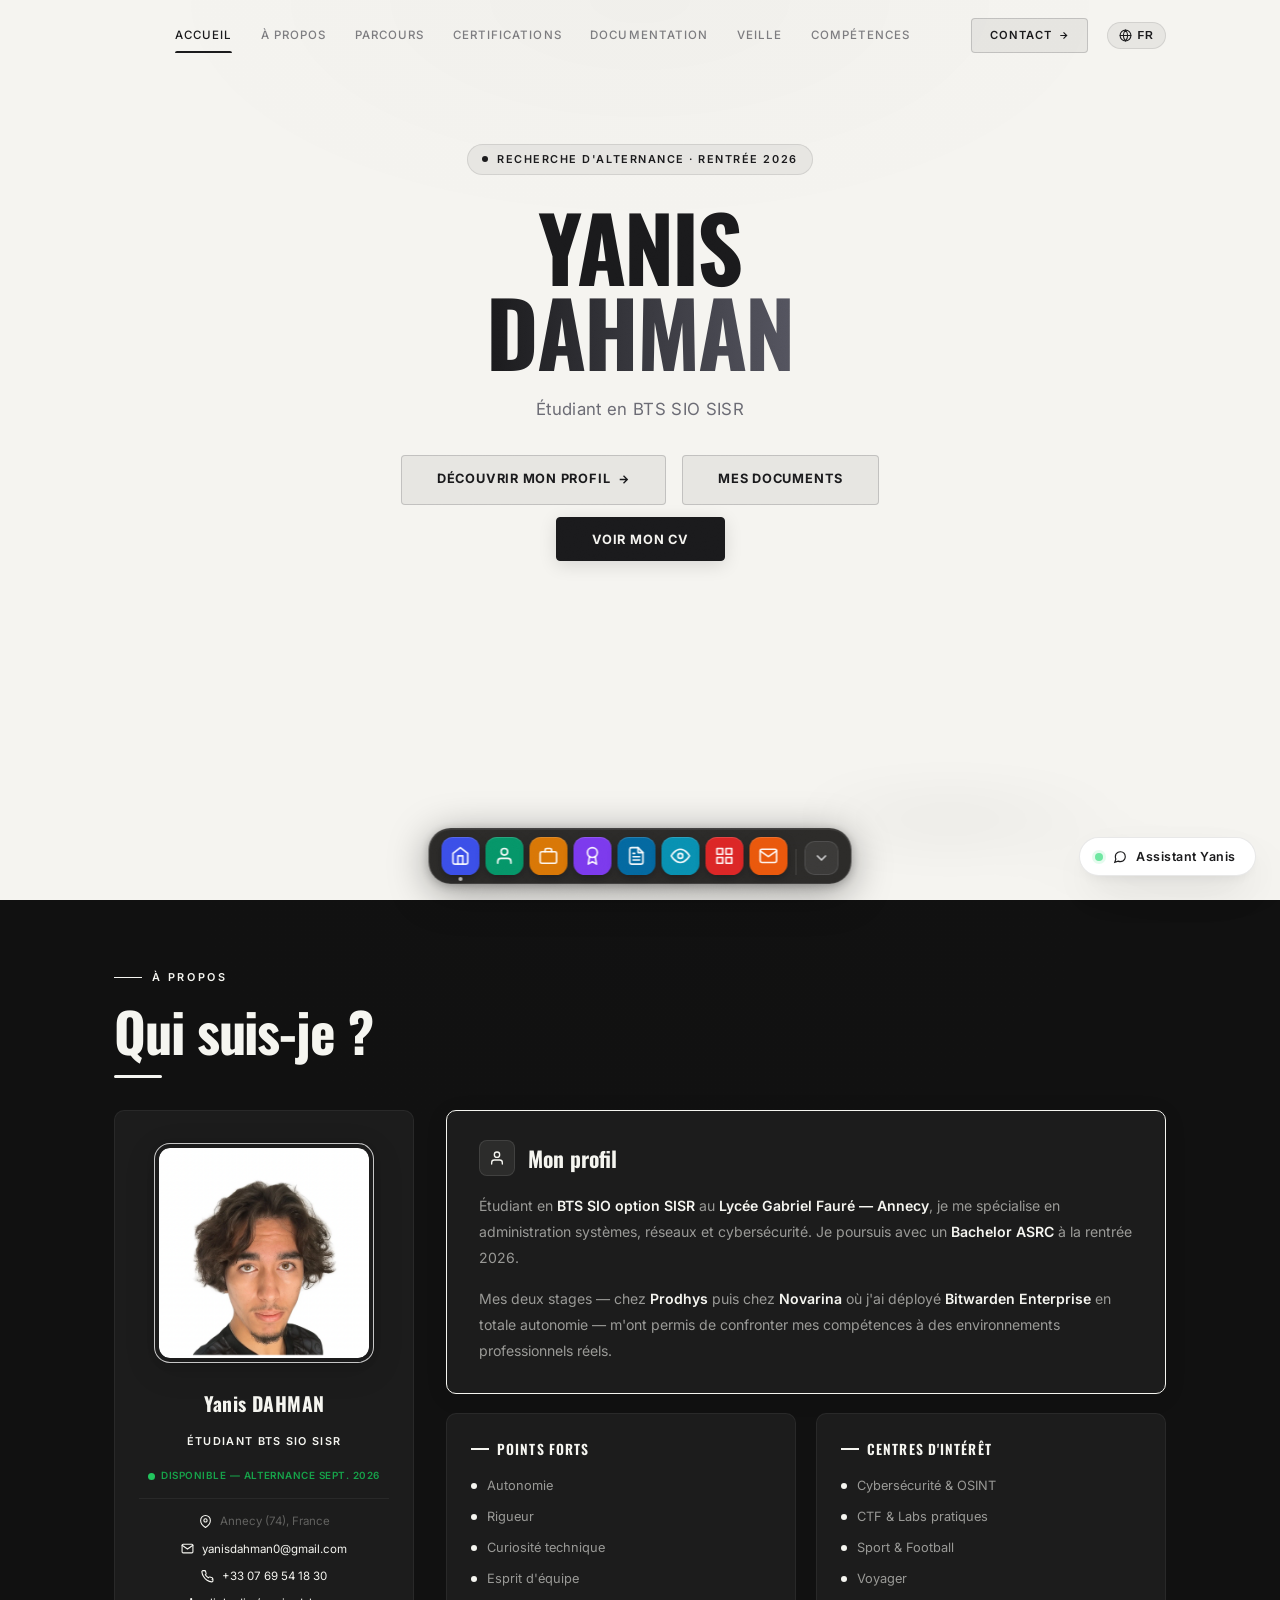
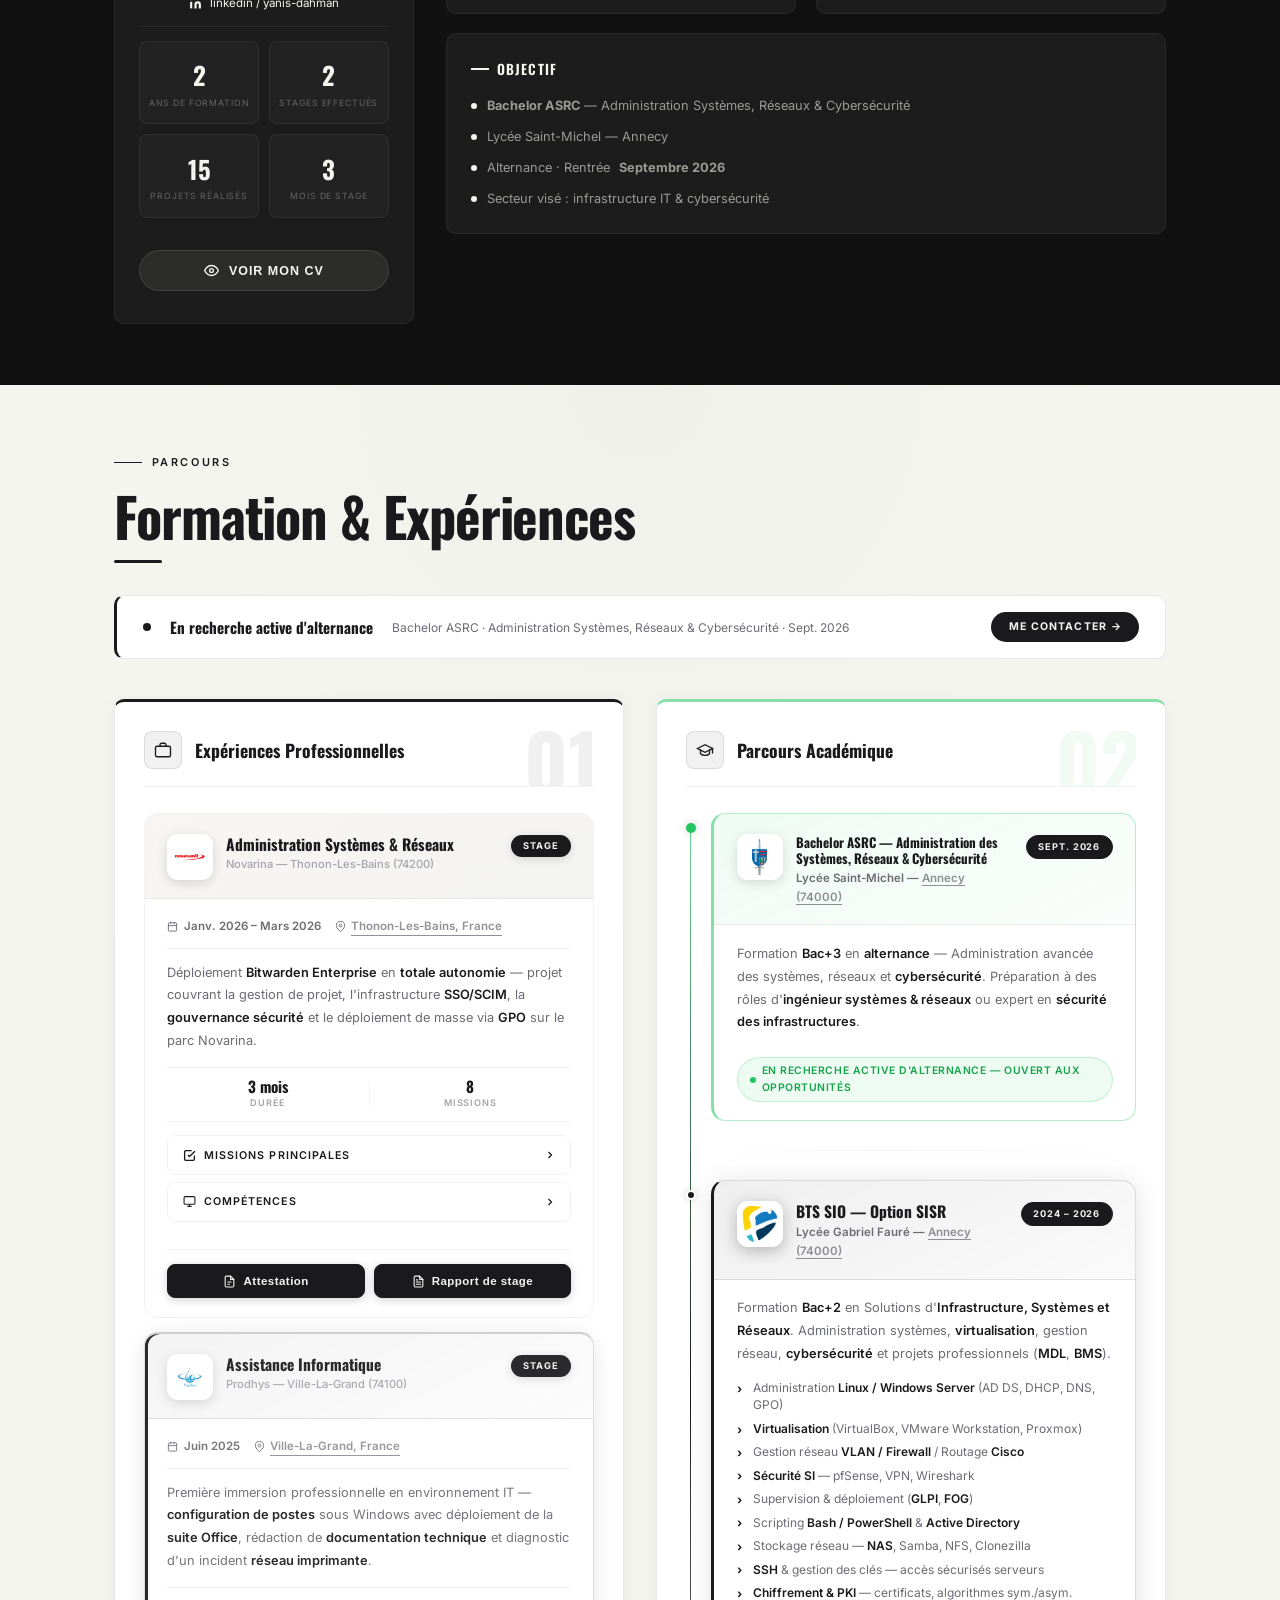
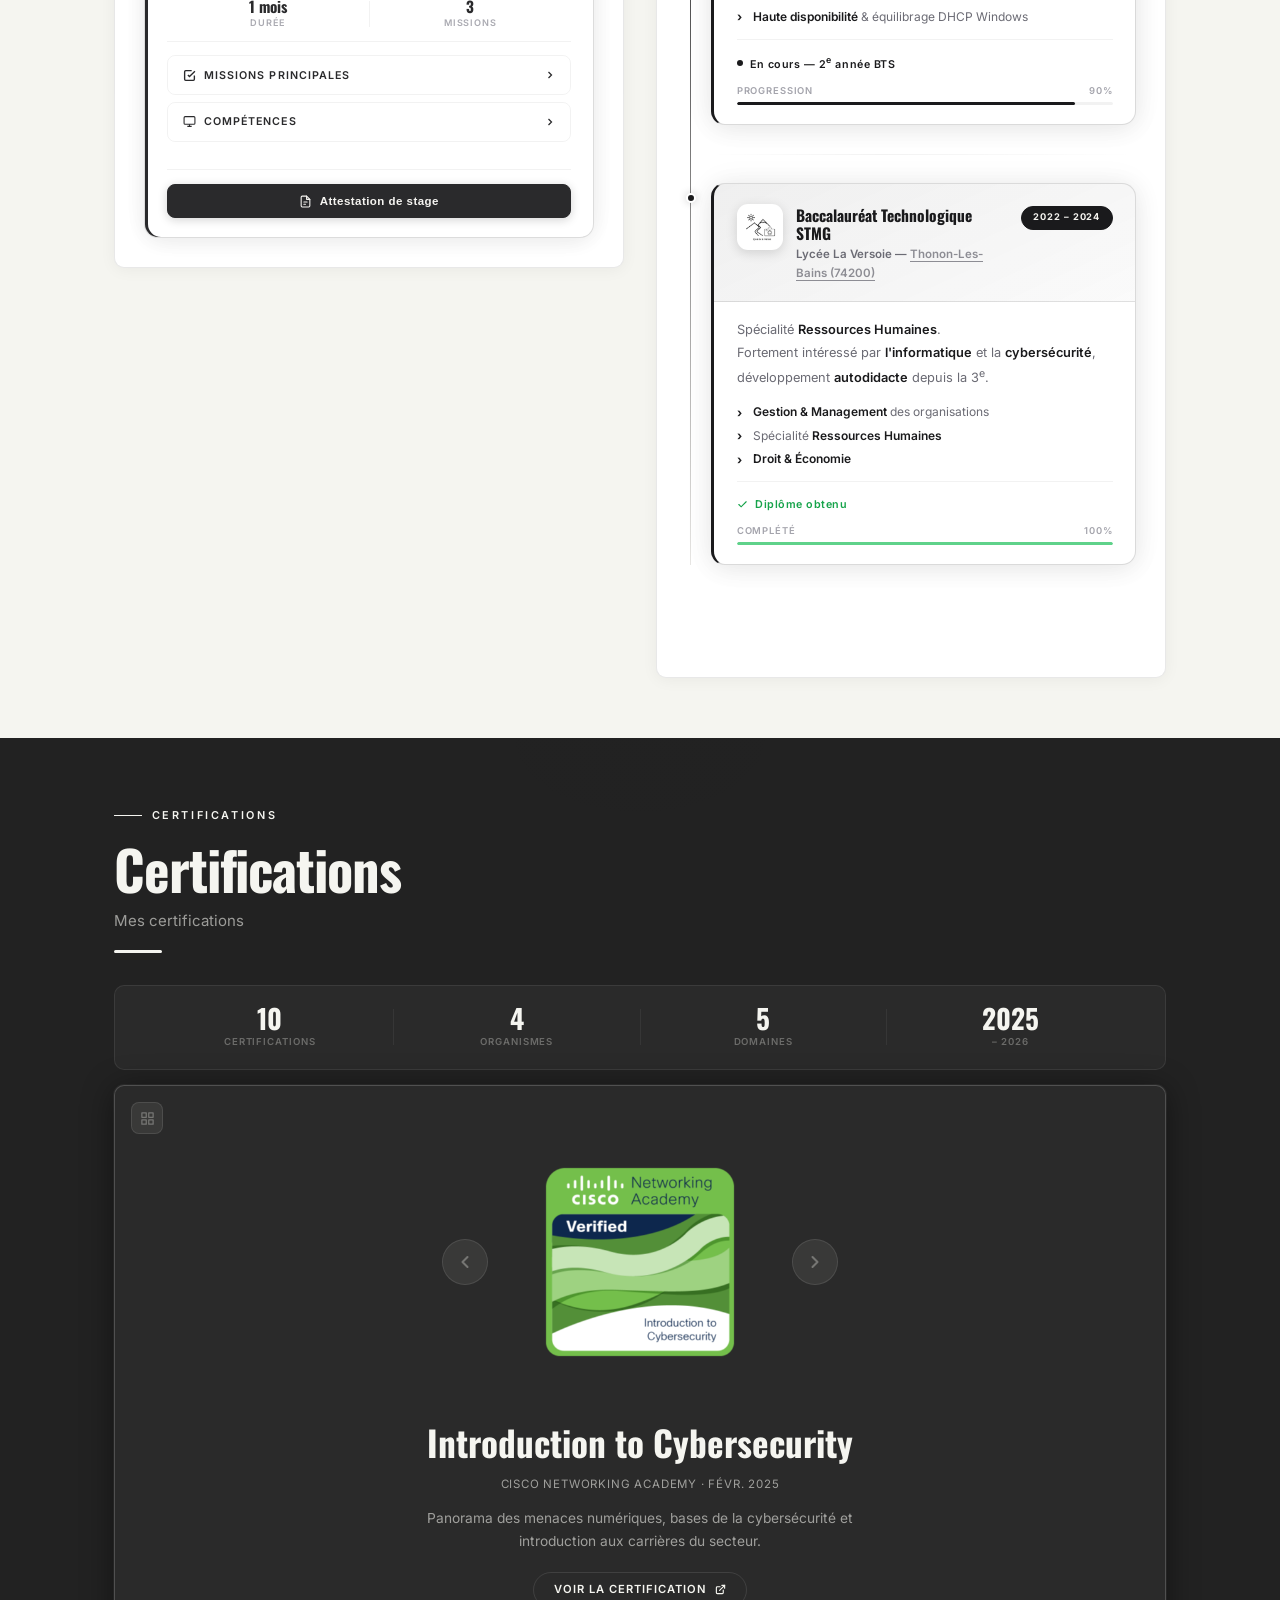
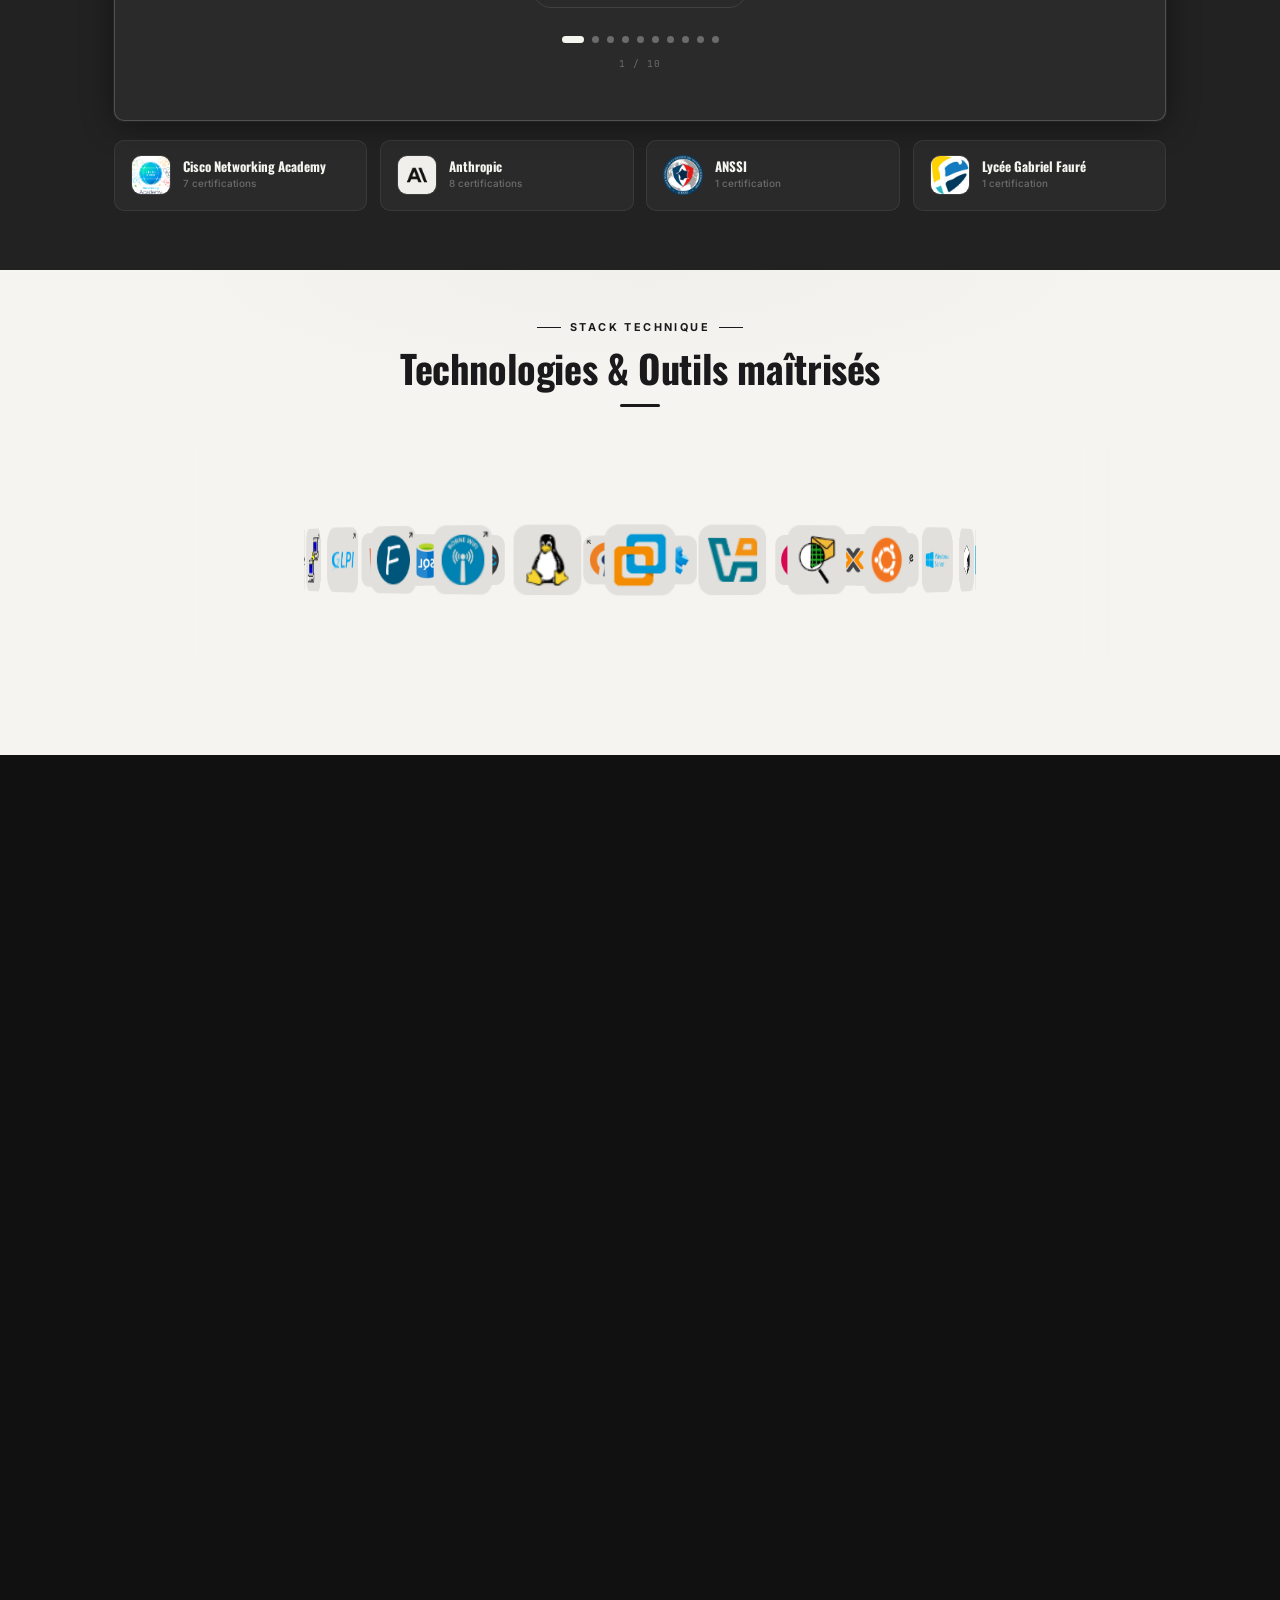
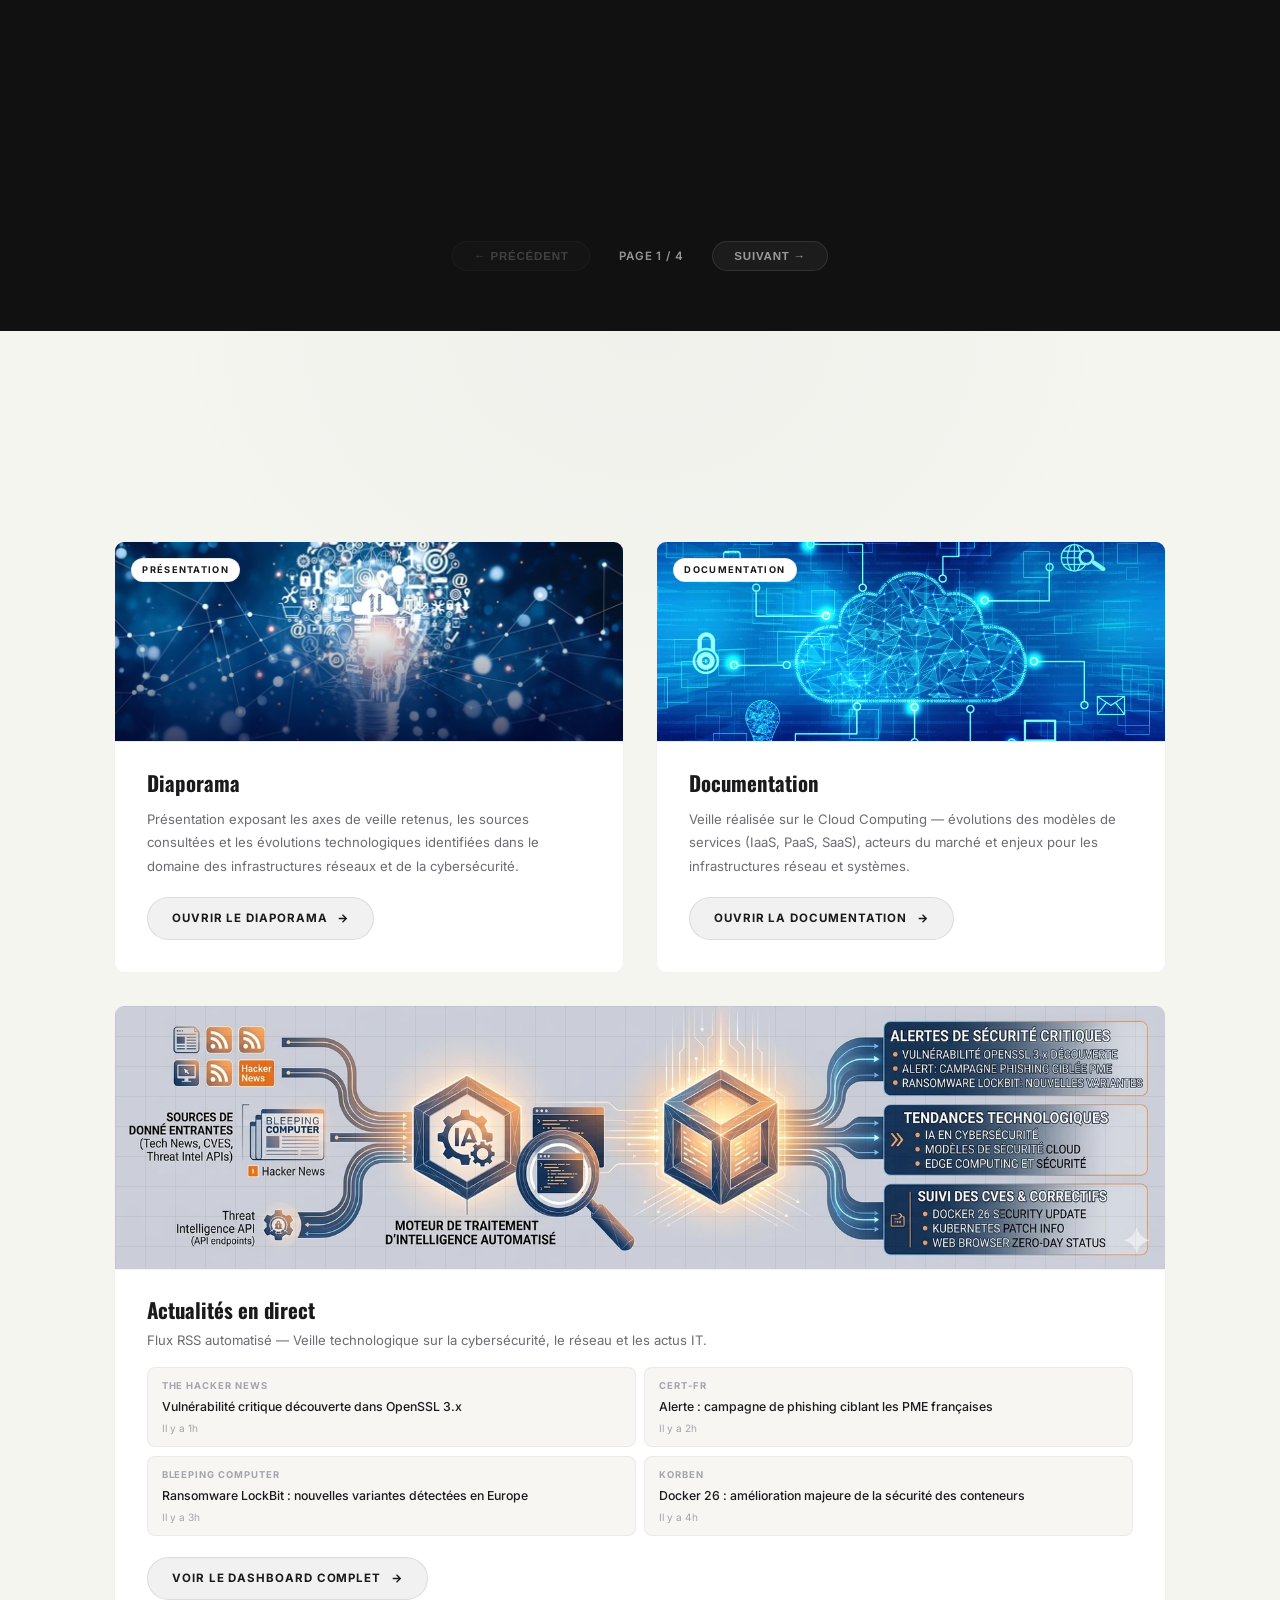
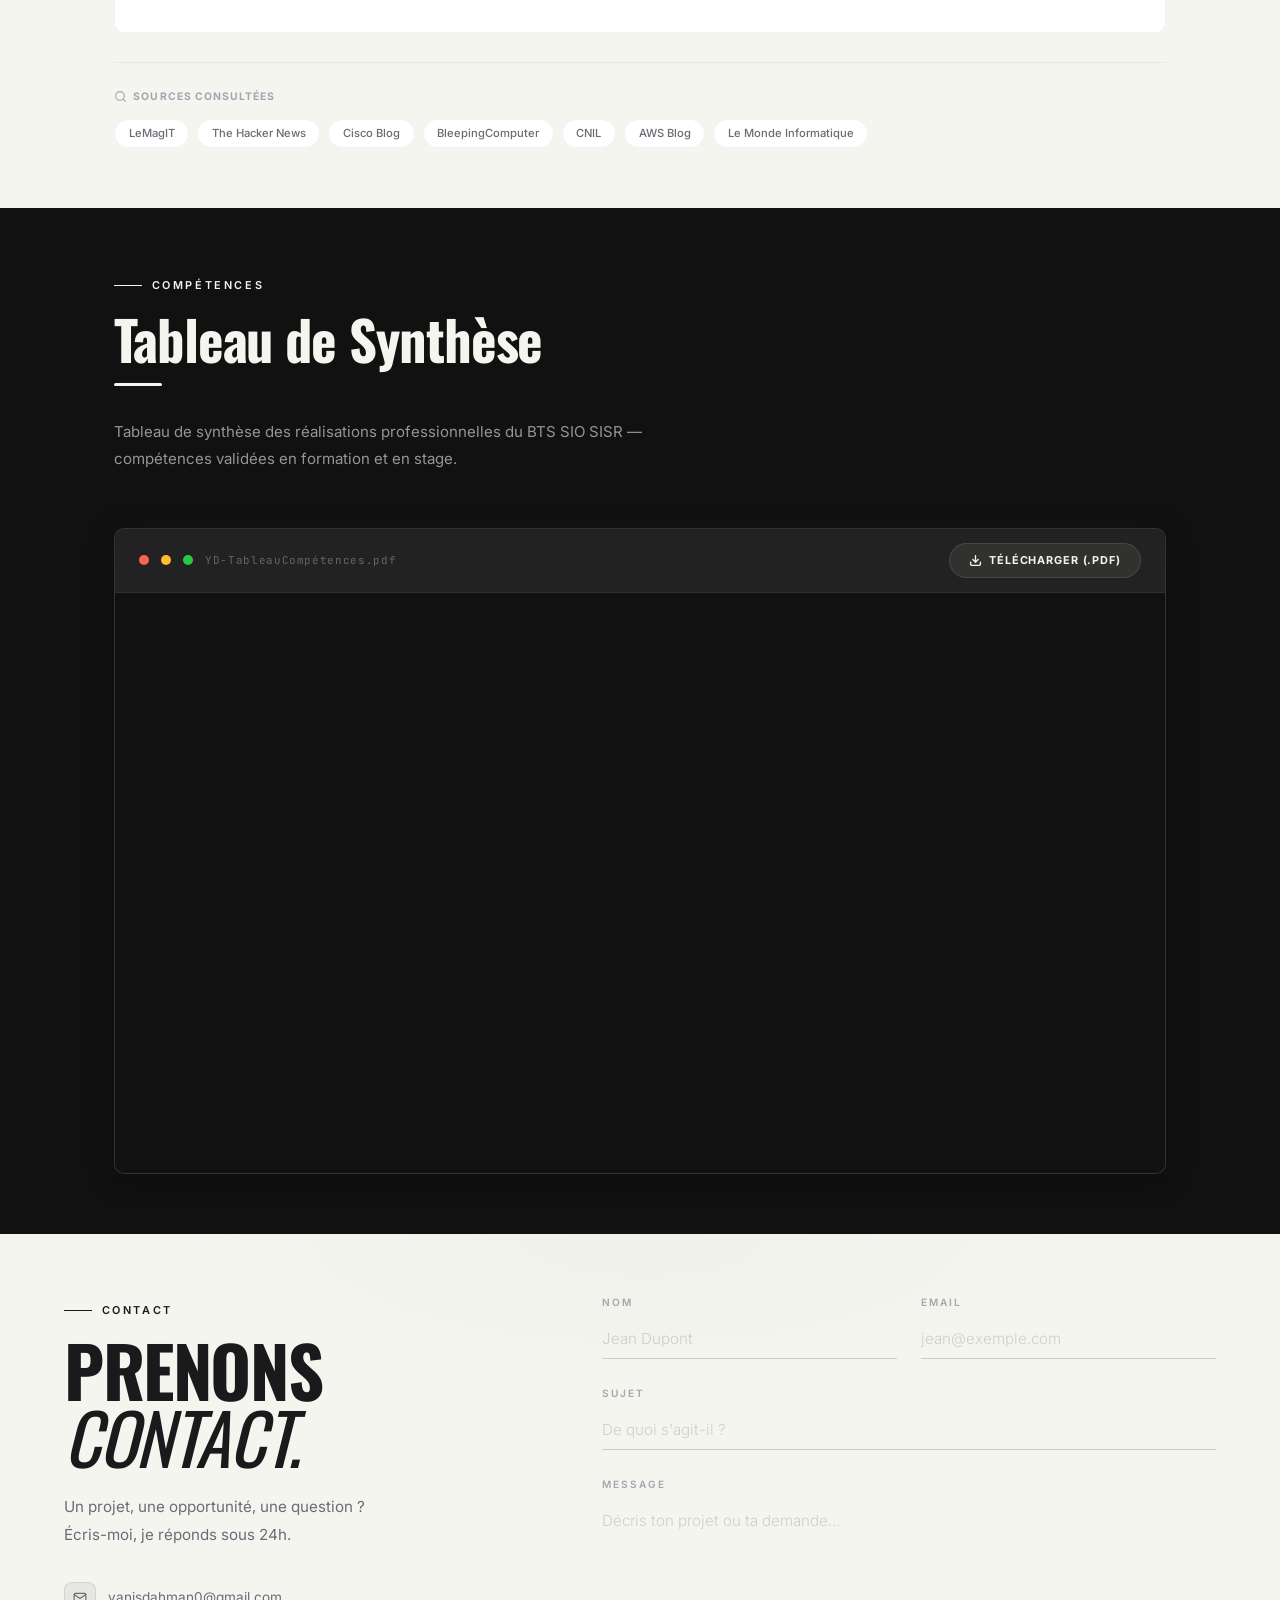
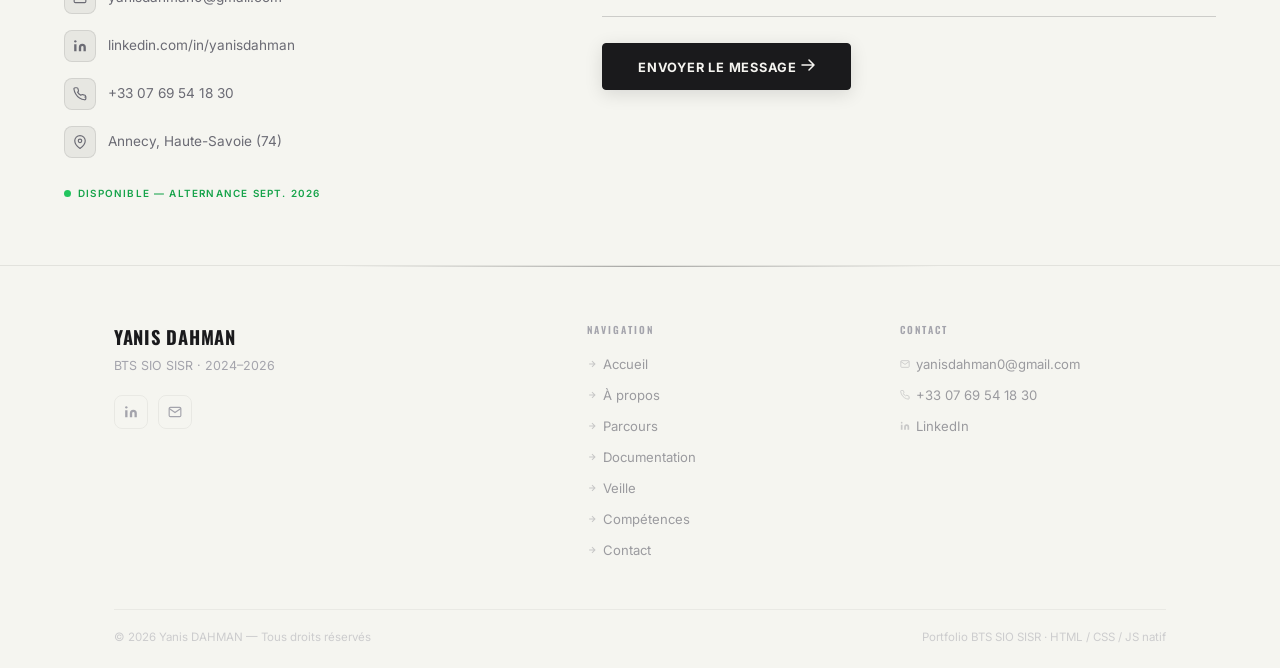
==== index.html @ 5805adf6 "fix: balise img a la place du background, zero zoom garanti" ====
﻿<!DOCTYPE html>
<html lang="fr" data-theme="dark">
<head>
  <meta charset="UTF-8" />
  <meta name="viewport" content="width=device-width, initial-scale=1.0" />
  <meta name="theme-color" content="#F5F4F0" />
  <meta name="mobile-web-app-capable" content="yes" />
  <meta name="apple-mobile-web-app-status-bar-style" content="default" />

  <!-- ═══ SEO Core ══════════════════════════════════════════════════════════ -->
  <title>Yanis Dahman — Portfolio BTS SIO SISR | Lycée Gabriel Fauré Annecy · Administrateur Systèmes &amp; Réseaux</title>
  <meta name="description" content="Portfolio BTS SIO SISR de Yanis Dahman — étudiant au Lycée Gabriel Fauré d'Annecy. Administrateur systèmes &amp; réseaux, 10 certifications Cisco · ANSSI · Anthropic, 15+ projets, 2 stages. Épreuve E5." />
  <meta name="keywords" content="Yanis Dahman, Yanis DAHMAN, yanisdahman, portfolio BTS SIO SISR, portfolio BTS SIO, portfolio SISR, portfolio informatique, portfolio administrateur réseau, portfolio administrateur systèmes, BTS SIO, BTS SIO SISR, SISR, Lycée Gabriel Fauré, Gabriel Fauré, Gabriel Fauré Annecy, Gabriel Faure Annecy, lycée gabriel faure, gabriel faure bts sio, administrateur systèmes réseaux, administrateur systèmes réseaux Annecy, informatique Annecy, étudiant informatique Annecy, réseau informatique Haute-Savoie, alternance informatique Annecy 2026, alternance ASRC Annecy, Bachelor ASRC, Saint-Michel Annecy, stage BTS SIO Haute-Savoie, stage informatique Annecy, épreuve E5 BTS SIO, épreuve E5, tableau de synthèse BTS SIO SISR, cybersécurité Annecy, Cisco Networking Academy, Windows Server, Linux, Active Directory, Docker, VMware, Proxmox, pfSense, Nagios, GLPI, FOG, Novarina, Prodhys, Annecy, Haute-Savoie" />
  <meta name="author" content="Yanis Dahman" />
  <meta name="robots" content="index, follow, max-snippet:-1, max-image-preview:large, max-video-preview:-1" />
  <meta name="subject" content="Portfolio BTS SIO SISR de Yanis Dahman — Lycée Gabriel Fauré Annecy, administrateur systèmes et réseaux" />
  <meta name="classification" content="Portfolio, Informatique, Réseaux, Cybersécurité, BTS SIO SISR" />
  <meta name="coverage" content="France, Annecy, Haute-Savoie" />
  <meta name="rating" content="general" />
  <meta name="revisit-after" content="7 days" />
  <link rel="canonical" href="https://yanisdahman.fr/" />
  <link rel="alternate" hreflang="fr" href="https://yanisdahman.fr/" />
  <link rel="alternate" hreflang="x-default" href="https://yanisdahman.fr/" />

  <!-- ═══ Géolocalisation ═════════════════════════════════════════════════ -->
  <meta name="language" content="fr-FR" />
  <meta name="geo.region" content="FR-ARA" />
  <meta name="geo.placename" content="Annecy, Haute-Savoie, France" />
  <meta name="geo.position" content="45.8992;6.1294" />

  <!-- ═══ Open Graph (profil personne) ═══════════════════════════════════ -->
  <meta property="og:type" content="profile" />
  <meta property="og:title" content="Yanis Dahman — Portfolio BTS SIO SISR | Lycée Gabriel Fauré Annecy" />
  <meta property="og:description" content="Portfolio BTS SIO SISR de Yanis Dahman — étudiant au Lycée Gabriel Fauré d'Annecy. Administrateur systèmes &amp; réseaux, 10 certifications, 15+ projets, épreuve E5." />
  <meta property="og:url" content="https://yanisdahman.fr/" />
  <meta property="og:locale" content="fr_FR" />
  <meta property="og:site_name" content="Yanis Dahman — Portfolio BTS SIO SISR" />
  <meta property="og:updated_time" content="2026-04-29T00:00:00+02:00" />
  <meta property="profile:first_name" content="Yanis" />
  <meta property="profile:last_name" content="Dahman" />
  <meta property="profile:username" content="yanisdahman" />

  <!-- ═══ Twitter / X Card ════════════════════════════════════════════════ -->
  <meta name="twitter:card" content="summary_large_image" />
  <meta name="twitter:title" content="Yanis Dahman — Portfolio BTS SIO SISR | Lycée Gabriel Fauré Annecy" />
  <meta name="twitter:description" content="Portfolio BTS SIO SISR — Yanis Dahman, étudiant au Lycée Gabriel Fauré d'Annecy. 10 certifications Cisco · ANSSI · Anthropic, 15+ projets réseaux &amp; cybersécurité, épreuve E5." />
  <meta name="twitter:creator" content="@yanisdahman" />
  <meta name="twitter:site" content="@yanisdahman" />

  <!-- ═══ Structured Data JSON-LD ════════════════════════════════════════ -->
  <script type="application/ld+json">
  {
    "@context": "https://schema.org",
    "@graph": [
      {
        "@type": "Person",
        "@id": "https://yanisdahman.fr/#person",
        "name": "Yanis Dahman",
        "givenName": "Yanis",
        "familyName": "Dahman",
        "alternateName": ["Yanis DAHMAN", "yanisdahman", "Yanis Dahman BTS SIO", "Yanis Dahman BTS SIO SISR", "Yanis Dahman Annecy", "Yanis Dahman Gabriel Fauré", "Y. Dahman", "Yanis Dahman administrateur réseaux", "Yanis Dahman portfolio"],
        "url": "https://yanisdahman.fr/",
        "email": "mailto:yanisdahman0@gmail.com",
        "telephone": "+33769541830",
        "image": {
          "@type": "ImageObject",
          "@id": "https://yanisdahman.fr/#personimage",
          "url": "https://yanisdahman.fr/img/yanis.png",
          "width": 400,
          "height": 400,
          "caption": "Yanis Dahman — Administrateur Systèmes et Réseaux, BTS SIO SISR, Annecy"
        },
        "jobTitle": "Administrateur Systèmes & Réseaux",
        "description": "Yanis Dahman est étudiant en BTS SIO option SISR au Lycée Gabriel Fauré d'Annecy (Haute-Savoie), spécialisé en administration systèmes, réseaux et cybersécurité. Titulaire de 10 certifications (Cisco, ANSSI, Anthropic), 2 stages professionnels (Novarina, Prodhys), 15+ projets techniques. Portfolio disponible sur yanisdahman.fr — épreuve E5 BTS SIO SISR. En recherche d'alternance pour un Bachelor ASRC au Lycée Saint-Michel d'Annecy — rentrée septembre 2026.",
        "nationality": { "@type": "Country", "name": "France" },
        "address": {
          "@type": "PostalAddress",
          "addressLocality": "Annecy",
          "addressRegion": "Auvergne-Rhône-Alpes",
          "postalCode": "74000",
          "addressCountry": "FR"
        },
        "sameAs": [
          "https://www.linkedin.com/in/yanisdahman",
          "https://github.com/yanisdahman",
          "https://yanisdahman.fr/"
        ],
        "alumniOf": [
          {
            "@type": "EducationalOrganization",
            "name": "Lycée Gabriel Fauré",
            "address": { "@type": "PostalAddress", "addressLocality": "Annecy", "addressRegion": "Auvergne-Rhône-Alpes", "addressCountry": "FR" }
          },
          {
            "@type": "EducationalOrganization",
            "name": "Lycée La Versoie",
            "address": { "@type": "PostalAddress", "addressLocality": "Thonon-les-Bains", "addressRegion": "Auvergne-Rhône-Alpes", "addressCountry": "FR" }
          }
        ],
        "knowsAbout": [
          "Administration systèmes","Administration réseaux","BTS SIO SISR","BTS SIO","SISR",
          "Windows Server","Linux","Ubuntu","Debian","Docker","Cybersécurité","Virtualisation",
          "Active Directory","PowerShell","Bash","Cisco","VPN","OpenVPN","GLPI","FOG","VMware",
          "Proxmox","pfSense","Ethical Hacking","Network Defense","Wireshark","SSH","PKI",
          "Haute disponibilité","NAS","Clonezilla","Nagios","Monitoring réseau","Samba","NFS",
          "Chiffrement","DHCP","Borne WiFi","Portfolio BTS SIO SISR","Épreuve E5","Lycée Gabriel Fauré"
        ],
        "hasCredential": [
          { "@type": "EducationalOccupationalCredential", "name": "Introduction to Cybersecurity", "credentialCategory": "certificate", "recognizedBy": { "@type": "Organization", "name": "Cisco Networking Academy" } },
          { "@type": "EducationalOccupationalCredential", "name": "Cyber Threat Management", "credentialCategory": "certificate", "recognizedBy": { "@type": "Organization", "name": "Cisco Networking Academy" } },
          { "@type": "EducationalOccupationalCredential", "name": "Ethical Hacker", "credentialCategory": "certificate", "recognizedBy": { "@type": "Organization", "name": "Cisco Networking Academy" } },
          { "@type": "EducationalOccupationalCredential", "name": "Network Defense", "credentialCategory": "certificate", "recognizedBy": { "@type": "Organization", "name": "Cisco Networking Academy" } },
          { "@type": "EducationalOccupationalCredential", "name": "English for IT", "credentialCategory": "certificate", "recognizedBy": { "@type": "Organization", "name": "Cisco Networking Academy" } },
          { "@type": "EducationalOccupationalCredential", "name": "Introduction to Modern AI", "credentialCategory": "certificate", "recognizedBy": { "@type": "Organization", "name": "Cisco Networking Academy" } },
          { "@type": "EducationalOccupationalCredential", "name": "Introduction aux Sciences de Données", "credentialCategory": "certificate", "recognizedBy": { "@type": "Organization", "name": "Cisco Networking Academy" } },
          { "@type": "EducationalOccupationalCredential", "name": "MOOC Cybersécurité", "credentialCategory": "certificate", "recognizedBy": { "@type": "Organization", "name": "ANSSI" } },
          { "@type": "EducationalOccupationalCredential", "name": "Certification Pix", "credentialCategory": "certificate", "recognizedBy": { "@type": "Organization", "name": "Lycée Gabriel Fauré" } },
          { "@type": "EducationalOccupationalCredential", "name": "Anthropic — 8 Certifications Intelligence Artificielle", "credentialCategory": "certificate", "recognizedBy": { "@type": "Organization", "name": "Anthropic" } }
        ],
        "seeks": {
          "@type": "Demand",
          "name": "Alternance Bachelor ASRC — rentrée septembre 2026",
          "description": "En recherche active d'alternance pour un Bachelor Administration Systèmes, Réseaux et Cybersécurité (ASRC) au Lycée Saint-Michel d'Annecy — rentrée septembre 2026, région Annecy / Haute-Savoie"
        },
        "hasOccupation": {
          "@type": "Occupation",
          "name": "Administrateur Systèmes et Réseaux",
          "description": "Administration et maintenance d'infrastructures systèmes et réseaux — virtualisation, sécurité, scripting, déploiement",
          "occupationLocation": { "@type": "City", "name": "Annecy" },
          "skills": "Windows Server, Linux, Active Directory, Docker, VMware, Proxmox, Cisco, pfSense, PowerShell, Bash, SSH, Wireshark"
        }
      },
      {
        "@type": "ProfilePage",
        "@id": "https://yanisdahman.fr/#profilepage",
        "url": "https://yanisdahman.fr/",
        "name": "Yanis Dahman — Portfolio BTS SIO SISR | Administrateur Systèmes & Réseaux Annecy",
        "description": "Portfolio officiel de Yanis Dahman — administrateur systèmes et réseaux BTS SIO SISR au Lycée Gabriel Fauré d'Annecy. 2 stages, 10 certifications, 15+ projets — épreuve E5.",
        "inLanguage": "fr-FR",
        "dateCreated": "2024-09-01T00:00:00+02:00",
        "dateModified": "2026-04-30T00:00:00+02:00",
        "mainEntity": { "@id": "https://yanisdahman.fr/#person" },
        "isPartOf": { "@id": "https://yanisdahman.fr/#website" },
        "primaryImageOfPage": { "@id": "https://yanisdahman.fr/#personimage" },
        "breadcrumb": { "@id": "https://yanisdahman.fr/#breadcrumb" }
      },
      {
        "@type": "WebSite",
        "@id": "https://yanisdahman.fr/#website",
        "url": "https://yanisdahman.fr/",
        "name": "Yanis Dahman — Portfolio",
        "alternateName": "Portfolio Yanis Dahman BTS SIO SISR Annecy",
        "description": "Portfolio officiel de Yanis Dahman — administrateur systèmes et réseaux BTS SIO SISR à Annecy, Haute-Savoie.",
        "inLanguage": "fr-FR",
        "author": { "@id": "https://yanisdahman.fr/#person" }
      },
      {
        "@type": "BreadcrumbList",
        "@id": "https://yanisdahman.fr/#breadcrumb",
        "itemListElement": [
          { "@type": "ListItem", "position": 1, "name": "Yanis Dahman — Portfolio", "item": "https://yanisdahman.fr/" }
        ]
      },
      {
        "@type": "ItemList",
        "@id": "https://yanisdahman.fr/#sections",
        "name": "Sections du portfolio de Yanis Dahman",
        "itemListElement": [
          { "@type": "ListItem", "position": 1, "name": "À propos — Yanis Dahman", "url": "https://yanisdahman.fr/#apropos" },
          { "@type": "ListItem", "position": 2, "name": "Formation & Expériences — Yanis Dahman", "url": "https://yanisdahman.fr/#parcours" },
          { "@type": "ListItem", "position": 3, "name": "Certifications — Yanis Dahman", "url": "https://yanisdahman.fr/#certifications" },
          { "@type": "ListItem", "position": 4, "name": "Documentation Technique BTS SIO SISR — Yanis Dahman", "url": "https://yanisdahman.fr/#documentation" },
          { "@type": "ListItem", "position": 5, "name": "Tableau de Compétences BTS SIO SISR — Yanis Dahman", "url": "https://yanisdahman.fr/#tableau" },
          { "@type": "ListItem", "position": 6, "name": "Contact — Yanis Dahman", "url": "https://yanisdahman.fr/#contact" }
        ]
      },
      {
        "@type": "FAQPage",
        "@id": "https://yanisdahman.fr/#faq",
        "mainEntity": [
          {
            "@type": "Question",
            "name": "Qui est Yanis Dahman ?",
            "acceptedAnswer": {
              "@type": "Answer",
              "text": "Yanis Dahman est un étudiant en BTS SIO option SISR au Lycée Gabriel Fauré d'Annecy (Haute-Savoie), spécialisé en administration systèmes, réseaux et cybersécurité. Il est titulaire de 10 certifications (Cisco Networking Academy, ANSSI, Anthropic) et a réalisé 2 stages professionnels en Haute-Savoie (Novarina, Prodhys). Son portfolio est accessible sur yanisdahman.fr."
            }
          },
          {
            "@type": "Question",
            "name": "Où étudie Yanis Dahman ?",
            "acceptedAnswer": {
              "@type": "Answer",
              "text": "Yanis Dahman étudie au Lycée Gabriel Fauré à Annecy en BTS SIO SISR — Services Informatiques aux Organisations, option Solutions d'Infrastructure, Systèmes et Réseaux. Il prépare également un Bachelor ASRC (Administration Systèmes, Réseaux et Cybersécurité) au Lycée Saint-Michel d'Annecy pour septembre 2026."
            }
          },
          {
            "@type": "Question",
            "name": "Comment voir le portfolio BTS SIO SISR de Yanis Dahman ?",
            "acceptedAnswer": {
              "@type": "Answer",
              "text": "Le portfolio BTS SIO SISR de Yanis Dahman est accessible sur yanisdahman.fr. Il contient 15+ documentations techniques (Linux, Windows Server, réseau, cybersécurité), 10 certifications, 2 rapports de stage, le tableau de synthèse des compétences E5 et son CV."
            }
          },
          {
            "@type": "Question",
            "name": "Yanis Dahman est-il disponible en alternance ?",
            "acceptedAnswer": {
              "@type": "Answer",
              "text": "Oui, Yanis Dahman est en recherche active d'alternance pour un Bachelor ASRC au Lycée Saint-Michel d'Annecy — rentrée septembre 2026, région Annecy / Haute-Savoie. Contact : yanisdahman0@gmail.com ou via le formulaire sur yanisdahman.fr."
            }
          },
          {
            "@type": "Question",
            "name": "Qu'est-ce que le BTS SIO SISR du Lycée Gabriel Fauré d'Annecy ?",
            "acceptedAnswer": {
              "@type": "Answer",
              "text": "Le BTS SIO SISR (Services Informatiques aux Organisations — Solutions d'Infrastructure, Systèmes et Réseaux) du Lycée Gabriel Fauré d'Annecy forme des techniciens spécialisés en administration de systèmes, réseaux d'entreprise, sécurité informatique et infrastructure IT. Yanis Dahman est l'un de ses étudiants, avec 10 certifications professionnelles et 15+ projets techniques à son actif."
            }
          }
        ]
      }
    ]
  }
  </script>

  <!-- ═══ Identité — rel=me relie les profils sociaux à cette entité ════ -->
  <link rel="me" href="https://www.linkedin.com/in/yanisdahman" />
  <link rel="me" href="https://github.com/yanisdahman" />
  <link rel="me" href="mailto:yanisdahman0@gmail.com" />

  <!-- ═══ Performance — LCP & DNS ════════════════════════════════════════ -->
  <link rel="preload" as="image" href="img/yanis.png" fetchpriority="high" />
  <link rel="dns-prefetch" href="https://fonts.googleapis.com" />
  <link rel="dns-prefetch" href="https://fonts.gstatic.com" />

  <!-- ═══ Polices ═════════════════════════════════════════════════════════ -->
  <link rel="preconnect" href="https://fonts.googleapis.com" />
  <link rel="preconnect" href="https://fonts.gstatic.com" crossorigin />
  <link href="https://fonts.googleapis.com/css2?family=Oswald:wght@400;500;600;700&family=Inter:wght@300;400;500;600;700&family=JetBrains+Mono:wght@400;500;700&display=swap" rel="stylesheet" />

  <link rel="stylesheet" href="css/base.css" />
  <link rel="stylesheet" href="css/animations.css" />
  <link rel="stylesheet" href="css/hero.css" />
  <link rel="stylesheet" href="css/assistant.css" />
  <link rel="stylesheet" href="css/sections.css" />
  <link rel="stylesheet" href="css/footer.css" />
  <link rel="stylesheet" href="css/loader.css?v=4" />
  <link rel="stylesheet" href="css/nav.css" />
  <link rel="stylesheet" href="css/documentation.css" />
  <link rel="stylesheet" href="css/parcours.css" />
  <link rel="stylesheet" href="css/contact.css" />
  <link rel="stylesheet" href="css/premium.css" />
  <link rel="stylesheet" href="css/dock.css" />
  <link rel="stylesheet" href="css/responsive.css" />
</head>
<body class="premium-version">
  <a href="#main-content" class="skip-to-main">Aller au contenu principal</a>

  <!-- ══ GRAIN OVERLAY (étape 2 — retirez "premium-version" du body pour désactiver) -->
  <div id="pv-grain" aria-hidden="true"></div>

  <!-- ══ BACKGROUND PARTICLES ═════════════════════════════════════════════ -->
  <div id="bg-particles"></div>


  <!-- ══ PAGE LOADER ══════════════════════════════════════════════════════ -->
  <div id="loader">
    <canvas id="ld-canvas"></canvas>
    <div class="loader-content">

      <!-- SVG monogram YD with stroke-draw animation -->
      <div class="loader-monogram">
        <div class="loader-halo"></div>
        <div class="loader-name">
          <span class="loader-name-line ln1">Yanis</span>
          <span class="loader-name-line ln2">Dahman</span>
        </div>
      </div>

      <!-- Terminal status -->
      <div class="loader-terminal">
        <span class="loader-status-text" id="ld-status"></span><span class="ld-cursor"></span>
      </div>

      <!-- Progress bar + percentage -->
      <div class="loader-progress-row">
        <div class="loader-bar-track">
          <div class="loader-bar-fill" id="ld-bar"></div>
        </div>
        <div class="loader-pct" id="ld-pct">0%</div>
      </div>

    </div>
  </div>

  <div id="spb"></div>

  <!-- ══ NAV ══════════════════════════════════════════════════════════════ -->
  <nav aria-label="Navigation principale">
    <div class="container">
      <div class="nav-inner">
        <!-- Logo -->
        <a href="#accueil" class="nav-logo" aria-label="Accueil">YD</a>

        <!-- Center: Links -->
        <div class="nav-center">
          <ul class="nav-links" id="navLinks">
            <li><a href="#accueil"       class="active" data-i18n="nav.home">Accueil</a></li>
            <li><a href="#apropos"               data-i18n="nav.about">À propos</a></li>
            <li><a href="#parcours"              data-i18n="nav.parcours">Parcours</a></li>
            <li><a href="#certifications"        data-i18n="nav.certs">Certifications</a></li>
            <li><a href="#documentation"         data-i18n="nav.docs">Documentation</a></li>
            <li><a href="#veille"                data-i18n="nav.veille">Veille</a></li>
            <li><a href="#tableau"               data-i18n="nav.skills">Compétences</a></li>
          </ul>
          <span class="nav-indicator" id="navIndicator"></span>
        </div>

        <!-- Right: Controls -->
        <div class="nav-controls">
          <a href="#contact" class="nav-cta" data-i18n="nav.contact">
            Contact
            <svg width="11" height="11" viewBox="0 0 24 24" fill="none" stroke="currentColor" stroke-width="2.5"><path d="M5 12h14M12 5l7 7-7 7"/></svg>
          </a>
          <div class="lang-picker" id="langPicker">
            <button id="langTrigger" class="lang-trigger" aria-label="Changer de langue">
              <svg width="13" height="13" viewBox="0 0 24 24" fill="none" stroke="currentColor" stroke-width="2" stroke-linecap="round"><circle cx="12" cy="12" r="10"/><line x1="2" y1="12" x2="22" y2="12"/><path d="M12 2a15.3 15.3 0 0 1 4 10 15.3 15.3 0 0 1-4 10 15.3 15.3 0 0 1-4-10 15.3 15.3 0 0 1 4-10z"/></svg>
              <span id="langCurrent">FR</span>
            </button>
            <div class="lang-dropdown" id="langDropdown">
              <button class="lang-opt active" data-lang="fr">🇫🇷 Français</button>
              <button class="lang-opt" data-lang="en">🇺🇸 English</button>
            </div>
          </div>
          <button class="burger" id="burger" aria-label="Menu">
            <span></span><span></span><span></span>
          </button>
        </div>
      </div>
    </div>
  </nav>

  <div class="mobile-menu" id="mobileMenu">
    <a href="#accueil"         onclick="closeMob()" data-i18n="nav.home">Accueil</a>
    <a href="#apropos"         onclick="closeMob()" data-i18n="nav.about">À propos</a>
    <a href="#parcours"        onclick="closeMob()" data-i18n="nav.parcours">Parcours</a>
    <a href="#certifications"  onclick="closeMob()" data-i18n="nav.certs">Certifications</a>
    <a href="#documentation"   onclick="closeMob()" data-i18n="nav.docs">Documentation</a>
    <a href="#veille"          onclick="closeMob()" data-i18n="nav.veille">Veille</a>
    <a href="#tableau"         onclick="closeMob()" data-i18n="nav.skills">Compétences</a>
    <a href="#contact"         onclick="closeMob()" data-i18n="nav.contact">Contact</a>
  </div>

  <main id="main-content">

  <!-- ══ HERO ══════════════════════════════════════════════════════════════ -->
  <section id="accueil" aria-label="Accueil — Yanis Dahman, Administrateur Systèmes et Réseaux">
    <div class="container">
      <div class="hero-inner">
        <div class="hero-left">

          <div class="hero-badge">
            <span class="hero-badge-dot"></span>
            <span data-i18n="hero.badge">Recherche d'alternance · Rentrée 2026</span>
          </div>

          <h1 class="hero-title">
            YANIS<br>
            <span class="line-accent">DAHMAN</span>
            <span class="visually-hidden"> — Portfolio BTS SIO SISR, Administrateur Systèmes &amp; Réseaux, Annecy</span>
          </h1>

          <p class="hero-role-line" data-i18n="hero.role">
            Étudiant en BTS SIO SISR
          </p>


          <div class="hero-cta">
            <a href="#apropos" class="nav-cta hero-cta-btn" data-i18n="hero.btn.profile">
              Découvrir mon profil
              <svg width="13" height="13" viewBox="0 0 24 24" fill="none" stroke="currentColor" stroke-width="2.5"><path d="M5 12h14M12 5l7 7-7 7"/></svg>
            </a>
            <a href="#documentation" class="nav-cta hero-cta-btn" data-i18n="hero.btn.docs">Mes documents</a>
          </div>
          <div class="hero-cta hero-cta-bottom">
            <button class="btn btn-primary" onclick="openCvModal()" data-i18n="hero.cv">Voir mon CV</button>
          </div>
        </div>

        <div class="hero-right"></div>
      </div>
    </div>

  </section>

  <!-- ══ ABOUT ══════════════════════════════════════════════════════════════ -->
  <section id="apropos" class="section section-alt" aria-labelledby="h2-apropos">
    <div class="container">
      <div class="section-eyebrow reveal" data-i18n="about.eyebrow">À propos</div>
      <h2 id="h2-apropos" class="section-title reveal" style="--d:.06s" data-i18n="about.title">Qui suis-je ?</h2>
      <div class="section-divider reveal" style="--d:.1s"></div>
      <div class="about-new">

        <!-- ── Carte profil (gauche) ── -->
        <div class="ap-profile reveal-l">
          <div class="ap-avatar-ring">
            <div class="ap-avatar-inner"><img src="img/yanis.png" alt="Yanis DAHMAN"></div>
          </div>
          <div class="ap-name">Yanis DAHMAN</div>
          <div class="ap-role" data-i18n="ap.role">Étudiant BTS SIO SISR</div>
          <div class="ap-status-badge">
            <span class="ap-status-dot"></span>
            <span data-i18n="ap.status">Disponible — Alternance Sept. 2026</span>
          </div>

          <ul class="ap-contacts">
            <li>
              <svg width="13" height="13" viewBox="0 0 24 24" fill="none" stroke="currentColor" stroke-width="2" stroke-linecap="round"><path d="M21 10c0 7-9 13-9 13s-9-6-9-13a9 9 0 0 1 18 0z"/><circle cx="12" cy="10" r="3"/></svg>
              Annecy (74), France
            </li>
            <li>
              <svg width="13" height="13" viewBox="0 0 24 24" fill="none" stroke="currentColor" stroke-width="2" stroke-linecap="round"><path d="M4 4h16c1.1 0 2 .9 2 2v12c0 1.1-.9 2-2 2H4c-1.1 0-2-.9-2-2V6c0-1.1.9-2 2-2z"/><polyline points="22,6 12,13 2,6"/></svg>
              <a href="https://mail.google.com/mail/?view=cm&to=yanisdahman0@gmail.com" target="_blank" rel="noopener">yanisdahman0@gmail.com</a>
            </li>
            <li>
              <svg width="13" height="13" viewBox="0 0 24 24" fill="none" stroke="currentColor" stroke-width="2" stroke-linecap="round"><path d="M22 16.92v3a2 2 0 0 1-2.18 2 19.79 19.79 0 0 1-8.63-3.07A19.5 19.5 0 0 1 4.69 12 19.79 19.79 0 0 1 1.61 3.38 2 2 0 0 1 3.6 1.22h3a2 2 0 0 1 2 1.72c.127.96.361 1.903.7 2.81a2 2 0 0 1-.45 2.11L7.91 8.77a16 16 0 0 0 5.55 5.55l.86-.86a2 2 0 0 1 2.11-.45c.907.339 1.85.573 2.81.7A2 2 0 0 1 21 16.92z"/></svg>
              <a href="tel:+33769541830">+33 07 69 54 18 30</a>
            </li>
            <li>
              <svg width="13" height="13" viewBox="0 0 24 24" fill="currentColor"><path d="M16 8a6 6 0 0 1 6 6v7h-4v-7a2 2 0 0 0-4 0v7h-4v-7a6 6 0 0 1 6-6z"/><rect x="2" y="9" width="4" height="12"/><circle cx="4" cy="4" r="2"/></svg>
              <a href="https://www.linkedin.com/in/yanisdahman" target="_blank" rel="noopener">linkedin / yanis-dahman</a>
            </li>
          </ul>

          <div class="ap-stats">
            <div class="ap-stat">
              <span class="ap-stat-val" data-target="2">0</span>
              <span class="ap-stat-lbl" data-i18n="ap.stat1">Ans de formation</span>
            </div>
            <div class="ap-stat">
              <span class="ap-stat-val" data-target="2">0</span>
              <span class="ap-stat-lbl" data-i18n="ap.stat2">Stages effectués</span>
            </div>
            <div class="ap-stat">
              <span class="ap-stat-val" data-target="15">0</span>
              <span class="ap-stat-lbl" data-i18n="ap.stat3">Projets réalisés</span>
            </div>
            <div class="ap-stat">
              <span class="ap-stat-val" data-target="3">0</span>
              <span class="ap-stat-lbl" data-i18n="ap.stat4">Mois de stage</span>
            </div>
          </div>

          <button class="btn-see-cv" onclick="openCvModal()" style="width:100%; justify-content:center; margin-top:1.2rem;">
            <svg width="15" height="15" viewBox="0 0 24 24" fill="none" stroke="currentColor" stroke-width="2.2" stroke-linecap="round"><path d="M1 12s4-8 11-8 11 8 11 8-4 8-11 8-11-8-11-8z"/><circle cx="12" cy="12" r="3"/></svg>
            <span data-i18n="ap.cv">Voir mon CV</span>
          </button>

        </div>

        <!-- ── Colonne droite ── -->
        <div class="ap-right">

          <div class="ap-who reveal" style="--d:.05s">
            <div class="ap-who-head">
              <div class="ap-who-icon">
                <svg width="16" height="16" viewBox="0 0 24 24" fill="none" stroke="var(--accent)" stroke-width="2" stroke-linecap="round"><path d="M20 21v-2a4 4 0 0 0-4-4H8a4 4 0 0 0-4 4v2"/><circle cx="12" cy="7" r="4"/></svg>
              </div>
              <h2 data-i18n="ap.who.title">Mon profil</h2>
            </div>
            <p data-i18n="ap.p1">
              Étudiant en <strong>BTS SIO option SISR</strong> au <strong><a href="https://www.google.com/maps/search/Lycée+Gabriel+Fauré+Annecy" target="_blank" rel="noopener" class="ap-link">Lycée Gabriel Fauré — Annecy</a></strong>,
              je me spécialise en administration systèmes, réseaux et cybersécurité.
              Je poursuis avec un <strong><a href="#parcours" class="ap-link">Bachelor ASRC</a></strong> à la rentrée 2026.
            </p>
            <p data-i18n="ap.p2">
              Mes deux stages — chez <strong><a href="https://www.google.com/maps/search/Prodhys+Annecy" target="_blank" rel="noopener" class="ap-link">Prodhys</a></strong> puis chez <strong><a href="https://www.google.com/maps/search/Novarina+Thonon-Les-Bains" target="_blank" rel="noopener" class="ap-link">Novarina</a></strong> où j'ai déployé
              <strong><a href="https://bitwarden.com" target="_blank" rel="noopener" class="ap-link">Bitwarden Enterprise</a></strong> en totale autonomie — m'ont permis de confronter mes compétences
              à des environnements professionnels réels.
            </p>
          </div>

          <div class="ap-bottom">
            <div class="ap-card reveal" style="--d:.22s">
              <div class="ap-card-title" data-i18n="ap.strengths">Points forts</div>
              <ul class="ap-list">
                <li data-i18n="ap.li.auto">Autonomie</li>
                <li data-i18n="ap.li.rigor">Rigueur</li>
                <li data-i18n="ap.li.curiosity">Curiosité technique</li>
                <li data-i18n="ap.li.team">Esprit d'équipe</li>
              </ul>
            </div>
            <div class="ap-card reveal" style="--d:.42s">
              <div class="ap-card-title" data-i18n="ap.interests">Centres d'intérêt</div>
              <ul class="ap-list">
                <li data-i18n="ap.li.cyber">Cybersécurité &amp; OSINT</li>
                <li data-i18n="ap.li.ctf">CTF &amp; Labs pratiques</li>
                <li data-i18n="ap.li.sport">Sport &amp; Football</li>
                <li data-i18n="ap.li.travel">Voyager</li>
              </ul>
            </div>
            <div class="ap-card reveal" style="--d:.58s; grid-column: 1 / -1;">
              <div class="ap-card-title">Objectif</div>
              <ul class="ap-list">
                <li><a href="#parcours" class="ap-link"><strong>Bachelor ASRC</strong> — Administration Systèmes, Réseaux &amp; Cybersécurité</a></li>
                <li><a href="https://www.google.com/maps/search/Lycée+Saint-Michel+Annecy" target="_blank" rel="noopener" class="ap-link">Lycée Saint-Michel — Annecy</a></li>
                <li>Alternance · Rentrée <strong>Septembre 2026</strong></li>
                <li><a href="#contact" class="ap-link">Secteur visé : infrastructure IT &amp; cybersécurité</a></li>
              </ul>
            </div>
          </div>

        </div>

      </div><!-- /about-new -->

    </div>
  </section>

  <!-- ══ PARCOURS ══════════════════════════════════════════════════════════════ -->
  <section id="parcours" class="section" aria-labelledby="h2-parcours">
    <div class="container">
      <div class="section-eyebrow reveal" data-i18n="parcours.eyebrow">Parcours</div>
      <h2 id="h2-parcours" class="section-title reveal" style="--d:.06s" data-i18n="parcours.title">Formation &amp; Expériences</h2>
      <div class="section-divider reveal" style="--d:.1s"></div>

      <!-- SEEK BANNER -->
      <div class="seek-banner reveal" style="--d:.05s">
        <span class="seek-pulse"></span>
        <strong class="seek-text" data-i18n="seek.text">En recherche active d'alternance</strong>
        <span class="seek-sub" data-i18n="seek.sub">Bachelor ASRC · Administration Systèmes, Réseaux &amp; Cybersécurité · Sept. 2026</span>
        <a href="#contact" class="seek-btn" data-i18n="seek.btn">Me contacter →</a>
      </div>

      <!-- ↩ REVERT : retirer display:none ci-dessous et ajouter display:none à #parcours-v2 -->
      <div class="parcours-new" id="parcours-v1">

        <!-- ══ COLONNE GAUCHE : Expériences ══ -->
        <div class="parc-col reveal-l">
          <div class="parc-col-head">
            <div class="parc-col-icon">
              <svg width="18" height="18" viewBox="0 0 24 24" fill="none" stroke="var(--accent)" stroke-width="1.8" stroke-linecap="round"><rect x="2" y="7" width="20" height="14" rx="2"/><path d="M16 7V5a2 2 0 0 0-2-2h-4a2 2 0 0 0-2 2v2"/></svg>
            </div>
            <span class="parc-col-title" data-i18n="parc.col.exp">Expériences Professionnelles</span>
          </div>

          <!-- Stage Novarina -->
          <div class="exp-card">
            <div class="exp-head">
              <div class="exp-head-left">
                <div class="exp-logo exp-logo-img"><img src="logo/novarina.png" alt="Novarina"></div>
                <div class="exp-head-info">
                  <div class="exp-title" data-i18n="nov.title">Administration Systèmes &amp; Réseaux</div>
                  <div class="exp-company">Novarina — Thonon-Les-Bains (74200)</div>
                </div>
              </div>
              <span class="exp-badge" data-i18n="nov.badge">Stage</span>
            </div>
            <div class="exp-body">
            <div class="exp-meta">
              <span class="exp-meta-item">
                <svg width="11" height="11" viewBox="0 0 24 24" fill="none" stroke="currentColor" stroke-width="2"><rect x="3" y="4" width="18" height="18" rx="2"/><line x1="16" y1="2" x2="16" y2="6"/><line x1="8" y1="2" x2="8" y2="6"/><line x1="3" y1="10" x2="21" y2="10"/></svg>
                <span data-i18n="nov.date">Janv. 2026 – Mars 2026</span>
              </span>
              <span class="exp-meta-item">
                <svg width="11" height="11" viewBox="0 0 24 24" fill="none" stroke="currentColor" stroke-width="2"><path d="M21 10c0 7-9 13-9 13s-9-6-9-13a9 9 0 0 1 18 0z"/><circle cx="12" cy="10" r="3"/></svg>
                <a href="https://www.google.com/maps/search/Thonon-Les-Bains+France" target="_blank" rel="noopener" class="loc-link">Thonon-Les-Bains, France</a>
              </span>
            </div>
            <p class="exp-desc" data-i18n="nov.desc">Déploiement <strong>Bitwarden Enterprise</strong> en <strong>totale autonomie</strong> — projet couvrant la gestion de projet, l'infrastructure <strong>SSO/SCIM</strong>, la <strong>gouvernance sécurité</strong> et le déploiement de masse via <strong>GPO</strong> sur le parc Novarina.</p>

            <div class="exp-stats">
              <div class="exp-stat">
                <span class="exp-stat-val">3 mois</span>
                <span class="exp-stat-lbl">Durée</span>
              </div>
              <div class="exp-stat-sep"></div>
              <div class="exp-stat">
                <span class="exp-stat-val">8</span>
                <span class="exp-stat-lbl">Missions</span>
              </div>
            </div>

            <details class="exp-details">
              <summary>
                <svg width="13" height="13" viewBox="0 0 24 24" fill="none" stroke="currentColor" stroke-width="2.5"><polyline points="9 11 12 14 22 4"/><path d="M21 12v7a2 2 0 0 1-2 2H5a2 2 0 0 1-2-2V5a2 2 0 0 1 2-2h11"/></svg>
                Missions principales
                <svg class="chev" width="12" height="12" viewBox="0 0 24 24" fill="none" stroke="currentColor" stroke-width="2.5"><path d="M9 18l6-6-6-6"/></svg>
              </summary>
              <div class="exp-details-body">
                <ul class="exp-missions">
                  <li data-i18n="nov.m1"><strong>Gestion de projet</strong> : pilotage complet avec réunions d'avancement, <strong>documentation technique</strong>, procédures écrites et supports vidéo</li>
                  <li data-i18n="nov.m2"><strong>Infrastructure &amp; SSO</strong> : liaison <strong>SAML 2.0</strong> entre Bitwarden et <strong>Microsoft Entra ID</strong> (Azure AD) pour centraliser l'authentification</li>
                  <li data-i18n="nov.m3"><strong>Automatisation SCIM</strong> : <strong>provisionnement automatique</strong> de création/révocation des comptes en temps réel selon l'annuaire</li>
                  <li data-i18n="nov.m4"><strong>Gouvernance &amp; Sécurité</strong> : politiques <strong>SSO obligatoire</strong>, <strong>Master Password</strong> complexe, blocage domaines non approuvés, récupération de compte</li>
                  <li data-i18n="nov.m5"><strong>Déploiement de masse GPO</strong> : stratégies de groupe sur <strong>Microsoft Edge</strong> pour l'extension Bitwarden et la configuration des <strong>Vault</strong></li>
                  <li data-i18n="nov.m6"><strong>Gestion des privilèges</strong> : segmentation par <strong>Collections</strong> avec <strong>droits granulaires</strong> (Admin IT / utilisateurs restreints)</li>
                  <li data-i18n="nov.m7"><strong>Support technique</strong> : assistance et dépannage accès, synchronisation et utilisation auprès des collaborateurs</li>
                  <li data-i18n="nov.m8"><strong>Conduite de projet</strong> : présentation technique à l'équipe IT, <strong>formation des collaborateurs</strong> et validation <strong>passage en production</strong></li>
                </ul>
              </div>
            </details>

            <details class="exp-details">
              <summary>
                <svg width="13" height="13" viewBox="0 0 24 24" fill="none" stroke="currentColor" stroke-width="2"><rect x="2" y="3" width="20" height="14" rx="2"/><line x1="8" y1="21" x2="16" y2="21"/><line x1="12" y1="17" x2="12" y2="21"/></svg>
                Compétences
                <svg class="chev" width="12" height="12" viewBox="0 0 24 24" fill="none" stroke="currentColor" stroke-width="2.5"><path d="M9 18l6-6-6-6"/></svg>
              </summary>
              <div class="exp-details-body">
                <div class="exp-chips">
                  <span class="chip">Bitwarden Enterprise</span>
                  <span class="chip">SAML 2.0 / SSO</span>
                  <span class="chip">Microsoft Entra ID</span>
                  <span class="chip">SCIM</span>
                  <span class="chip">GPO / Active Directory</span>
                  <span class="chip" data-i18n="nov.chip.pm">Gestion de projet</span>
                  <span class="chip">Support IT</span>
                </div>
              </div>
            </details>

            <div class="exp-actions">
              <button class="exp-action-btn exp-action-btn--solid" onclick="openAttestModal('docs/Attestation%20stage%20BTSSIO2.pdf','docs/Attestation%20stage%20BTSSIO2.pdf')">
                <svg width="13" height="13" viewBox="0 0 24 24" fill="none" stroke="currentColor" stroke-width="2" stroke-linecap="round" stroke-linejoin="round"><path d="M14 2H6a2 2 0 0 0-2 2v16a2 2 0 0 0 2 2h12a2 2 0 0 0 2-2V8z"/><polyline points="14 2 14 8 20 8"/><line x1="9" y1="13" x2="15" y2="13"/><line x1="9" y1="17" x2="12" y2="17"/></svg>
                <span data-i18n="nov.attest">Attestation</span>
              </button>
              <button class="exp-action-btn exp-action-btn--solid" onclick="openDocModal('docs/YD-RAPPORTDESTAGE%20.pdf','Rapport de stage — Novarina')">
                <svg width="13" height="13" viewBox="0 0 24 24" fill="none" stroke="currentColor" stroke-width="2" stroke-linecap="round" stroke-linejoin="round"><path d="M14 2H6a2 2 0 0 0-2 2v16a2 2 0 0 0 2 2h12a2 2 0 0 0 2-2V8z"/><polyline points="14 2 14 8 20 8"/><line x1="16" y1="13" x2="8" y2="13"/><line x1="16" y1="17" x2="8" y2="17"/><polyline points="10 9 9 9 8 9"/></svg>
                <span data-i18n="nov.report">Rapport de stage</span>
              </button>
            </div>
            </div>
          </div>

          <!-- Stage Prodhys -->
          <div class="exp-card">
            <div class="exp-head">
              <div class="exp-head-left">
                <div class="exp-logo exp-logo-img"><img src="logo/Prodhys.png" alt="Prodhys"></div>
                <div class="exp-head-info">
                  <div class="exp-title" data-i18n="pro.title">Assistance Informatique</div>
                  <div class="exp-company">Prodhys — Ville-La-Grand (74100)</div>
                </div>
              </div>
              <span class="exp-badge" data-i18n="pro.badge">Stage</span>
            </div>
            <div class="exp-body">
            <div class="exp-meta">
              <span class="exp-meta-item">
                <svg width="11" height="11" viewBox="0 0 24 24" fill="none" stroke="currentColor" stroke-width="2"><rect x="3" y="4" width="18" height="18" rx="2"/><line x1="16" y1="2" x2="16" y2="6"/><line x1="8" y1="2" x2="8" y2="6"/><line x1="3" y1="10" x2="21" y2="10"/></svg>
                <span data-i18n="pro.date">Juin 2025</span>
              </span>
              <span class="exp-meta-item">
                <svg width="11" height="11" viewBox="0 0 24 24" fill="none" stroke="currentColor" stroke-width="2"><path d="M21 10c0 7-9 13-9 13s-9-6-9-13a9 9 0 0 1 18 0z"/><circle cx="12" cy="10" r="3"/></svg>
                <a href="https://www.google.com/maps/search/Ville-La-Grand+France" target="_blank" rel="noopener" class="loc-link">Ville-La-Grand, France</a>
              </span>
            </div>
            <p class="exp-desc" data-i18n="pro.desc">Première immersion professionnelle en environnement IT — <strong>configuration de postes</strong> sous Windows avec déploiement de la <strong>suite Office</strong>, rédaction de <strong>documentation technique</strong> et diagnostic d'un incident <strong>réseau imprimante</strong>.</p>

            <div class="exp-stats">
              <div class="exp-stat">
                <span class="exp-stat-val">1 mois</span>
                <span class="exp-stat-lbl">Durée</span>
              </div>
              <div class="exp-stat-sep"></div>
              <div class="exp-stat">
                <span class="exp-stat-val">3</span>
                <span class="exp-stat-lbl">Missions</span>
              </div>
            </div>

            <details class="exp-details">
              <summary>
                <svg width="13" height="13" viewBox="0 0 24 24" fill="none" stroke="currentColor" stroke-width="2.5"><polyline points="9 11 12 14 22 4"/><path d="M21 12v7a2 2 0 0 1-2 2H5a2 2 0 0 1-2-2V5a2 2 0 0 1 2-2h11"/></svg>
                Missions principales
                <svg class="chev" width="12" height="12" viewBox="0 0 24 24" fill="none" stroke="currentColor" stroke-width="2.5"><path d="M9 18l6-6-6-6"/></svg>
              </summary>
              <div class="exp-details-body">
                <ul class="exp-missions">
                  <li data-i18n="pro.m1">Installation de postes informatiques avec déploiement de la <strong>suite Microsoft Office</strong></li>
                  <li data-i18n="pro.m2">Rédaction de <strong>documentation technique</strong> des interventions réalisées</li>
                  <li data-i18n="pro.m3"><strong>Diagnostic</strong> et réparation d'une imprimante ne parvenant pas à se connecter au <strong>réseau</strong></li>
                </ul>
              </div>
            </details>

            <details class="exp-details">
              <summary>
                <svg width="13" height="13" viewBox="0 0 24 24" fill="none" stroke="currentColor" stroke-width="2"><rect x="2" y="3" width="20" height="14" rx="2"/><line x1="8" y1="21" x2="16" y2="21"/><line x1="12" y1="17" x2="12" y2="21"/></svg>
                Compétences
                <svg class="chev" width="12" height="12" viewBox="0 0 24 24" fill="none" stroke="currentColor" stroke-width="2.5"><path d="M9 18l6-6-6-6"/></svg>
              </summary>
              <div class="exp-details-body">
                <div class="exp-chips">
                  <span class="chip">Windows</span>
                  <span class="chip">Suite Office</span>
                  <span class="chip">Support IT</span>
                  <span class="chip" data-i18n="pro.chip.printer">Imprimante réseau</span>
                  <span class="chip">Documentation</span>
                </div>
              </div>
            </details>

            <div class="exp-actions">
              <button class="exp-action-btn exp-action-btn--solid" onclick="openAttestModal('docs/Attestation%20de%20stage%20BTSSIO%201.pdf','docs/Attestation%20de%20stage%20BTSSIO%201.pdf')">
                <svg width="13" height="13" viewBox="0 0 24 24" fill="none" stroke="currentColor" stroke-width="2" stroke-linecap="round" stroke-linejoin="round"><path d="M14 2H6a2 2 0 0 0-2 2v16a2 2 0 0 0 2 2h12a2 2 0 0 0 2-2V8z"/><polyline points="14 2 14 8 20 8"/><line x1="9" y1="13" x2="15" y2="13"/><line x1="9" y1="17" x2="12" y2="17"/></svg>
                <span data-i18n="pro.attest">Attestation de stage</span>
              </button>
            </div>
            </div>
          </div>


        </div>

        <!-- ══ COLONNE DROITE : Parcours académique ══ -->
        <div class="parc-col reveal-r">
          <div class="parc-col-head">
            <div class="parc-col-icon">
              <svg width="18" height="18" viewBox="0 0 24 24" fill="none" stroke="var(--accent)" stroke-width="1.8" stroke-linecap="round"><path d="M22 10v6M2 10l10-5 10 5-10 5z"/><path d="M6 12v5c3 3 9 3 12 0v-5"/></svg>
            </div>
            <span class="parc-col-title" data-i18n="parc.col.acad">Parcours Académique</span>
          </div>

          <div class="acad-timeline">
            <div class="acad-tl-line"></div>

            <!-- Bachelor ASRC (Cybersécurité) — À venir -->
            <div class="acad-item">
              <div class="acad-dot acad-dot-future"></div>
              <div class="acad-card acad-card-future">
                <div class="acad-card-head">
                  <div class="acad-card-left">
                    <div class="acad-logo acad-logo-img"><img src="img/saintmichel.png" alt="Lycée Saint-Michel"></div>
                    <div class="acad-head-info">
                      <div class="acad-title" data-i18n="acad.bachelor.title">Bachelor ASRC — Administration des Systèmes, Réseaux &amp; Cybersécurité</div>
                      <div class="acad-school" data-i18n="acad.bachelor.school">Lycée Saint-Michel — <a href="https://www.google.com/maps/search/Lycée+Saint-Michel+Annecy" target="_blank" rel="noopener" class="loc-link">Annecy (74000)</a></div>
                    </div>
                  </div>
                  <span class="acad-date acad-date-future" data-i18n="acad.bachelor.date">Sept. 2026</span>
                </div>
                <div class="acad-body">
                  <p class="acad-desc" data-i18n="acad.bachelor.desc">Formation <strong>Bac+3</strong> en <strong>alternance</strong> — Administration avancée des systèmes, réseaux et <strong>cybersécurité</strong>. Préparation à des rôles d'<strong>ingénieur systèmes &amp; réseaux</strong> ou expert en <strong>sécurité des infrastructures</strong>.</p>
                  <div class="acad-seeking-badge">
                    <span class="seeking-dot"></span>
                    <span data-i18n="acad.bachelor.seeking">En recherche active d'alternance — Ouvert aux opportunités</span>
                  </div>
                </div>
              </div>
            </div>

            <!-- BTS SIO SISR -->
            <div class="acad-item">
              <div class="acad-dot"></div>
              <div class="acad-card">
                <div class="acad-card-head">
                  <div class="acad-card-left">
                    <div class="acad-logo acad-logo-img"><img src="img/LyceeGabrielFaure.jpg" alt="Lycée Gabriel Fauré"></div>
                    <div class="acad-head-info">
                      <div class="acad-title" data-i18n="acad.bts.title">BTS SIO — Option SISR</div>
                      <div class="acad-school" data-i18n="acad.bts.school">Lycée Gabriel Fauré — <a href="https://www.google.com/maps/search/Lycée+Gabriel+Fauré+Annecy" target="_blank" rel="noopener" class="loc-link">Annecy (74000)</a></div>
                    </div>
                  </div>
                  <span class="acad-date" data-i18n="acad.bts.date">2024 – 2026</span>
                </div>
                <div class="acad-body">
                <p class="acad-desc" data-i18n="acad.bts.desc">Formation <strong>Bac+2</strong> en Solutions d'<strong>Infrastructure, Systèmes et Réseaux</strong>. Administration systèmes, <strong>virtualisation</strong>, gestion réseau, <strong>cybersécurité</strong> et projets professionnels (<strong>MDL</strong>, <strong>BMS</strong>).</p>
                <ul class="acad-list">
                  <li data-i18n="acad.bts.li1">Administration <strong>Linux / Windows Server</strong> (AD DS, DHCP, DNS, GPO)</li>
                  <li data-i18n="acad.bts.li2"><strong>Virtualisation</strong> (VirtualBox, VMware Workstation, Proxmox)</li>
                  <li data-i18n="acad.bts.li3">Gestion réseau <strong>VLAN / Firewall</strong> / Routage <strong>Cisco</strong></li>
                  <li data-i18n="acad.bts.li4"><strong>Sécurité SI</strong> — pfSense, VPN, Wireshark</li>
                  <li data-i18n="acad.bts.li5">Supervision &amp; déploiement (<strong>GLPI</strong>, <strong>FOG</strong>)</li>
                  <li data-i18n="acad.bts.li6">Scripting <strong>Bash / PowerShell</strong> &amp; <strong>Active Directory</strong></li>
                  <li data-i18n="acad.bts.li7">Stockage réseau — <strong>NAS</strong>, Samba, NFS, Clonezilla</li>
                  <li data-i18n="acad.bts.li8"><strong>SSH</strong> &amp; gestion des clés — accès sécurisés serveurs</li>
                  <li data-i18n="acad.bts.li9"><strong>Chiffrement &amp; PKI</strong> — certificats, algorithmes sym./asym.</li>
                  <li data-i18n="acad.bts.li10"><strong>Haute disponibilité</strong> &amp; équilibrage DHCP Windows</li>
                </ul>
                <div class="acad-status-badge acad-status-en-cours">
                  <span class="seeking-dot"></span>
                  <span>En cours — 2<sup>e</sup> année BTS</span>
                </div>
                <div class="acad-progress-wrap">
                  <div class="acad-progress-label"><span>Progression</span><span>90%</span></div>
                  <div class="acad-progress-bar"><div class="acad-progress-fill" style="--pct:90%"></div></div>
                </div>
                </div>
              </div>
            </div>

            <!-- Bac STMG -->
            <div class="acad-item">
              <div class="acad-dot"></div>
              <div class="acad-card">
                <div class="acad-card-head">
                  <div class="acad-card-left">
                    <div class="acad-logo acad-logo-img"><img src="img/Versoie.png" alt="Lycée La Versoie"></div>
                    <div class="acad-head-info">
                      <div class="acad-title" data-i18n="acad.bac.title">Baccalauréat Technologique STMG</div>
                      <div class="acad-school" data-i18n="acad.bac.school">Lycée La Versoie — <a href="https://www.google.com/maps/search/Lycée+La+Versoie+Thonon-Les-Bains" target="_blank" rel="noopener" class="loc-link">Thonon-Les-Bains (74200)</a></div>
                    </div>
                  </div>
                  <span class="acad-date" data-i18n="acad.bac.date">2022 – 2024</span>
                </div>
                <div class="acad-body">
                <p class="acad-desc" data-i18n="acad.bac.desc">
                  Spécialité <strong>Ressources Humaines</strong>.<br>
                  Fortement intéressé par <strong>l'informatique</strong> et la <strong>cybersécurité</strong>,
                  développement <strong>autodidacte</strong> depuis la 3<sup>e</sup>.
                </p>
                <ul class="acad-list">
                  <li data-i18n="acad.bac.li1"><strong>Gestion &amp; Management</strong> des organisations</li>
                  <li data-i18n="acad.bac.li2">Spécialité <strong>Ressources Humaines</strong></li>
                  <li data-i18n="acad.bac.li3"><strong>Droit &amp; Économie</strong></li>
                </ul>
                <div class="acad-status-badge acad-status-obtenu">
                  <svg width="11" height="11" viewBox="0 0 24 24" fill="none" stroke="currentColor" stroke-width="2.5" stroke-linecap="round"><polyline points="20 6 9 17 4 12"/></svg>
                  <span>Diplôme obtenu</span>
                </div>
                <div class="acad-progress-wrap">
                  <div class="acad-progress-label"><span>Complété</span><span>100%</span></div>
                  <div class="acad-progress-bar"><div class="acad-progress-fill acad-progress-fill--done" style="--pct:100%"></div></div>
                </div>
                </div>
              </div>
            </div>

          </div>

        </div>
      </div>

      <!-- ══ TIMELINE HORIZONTALE — pour revenir : ajouter display:none ici, retirer sur #parcours-v1 ══ -->
      <div class="parc-htl-outer reveal" id="parcours-v2" style="display:none;--d:.15s">
        <div class="parc-htl-grid">

          <!-- Col 1 ▲ — BAC STMG -->
          <div class="htl-col">
            <div class="htl-cell-top">
              <div class="htl-card htl-card--formation">
                <span class="htl-badge htl-badge--formation">Formation</span>
                <div class="htl-ctitle">Baccalauréat STMG</div>
                <div class="htl-csub">Lycée La Versoie · Thonon-Les-Bains</div>
                <p class="htl-cdesc">Spécialité RH. Autodidacte en informatique depuis la 3ᵉ.</p>
              </div>
            </div>
            <div class="htl-node-cell htl-node--formation">
              <div class="htl-dot"></div>
              <span class="htl-year">2022</span>
            </div>
            <div class="htl-cell-bot"></div>
          </div>

          <!-- Col 2 ▼ — BTS SIO SISR -->
          <div class="htl-col">
            <div class="htl-cell-top"></div>
            <div class="htl-node-cell htl-node--formation">
              <div class="htl-dot"></div>
              <span class="htl-year">2024</span>
            </div>
            <div class="htl-cell-bot">
              <div class="htl-card htl-card--formation">
                <span class="htl-badge htl-badge--formation">Formation</span>
                <div class="htl-ctitle">BTS SIO — SISR</div>
                <div class="htl-csub">Lycée Gabriel Fauré · Annecy</div>
                <p class="htl-cdesc">Bac+2 Infrastructure, Systèmes &amp; Réseaux — virtualisation, AD, sécurité, scripting.</p>
              </div>
            </div>
          </div>

          <!-- Col 3 ▲ — Stage Prodhys -->
          <div class="htl-col">
            <div class="htl-cell-top">
              <div class="htl-card htl-card--stage">
                <span class="htl-badge htl-badge--stage">Stage</span>
                <div class="htl-ctitle">Assistance Informatique</div>
                <div class="htl-csub">Prodhys · Ville-La-Grand</div>
                <p class="htl-cdesc">Déploiement postes Windows, suite Office, documentation technique.</p>
              </div>
            </div>
            <div class="htl-node-cell htl-node--stage">
              <div class="htl-dot"></div>
              <span class="htl-year">Juin 2025</span>
            </div>
            <div class="htl-cell-bot"></div>
          </div>

          <!-- Col 4 ▼ — Stage Novarina ★ -->
          <div class="htl-col">
            <div class="htl-cell-top"></div>
            <div class="htl-node-cell htl-node--stage">
              <div class="htl-dot"></div>
              <span class="htl-year">Jan. 2026</span>
            </div>
            <div class="htl-cell-bot">
              <div class="htl-card htl-card--stage htl-card--featured">
                <span class="htl-badge htl-badge--stage">Stage · Projet phare</span>
                <div class="htl-ctitle">Admin. Sys. &amp; Réseaux</div>
                <div class="htl-csub">Novarina · Thonon-Les-Bains</div>
                <p class="htl-cdesc">Bitwarden Enterprise en autonomie — SSO/SCIM, GPO, gestion de projet IT.</p>
              </div>
            </div>
          </div>

          <!-- Col 5 ▲ — Bachelor ASRC -->
          <div class="htl-col">
            <div class="htl-cell-top">
              <div class="htl-card htl-card--future">
                <span class="htl-badge htl-badge--future">À venir</span>
                <div class="htl-ctitle">Bachelor ASRC</div>
                <div class="htl-csub">Lycée Saint-Michel · Annecy</div>
                <p class="htl-cdesc">Bac+3 en alternance — Systèmes, Réseaux &amp; Cybersécurité.</p>
              </div>
            </div>
            <div class="htl-node-cell htl-node--future">
              <div class="htl-dot htl-dot--future"></div>
              <span class="htl-year htl-year--future">Sept. 2026</span>
            </div>
            <div class="htl-cell-bot"></div>
          </div>

        </div>

        <div class="htl-legend">
          <span class="htl-leg-item"><span class="htl-leg-dot htl-leg-formation"></span>Formation</span>
          <span class="htl-leg-item"><span class="htl-leg-dot htl-leg-stage"></span>Stage</span>
          <span class="htl-leg-item"><span class="htl-leg-dot htl-leg-future"></span>À venir</span>
        </div>
      </div>


    </div>
  </section>

  <!-- ══ CERTIFICATIONS ════════════════════════════════════════════════════ -->
  <section id="certifications" class="section" aria-labelledby="h2-certifications">
    <div class="container">
      <div class="section-eyebrow reveal" data-i18n="certs.eyebrow">Certifications</div>
      <h2 id="h2-certifications" class="section-title reveal" style="--d:.06s" data-i18n="certs.title">Certifications</h2>
      <p class="section-desc reveal" style="--d:.1s; margin-top:-.4rem; margin-bottom:.6rem;">Mes certifications</p>
      <div class="section-divider reveal" style="--d:.12s"></div>

      <!-- Stats -->
      <div class="certif-meta-row reveal" style="--d:.15s">
        <div class="certif-meta-item">
          <span class="certif-meta-val">10</span>
          <span class="certif-meta-lbl">Certifications</span>
        </div>
        <div class="certif-meta-sep"></div>
        <div class="certif-meta-item">
          <span class="certif-meta-val">4</span>
          <span class="certif-meta-lbl">Organismes</span>
        </div>
        <div class="certif-meta-sep"></div>
        <div class="certif-meta-item">
          <span class="certif-meta-val">5</span>
          <span class="certif-meta-lbl">Domaines</span>
        </div>
        <div class="certif-meta-sep"></div>
        <div class="certif-meta-item">
          <span class="certif-meta-val">2025</span>
          <span class="certif-meta-lbl">– 2026</span>
        </div>
      </div>

      <!-- Carousel interactif -->
      <div class="certif-show reveal" id="cs-stage" style="--d:.18s" tabindex="0">

        <button class="cs-view-toggle" id="cs-toggle" title="Vue liste" aria-label="Vue liste">
          <svg width="15" height="15" viewBox="0 0 24 24" fill="none" stroke="currentColor" stroke-width="2" stroke-linecap="round" stroke-linejoin="round"><rect x="3" y="3" width="7" height="7"/><rect x="14" y="3" width="7" height="7"/><rect x="14" y="14" width="7" height="7"/><rect x="3" y="14" width="7" height="7"/></svg>
        </button>

        <div class="certif-show-stage">
          <button class="certif-show-nav certif-show-prev" id="cs-prev" aria-label="Précédent">
            <svg width="20" height="20" viewBox="0 0 24 24" fill="none" stroke="currentColor" stroke-width="2.5" stroke-linecap="round" stroke-linejoin="round"><polyline points="15 18 9 12 15 6"/></svg>
          </button>

          <div class="certif-show-viewport">
            <div class="certif-show-circle" id="cs-circle">
              <img id="cs-img" src="" alt="">
            </div>
          </div>

          <button class="certif-show-nav certif-show-next" id="cs-next" aria-label="Suivant">
            <svg width="20" height="20" viewBox="0 0 24 24" fill="none" stroke="currentColor" stroke-width="2.5" stroke-linecap="round" stroke-linejoin="round"><polyline points="9 18 15 12 9 6"/></svg>
          </button>
        </div>

        <div class="certif-show-info">
          <div class="certif-show-name" id="cs-name"></div>
          <div class="certif-show-issuer" id="cs-issuer"></div>
          <p class="certif-show-desc" id="cs-desc"></p>
          <a class="certif-show-link" id="cs-link" href="#" target="_blank" rel="noopener">
            <span data-i18n="cert.view">Voir la certification</span>
            <svg width="11" height="11" viewBox="0 0 24 24" fill="none" stroke="currentColor" stroke-width="2.5" stroke-linecap="round"><path d="M18 13v6a2 2 0 0 1-2 2H5a2 2 0 0 1-2-2V8a2 2 0 0 1 2-2h6"/><polyline points="15 3 21 3 21 9"/><line x1="10" y1="14" x2="21" y2="3"/></svg>
          </a>
        </div>

        <div class="certif-show-dots" id="cs-dots"></div>
        <div class="cs-counter" id="cs-counter">1 / 9</div>

        <div class="cs-grid-view" id="cs-grid"></div>

      </div>

      <!-- Émetteurs -->
      <div class="certif-issuers reveal" style="--d:.22s">
        <div class="certif-issuer-card">
          <div class="certif-issuer-logo certif-issuer-logo--img certif-issuer-logo--cisco"><img src="img/CISCO.png" alt="Cisco"></div>
          <div class="certif-issuer-info">
            <span class="certif-issuer-name">Cisco Networking Academy</span>
            <span class="certif-issuer-count">7 certifications</span>
          </div>
        </div>
        <div class="certif-issuer-card">
          <div class="certif-issuer-logo certif-issuer-logo--img"><img src="img/AnthropicLogo.webp" alt="Anthropic"></div>
          <div class="certif-issuer-info">
            <span class="certif-issuer-name">Anthropic</span>
            <span class="certif-issuer-count">8 certifications</span>
          </div>
        </div>
        <div class="certif-issuer-card">
          <div class="certif-issuer-logo certif-issuer-logo--img certif-issuer-logo--bare"><img src="img/CertifMOOC.webp" alt="ANSSI"></div>
          <div class="certif-issuer-info">
            <span class="certif-issuer-name">ANSSI</span>
            <span class="certif-issuer-count">1 certification</span>
          </div>
        </div>
        <div class="certif-issuer-card">
          <div class="certif-issuer-logo certif-issuer-logo--img"><img src="img/LyceeGabrielFaure.jpg" alt="Lycée Gabriel Fauré"></div>
          <div class="certif-issuer-info">
            <span class="certif-issuer-name">Lycée Gabriel Fauré</span>
            <span class="certif-issuer-count">1 certification</span>
          </div>
        </div>
      </div>

      <button id="openAnthropicModal" style="display:none;" aria-hidden="true"></button>

    </div>
  </section>

  <!-- ══ STACK TECHNIQUE ═══════════════════════════════════════════════════ -->
  <section id="stack" class="section sw-section" aria-label="Stack technique">
    <div class="container">

      <div class="sw-wrap reveal" style="--d:.42s">
        <div class="sw-sub-head">
          <div class="sw-eyebrow" data-i18n="stack.eyebrow">Stack Technique</div>
          <div class="sw-title" data-i18n="stack.title">Technologies &amp; Outils maîtrisés</div>
          <div class="sw-sub-divider"></div>
        </div>
        <div class="sw-outer">
          <div class="sw-scene">
            <div class="sw-ring">
              <div class="sw-item" style="--i:0"><img src="logo/VMware_logo.webp" alt="VMware" loading="lazy"></div>
              <div class="sw-item" style="--i:1"><img src="logo/VirtualBox_logo.webp" alt="VirtualBox" loading="lazy"></div>
              <div class="sw-item" style="--i:2"><img src="logo/cisco_packet_tracer-5.webp" alt="Cisco Packet Tracer" loading="lazy"></div>
              <div class="sw-item" style="--i:3"><img src="logo/ubuntu_logo-3.webp" alt="Ubuntu" loading="lazy"></div>
              <div class="sw-item" style="--i:4"><img src="logo/Windows_server_logo.webp" alt="Windows Server" loading="lazy" class="sw-img-lg"></div>
              <div class="sw-item" style="--i:5"><img src="logo/bash_logo.webp" alt="Bash" loading="lazy" class="sw-img-xl"></div>
              <div class="sw-item" style="--i:6" data-doc="docs/YD-Docker.pdf" data-doc-title="Docker"><img src="logo/docker_icone.webp" alt="Docker" loading="lazy"></div>
              <div class="sw-item" style="--i:7"><img src="logo/teams_logo.webp" alt="Microsoft Teams" loading="lazy"></div>
              <div class="sw-item" style="--i:8"><img src="logo/microsoft-365-Dx0YYykj.webp" alt="Microsoft 365" loading="lazy"></div>
              <div class="sw-item" style="--i:9" data-doc="docs/YD-Doc-NAS%20%281%29.pdf" data-doc-title="NAS — Synology"><img src="logo/synology-g9Y5SWPG.webp" alt="Synology" loading="lazy" class="sw-img-blend"></div>
              <div class="sw-item" style="--i:10"><img src="logo/proxmox-Dr5rLdFa.webp" alt="Proxmox" loading="lazy"></div>
              <div class="sw-item" style="--i:11"><img src="logo/debian-DzYph-vG.webp" alt="Debian" loading="lazy"></div>
              <div class="sw-item" style="--i:12"><img src="logo/pfsense-s7ggPMEq.webp" alt="pfSense" loading="lazy"></div>
              <div class="sw-item" style="--i:13"><img src="logo/stormshield-Bo45aIj9.webp" alt="Stormshield" loading="lazy"></div>
              <div class="sw-item" style="--i:14" data-doc="docs/YD-VPN.pdf" data-doc-title="VPN — OpenVPN"><img src="logo/openvpn-B3K9ajFO.webp" alt="OpenVPN" loading="lazy"></div>
              <div class="sw-item" style="--i:15" data-doc="docs/YD-PowerShell-AD.pdf" data-doc-title="PowerShell &amp; Active Directory"><img src="logo/powershell_logo.webp" alt="PowerShell" loading="lazy"></div>
              <div class="sw-item" style="--i:16"><img src="logo/3cx-DDEzNibZ.webp" alt="3CX" loading="lazy"></div>
              <div class="sw-item" style="--i:17"><img src="logo/sql.webp" alt="SQL" loading="lazy"></div>
              <div class="sw-item" style="--i:18"><img src="logo/HTML5_logo_and_wordmark.svg.png" alt="HTML5" loading="lazy"></div>
              <div class="sw-item" style="--i:19"><img src="logo/wireshark-logo-1.webp" alt="Wireshark" loading="lazy" class="sw-img-xxl"></div>
              <div class="sw-item" style="--i:20" data-doc="docs/YD-DocSambaNFSClonezilla%20%281%29.pdf" data-doc-title="Samba, NFS &amp; Clonezilla"><img src="logo/clonezilla.webp" alt="Clonezilla" loading="lazy" class="sw-img-xxl"></div>
              <div class="sw-item" style="--i:21" data-doc="docs/YD-Nagios.pdf" data-doc-title="Nagios"><img src="logo/nagios1.webp" alt="Nagios" loading="lazy" class="sw-img-lg"></div>
              <div class="sw-item" style="--i:22" data-doc="docs/YD-DocumentationSSHCl%C3%A9s%20%281%29.pdf" data-doc-title="SSH &amp; Gestion des Clés"><img src="logo/PuTTY_Icon.svg.png" alt="PuTTY" loading="lazy"></div>
              <div class="sw-item" style="--i:23" data-doc="docs/YD-GLPI.pdf" data-doc-title="GLPI"><img src="logo/glpi_99a09fec70.webp" alt="GLPI" loading="lazy"></div>
              <div class="sw-item" style="--i:24" data-doc="docs/YD-FOG.pdf" data-doc-title="FOG Project"><img src="logo/fog.png" alt="FOG" loading="lazy"></div>
              <div class="sw-item" style="--i:25" data-doc="docs/YD-BorneWiFi.pdf" data-doc-title="Borne WiFi"><img src="logo/bornewifi.jpg" alt="Borne WiFi" loading="lazy" class="sw-img-blend"></div>
              <div class="sw-item" style="--i:26"><img src="logo/linux.webp" alt="Linux" loading="lazy"></div>
            </div>
          </div>
          <div class="sw-fade-l"></div>
          <div class="sw-fade-r"></div>
        </div>
        <div class="sw-hover-name" id="swHoverName"></div>
      </div>

    </div>
  </section>

  <!-- ══ DOCUMENTATION ══════════════════════════════════════════════════════ -->
  <section id="documentation" class="section section-alt" aria-labelledby="h2-documentation">
    <div class="container">
      <div class="section-eyebrow reveal" data-i18n="doc.eyebrow">Documentation</div>
      <h2 id="h2-documentation" class="section-title reveal" style="--d:.06s" data-i18n="doc.title">Travaux &amp; Projets</h2>
      <div class="section-divider reveal" style="--d:.1s"></div>
      <p class="section-desc reveal" style="--d:.14s" data-i18n="doc.desc">
        Supports de cours, travaux pratiques et projets réalisés en BTS SIO SISR.
        Filtrez par catégorie pour retrouver un document.
      </p>

      <!-- Filter pills -->
      <div class="doc-filters reveal" style="--d:.18s">
        <button class="doc-filter-btn active" data-filter="tous" data-i18n="doc.filter.all">Tous</button>
        <button class="doc-filter-btn" data-filter="Linux">Linux</button>
        <button class="doc-filter-btn" data-filter="Windows">Windows</button>
        <button class="doc-filter-btn" data-filter="Scripting">Scripting</button>
        <button class="doc-filter-btn" data-filter="Projet" data-i18n="doc.filter.project">Projet</button>
        <button class="doc-filter-btn" data-filter="Stage">Stage</button>
      </div>

      <!-- Gallery -->
      <div class="doc-gallery" id="docGallery">

        <!-- 1 -->
        <div class="dg-card" data-tags="Réseau,Windows">
          <div class="dg-visual">
            <img src="img/AccesADistance.png" alt="Accès à Distance" class="dg-visual-img">
            <div class="dg-tags-overlay">
              <span class="dg-tag">Réseau</span><span class="dg-tag">Windows</span>
            </div>
          </div>
          <div class="dg-body">
            <div class="dg-title" data-i18n="dg.remote.title">Accès à Distance</div>
            <div class="dg-desc" data-i18n="dg.remote.desc">Configuration et mise en place d'accès à distance sécurisés (RDP, VNC) sur des postes Windows.</div>
            <a href="docs/YD%20-%20Les%20diff%C3%A9rents%20moyens%20d%27acc%C3%A8s%20%C3%A0%20distance%20%282%29%20%281%29.pdf" target="_blank" rel="noopener" class="dg-open" data-i18n="doc.open">Voir le document →</a>
          </div>
        </div>

        <!-- 2 -->
        <div class="dg-card" data-tags="Linux,Réseau">
          <div class="dg-visual">
            <img src="img/GLPI.webp" alt="GLPI" class="dg-visual-img">
            <div class="dg-tags-overlay">
              <span class="dg-tag">Linux</span><span class="dg-tag">Réseau</span>
            </div>
          </div>
          <div class="dg-body">
            <div class="dg-title" data-i18n="dg.glpi.title">GLPI</div>
            <div class="dg-desc" data-i18n="dg.glpi.desc">Installation et configuration de GLPI pour la gestion des incidents, du parc informatique et des tickets.</div>
            <a href="docs/YD-GLPI.pdf" target="_blank" rel="noopener" class="dg-open" data-i18n="doc.open">Voir le document →</a>
          </div>
        </div>

        <!-- 3 -->
        <div class="dg-card" data-tags="Linux">
          <div class="dg-visual">
            <img src="img/fog.png" alt="FOG Project" class="dg-visual-img">
            <div class="dg-tags-overlay">
              <span class="dg-tag">Linux</span>
            </div>
          </div>
          <div class="dg-body">
            <div class="dg-title" data-i18n="dg.fog.title">FOG Project</div>
            <div class="dg-desc" data-i18n="dg.fog.desc">Mise en place du serveur FOG pour le clonage et le déploiement d'images systèmes via le réseau PXE.</div>
            <a href="docs/YD-FOG.pdf" target="_blank" rel="noopener" class="dg-open" data-i18n="doc.open">Voir le document →</a>
          </div>
        </div>

        <!-- 4 -->
        <div class="dg-card" data-tags="Réseau">
          <div class="dg-visual">
            <img src="img/open-vpn.jpg" alt="VPN" class="dg-visual-img">
            <div class="dg-tags-overlay">
              <span class="dg-tag">Réseau</span><span class="dg-tag">Sécurité</span>
            </div>
          </div>
          <div class="dg-body">
            <div class="dg-title" data-i18n="dg.vpn.title">VPN</div>
            <div class="dg-desc" data-i18n="dg.vpn.desc">Configuration d'un tunnel VPN site-à-site et accès distant sécurisé pour les communications d'entreprise.</div>
            <a href="docs/YD-VPN.pdf" target="_blank" rel="noopener" class="dg-open" data-i18n="doc.open">Voir le document →</a>
          </div>
        </div>

        <!-- 5 -->
        <div class="dg-card" data-tags="Windows,Scripting">
          <div class="dg-visual">
            <img src="img/powershell.png" alt="PowerShell & Active Directory" class="dg-visual-img">
            <div class="dg-tags-overlay">
              <span class="dg-tag">Windows</span><span class="dg-tag">Scripting</span>
            </div>
          </div>
          <div class="dg-body">
            <div class="dg-title" data-i18n="dg.posh.title">PowerShell &amp; Active Directory</div>
            <div class="dg-desc" data-i18n="dg.posh.desc">Scripts PowerShell pour l'administration de l'AD : création d'utilisateurs, gestion des GPO et des OU.</div>
            <a href="docs/YD-PowerShell-AD.pdf" target="_blank" rel="noopener" class="dg-open" data-i18n="doc.open">Voir le document →</a>
          </div>
        </div>

        <!-- 7 -->
        <div class="dg-card" data-tags="Réseau">
          <div class="dg-visual">
            <img src="img/bornewifi.jpg" alt="Borne WiFi" class="dg-visual-img">
            <div class="dg-tags-overlay">
              <span class="dg-tag">Réseau</span>
            </div>
          </div>
          <div class="dg-body">
            <div class="dg-title" data-i18n="dg.wifi.title">Borne WiFi</div>
            <div class="dg-desc" data-i18n="dg.wifi.desc">Installation et configuration de bornes WiFi professionnelles et gestion des SSIDs en environnement entreprise.</div>
            <a href="docs/YD-BorneWiFi.pdf" target="_blank" rel="noopener" class="dg-open" data-i18n="doc.open">Voir le document →</a>
          </div>
        </div>

        <!-- 8 -->
        <div class="dg-card" data-tags="Windows,Réseau">
          <div class="dg-visual">
            <img src="img/EquilibrageDHCP.webp" alt="Équilibrage DHCP Windows" class="dg-visual-img">
            <div class="dg-tags-overlay">
              <span class="dg-tag">Windows</span><span class="dg-tag">Réseau</span>
            </div>
          </div>
          <div class="dg-body">
            <div class="dg-title" data-i18n="dg.dhcp.title">Équilibrage DHCP Windows</div>
            <div class="dg-desc" data-i18n="dg.dhcp.desc">Mise en place de l'équilibrage de charge DHCP entre serveurs Windows Server pour la tolérance aux pannes.</div>
            <a href="docs/YD-Equilibrage%20et%20basculement%20DHCP%20sous%20Windows.pdf" target="_blank" rel="noopener" class="dg-open" data-i18n="doc.open">Voir le document →</a>
          </div>
        </div>

        <!-- 9 -->
        <div class="dg-card" data-tags="Linux,Réseau">
          <div class="dg-visual no-grid">
            <img src="img/haute-dispo.png" alt="Haute Disponibilité" class="dg-visual-img" style="object-fit:cover; padding:0;">
            <div class="dg-tags-overlay">
              <span class="dg-tag">Linux</span><span class="dg-tag">Réseau</span>
            </div>
          </div>
          <div class="dg-body">
            <div class="dg-title" data-i18n="dg.ha.title">Haute Disponibilité</div>
            <div class="dg-desc" data-i18n="dg.ha.desc">Architecture et configuration de solutions haute disponibilité (failover, clustering) pour la continuité de service.</div>
            <a href="docs/YD-HauteDisponibilit%C3%A9%20%281%29.pdf" target="_blank" rel="noopener" class="dg-open" data-i18n="doc.open">Voir le document →</a>
          </div>
        </div>

        <!-- 10 -->
        <div class="dg-card" data-tags="Linux">
          <div class="dg-visual">
            <img src="img/sambanfsclonezilla.jpg" alt="Samba, NFS & Clonezilla" class="dg-visual-img">
            <div class="dg-tags-overlay">
              <span class="dg-tag">Linux</span>
            </div>
          </div>
          <div class="dg-body">
            <div class="dg-title" data-i18n="dg.samba.title">Samba, NFS &amp; Clonezilla</div>
            <div class="dg-desc" data-i18n="dg.samba.desc">Partage de fichiers Samba et NFS, sauvegarde et restauration d'images disques avec Clonezilla.</div>
            <a href="docs/YD-DocSambaNFSClonezilla%20%281%29.pdf" target="_blank" rel="noopener" class="dg-open" data-i18n="doc.open">Voir le document →</a>
          </div>
        </div>

        <!-- Docker -->
        <div class="dg-card" data-tags="Linux">
          <div class="dg-visual">
            <img src="img/docker.png" alt="Docker" class="dg-visual-img">
            <div class="dg-tags-overlay">
              <span class="dg-tag">Linux</span>
            </div>
          </div>
          <div class="dg-body">
            <div class="dg-title" data-i18n="dg.docker.title">Docker</div>
            <div class="dg-desc" data-i18n="dg.docker.desc">Installation et utilisation de Docker — création de conteneurs, gestion d'images et déploiement d'applications en environnement isolé.</div>
            <a href="docs/YD-Docker.pdf" target="_blank" rel="noopener" class="dg-open" data-i18n="doc.open">Voir le document →</a>
          </div>
        </div>

        <!-- 11 -->
        <div class="dg-card" data-tags="Linux">
          <div class="dg-visual">
            <img src="img/SSHClés.png" alt="SSH & Gestion des Clés" class="dg-visual-img">
            <div class="dg-tags-overlay">
              <span class="dg-tag">Linux</span><span class="dg-tag">Sécurité</span>
            </div>
          </div>
          <div class="dg-body">
            <div class="dg-title" data-i18n="dg.ssh.title">SSH &amp; Gestion des Clés</div>
            <div class="dg-desc" data-i18n="dg.ssh.desc">Configuration de l'authentification SSH par clés publiques/privées et sécurisation des accès serveurs.</div>
            <a href="docs/YD-DocumentationSSHCl%C3%A9s%20%281%29.pdf" target="_blank" rel="noopener" class="dg-open" data-i18n="doc.open">Voir le document →</a>
          </div>
        </div>

        <!-- 12 -->
        <div class="dg-card" data-tags="Réseau">
          <div class="dg-visual">
            <img src="img/NAS.jpg" alt="NAS" class="dg-visual-img">
            <div class="dg-tags-overlay">
              <span class="dg-tag">Réseau</span>
            </div>
          </div>
          <div class="dg-body">
            <div class="dg-title" data-i18n="dg.nas.title">NAS</div>
            <div class="dg-desc" data-i18n="dg.nas.desc">Installation et administration d'un serveur NAS pour le stockage centralisé et le partage de données en réseau.</div>
            <a href="docs/YD-Doc-NAS%20%281%29.pdf" target="_blank" rel="noopener" class="dg-open" data-i18n="doc.open">Voir le document →</a>
          </div>
        </div>

        <!-- 13 -->
        <div class="dg-card" data-tags="Projet,Réseau">
          <div class="dg-visual">
            <img src="img/ProjetBMS.png" alt="Projet BMS" class="dg-visual-img" style="object-fit:cover; padding:0;">
            <div class="dg-tags-overlay">
              <span class="dg-tag">Projet</span><span class="dg-tag">Réseau</span>
            </div>
          </div>
          <div class="dg-body">
            <div class="dg-title" data-i18n="dg.bms.title">Projet BMS</div>
            <div class="dg-desc" data-i18n="dg.bms.desc">Déploiement d'une infrastructure réseau complète dans le cadre du projet BTS SIO SISR — rapport et livrables.</div>
            <a href="docs/YD-Projet%20BMS.pdf" target="_blank" rel="noopener" class="dg-open" data-i18n="doc.open">Voir le document →</a>
          </div>
        </div>

        <!-- 14 -->
        <div class="dg-card" data-tags="Projet,Windows">
          <div class="dg-visual">
            <img src="img/ProjetMDL.png" alt="Projet MDL" class="dg-visual-img" style="object-fit:cover; padding:0;">
            <div class="dg-tags-overlay">
              <span class="dg-tag">Projet</span><span class="dg-tag">Windows</span>
            </div>
          </div>
          <div class="dg-body">
            <div class="dg-title" data-i18n="dg.mdl.title">Projet MDL</div>
            <div class="dg-desc" data-i18n="dg.mdl.desc">Mise en place d'une solution de gestion centralisée de périphériques — documentation du projet MDL.</div>
            <a href="docs/YD-Projet%20MDL.pdf" target="_blank" rel="noopener" class="dg-open" data-i18n="doc.open">Voir le document →</a>
          </div>
        </div>

        <!-- 15 -->
        <div class="dg-card" data-tags="Sécurité">
          <div class="dg-visual">
            <img src="img/ForumCybersecurité.png" alt="Forum Cybersécurité" class="dg-visual-img" style="object-fit:cover; padding:0;">
            <div class="dg-tags-overlay">
              <span class="dg-tag">Sécurité</span>
            </div>
          </div>
          <div class="dg-body">
            <div class="dg-title" data-i18n="dg.forum.title">Forum Cybersécurité</div>
            <div class="dg-desc" data-i18n="dg.forum.desc">Contributions à un forum dédié à la cybersécurité — analyses de menaces, bonnes pratiques et retours d'expérience.</div>
            <a href="docs/YD-ForumCybersecurit%C3%A9.pdf" target="_blank" rel="noopener" class="dg-open" data-i18n="doc.open">Voir le document →</a>
          </div>
        </div>

        <!-- 16 -->
        <div class="dg-card" data-tags="Linux,Windows">
          <div class="dg-visual">
            <img src="img/Cobian.png" alt="Cobian Backup" class="dg-visual-img" style="object-fit:cover; padding:0;">
            <div class="dg-tags-overlay">
              <span class="dg-tag">Linux</span><span class="dg-tag">Windows</span>
            </div>
          </div>
          <div class="dg-body">
            <div class="dg-title" data-i18n="dg.backup.title">Sauvegarde</div>
            <div class="dg-desc" data-i18n="dg.backup.desc">Mise en place de stratégies de sauvegarde et de restauration des données — politiques 3-2-1 en environnement serveur.</div>
            <a href="docs/YD-Sauvegarde%20%281%29.pdf" target="_blank" rel="noopener" class="dg-open" data-i18n="doc.open">Voir le document →</a>
          </div>
        </div>

        <!-- 17 -->
        <div class="dg-card" data-tags="Linux">
          <div class="dg-visual">
            <img src="img/Chiffrement.svg" alt="TP Chiffrement" class="dg-visual-img">
            <div class="dg-tags-overlay">
              <span class="dg-tag">Linux</span><span class="dg-tag">Sécurité</span>
            </div>
          </div>
          <div class="dg-body">
            <div class="dg-title" data-i18n="dg.crypt.title">TP Chiffrement</div>
            <div class="dg-desc" data-i18n="dg.crypt.desc">Travaux pratiques sur le chiffrement des données — algorithmes symétriques, asymétriques, certificats et infrastructure PKI.</div>
            <a href="docs/YD-TP%20chiffrement%20%281%29.pdf" target="_blank" rel="noopener" class="dg-open" data-i18n="doc.open">Voir le document →</a>
          </div>
        </div>

        <!-- 18 -->
        <div class="dg-card" data-tags="Stage">
          <div class="dg-visual">
            <img src="img/YDRapport de stage.png" alt="Rapport de Stage Novarina" class="dg-visual-img">
            <div class="dg-tags-overlay">
              <span class="dg-tag">Stage</span>
            </div>
          </div>
          <div class="dg-body">
            <div class="dg-title" data-i18n="dg.report.title">Rapport de Stage — Novarina</div>
            <div class="dg-desc" data-i18n="dg.report.desc">Rapport de stage de 2ème année chez Novarina (Thonon-Les-Bains) — administration systèmes &amp; réseaux, missions et bilans.</div>
            <a href="docs/YD-RAPPORTDESTAGE%20.pdf" target="_blank" rel="noopener" class="dg-open" data-i18n="doc.open">Voir le document →</a>
          </div>
        </div>

        <!-- 19 -->
        <div class="dg-card" data-tags="Stage">
          <div class="dg-visual">
            <img src="img/YDRapport de stage.png" alt="Livrable de Stage" class="dg-visual-img">
            <div class="dg-tags-overlay">
              <span class="dg-tag">Stage</span>
            </div>
          </div>
          <div class="dg-body">
            <div class="dg-title" data-i18n="dg.liv.title">Livrable de Stage</div>
            <div class="dg-desc" data-i18n="dg.liv.desc">Livrable technique produit en stage — documentation de la mission réalisée en environnement professionnel.</div>
            <a href="docs/Livrable.pdf" target="_blank" rel="noopener" class="dg-open" data-i18n="doc.open">Voir le document →</a>
          </div>
        </div>

        <!-- 20 -->
        <div class="dg-card" data-tags="Linux,Réseau">
          <div class="dg-visual">
            <img src="img/Nagios.png" alt="Nagios" class="dg-visual-img">
            <div class="dg-tags-overlay">
              <span class="dg-tag">Linux</span><span class="dg-tag">Réseau</span>
            </div>
          </div>
          <div class="dg-body">
            <div class="dg-title" data-i18n="dg.nagios.title">Nagios</div>
            <div class="dg-desc" data-i18n="dg.nagios.desc">Installation et configuration de Nagios pour la supervision réseau — monitoring des hôtes, services et alertes en temps réel.</div>
            <a href="docs/YD-Nagios.pdf" target="_blank" rel="noopener" class="dg-open" data-i18n="doc.open">Voir le document →</a>
          </div>
        </div>

      </div><!-- /doc-gallery -->

      <!-- Pagination -->
      <div class="doc-pagination">
        <button class="doc-pag-btn" id="docPrev" data-i18n="doc.prev">← Précédent</button>
        <span class="doc-pag-info" id="docPageInfo">Page 1 / 3</span>
        <button class="doc-pag-btn" id="docNext" data-i18n="doc.next">Suivant →</button>
      </div>

    </div>
  </section>

  <!-- ══ VEILLE ════════════════════════════════════════════════════════════════ -->
  <section id="veille" class="section" aria-labelledby="h2-veille">
    <div class="container">
      <div class="section-eyebrow reveal" data-i18n="veille.eyebrow">Veille</div>
      <h2 id="h2-veille" class="section-title reveal" style="--d:.06s" data-i18n="veille.title">Veille Technologique</h2>
      <div class="section-divider reveal" style="--d:.1s"></div>

      <div class="veille-grid">

        <!-- CARTE DIAPORAMA -->
        <div role="button" tabindex="0" class="veille-card reveal" style="--d:.1s;cursor:pointer;" onclick="openDocModal('docs/YD-Veille.pdf','YD-Veille.pdf')" onkeydown="if(event.key==='Enter')openDocModal('docs/YD-Veille.pdf','YD-Veille.pdf')">
          <div class="veille-visual">
            <span class="veille-type-badge" data-i18n="veille.badge1">Présentation</span>
            <img src="img/VeilleDiapo7.webp" alt="Veille Technologique Diaporama" style="position:absolute;inset:0;width:100%;height:100%;object-fit:cover;object-position:center;z-index:0;">
            <div class="veille-big-icon" style="display:none;">
              <svg width="32" height="32" viewBox="0 0 24 24" fill="none" stroke="var(--accent)" stroke-width="1.6" stroke-linecap="round" stroke-linejoin="round">
                <rect x="2" y="3" width="20" height="13" rx="2"/>
                <polyline points="8 21 12 17 16 21"/>
                <line x1="12" y1="16" x2="12" y2="21"/>
              </svg>
            </div>
          </div>
          <div class="veille-body">
            <h3 class="veille-title" data-i18n="veille.t1">Diaporama</h3>
            <p class="veille-desc" data-i18n="veille.d1">
              Présentation exposant les axes de veille retenus, les sources consultées
              et les évolutions technologiques identifiées dans le domaine
              des infrastructures réseaux et de la cybersécurité.
            </p>
            <span class="veille-cta">
              <span data-i18n="veille.cta1">Ouvrir le diaporama</span>
              <svg width="13" height="13" viewBox="0 0 24 24" fill="none" stroke="currentColor" stroke-width="2.5"><path d="M5 12h14M12 5l7 7-7 7"/></svg>
            </span>
          </div>
        </div>

        <!-- CARTE DOCUMENTATION -->
        <div role="button" tabindex="0" class="veille-card reveal" style="--d:.22s;cursor:pointer;" onclick="openDocModal('docs/YD-VeilleTechnoDoc.pdf','YD-VeilleTechnoDoc.pdf')" onkeydown="if(event.key==='Enter')openDocModal('docs/YD-VeilleTechnoDoc.pdf','YD-VeilleTechnoDoc.pdf')">
          <div class="veille-visual">
            <span class="veille-type-badge" data-i18n="veille.badge2">Documentation</span>
            <img src="img/CloudComputing.jpg" alt="Cloud Computing" style="position:absolute;inset:0;width:100%;height:100%;object-fit:cover;object-position:center;z-index:0;">
          </div>
          <div class="veille-body">
            <h3 class="veille-title" data-i18n="veille.t2">Documentation</h3>
            <p class="veille-desc" data-i18n="veille.d2">
              Veille réalisée sur le Cloud Computing — évolutions des modèles de services
              (IaaS, PaaS, SaaS), acteurs du marché et enjeux pour les infrastructures
              réseau et systèmes.
            </p>
            <span class="veille-cta">
              <span data-i18n="veille.cta2">Ouvrir la documentation</span>
              <svg width="13" height="13" viewBox="0 0 24 24" fill="none" stroke="currentColor" stroke-width="2.5"><path d="M5 12h14M12 5l7 7-7 7"/></svg>
            </span>
          </div>
        </div>

        <!-- CARTE DASHBOARD LIVE -->
        <div role="link" tabindex="0" class="veille-card veille-card--live reveal" style="--d:.34s;"
          onclick="window.open('https://yanisdahman.fr/veille-tech/','_blank','noopener')"
          onkeydown="if(event.key==='Enter')window.open('https://yanisdahman.fr/veille-tech/','_blank','noopener')">
          <div class="veille-visual veille-visual--live">
            <img src="img/veille-banner.webp" alt="Veille technologique" class="vlive-banner-img">
          </div>
          <div class="veille-body veille-body--live">
            <div class="vlive-header">
              <h3 class="veille-title">Actualités en direct</h3>
              <p class="veille-desc">Flux RSS automatisé — Veille technologique sur la cybersécurité, le réseau et les actus IT.</p>
            </div>
            <div class="vlive-articles" id="vliveArticles">
              <div class="vlive-skeleton"></div>
              <div class="vlive-skeleton"></div>
              <div class="vlive-skeleton"></div>
              <div class="vlive-skeleton"></div>
            </div>
            <span class="veille-cta">
              <span>Voir le dashboard complet</span>
              <svg width="13" height="13" viewBox="0 0 24 24" fill="none" stroke="currentColor" stroke-width="2.5"><path d="M5 12h14M12 5l7 7-7 7"/></svg>
            </span>
          </div>
        </div>

      </div>

      <!-- Sources consultées -->
      <div class="veille-sources-wrap reveal" style="--d:.3s">
        <div class="veille-sources-head">
          <svg width="13" height="13" viewBox="0 0 24 24" fill="none" stroke="currentColor" stroke-width="2" stroke-linecap="round"><circle cx="11" cy="11" r="8"/><line x1="21" y1="21" x2="16.65" y2="16.65"/></svg>
          <span>Sources consultées</span>
        </div>
        <div class="veille-sources">
          <a class="veille-source" href="https://www.lemagit.fr" target="_blank" rel="noopener">LeMagIT</a>
          <a class="veille-source" href="https://thehackernews.com" target="_blank" rel="noopener">The Hacker News</a>
          <a class="veille-source" href="https://blogs.cisco.com" target="_blank" rel="noopener">Cisco Blog</a>
          <a class="veille-source" href="https://www.bleepingcomputer.com" target="_blank" rel="noopener">BleepingComputer</a>
          <a class="veille-source" href="https://www.cnil.fr" target="_blank" rel="noopener">CNIL</a>
          <a class="veille-source" href="https://aws.amazon.com/blogs/aws/" target="_blank" rel="noopener">AWS Blog</a>
          <a class="veille-source" href="https://www.lemondeinformatique.fr" target="_blank" rel="noopener">Le Monde Informatique</a>
        </div>
      </div>

    </div>
  </section>

  <!-- ══ TABLEAU DE COMPÉTENCES ════════════════════════════════════════════════ -->
  <section id="tableau" class="section section-alt" aria-labelledby="h2-tableau">
    <div class="container">
      <div class="section-eyebrow reveal" data-i18n="tab.eyebrow">Compétences</div>
      <h2 id="h2-tableau" class="section-title reveal" style="--d:.06s" data-i18n="tab.title">Tableau de Synthèse</h2>
      <div class="section-divider reveal" style="--d:.1s"></div>
      <p class="section-desc reveal" style="--d:.14s" data-i18n="tab.desc">
        Tableau de synthèse des réalisations professionnelles du BTS SIO SISR —
        compétences validées en formation et en stage.
      </p>

      <div class="pdf-wrap reveal" style="--d:.2s">

        <!-- Barre supérieure style terminal -->
        <div class="pdf-topbar">
          <div class="pdf-topbar-left">
            <div class="pdf-dot"></div>
            <div class="pdf-dot"></div>
            <div class="pdf-dot"></div>
            <span class="pdf-filename">YD-TableauCompétences.pdf</span>
          </div>
          <a href="docs/YD-TableauComp%C3%A9tences%20%281%29.pdf" download class="pdf-dl">
            <svg width="13" height="13" viewBox="0 0 24 24" fill="none" stroke="currentColor" stroke-width="2.5" stroke-linecap="round"><path d="M21 15v4a2 2 0 0 1-2 2H5a2 2 0 0 1-2-2v-4"/><polyline points="7 10 12 15 17 10"/><line x1="12" y1="15" x2="12" y2="3"/></svg>
            <span data-i18n="tab.dl">Télécharger (.pdf)</span>
          </a>
        </div>

        <!-- Viewer PDF intégré -->
        <iframe
          src="docs/YD-TableauComp%C3%A9tences%20%281%29.pdf#toolbar=0&navpanes=0&scrollbar=0&view=FitH"
          class="pdf-iframe"
          title="Tableau de synthèse des compétences BTS SIO SISR">
        </iframe>

      </div>
    </div>
  </section>

  <!-- ══ CONTACT ═══════════════════════════════════════════════════════════ -->
  <section id="contact" aria-labelledby="h2-contact">
    <div class="pf-contact-inner">

      <!-- Gauche : infos -->
      <div class="pf-contact-left">
        <span class="section-eyebrow reveal" data-i18n="contact.eyebrow">Contact</span>
        <h2 id="h2-contact" class="pf-contact-title reveal" style="--d:.08s" data-i18n="contact.title">Prenons<br><em>contact.</em></h2>
        <p class="pf-contact-sub reveal" style="--d:.22s" data-i18n="contact.desc">
          Un projet, une opportunité, une question ?<br>
          Écris-moi, je réponds sous 24h.
        </p>

        <div class="pf-contact-cta-info reveal" style="--d:.38s; margin-top:32px;">
          <div class="pf-cta-item">
            <div class="pf-cta-icon"><svg width="14" height="14" viewBox="0 0 24 24" fill="none" stroke="currentColor" stroke-width="2" stroke-linecap="round"><path d="M4 4h16c1.1 0 2 .9 2 2v12c0 1.1-.9 2-2 2H4c-1.1 0-2-.9-2-2V6c0-1.1.9-2 2-2z"/><polyline points="22,6 12,13 2,6"/></svg></div>
            <a href="mailto:yanisdahman0@gmail.com">yanisdahman0@gmail.com</a>
          </div>
          <div class="pf-cta-item">
            <div class="pf-cta-icon"><svg width="14" height="14" viewBox="0 0 24 24" fill="currentColor"><path d="M16 8a6 6 0 0 1 6 6v7h-4v-7a2 2 0 0 0-4 0v7h-4v-7a6 6 0 0 1 6-6z"/><rect x="2" y="9" width="4" height="12"/><circle cx="4" cy="4" r="2"/></svg></div>
            <a href="https://www.linkedin.com/in/yanisdahman" target="_blank" rel="noopener">linkedin.com/in/yanisdahman</a>
          </div>
          <div class="pf-cta-item">
            <div class="pf-cta-icon"><svg width="14" height="14" viewBox="0 0 24 24" fill="none" stroke="currentColor" stroke-width="2" stroke-linecap="round"><path d="M22 16.92v3a2 2 0 0 1-2.18 2 19.79 19.79 0 0 1-8.63-3.07A19.5 19.5 0 0 1 4.69 12 19.79 19.79 0 0 1 1.61 3.38 2 2 0 0 1 3.6 1.22h3a2 2 0 0 1 2 1.72c.127.96.361 1.903.7 2.81a2 2 0 0 1-.45 2.11L7.91 8.77a16 16 0 0 0 5.55 5.55l.86-.86a2 2 0 0 1 2.11-.45c.907.339 1.85.573 2.81.7A2 2 0 0 1 21 16.92z"/></svg></div>
            <a href="tel:+33769541830">+33 07 69 54 18 30</a>
          </div>
          <div class="pf-cta-item">
            <div class="pf-cta-icon"><svg width="14" height="14" viewBox="0 0 24 24" fill="none" stroke="currentColor" stroke-width="2" stroke-linecap="round"><path d="M21 10c0 7-9 13-9 13s-9-6-9-13a9 9 0 0 1 18 0z"/><circle cx="12" cy="10" r="3"/></svg></div>
            Annecy, Haute-Savoie (74)
          </div>
        </div>

        <div class="ct-avail reveal" style="--d:.52s">
          <span class="ct-avail-dot"></span>
          <span data-i18n="contact.avail">Disponible — Alternance Sept. 2026</span>
        </div>
      </div>

      <!-- Droite : formulaire -->
      <div class="pf-contact-form reveal" style="--d:.18s">

        <div id="ct-success" class="ct-success-block" hidden>
          <div class="fs-success-icon">
            <svg width="28" height="28" viewBox="0 0 24 24" fill="none" stroke="currentColor" stroke-width="2.5" stroke-linecap="round" stroke-linejoin="round"><polyline points="20 6 9 17 4 12"/></svg>
          </div>
          <p class="fs-success-title" data-i18n="cf.success.title">Message envoyé !</p>
          <p class="fs-success-msg" data-i18n="cf.success.msg">Merci pour ton message — je te réponds sous 24h.</p>
        </div>

        <div id="ct-error" class="form-banner form-banner-err" hidden>
          <svg width="14" height="14" viewBox="0 0 24 24" fill="none" stroke="currentColor" stroke-width="2.5"><circle cx="12" cy="12" r="10"/><line x1="12" y1="8" x2="12" y2="12"/><line x1="12" y1="16" x2="12.01" y2="16"/></svg>
          <span id="ct-error-msg">Une erreur est survenue. Réessaie ou envoie un email directement.</span>
        </div>

        <form id="contact-form" class="ct-form" novalidate>
          <input type="hidden" name="_subject" value="Nouveau message depuis le portfolio" />

          <div class="pf-form-row">
            <div class="pf-form-group">
              <label for="cf-name" data-i18n="cf.name">Nom</label>
              <input type="text" id="cf-name" name="name" placeholder="Jean Dupont" autocomplete="name" required data-i18n-ph="cf.ph.name" />
            </div>
            <div class="pf-form-group">
              <label for="cf-email" data-i18n="cf.email">Email</label>
              <input type="email" id="cf-email" name="email" placeholder="jean@exemple.com" autocomplete="email" required data-i18n-ph="cf.ph.email" />
            </div>
          </div>

          <div class="pf-form-group">
            <label for="cf-subject" data-i18n="cf.subject">Sujet</label>
            <input type="text" id="cf-subject" name="subject" placeholder="De quoi s'agit-il ?" autocomplete="off" data-i18n-ph="cf.ph.subject" />
          </div>

          <div class="pf-form-group">
            <label for="cf-message" data-i18n="cf.message">Message</label>
            <textarea id="cf-message" name="message" rows="5" placeholder="Décris ton projet ou ta demande…" required data-i18n-ph="cf.ph.message"></textarea>
          </div>

          <button type="submit" id="ct-submit-btn" class="ct-submit">
            <span class="btn-label" data-i18n="cf.submit">
              Envoyer le message
              <svg width="14" height="14" viewBox="0 0 14 14" fill="none">
                <path d="M1 7L13 7M8 2L13 7L8 12" stroke="currentColor" stroke-width="1.5" stroke-linecap="round" stroke-linejoin="round"/>
              </svg>
            </span>
            <span class="spinner"></span>
          </button>
        </form>

      </div>
    </div>
  </section>

  </main><!-- /#main-content -->

  <!-- ══ FOOTER ══════════════════════════════════════════════════════════════ -->
  <footer role="contentinfo" aria-label="Pied de page — Yanis Dahman">
    <div class="container">
      <div class="footer-inner">
        <div>
          <div class="footer-brand-name">Yanis DAHMAN</div>
          <div class="footer-brand-sub" data-i18n="footer.sub">BTS SIO SISR · 2024–2026</div>
          <div class="footer-social">
            <a href="https://www.linkedin.com/in/yanisdahman" target="_blank" class="social-btn" aria-label="LinkedIn">
              <svg width="14" height="14" viewBox="0 0 24 24" fill="currentColor"><path d="M16 8a6 6 0 0 1 6 6v7h-4v-7a2 2 0 0 0-4 0v7h-4v-7a6 6 0 0 1 6-6z"/><rect x="2" y="9" width="4" height="12"/><circle cx="4" cy="4" r="2"/></svg>
            </a>
            <a href="https://mail.google.com/mail/?view=cm&to=yanisdahman0@gmail.com" target="_blank" rel="noopener" class="social-btn" aria-label="Email">
              <svg width="14" height="14" viewBox="0 0 24 24" fill="none" stroke="currentColor" stroke-width="2"><path d="M4 4h16c1.1 0 2 .9 2 2v12c0 1.1-.9 2-2 2H4c-1.1 0-2-.9-2-2V6c0-1.1.9-2 2-2z"/><polyline points="22,6 12,13 2,6"/></svg>
            </a>
          </div>
        </div>

        <div class="footer-links-col">
          <h4 data-i18n="footer.nav">Navigation</h4>
          <ul>
            <li><a href="#accueil"><svg width="10" height="10" viewBox="0 0 24 24" fill="none" stroke="currentColor" stroke-width="2.5"><path d="M5 12h14M12 5l7 7-7 7"/></svg><span data-i18n="footer.nav.home">Accueil</span></a></li>
            <li><a href="#apropos"><svg width="10" height="10" viewBox="0 0 24 24" fill="none" stroke="currentColor" stroke-width="2.5"><path d="M5 12h14M12 5l7 7-7 7"/></svg><span data-i18n="footer.nav.about">À propos</span></a></li>
            <li><a href="#parcours"><svg width="10" height="10" viewBox="0 0 24 24" fill="none" stroke="currentColor" stroke-width="2.5"><path d="M5 12h14M12 5l7 7-7 7"/></svg><span data-i18n="footer.nav.parcours">Parcours</span></a></li>
            <li><a href="#documentation"><svg width="10" height="10" viewBox="0 0 24 24" fill="none" stroke="currentColor" stroke-width="2.5"><path d="M5 12h14M12 5l7 7-7 7"/></svg><span data-i18n="footer.nav.docs">Documentation</span></a></li>
            <li><a href="#veille"><svg width="10" height="10" viewBox="0 0 24 24" fill="none" stroke="currentColor" stroke-width="2.5"><path d="M5 12h14M12 5l7 7-7 7"/></svg><span data-i18n="footer.nav.veille">Veille</span></a></li>
            <li><a href="#tableau"><svg width="10" height="10" viewBox="0 0 24 24" fill="none" stroke="currentColor" stroke-width="2.5"><path d="M5 12h14M12 5l7 7-7 7"/></svg>Compétences</a></li>
            <li><a href="#contact"><svg width="10" height="10" viewBox="0 0 24 24" fill="none" stroke="currentColor" stroke-width="2.5"><path d="M5 12h14M12 5l7 7-7 7"/></svg>Contact</a></li>
          </ul>
        </div>

        <div class="footer-links-col">
          <h4>Contact</h4>
          <ul>
            <li><a href="https://mail.google.com/mail/?view=cm&to=yanisdahman0@gmail.com" target="_blank" rel="noopener"><svg width="10" height="10" viewBox="0 0 24 24" fill="none" stroke="currentColor" stroke-width="2"><path d="M4 4h16c1.1 0 2 .9 2 2v12c0 1.1-.9 2-2 2H4c-1.1 0-2-.9-2-2V6c0-1.1.9-2 2-2z"/><polyline points="22,6 12,13 2,6"/></svg>yanisdahman0@gmail.com</a></li>
            <li><a href="tel:+33769541830"><svg width="10" height="10" viewBox="0 0 24 24" fill="none" stroke="currentColor" stroke-width="2"><path d="M22 16.92v3a2 2 0 0 1-2.18 2 19.79 19.79 0 0 1-8.63-3.07A19.5 19.5 0 0 1 4.69 12 19.79 19.79 0 0 1 1.61 3.38 2 2 0 0 1 3.6 1.22h3a2 2 0 0 1 2 1.72c.127.96.361 1.903.7 2.81a2 2 0 0 1-.45 2.11L7.91 8.77a16 16 0 0 0 5.55 5.55l.86-.86a2 2 0 0 1 2.11-.45c.907.339 1.85.573 2.81.7A2 2 0 0 1 21 16.92z"/></svg>+33 07 69 54 18 30</a></li>
            <li><a href="https://www.linkedin.com/in/yanisdahman" target="_blank"><svg width="10" height="10" viewBox="0 0 24 24" fill="currentColor"><path d="M16 8a6 6 0 0 1 6 6v7h-4v-7a2 2 0 0 0-4 0v7h-4v-7a6 6 0 0 1 6-6z"/><rect x="2" y="9" width="4" height="12"/><circle cx="4" cy="4" r="2"/></svg>LinkedIn</a></li>
          </ul>
        </div>
      </div>

      <div class="footer-bottom">
        <p class="footer-copy" data-i18n="footer.copy">© 2026 Yanis DAHMAN — Tous droits réservés</p>
        <p class="footer-made">Portfolio BTS SIO SISR <span>·</span> HTML / CSS / JS natif</p>

      </div>
    </div>
  </footer>

  <!-- ══ MACOS DOCK ══════════════════════════════════════════════════════ -->
  <div class="macos-dock" id="macDock" role="navigation" aria-label="Navigation dock">
    <div class="dock-inner">

      <div class="dock-item" data-href="#accueil">
        <div class="dock-icon-wrap" style="--c:#3B4FE8">
          <svg viewBox="0 0 24 24" fill="none" stroke="currentColor" stroke-width="2" stroke-linecap="round" stroke-linejoin="round"><path d="M3 9l9-7 9 7v11a2 2 0 0 1-2 2H5a2 2 0 0 1-2-2z"/><polyline points="9 22 9 12 15 12 15 22"/></svg>
        </div>
        <span class="dock-label">Accueil</span>
      </div>

      <div class="dock-item" data-href="#apropos">
        <div class="dock-icon-wrap" style="--c:#059669">
          <svg viewBox="0 0 24 24" fill="none" stroke="currentColor" stroke-width="2" stroke-linecap="round" stroke-linejoin="round"><path d="M20 21v-2a4 4 0 0 0-4-4H8a4 4 0 0 0-4 4v2"/><circle cx="12" cy="7" r="4"/></svg>
        </div>
        <span class="dock-label">À propos</span>
      </div>

      <div class="dock-item" data-href="#parcours">
        <div class="dock-icon-wrap" style="--c:#D97706">
          <svg viewBox="0 0 24 24" fill="none" stroke="currentColor" stroke-width="2" stroke-linecap="round" stroke-linejoin="round"><rect x="2" y="7" width="20" height="14" rx="2"/><path d="M16 7V5a2 2 0 0 0-2-2h-4a2 2 0 0 0-2 2v2"/></svg>
        </div>
        <span class="dock-label">Parcours</span>
      </div>

      <div class="dock-item" data-href="#certifications">
        <div class="dock-icon-wrap" style="--c:#7C3AED">
          <svg viewBox="0 0 24 24" fill="none" stroke="currentColor" stroke-width="2" stroke-linecap="round" stroke-linejoin="round"><circle cx="12" cy="8" r="6"/><path d="M15.477 12.89L17 22l-5-3-5 3 1.523-9.11"/></svg>
        </div>
        <span class="dock-label">Certifications</span>
      </div>

      <div class="dock-item" data-href="#documentation">
        <div class="dock-icon-wrap" style="--c:#0369A1">
          <svg viewBox="0 0 24 24" fill="none" stroke="currentColor" stroke-width="2" stroke-linecap="round" stroke-linejoin="round"><path d="M14 2H6a2 2 0 0 0-2 2v16a2 2 0 0 0 2 2h12a2 2 0 0 0 2-2V8z"/><polyline points="14 2 14 8 20 8"/><line x1="16" y1="13" x2="8" y2="13"/><line x1="16" y1="17" x2="8" y2="17"/><polyline points="10 9 9 9 8 9"/></svg>
        </div>
        <span class="dock-label">Documentation</span>
      </div>

      <div class="dock-item" data-href="#veille">
        <div class="dock-icon-wrap" style="--c:#0891B2">
          <svg viewBox="0 0 24 24" fill="none" stroke="currentColor" stroke-width="2" stroke-linecap="round" stroke-linejoin="round"><path d="M1 12s4-8 11-8 11 8 11 8-4 8-11 8-11-8-11-8z"/><circle cx="12" cy="12" r="3"/></svg>
        </div>
        <span class="dock-label">Veille</span>
      </div>

      <div class="dock-item" data-href="#tableau">
        <div class="dock-icon-wrap" style="--c:#DC2626">
          <svg viewBox="0 0 24 24" fill="none" stroke="currentColor" stroke-width="2" stroke-linecap="round" stroke-linejoin="round"><rect x="3" y="3" width="7" height="7"/><rect x="14" y="3" width="7" height="7"/><rect x="14" y="14" width="7" height="7"/><rect x="3" y="14" width="7" height="7"/></svg>
        </div>
        <span class="dock-label">Compétences</span>
      </div>

      <div class="dock-item" data-href="#contact">
        <div class="dock-icon-wrap" style="--c:#EA580C">
          <svg viewBox="0 0 24 24" fill="none" stroke="currentColor" stroke-width="2" stroke-linecap="round" stroke-linejoin="round"><path d="M4 4h16c1.1 0 2 .9 2 2v12c0 1.1-.9 2-2 2H4c-1.1 0-2-.9-2-2V6c0-1.1.9-2 2-2z"/><polyline points="22,6 12,13 2,6"/></svg>
        </div>
        <span class="dock-label">Contact</span>
      </div>

      <div class="dock-sep" aria-hidden="true"></div>
      <button class="dock-close-btn" id="dockClose" aria-label="Masquer le dock">
        <svg viewBox="0 0 24 24" fill="none" stroke="currentColor" stroke-width="2.5" stroke-linecap="round" stroke-linejoin="round"><polyline points="6 9 12 15 18 9"/></svg>
      </button>

    </div>
  </div>

  <!-- ══ DOCK TRIGGER (affiché quand le dock est masqué) ══════════════ -->
  <div class="dock-trigger" id="dockTrigger" role="button" tabindex="0" aria-label="Afficher le dock">
    <svg width="10" height="10" viewBox="0 0 24 24" fill="none" stroke="currentColor" stroke-width="2.5" stroke-linecap="round"><polyline points="18 15 12 9 6 15"/></svg>
    <span>dock</span>
  </div>

  <!-- ══ JS ══════════════════════════════════════════════════════════════ -->

  <!-- ══ CV MODAL ══════════════════════════════════════════════════════════════ -->
  <!-- ══ PDF VIEWER ANTHROPIC ══════════════════════════════════════════════ -->
  <div id="am-pdf-overlay" onclick="if(event.target===this)closeAmPdf()">
    <div id="am-pdf-box">
      <div class="am-pdf-topbar">
        <span class="am-pdf-title" id="am-pdf-title">Certification</span>
        <button class="am-pdf-close" onclick="closeAmPdf()" aria-label="Fermer">
          <svg width="14" height="14" viewBox="0 0 24 24" fill="none" stroke="currentColor" stroke-width="2.5"><line x1="18" y1="6" x2="6" y2="18"/><line x1="6" y1="6" x2="18" y2="18"/></svg>
        </button>
      </div>
      <div class="am-pdf-body">
        <iframe id="am-pdf-iframe" src="" title="Certification Anthropic"></iframe>
      </div>
    </div>
  </div>

  <div class="cv-modal-overlay" id="cvModalOverlay" onclick="closeCvModalOutside(event)">
    <div class="cv-modal" id="cvModal">
      <div class="cv-modal-topbar">
        <div class="cv-modal-topbar-left">
          <div class="pdf-dot"></div>
          <div class="pdf-dot"></div>
          <div class="pdf-dot"></div>
          <span class="pdf-filename">YD-CV (2).pdf</span>
        </div>
        <button class="cv-modal-close" onclick="closeCvModal()" title="Fermer">
          <svg width="13" height="13" viewBox="0 0 24 24" fill="none" stroke="currentColor" stroke-width="2.5" stroke-linecap="round"><line x1="18" y1="6" x2="6" y2="18"/><line x1="6" y1="6" x2="18" y2="18"/></svg>
        </button>
      </div>
      <div class="cv-modal-body">
        <iframe id="cvModalIframe" src="" title="CV Yanis DAHMAN"></iframe>
      </div>
      <div class="cv-modal-footer">
        <a href="docs/YD-CV%20%282%29.pdf" download class="pdf-dl">
          <svg width="13" height="13" viewBox="0 0 24 24" fill="none" stroke="currentColor" stroke-width="2.5" stroke-linecap="round"><path d="M21 15v4a2 2 0 0 1-2 2H5a2 2 0 0 1-2-2v-4"/><polyline points="7 10 12 15 17 10"/><line x1="12" y1="15" x2="12" y2="3"/></svg>
          Télécharger le CV
        </a>
      </div>
    </div>
  </div>

  <!-- ══ ATTESTATION MODAL ═══════════════════════════════════════════════════ -->
  <div class="cv-modal-overlay" id="attestModalOverlay" onclick="closeAttestModalOutside(event)">
    <div class="cv-modal">
      <div class="cv-modal-topbar">
        <div class="cv-modal-topbar-left">
          <div class="pdf-dot"></div>
          <div class="pdf-dot"></div>
          <div class="pdf-dot"></div>
          <span class="pdf-filename" id="attestFilename">Attestation de stage</span>
        </div>
        <button class="cv-modal-close" onclick="closeAttestModal()" title="Fermer">
          <svg width="13" height="13" viewBox="0 0 24 24" fill="none" stroke="currentColor" stroke-width="2.5" stroke-linecap="round"><line x1="18" y1="6" x2="6" y2="18"/><line x1="6" y1="6" x2="18" y2="18"/></svg>
        </button>
      </div>
      <div class="cv-modal-body">
        <iframe id="attestModalIframe" src="" title="Attestation de stage"></iframe>
      </div>
      <div class="cv-modal-footer">
        <a id="attestModalDl" href="#" download class="pdf-dl">
          <svg width="13" height="13" viewBox="0 0 24 24" fill="none" stroke="currentColor" stroke-width="2.5" stroke-linecap="round"><path d="M21 15v4a2 2 0 0 1-2 2H5a2 2 0 0 1-2-2v-4"/><polyline points="7 10 12 15 17 10"/><line x1="12" y1="15" x2="12" y2="3"/></svg>
          Télécharger l'attestation
        </a>
      </div>
    </div>
  </div>

  <!-- ══ DOC MODAL (Documentation + Veille) ═══════════════════════════════ -->
  <div class="cv-modal-overlay" id="docModalOverlay" onclick="closeDocModalOutside(event)">
    <div class="cv-modal" id="docModal">
      <div class="cv-modal-topbar">
        <div class="cv-modal-topbar-left">
          <div class="pdf-dot"></div>
          <div class="pdf-dot"></div>
          <div class="pdf-dot"></div>
          <span class="pdf-filename" id="docModalFilename">document.pdf</span>
        </div>
        <button class="cv-modal-close" onclick="closeDocModal()" title="Fermer">
          <svg width="13" height="13" viewBox="0 0 24 24" fill="none" stroke="currentColor" stroke-width="2.5" stroke-linecap="round"><line x1="18" y1="6" x2="6" y2="18"/><line x1="6" y1="6" x2="18" y2="18"/></svg>
        </button>
      </div>
      <div class="cv-modal-body">
        <iframe id="docModalIframe" src="" title="Document"></iframe>
      </div>
      <div class="cv-modal-footer">
        <a id="docModalDl" href="#" download class="pdf-dl">
          <svg width="13" height="13" viewBox="0 0 24 24" fill="none" stroke="currentColor" stroke-width="2.5" stroke-linecap="round"><path d="M21 15v4a2 2 0 0 1-2 2H5a2 2 0 0 1-2-2v-4"/><polyline points="7 10 12 15 17 10"/><line x1="12" y1="15" x2="12" y2="3"/></svg>
          Télécharger le document
        </a>
      </div>
    </div>
  </div>






  <!-- ══ MICRO-INTERACTIONS étape 5 ══════════════════════════════════════ -->

  <!-- ══ MORPH CARD OVERLAY ════════════════════════════════════════════════ -->
  <div id="morphScrim" role="presentation"></div>
  <div id="morphOverlay" role="dialog" aria-modal="true" aria-label="Détail du document">

    <div class="mo-hero">
      <img id="moImg" class="mo-hero-img" src="" alt="">
      <div class="mo-hero-veil"></div>
      <div class="mo-hero-foot">
        <div id="moTags" class="mo-htags"></div>
        <h2 id="moTitle" class="mo-title"></h2>
      </div>
      <button class="mo-close" id="moClose" aria-label="Fermer">
        <svg width="13" height="13" viewBox="0 0 24 24" fill="none" stroke="currentColor" stroke-width="2.6" stroke-linecap="round"><path d="M18 6L6 18M6 6l12 12"/></svg>
      </button>
    </div>

    <div class="mo-body">
      <p id="moDesc" class="mo-desc mo-stagger"></p>
      <a id="moOpenLink" class="mo-open-btn mo-stagger" target="_blank" rel="noopener">
        <svg width="12" height="12" viewBox="0 0 24 24" fill="none" stroke="currentColor" stroke-width="2.5" stroke-linecap="round"><path d="M18 13v6a2 2 0 0 1-2 2H5a2 2 0 0 1-2-2V8a2 2 0 0 1 2-2h6"/><polyline points="15 3 21 3 21 9"/><line x1="10" y1="14" x2="21" y2="3"/></svg>
        Ouvrir le document
      </a>
      <div class="mo-viewer mo-stagger">
        <iframe id="moIframe" class="mo-iframe" title="Document PDF"></iframe>
      </div>
    </div>

  </div>



  <!-- ══ MODALE ANTHROPIC ════════════════════════════════════════════════ -->
  <div id="anthropic-modal" role="dialog" aria-modal="true" aria-label="Certifications Anthropic">
    <div class="am-backdrop" id="amBackdrop"></div>
    <div class="am-box">
      <div class="am-header">
        <div class="am-logo">AI</div>
        <div class="am-header-text">
          <div class="am-title">Certifications Anthropic</div>
          <div class="am-subtitle">8 formations officielles complétées — 2025</div>
        </div>
        <button class="am-close" id="closeAnthropicModal" aria-label="Fermer">
          <svg width="18" height="18" viewBox="0 0 24 24" fill="none" stroke="currentColor" stroke-width="2.5"><line x1="18" y1="6" x2="6" y2="18"/><line x1="6" y1="6" x2="18" y2="18"/></svg>
        </button>
      </div>
      <div class="am-list">
        <div class="am-item">
          <img class="am-cert-img" src="img/ClaudeBlanc.png" alt="Anthropic Claude — Certification IA">
          <span class="am-item-num">01</span>
          <span class="am-item-name">Agent Skills</span>
          <button class="am-item-btn" onclick="openAmPdf('docs/AgentSkills.pdf','Agent Skills')">
            <svg width="10" height="10" viewBox="0 0 24 24" fill="none" stroke="currentColor" stroke-width="2.5"><rect x="2" y="3" width="20" height="14" rx="2"/><line x1="8" y1="21" x2="16" y2="21"/><line x1="12" y1="17" x2="12" y2="21"/></svg>
            Visualiser
          </button>
        </div>
        <div class="am-item">
          <img class="am-cert-img" src="img/ClaudeNoir.png" alt="Anthropic Claude — Certification IA">
          <span class="am-item-num">02</span>
          <span class="am-item-name">AI Fluency</span>
          <button class="am-item-btn" onclick="openAmPdf('docs/AIFluency.pdf','AI Fluency')">
            <svg width="10" height="10" viewBox="0 0 24 24" fill="none" stroke="currentColor" stroke-width="2.5"><rect x="2" y="3" width="20" height="14" rx="2"/><line x1="8" y1="21" x2="16" y2="21"/><line x1="12" y1="17" x2="12" y2="21"/></svg>
            Visualiser
          </button>
        </div>
        <div class="am-item">
          <img class="am-cert-img" src="img/ClaudeBlanc.png" alt="Anthropic Claude — Certification IA">
          <span class="am-item-num">03</span>
          <span class="am-item-name">AI Fluency Student</span>
          <button class="am-item-btn" onclick="openAmPdf('docs/AIFluencyStudent.pdf','AI Fluency Student')">
            <svg width="10" height="10" viewBox="0 0 24 24" fill="none" stroke="currentColor" stroke-width="2.5"><rect x="2" y="3" width="20" height="14" rx="2"/><line x1="8" y1="21" x2="16" y2="21"/><line x1="12" y1="17" x2="12" y2="21"/></svg>
            Visualiser
          </button>
        </div>
        <div class="am-item">
          <img class="am-cert-img" src="img/ClaudeNoir.png" alt="Anthropic Claude — Certification IA">
          <span class="am-item-num">04</span>
          <span class="am-item-name">Claude 101</span>
          <button class="am-item-btn" onclick="openAmPdf('docs/Claude101.pdf','Claude 101')">
            <svg width="10" height="10" viewBox="0 0 24 24" fill="none" stroke="currentColor" stroke-width="2.5"><rect x="2" y="3" width="20" height="14" rx="2"/><line x1="8" y1="21" x2="16" y2="21"/><line x1="12" y1="17" x2="12" y2="21"/></svg>
            Visualiser
          </button>
        </div>
        <div class="am-item">
          <img class="am-cert-img" src="img/ClaudeBlanc.png" alt="Anthropic Claude — Certification IA">
          <span class="am-item-num">05</span>
          <span class="am-item-name">Claude Code</span>
          <button class="am-item-btn" onclick="openAmPdf('docs/ClaudeCode.pdf','Claude Code')">
            <svg width="10" height="10" viewBox="0 0 24 24" fill="none" stroke="currentColor" stroke-width="2.5"><rect x="2" y="3" width="20" height="14" rx="2"/><line x1="8" y1="21" x2="16" y2="21"/><line x1="12" y1="17" x2="12" y2="21"/></svg>
            Visualiser
          </button>
        </div>
        <div class="am-item">
          <img class="am-cert-img" src="img/ClaudeNoir.png" alt="Anthropic Claude — Certification IA">
          <span class="am-item-num">06</span>
          <span class="am-item-name">Claude Co:Work</span>
          <button class="am-item-btn" onclick="openAmPdf('docs/ClaudeCoWork.pdf','Claude Co:Work')">
            <svg width="10" height="10" viewBox="0 0 24 24" fill="none" stroke="currentColor" stroke-width="2.5"><rect x="2" y="3" width="20" height="14" rx="2"/><line x1="8" y1="21" x2="16" y2="21"/><line x1="12" y1="17" x2="12" y2="21"/></svg>
            Visualiser
          </button>
        </div>
        <div class="am-item">
          <img class="am-cert-img" src="img/ClaudeBlanc.png" alt="Anthropic Claude — Certification IA">
          <span class="am-item-num">07</span>
          <span class="am-item-name">Claude MCP</span>
          <button class="am-item-btn" onclick="openAmPdf('docs/ClaudeMCP.pdf','Claude MCP')">
            <svg width="10" height="10" viewBox="0 0 24 24" fill="none" stroke="currentColor" stroke-width="2.5"><rect x="2" y="3" width="20" height="14" rx="2"/><line x1="8" y1="21" x2="16" y2="21"/><line x1="12" y1="17" x2="12" y2="21"/></svg>
            Visualiser
          </button>
        </div>
        <div class="am-item">
          <img class="am-cert-img" src="img/ClaudeNoir.png" alt="Anthropic Claude — Certification IA">
          <span class="am-item-num">08</span>
          <span class="am-item-name">Sub-Agents</span>
          <button class="am-item-btn" onclick="openAmPdf('docs/SubAgents.pdf','Sub-Agents')">
            <svg width="10" height="10" viewBox="0 0 24 24" fill="none" stroke="currentColor" stroke-width="2.5"><rect x="2" y="3" width="20" height="14" rx="2"/><line x1="8" y1="21" x2="16" y2="21"/><line x1="12" y1="17" x2="12" y2="21"/></svg>
            Visualiser
          </button>
        </div>
      </div>
    </div>
  </div>

  <!-- Bouton retour en haut -->
  <button id="back-to-top" aria-label="Retour en haut de la page">
    <svg width="16" height="16" viewBox="0 0 24 24" fill="none" stroke="currentColor" stroke-width="2.5" stroke-linecap="round" stroke-linejoin="round"><path d="M12 19V5"/><path d="M5 12l7-7 7 7"/></svg>
  </button>

  <script src="js/loader.js" defer></script>
  <script src="js/canvas.js" defer></script>
  <script src="js/nav.js" defer></script>
  <script src="js/gallery.js" defer></script>
  <script src="js/certif-show.js" defer></script>
  <script src="js/premium.js" defer></script>
  <script src="js/dock.js" defer></script>
  <script src="js/assistant.js" defer></script>
  <script src="js/i18n.js" defer></script>
  <script src="js/contact.js" defer></script>
  <script src="js/wheel.js" defer></script>
  <script src="js/veille.js" defer></script>
  <!-- ══ AI ASSISTANT WIDGET (fixed bottom-right) ══════════════════════════ -->
  <div class="ai-stage">
    <div class="ai-orbit" aria-hidden="true"></div>
    <div class="ai-card is-hidden" id="aiCard">
      <div class="ai-glow" aria-hidden="true"></div>
      <div class="ai-header">
        <div class="ai-head-left">
          <div class="ai-avatar" style="overflow:hidden;padding:0;background:none;border:1px solid rgba(245,244,240,.2);">
            <span class="ai-avatar-ring" aria-hidden="true"></span>
            <img src="img/AssistantYanis.jpg" alt="Yanis Dahman" style="width:100%;height:100%;object-fit:cover;object-position:center top;border-radius:10px;display:block;">
          </div>
          <div class="ai-head-info">
            <div class="ai-head-name">Assistant <em>Yanis</em></div>
            <div class="ai-head-status">
              <span class="ai-status-dot"></span>
              <span id="aiStatusText">En ligne — prêt à répondre</span>
            </div>
          </div>
        </div>
        <button class="ai-close" id="aiClose" type="button" aria-label="Fermer l'assistant">
          <svg width="14" height="14" viewBox="0 0 24 24" fill="none" stroke="currentColor" stroke-width="2.2" stroke-linecap="round"><path d="M18 6L6 18M6 6l12 12"/></svg>
        </button>
      </div>
      <div class="ai-body">
        <div class="ai-messages" id="aiMessages" aria-live="polite"></div>
        <div class="ai-pills" id="aiPills"></div>
        <form class="ai-composer" id="aiForm" autocomplete="off">
          <div class="ai-input-wrap">
            <input id="aiInput" type="text" placeholder="Écrivez — ex : contact, projets, cv…" autocomplete="off" spellcheck="false" maxlength="140" />
            <span class="ai-kbd" aria-hidden="true">⌘K</span>
          </div>
          <button id="aiSend" type="submit" aria-label="Envoyer le message">
            <svg width="15" height="15" viewBox="0 0 24 24" fill="none" stroke="currentColor" stroke-width="2.2" stroke-linecap="round" stroke-linejoin="round"><path d="M22 2L11 13"/><path d="M22 2l-7 20-4-9-9-4 20-7z"/></svg>
          </button>
        </form>
      </div>
      <div class="ai-footnote">
        <span>Assistant local · aucune requête externe</span>
      </div>
    </div>
    <button class="ai-reopen is-shown" id="aiReopen" type="button" aria-label="Ouvrir l'assistant">
      <span class="ai-reopen-dot"></span>
      <svg width="14" height="14" viewBox="0 0 24 24" fill="none" stroke="currentColor" stroke-width="2" stroke-linecap="round"><path d="M21 11.5a8.38 8.38 0 0 1-.9 3.8 8.5 8.5 0 0 1-7.6 4.7 8.38 8.38 0 0 1-3.8-.9L3 21l1.9-5.7a8.38 8.38 0 0 1-.9-3.8 8.5 8.5 0 0 1 4.7-7.6 8.38 8.38 0 0 1 3.8-.9h.5a8.48 8.48 0 0 1 8 8v.5z"/></svg>
      <span>Assistant Yanis</span>
    </button>
  </div>

</body>
</html>
---- css/base.css ----
﻿    /* â•â•â•â•â•â•â•â•â•â•â•â•â•â•â•â•â•â•â•â•â•â•â•â•â•â•â•â•â•â•â•â•â•â•â•â•â•â•â•â•â•â•â•â•â•â•â•â•â•â•â•â•â•â•â•â•â•â•â•
       TOKENS
    â•â•â•â•â•â•â•â•â•â•â•â•â•â•â•â•â•â•â•â•â•â•â•â•â•â•â•â•â•â•â•â•â•â•â•â•â•â•â•â•â•â•â•â•â•â•â•â•â•â•â•â•â•â•â•â•â•â•â• */
    :root {
      --bg:          #F5F4F0;
      --bg-2:        #EEECEA;
      --bg-card:     #FFFFFF;
      --bg-card-2:   #F7F6F2;
      --accent:      #1A1A1C;
      --accent-dim:  rgba(26,26,28,0.06);
      --accent-glow: rgba(26,26,28,0.11);
      --text:        #1A1A1C;
      --text-2:      #6B6B74;
      --text-3:      #A4A4AC;
      --border:      rgba(0,0,0,0.09);
      --border-2:    rgba(0,0,0,0.05);
      --btn-bg:      #1A1A1C;
      --btn-text:    #F5F4F0;
      --nav-bg:      rgba(245,244,240,0.92);
      --shadow:      0 4px 24px rgba(0,0,0,0.08);
      --shadow-glow: 0 0 32px rgba(0,0,0,0.05);
      --nav-h:  72px;
      --max-w:  1180px;
      --r:      10px;
      --r-pill: 60px;
      --ease: cubic-bezier(0.22,1,0.36,1);
    }

/* â•â•â•â•â•â•â•â•â•â•â•â•â•â•â•â•â•â•â•â•â•â•â•â•â•â•â•â•â•â•â•â•â•â•â•â•â•â•â•â•â•â•â•â•â•â•â•â•â•â•â•â•â•â•â•â•â•â•â•
       RESET
    â•â•â•â•â•â•â•â•â•â•â•â•â•â•â•â•â•â•â•â•â•â•â•â•â•â•â•â•â•â•â•â•â•â•â•â•â•â•â•â•â•â•â•â•â•â•â•â•â•â•â•â•â•â•â•â•â•â•â• */
    *, *::before, *::after { margin:0; padding:0; box-sizing:border-box; }
    html { scroll-behavior:smooth; font-size:16px; scroll-padding-top:calc(var(--nav-h) + 24px); }
    body {
      font-family:'Inter',system-ui,sans-serif;
      background:var(--bg);
      color:var(--text);
      line-height:1.6;
      overflow-x:hidden;
      -webkit-font-smoothing:antialiased;
      transition: background .45s var(--ease), color .45s var(--ease);
    }
    ::selection { background:var(--accent); color:#fff; }
    /* Sections sombres : --accent est blanc → fond blanc sur fond blanc = invisible.
       On surcharge avec un highlight semi-transparent lisible sur fond sombre. */
    #apropos ::selection,
    #certifications ::selection,
    #documentation ::selection,
    #tableau ::selection {
      background: rgba(245,245,240,.28);
      color: #F5F5F0;
    }
    a { text-decoration:none; color:inherit; }
    img { display:block; max-width:100%; }
    ::-webkit-scrollbar { width:7px; }
    ::-webkit-scrollbar-track { background:rgba(26,26,28,.08); border-radius:4px; }
    ::-webkit-scrollbar-thumb { background:var(--accent); border-radius:4px; min-height:40px; }
    ::-webkit-scrollbar-thumb:hover { background:var(--text-2); }
    html { scrollbar-width:thin; scrollbar-color:var(--accent) rgba(26,26,28,.08); }

    /* Accessibilité SEO — invisibles visuellement, lisibles par Google */
    .visually-hidden {
      position:absolute; width:1px; height:1px;
      padding:0; margin:-1px; overflow:hidden;
      clip:rect(0,0,0,0); white-space:nowrap; border:0;
    }
    .skip-to-main {
      position:absolute; left:-9999px; top:-9999px;
      width:1px; height:1px; overflow:hidden;
    }
    .skip-to-main:focus {
      position:fixed; top:0; left:50%;
      transform:translateX(-50%);
      z-index:99999; width:auto; height:auto;
      padding:.5rem 1.2rem;
      background:var(--accent); color:var(--bg);
      font-weight:700; border-radius:0 0 6px 6px;
    }

    /* â•â•â•â•â•â•â•â•â•â•â•â•â•â•â•â•â•â•â•â•â•â•â•â•â•â•â•â•â•â•â•â•â•â•â•â•â•â•â•â•â•â•â•â•â•â•â•â•â•â•â•â•â•â•â•â•â•â•â•
       SCROLL PROGRESS
    â•â•â•â•â•â•â•â•â•â•â•â•â•â•â•â•â•â•â•â•â•â•â•â•â•â•â•â•â•â•â•â•â•â•â•â•â•â•â•â•â•â•â•â•â•â•â•â•â•â•â•â•â•â•â•â•â•â•â• */
    #spb {
      position:fixed; top:0; left:0; height:2px;
      background:var(--accent); z-index:999;
      width:0%; pointer-events:none;
      transition:background .45s;
    }

    /* â•â•â•â•â•â•â•â•â•â•â•â•â•â•â•â•â•â•â•â•â•â•â•â•â•â•â•â•â•â•â•â•â•â•â•â•â•â•â•â•â•â•â•â•â•â•â•â•â•â•â•â•â•â•â•â•â•â•â•
       UTILITY
    â•â•â•â•â•â•â•â•â•â•â•â•â•â•â•â•â•â•â•â•â•â•â•â•â•â•â•â•â•â•â•â•â•â•â•â•â•â•â•â•â•â•â•â•â•â•â•â•â•â•â•â•â•â•â•â•â•â•â• */
    .container { max-width:var(--max-w); margin:0 auto; padding:0 5%; }

    .section-eyebrow {
      display:inline-flex; align-items:center; gap:.6rem;
      font-size:.68rem; font-weight:600;
      letter-spacing:.24em; text-transform:uppercase;
      color:var(--accent); margin-bottom:1rem;
    }
    .section-eyebrow::before {
      content:''; display:block;
      width:28px; height:1.5px; background:var(--accent);
    }

    .section-title {
      font-family:'Oswald',sans-serif;
      font-size:clamp(2.2rem,4.5vw,3.4rem);
      font-weight:700; line-height:1.05;
      letter-spacing:-.02em; color:var(--text);
      margin-bottom:1rem;
    }

    .section-desc {
      font-size:.94rem; color:var(--text-2);
      max-width:560px; line-height:1.8; margin-bottom:3.5rem;
    }

    .section-divider {
      width:48px; height:3px;
      background:var(--accent); border-radius:2px;
      margin:1rem 0 2rem;
    }

    /* â•â•â•â•â•â•â•â•â•â•â•â•â•â•â•â•â•â•â•â•â•â•â•â•â•â•â•â•â•â•â•â•â•â•â•â•â•â•â•â•â•â•â•â•â•â•â•â•â•â•â•â•â•â•â•â•â•â•â•
       BUTTONS
    â•â•â•â•â•â•â•â•â•â•â•â•â•â•â•â•â•â•â•â•â•â•â•â•â•â•â•â•â•â•â•â•â•â•â•â•â•â•â•â•â•â•â•â•â•â•â•â•â•â•â•â•â•â•â•â•â•â•â• */
    .btn {
      display:inline-flex; align-items:center; gap:.55rem;
      font-family:'Inter',sans-serif;
      font-size:.8rem; font-weight:700;
      letter-spacing:.06em; text-transform:uppercase;
      padding:.85rem 2.2rem;
      border-radius:4px;
      border:none; cursor:pointer;
      position:relative; overflow:hidden;
      isolation:isolate;
      transition:color .4s cubic-bezier(.4,0,.2,1);
      will-change:transform; z-index:1;
      text-decoration:none;
    }
    .btn::before {
      content:''; position:absolute;
      bottom:0; left:0;
      width:100%; height:0;
      z-index:-1;
      transition:height .4s cubic-bezier(.4,0,.2,1);
      pointer-events:none;
    }
    .btn:hover::before { height:100%; }

    .btn-primary {
      background:var(--btn-bg); color:var(--btn-text);
      border:1.5px solid var(--btn-bg);
      box-shadow:0 4px 18px rgba(0,0,0,.12);
    }
    .btn-primary::before { background:rgba(255,255,255,.08); }
    .btn-primary:hover { color:var(--btn-text); box-shadow:0 6px 24px rgba(0,0,0,.18); }

    .btn-outline {
      background:transparent; color:var(--accent);
      border:1.5px solid var(--accent);
    }
    .btn-outline::before { background:var(--accent); }
    .btn-outline:hover { color:var(--btn-text); }

    /* Focus visible — accessibilité clavier */
    :focus-visible {
      outline: 2px solid var(--accent);
      outline-offset: 3px;
      border-radius: 3px;
    }

    /* Scroll to top */
    #back-to-top {
      position: fixed; bottom: 80px; right: 24px; z-index: 90;
      width: 40px; height: 40px;
      background: var(--accent); color: var(--btn-text);
      border: none; border-radius: 50%; cursor: pointer;
      display: flex; align-items: center; justify-content: center;
      box-shadow: 0 4px 16px rgba(0,0,0,.18);
      opacity: 0; transform: translateY(10px);
      transition: opacity .3s var(--ease), transform .3s var(--ease), background .2s;
      pointer-events: none;
    }
    #back-to-top.visible {
      opacity: 1; transform: translateY(0);
      pointer-events: auto;
    }
    #back-to-top:hover { background: var(--text-2); }
---- css/animations.css ----
/* â•â•â•â•â•â•â•â•â•â•â•â•â•â•â•â•â•â•â•â•â•â•â•â•â•â•â•â•â•â•â•â•â•â•â•â•â•â•â•â•â•â•â•â•â•â•â•â•â•â•â•â•â•â•â•â•â•â•â•
       REVEAL — Apple-style (blur + slide + fade)
    â•â•â•â•â•â•â•â•â•â•â•â•â•â•â•â•â•â•â•â•â•â•â•â•â•â•â•â•â•â•â•â•â•â•â•â•â•â•â•â•â•â•â•â•â•â•â•â•â•â•â•â•â•â•â•â•â•â•â• */
    /* ── Reveal — vertical slide (main) ──── */
    .reveal {
      opacity:0; transform:translateY(52px);
      transition:opacity .9s cubic-bezier(.22,.68,0,1.2),
                 transform .9s cubic-bezier(.22,.68,0,1.2);
      transition-delay:var(--d,0s);
      will-change:opacity,transform;
    }
    .reveal.in { opacity:1; transform:none; }

    /* ── Reveal — left slide ─────────────── */
    .reveal-l {
      opacity:0; transform:translateX(-52px);
      transition:opacity .9s cubic-bezier(.22,.68,0,1.2),
                 transform .9s cubic-bezier(.22,.68,0,1.2);
      transition-delay:var(--d,0s);
      will-change:opacity,transform;
    }
    .reveal-l.in { opacity:1; transform:none; }

    /* ── Reveal — right slide ────────────── */
    .reveal-r {
      opacity:0; transform:translateX(52px);
      transition:opacity .9s cubic-bezier(.22,.68,0,1.2),
                 transform .9s cubic-bezier(.22,.68,0,1.2);
      transition-delay:var(--d,0s);
      will-change:opacity,transform;
    }
    .reveal-r.in { opacity:1; transform:none; }

    /* ── Reveal — scale ─────────────────── */
    .reveal-scale {
      opacity:0; transform:scale(.94);
      transition:opacity .9s cubic-bezier(.22,.68,0,1.2),
                 transform .9s cubic-bezier(.22,.68,0,1.2);
      transition-delay:var(--d,0s);
    }
    .reveal-scale.in { opacity:1; transform:none; }

    /* ── Stagger delay shorthands (.d1–.d4) ─ */
    .d1 { transition-delay:.08s; }
    .d2 { transition-delay:.18s; }
    .d3 { transition-delay:.28s; }
    .d4 { transition-delay:.38s; }

    /* â”€â”€â”€â”€â”€â”€â”€â”€â”€â”€â”€â”€â”€â”€â”€â”€â”€â”€â”€â”€â”€â”€â”€â”€â”€â”€â”€â”€â”€â”€â”€â”€â”€â”€â”€â”€â”€â”€â”€â”€â”€â”€â”€â”€â”€â”€â”€â”€â”€â”€â”€â”€â”€â”€â”€â”€â”€â”€â”€â”€â”€
       TITLE REVEAL OVERRIDES — spring-triggered
    â”€â”€â”€â”€â”€â”€â”€â”€â”€â”€â”€â”€â”€â”€â”€â”€â”€â”€â”€â”€â”€â”€â”€â”€â”€â”€â”€â”€â”€â”€â”€â”€â”€â”€â”€â”€â”€â”€â”€â”€â”€â”€â”€â”€â”€â”€â”€â”€â”€â”€â”€â”€â”€â”€â”€â”€â”€â”€â”€â”€â”€ */
    .section-title.reveal {
      transform: translateY(36px);
      transition: opacity .95s cubic-bezier(.22,.68,0,1.2),
                  transform .95s cubic-bezier(.22,.68,0,1.2);
      transition-delay: var(--d, .08s);
    }
    .section-title.reveal.in { transform: translateY(0); }

    .section-eyebrow.reveal {
      transform: translateX(-28px);
      transition: opacity .8s cubic-bezier(.22,.68,0,1.2),
                  transform .8s cubic-bezier(.22,.68,0,1.2);
    }
    .section-eyebrow.reveal.in { transform: translateX(0); }

    /* Section title — hover glow */
    .section-title { transition: text-shadow .4s; }
    .section-title:hover { text-shadow: 0 2px 16px rgba(0,0,0,.10); }

    /* Cards — stronger hover glow */
    .dg-card:hover {
      box-shadow: 0 0 0 1px rgba(0,0,0,.12),
                  0 14px 44px rgba(0,0,0,.10) !important;
    }
    .exp-card:hover {
      border-color: rgba(0,0,0,.18) !important;
      box-shadow: 0 6px 24px rgba(0,0,0,.07) !important;
    }
---- css/hero.css ----
/* ═══════════════════════════════════════════════════════
   HERO
═══════════════════════════════════════════════════════ */
#accueil {
  min-height:100vh;
  display:flex; align-items:flex-start;
  padding-top:calc(var(--nav-h) + 72px);
  scroll-margin-top:0;
  padding-bottom:3rem;
  position:relative; overflow:hidden;
  background:transparent;
}

.hero-inner {
  position:relative; z-index:2;
  display:flex; flex-direction:column;
  align-items:center; text-align:center;
}

.hero-badge {
  display:inline-flex; align-items:center; gap:.55rem;
  background:var(--accent-dim); border:1px solid var(--border);
  padding:.35rem .9rem; border-radius:var(--r-pill);
  font-size:.68rem; font-weight:600;
  letter-spacing:.14em; text-transform:uppercase;
  color:var(--accent); margin-bottom:1.8rem;
}

.hero-badge-dot {
  width:6px; height:6px; border-radius:50%;
  background:var(--accent);
  animation:blink 2.2s ease-in-out infinite;
}

@keyframes blink {
  0%,100% { opacity:1; transform:scale(1); }
  50%      { opacity:.3; transform:scale(.6); }
}

.hero-name {
  font-family:'Inter',sans-serif;
  font-size:.8rem; font-weight:400;
  letter-spacing:.2em; text-transform:uppercase;
  color:var(--text-3); margin-bottom:.6rem;
}

.hero-title {
  font-family:'Oswald',sans-serif;
  font-size:clamp(3.4rem,7vw,6.2rem);
  font-weight:700; line-height:.95;
  letter-spacing:-.02em; color:var(--text);
  margin-bottom:1.4rem;
}
.hero-title .line-outline {
  -webkit-text-stroke:1.5px var(--accent);
  color:transparent;
}

.hero-role-line {
  font-size:1.05rem; color:var(--text-2); font-weight:400;
  letter-spacing:.02em; margin-bottom:2rem;
  display:flex; align-items:center; justify-content:center; gap:.7rem;
}
.hero-role-line::before { display:none; }

.hero-techrow {
  display:flex; flex-wrap:wrap; gap:.5rem;
  margin-bottom:2.2rem; justify-content:center;
}
.hero-tech-chip {
  display:inline-flex; align-items:center; gap:.38rem;
  padding:.38rem .85rem;
  background:rgba(26,26,28,.05); border:1px solid rgba(26,26,28,.12);
  border-radius:var(--r-pill);
  font-size:.69rem; font-weight:600; letter-spacing:.05em; text-transform:uppercase;
  color:var(--text-2);
  transition:background .22s, border-color .22s, color .22s, transform .25s var(--ease);
}
.hero-tech-chip:hover { background:var(--accent-dim); border-color:var(--accent); color:var(--accent); transform:translateY(-2px); }

.hero-desc {
  font-size:.98rem; color:var(--text-2);
  max-width:560px; line-height:1.82; margin-bottom:2.5rem; text-align:center;
}

.hero-cta { display:flex; gap:1rem; flex-wrap:wrap; justify-content:center; }
.hero-cta-bottom { margin-top: .75rem; }

.hero-cta .hero-cta-btn {
  padding: .85rem 2.2rem;
  font-size: .8rem;
  font-weight: 700;
  letter-spacing: .06em;
}

.hero-right { display:none; }

.hero-scroll {
  position:absolute; bottom:2.5rem; left:50%; transform:translateX(-50%);
  display:flex; flex-direction:column; align-items:center; gap:.5rem;
  font-size:.6rem; letter-spacing:.22em; text-transform:uppercase;
  color:var(--text-3); z-index:2;
}

.scroll-chevron {
  width:14px; height:14px;
  border-right:1.5px solid var(--text-3);
  border-bottom:1.5px solid var(--text-3);
  transform:rotate(45deg);
  animation:chevron 1.8s ease-in-out infinite;
}

@keyframes chevron {
  0%,100% { transform:rotate(45deg) translateY(0); opacity:1; }
  50%      { transform:rotate(45deg) translateY(4px); opacity:.4; }
}
---- css/assistant.css ----
/* ═══════════════════════════════════════════════════════════════
   AI ASSISTANT — premium floating card (monochrome + ambient glow)
═══════════════════════════════════════════════════════════════ */

/* ── Stage (fixed bottom-right widget) ────────────── */
.ai-stage {
  position: fixed;
  bottom: 24px;
  right: 24px;
  z-index: 500;
  width: 420px;
  max-width: calc(100vw - 32px);
  display: flex;
  flex-direction: column;
  align-items: flex-end;
  gap: 10px;
  isolation: isolate;
}

/* ── Ambient orbit glow behind the card ───────────── */
.ai-orbit {
  position: absolute;
  inset: -40px -30px -20px -30px;
  background:
    radial-gradient(60% 50% at 30% 20%, rgba(26,26,28,.08), transparent 70%),
    radial-gradient(55% 45% at 80% 80%, rgba(26,26,28,.05), transparent 70%);
  filter: blur(30px);
  z-index: -1;
  pointer-events: none;
  opacity: .95;
  animation: ai-orbit-breathe 9s ease-in-out infinite;
}
@keyframes ai-orbit-breathe {
  0%,100% { transform: translate(0,0) scale(1); opacity: .9; }
  50%     { transform: translate(-4px,-6px) scale(1.04); opacity: 1; }
}

/* ── Card shell ───────────────────────────────────── */
.ai-card {
  --ai-radius: 20px;
  position: relative;
  width: 100%;
  background: var(--bg-card);
  border: 1px solid var(--border);
  border-radius: var(--ai-radius);
  box-shadow:
    0 40px 90px -30px rgba(0,0,0,.25),
    0 18px 40px -14px rgba(0,0,0,.12),
    0 2px 0 rgba(255,255,255,.60) inset,
    0 0 0 1px rgba(255,255,255,.40) inset;
  overflow: hidden;
  display: flex;
  flex-direction: column;
  transform-origin: bottom right;
  transition:
    opacity .42s var(--ease),
    transform .5s var(--ease),
    box-shadow .3s var(--ease);
  will-change: transform, opacity;
}
.ai-card:hover {
  box-shadow:
    0 48px 110px -28px rgba(0,0,0,.30),
    0 22px 46px -14px rgba(0,0,0,.14),
    0 2px 0 rgba(255,255,255,.70) inset,
    0 0 0 1px rgba(255,255,255,.50) inset;
}
.ai-card.is-hidden {
  opacity: 0;
  transform: translateY(14px) scale(.95);
  pointer-events: none;
  position: absolute;
  bottom: 0; right: 0; left: 0;
  visibility: hidden;
}

/* Soft inner glow at top of card */
.ai-glow {
  position: absolute;
  top: -60%; left: -20%; right: -20%; height: 120%;
  background: radial-gradient(ellipse at center top, rgba(26,26,28,.05), transparent 55%);
  pointer-events: none;
  z-index: 0;
}

/* ── Header ───────────────────────────────────────── */
.ai-header {
  position: relative;
  display: flex;
  align-items: center;
  justify-content: space-between;
  gap: 1rem;
  padding: 1rem 1.1rem .95rem;
  background:
    linear-gradient(180deg, #1A1A1C 0%, #141415 100%);
  color: #F5F4F0;
  z-index: 1;
}
.ai-header::before {
  content: '';
  position: absolute;
  inset: 0;
  background:
    radial-gradient(120% 80% at 0% 0%, rgba(245,244,240,.06), transparent 55%),
    radial-gradient(90% 60% at 100% 100%, rgba(245,244,240,.04), transparent 60%);
  pointer-events: none;
}
.ai-header::after {
  content: '';
  position: absolute;
  left: 0; right: 0; bottom: 0;
  height: 1px;
  background: linear-gradient(90deg,
    transparent 0%,
    rgba(245,244,240,.14) 25%,
    rgba(245,244,240,.28) 50%,
    rgba(245,244,240,.14) 75%,
    transparent 100%);
}

.ai-head-left {
  display: flex;
  align-items: center;
  gap: .85rem;
  min-width: 0;
  position: relative;
  z-index: 1;
}

/* Avatar with pulsing ring */
.ai-avatar {
  position: relative;
  width: 40px; height: 40px;
  border-radius: 11px;
  background: rgba(245,244,240,.06);
  border: 1px solid rgba(245,244,240,.14);
  display: flex; align-items: center; justify-content: center;
  color: rgba(245,244,240,.94);
  flex-shrink: 0;
  box-shadow:
    inset 0 1px 0 rgba(255,255,255,.10),
    0 2px 8px rgba(0,0,0,.20);
}
.ai-avatar svg { width: 22px; height: 22px; }
.ai-avatar-ring {
  position: absolute;
  inset: -4px;
  border-radius: 14px;
  border: 1px solid rgba(110,231,161,.35);
  opacity: 0;
  animation: ai-ring-pulse 3.5s ease-out infinite;
}
@keyframes ai-ring-pulse {
  0%   { opacity: 0;   transform: scale(.9); }
  35%  { opacity: .55; transform: scale(1.02); }
  100% { opacity: 0;   transform: scale(1.15); }
}

.ai-head-info {
  display: flex;
  flex-direction: column;
  gap: 3px;
  min-width: 0;
}
.ai-head-name {
  font-family: 'Oswald', sans-serif;
  font-size: 1rem;
  font-weight: 600;
  letter-spacing: .045em;
  text-transform: uppercase;
  color: #F5F4F0;
  line-height: 1.1;
}
.ai-head-name em {
  font-style: normal;
  color: rgba(245,244,240,.55);
  font-weight: 400;
  margin-left: .28rem;
  letter-spacing: .12em;
}
.ai-head-status {
  display: flex;
  align-items: center;
  gap: .45rem;
  font-family: 'JetBrains Mono', monospace;
  font-size: .62rem;
  letter-spacing: .08em;
  color: rgba(245,244,240,.55);
  white-space: nowrap;
  overflow: hidden;
  text-overflow: ellipsis;
}
.ai-status-dot {
  width: 7px; height: 7px; border-radius: 50%;
  background: #6EE7A1;
  box-shadow: 0 0 0 3px rgba(110,231,161,.18);
  animation: ai-pulse 2s ease-in-out infinite;
  flex-shrink: 0;
}
@keyframes ai-pulse {
  0%,100% { box-shadow: 0 0 0 3px rgba(110,231,161,.20); }
  50%     { box-shadow: 0 0 0 7px rgba(110,231,161,.02); }
}

.ai-close {
  position: relative;
  z-index: 1;
  width: 32px; height: 32px;
  border-radius: 9px;
  background: rgba(245,244,240,.06);
  border: 1px solid rgba(245,244,240,.10);
  color: rgba(245,244,240,.80);
  display: flex; align-items: center; justify-content: center;
  cursor: pointer;
  flex-shrink: 0;
  transition: background .2s, border-color .2s, color .2s, transform .25s var(--ease);
}
.ai-close:hover {
  background: rgba(245,244,240,.14);
  border-color: rgba(245,244,240,.22);
  color: #fff;
  transform: rotate(90deg);
}
.ai-close:active { transform: rotate(90deg) scale(.92); }

/* ── Body ─────────────────────────────────────────── */
.ai-body {
  position: relative;
  z-index: 1;
  display: flex;
  flex-direction: column;
  background: var(--bg-card);
}

/* Messages */
.ai-messages {
  padding: 1.1rem 1.1rem .5rem;
  min-height: 240px;
  max-height: 300px;
  overflow-y: auto;
  display: flex;
  flex-direction: column;
  gap: .55rem;
  scroll-behavior: smooth;
  scrollbar-width: thin;
  scrollbar-color: var(--text-3) transparent;
  /* subtle top/bottom fade */
  -webkit-mask-image: linear-gradient(to bottom, transparent 0, #000 12px, #000 calc(100% - 8px), transparent 100%);
  mask-image: linear-gradient(to bottom, transparent 0, #000 12px, #000 calc(100% - 8px), transparent 100%);
}
.ai-messages::-webkit-scrollbar { width: 4px; }
.ai-messages::-webkit-scrollbar-track { background: transparent; }
.ai-messages::-webkit-scrollbar-thumb { background: var(--border); border-radius: 2px; }
.ai-messages::-webkit-scrollbar-thumb:hover { background: var(--text-3); }

.ai-msg {
  max-width: 86%;
  padding: .7rem .9rem;
  border-radius: 14px;
  font-size: .84rem;
  line-height: 1.55;
  letter-spacing: .005em;
  word-wrap: break-word;
  position: relative;
  animation: ai-msg-in .4s var(--ease);
}
@keyframes ai-msg-in {
  from { opacity: 0; transform: translateY(8px) scale(.98); }
  to   { opacity: 1; transform: translateY(0) scale(1); }
}
.ai-msg.bot {
  align-self: flex-start;
  background: var(--bg-card-2);
  border: 1px solid var(--border);
  color: var(--text);
  border-top-left-radius: 5px;
  box-shadow: 0 2px 8px rgba(0,0,0,.03);
}
.ai-msg.user {
  align-self: flex-end;
  background: linear-gradient(180deg, #222226 0%, #18181A 100%);
  color: #F5F4F0;
  border-top-right-radius: 5px;
  box-shadow:
    0 6px 16px rgba(26,26,28,.28),
    inset 0 1px 0 rgba(255,255,255,.08);
}
.ai-msg a {
  color: inherit;
  text-decoration: underline;
  text-underline-offset: 2px;
  text-decoration-thickness: 1px;
  transition: text-decoration-thickness .15s;
}
.ai-msg a:hover { text-decoration-thickness: 2px; }
.ai-msg strong { font-weight: 600; }

.ai-msg-actions {
  display: flex;
  flex-wrap: wrap;
  gap: .4rem;
  margin-top: .6rem;
}
.ai-msg-btn {
  display: inline-flex;
  align-items: center;
  gap: .35rem;
  padding: .4rem .7rem;
  background: #fff;
  border: 1px solid var(--border);
  border-radius: 7px;
  font-family: 'Inter', sans-serif;
  font-size: .7rem;
  font-weight: 600;
  letter-spacing: .04em;
  text-transform: uppercase;
  color: var(--text);
  cursor: pointer;
  transition: background .18s, border-color .18s, color .18s, transform .2s var(--ease), box-shadow .18s;
}
.ai-msg-btn:hover {
  background: var(--accent);
  color: #F5F4F0;
  border-color: var(--accent);
  transform: translateY(-1px);
  box-shadow: 0 4px 12px rgba(26,26,28,.22);
}
.ai-msg-btn svg { width: 11px; height: 11px; }

/* Typing indicator */
.ai-msg.typing {
  display: inline-flex;
  align-items: center;
  gap: 5px;
  padding: .75rem 1rem;
}
.ai-msg.typing span {
  width: 6px; height: 6px; border-radius: 50%;
  background: var(--text-3);
  animation: ai-typing 1.15s ease-in-out infinite;
}
.ai-msg.typing span:nth-child(2) { animation-delay: .18s; }
.ai-msg.typing span:nth-child(3) { animation-delay: .36s; }
@keyframes ai-typing {
  0%,80%,100% { opacity: .3;  transform: translateY(0); }
  40%         { opacity: 1;   transform: translateY(-4px); }
}

/* ── Suggestion pills ─────────────────────────────── */
.ai-pills {
  display: flex;
  flex-wrap: wrap;
  gap: .36rem;
  padding: .3rem 1.1rem .95rem;
  border-bottom: 1px solid var(--border-2);
}
.ai-pill {
  display: inline-flex;
  align-items: center;
  gap: .3rem;
  padding: .38rem .78rem;
  background: transparent;
  border: 1px solid var(--border);
  border-radius: var(--r-pill);
  font-family: 'Inter', sans-serif;
  font-size: .7rem;
  font-weight: 500;
  color: var(--text-2);
  cursor: pointer;
  transition: background .18s, border-color .18s, color .18s, transform .2s var(--ease);
  white-space: nowrap;
}
.ai-pill::before {
  content: '';
  width: 5px; height: 5px; border-radius: 50%;
  background: var(--text-3);
  opacity: .6;
  transition: background .18s, opacity .18s;
}
.ai-pill:hover {
  background: var(--accent);
  border-color: var(--accent);
  color: #F5F4F0;
  transform: translateY(-1px);
}
.ai-pill:hover::before { background: #6EE7A1; opacity: 1; }

/* ── Composer ─────────────────────────────────────── */
.ai-composer {
  display: flex;
  align-items: center;
  gap: .5rem;
  padding: .85rem 1rem;
  background: var(--bg-card-2);
  border-top: 1px solid var(--border);
}
.ai-input-wrap {
  flex: 1;
  position: relative;
  display: flex;
  align-items: center;
}
.ai-composer input {
  flex: 1;
  width: 100%;
  min-width: 0;
  background: #fff;
  border: 1px solid var(--border);
  border-radius: 11px;
  padding: .68rem 3rem .68rem .9rem;
  font-family: 'Inter', sans-serif;
  font-size: .84rem;
  color: var(--text);
  outline: none;
  transition: border-color .2s, box-shadow .2s;
}
.ai-composer input::placeholder { color: var(--text-3); }
.ai-composer input:focus {
  border-color: var(--accent);
  box-shadow: 0 0 0 3px rgba(26,26,28,.07);
}
.ai-kbd {
  position: absolute;
  right: .6rem;
  top: 50%;
  transform: translateY(-50%);
  font-family: 'JetBrains Mono', monospace;
  font-size: .58rem;
  letter-spacing: .08em;
  color: var(--text-3);
  background: var(--bg-card-2);
  border: 1px solid var(--border);
  border-radius: 5px;
  padding: 2px 6px;
  pointer-events: none;
  opacity: .85;
  transition: opacity .2s;
}
.ai-composer input:focus + .ai-kbd { opacity: 0; }

.ai-composer button {
  width: 40px; height: 40px;
  border-radius: 11px;
  background: linear-gradient(180deg, #222226 0%, #18181A 100%);
  border: none;
  color: #F5F4F0;
  display: flex; align-items: center; justify-content: center;
  cursor: pointer;
  flex-shrink: 0;
  transition: transform .2s var(--ease), box-shadow .2s, opacity .2s;
  box-shadow:
    0 6px 16px rgba(26,26,28,.22),
    inset 0 1px 0 rgba(255,255,255,.08);
}
.ai-composer button:hover {
  transform: translateY(-2px) rotate(8deg);
  box-shadow:
    0 10px 22px rgba(26,26,28,.30),
    inset 0 1px 0 rgba(255,255,255,.12);
}
.ai-composer button:active { transform: translateY(0) rotate(0) scale(.94); }
.ai-composer button:disabled { opacity: .35; cursor: not-allowed; transform: none; box-shadow: none; }

/* ── Footnote ─────────────────────────────────────── */
.ai-footnote {
  padding: .55rem 1rem;
  background: var(--bg-card-2);
  border-top: 1px solid var(--border-2);
  font-family: 'JetBrains Mono', monospace;
  font-size: .56rem;
  letter-spacing: .12em;
  text-transform: uppercase;
  color: var(--text-3);
  text-align: center;
  position: relative;
  z-index: 1;
}
.ai-footnote span { opacity: .75; }

/* ── Reopen chip (bottom-right FAB, shown when closed) */
.ai-reopen {
  position: relative;
  display: none;
  align-items: center;
  gap: .6rem;
  padding: .7rem 1.2rem .7rem .95rem;
  background: var(--bg-card);
  border: 1px solid var(--border);
  border-radius: var(--r-pill);
  font-family: 'Inter', sans-serif;
  font-size: .78rem;
  font-weight: 600;
  letter-spacing: .04em;
  color: var(--text);
  cursor: pointer;
  box-shadow:
    0 18px 44px -14px rgba(0,0,0,.22),
    0 6px 16px -8px rgba(0,0,0,.12),
    0 0 0 1px rgba(255,255,255,.50) inset;
  opacity: 0;
  transform: scale(.9);
  transition: opacity .35s var(--ease), transform .35s var(--ease), box-shadow .2s;
}
.ai-reopen.is-shown {
  display: inline-flex;
  opacity: 1;
  transform: scale(1);
}
.ai-reopen:hover {
  box-shadow:
    0 24px 54px -14px rgba(0,0,0,.28),
    0 10px 22px -8px rgba(0,0,0,.16),
    0 0 0 1px rgba(255,255,255,.60) inset;
  transform: scale(1.04);
}
.ai-reopen-dot {
  width: 8px; height: 8px; border-radius: 50%;
  background: #6EE7A1;
  box-shadow: 0 0 0 3px rgba(110,231,161,.18);
  animation: ai-pulse 2s ease-in-out infinite;
}

/* ── Card entrance animation ──────────────────────────── */
@keyframes ai-card-enter {
  from { opacity: 0; transform: translateY(18px) scale(.96); }
  to   { opacity: 1; transform: translateY(0) scale(1); }
}
.ai-card:not(.is-hidden) {
  animation: ai-card-enter .45s var(--ease) both;
}

/* ── Header shimmer sweep ─────────────────────────────── */
@keyframes ai-header-shimmer {
  0%   { background-position: -200% center; }
  100% { background-position:  200% center; }
}
.ai-header::before {
  background:
    radial-gradient(120% 80% at 0% 0%, rgba(245,244,240,.06), transparent 55%),
    radial-gradient(90% 60% at 100% 100%, rgba(245,244,240,.04), transparent 60%),
    linear-gradient(105deg, transparent 40%, rgba(255,255,255,.04) 50%, transparent 60%);
  background-size: 100% 100%, 100% 100%, 300% 100%;
  animation: ai-header-shimmer 5s linear infinite;
}

/* ── Reopen entrance ──────────────────────────────────── */
@keyframes ai-reopen-enter {
  from { opacity: 0; transform: scale(.82) translateY(10px); }
  to   { opacity: 1; transform: scale(1) translateY(0); }
}
.ai-reopen.is-shown {
  animation: ai-reopen-enter .38s var(--ease) both;
}

/* ── Pill entrance stagger ────────────────────────────── */
@keyframes ai-pill-in {
  from { opacity: 0; transform: translateY(6px); }
  to   { opacity: 1; transform: translateY(0); }
}
.ai-pill {
  animation: ai-pill-in .35s var(--ease) both;
}
.ai-pill:nth-child(1) { animation-delay: .05s; }
.ai-pill:nth-child(2) { animation-delay: .10s; }
.ai-pill:nth-child(3) { animation-delay: .15s; }
.ai-pill:nth-child(4) { animation-delay: .20s; }

/* ── Avatar image fit ─────────────────────────────────── */
.ai-avatar img {
  width: 100%; height: 100%;
  object-fit: cover; border-radius: 10px;
  display: block;
}

/* ── Responsive ───────────────────────────────────── */
@media (max-width: 560px) {
  .ai-stage { bottom: 16px; right: 16px; width: calc(100vw - 32px); }
  .ai-messages { min-height: 220px; max-height: 260px; padding: .95rem .9rem .3rem; }
  .ai-pills { padding: .25rem .9rem .85rem; }
  .ai-composer { padding: .72rem .85rem; }
  .ai-head-status { font-size: .58rem; }
  .ai-footnote { font-size: .52rem; padding: .5rem .85rem; }
}
---- css/sections.css ----
﻿    /* â•â•â•â•â•â•â•â•â•â•â•â•â•â•â•â•â•â•â•â•â•â•â•â•â•â•â•â•â•â•â•â•â•â•â•â•â•â•â•â•â•â•â•â•â•â•â•â•â•â•â•â•â•â•â•â•â•â•â•
       SECTIONS
    â•â•â•â•â•â•â•â•â•â•â•â•â•â•â•â•â•â•â•â•â•â•â•â•â•â•â•â•â•â•â•â•â•â•â•â•â•â•â•â•â•â•â•â•â•â•â•â•â•â•â•â•â•â•â•â•â•â•â• */
    .section { padding:60px 0; position:relative; overflow:hidden; scroll-margin-top:calc(var(--nav-h) + 24px); contain:layout style; }
    .section-alt { background:var(--bg); }

    /* Certifications → fond blanc (aspect gris) */
    #certifications { background: var(--bg-card); }
    /* Stack technique → fond beige corps de page */
    .sw-section { background: var(--bg); padding-top: 40px; padding-bottom: 60px; }

    /* â•â•â•â•â•â•â•â•â•â•â•â•â•â•â•â•â•â•â•â•â•â•â•â•â•â•â•â•â•â•â•â•â•â•â•â•â•â•â•â•â•â•â•â•â•â•â•â•â•â•â•â•â•â•â•â•â•â•â•
       ABOUT
    â•â•â•â•â•â•â•â•â•â•â•â•â•â•â•â•â•â•â•â•â•â•â•â•â•â•â•â•â•â•â•â•â•â•â•â•â•â•â•â•â•â•â•â•â•â•â•â•â•â•â•â•â•â•â•â•â•â•â• */
    .about-grid {
      display:grid; grid-template-columns:1fr 1fr;
      gap:5rem; align-items:center;
    }

    .about-visual { position:relative; display:flex; justify-content:center; }

    .avatar-hex {
      width:280px; height:280px;
      background:var(--bg-card); border:1px solid var(--border);
      border-radius:28px;
      display:flex; align-items:center; justify-content:center;
      position:relative; overflow:hidden;
      box-shadow:var(--shadow), var(--shadow-glow);
      transition:background .45s, border-color .45s;
    }

    .avatar-hex::before {
      content:''; position:absolute; inset:0;
      background:linear-gradient(135deg, var(--accent-dim) 0%, transparent 60%);
    }

    .avatar-letters {
      font-family:'Oswald',sans-serif;
      font-size:5.5rem; font-weight:700;
      color:var(--accent); letter-spacing:-.04em;
      position:relative; z-index:1;
    }

    .avatar-label {
      position:absolute; bottom:0; left:0; right:0;
      background:rgba(255,255,255,.75); backdrop-filter:blur(8px);
      padding:.65rem; text-align:center;
      font-size:.6rem; letter-spacing:.1em; text-transform:uppercase;
      color:var(--text-3); border-top:1px solid var(--border);
    }
    .avatar-tag {
      position:absolute;
      background:var(--bg-card); border:1px solid var(--border);
      border-radius:var(--r); padding:.38rem .7rem;
      font-size:.62rem; font-weight:600;
      letter-spacing:.08em; text-transform:uppercase;
      color:var(--accent); box-shadow:var(--shadow); white-space:nowrap;
    }

    .at-1 { top:-18px; right:-18px; animation:float-orb 5s ease-in-out infinite; }
    .at-2 { bottom:60px; left:-32px; animation:float-orb 7s ease-in-out infinite .8s; }
    .at-3 { top:60px;   left:-42px; animation:float-orb 6s ease-in-out infinite 1.6s; }

    .about-text p {
      font-size:.91rem; color:var(--text-2);
      line-height:1.86; margin-bottom:1.2rem;
    }
    .about-text strong { color:var(--text); font-weight:600; }

    .chips { display:flex; flex-wrap:wrap; gap:.42rem; margin:1.8rem 0; }

    .chip {
      display:inline-block; padding:.28rem .75rem;
      background:var(--accent-dim); border:1px solid var(--border);
      border-radius:var(--r-pill);
      font-size:.66rem; font-weight:600;
      letter-spacing:.07em; text-transform:uppercase; color:var(--accent);
      transition:background .22s, border-color .22s;
    }
    .chip:hover { background:var(--accent-glow); border-color:var(--accent); }

    .about-stats {
      display:grid; grid-template-columns:repeat(3,1fr);
      gap:1.5rem; margin-top:2.8rem; padding-top:2.4rem;
      border-top:1px solid var(--border-2);
      transition:border-color .45s;
    }

    .stat-val {
      font-family:'Oswald',sans-serif;
      font-size:2.4rem; font-weight:700;
      color:var(--accent); display:block;
      font-variant-numeric:tabular-nums;
    }

    .stat-lbl {
      font-size:.6rem; letter-spacing:.12em;
      text-transform:uppercase; color:var(--text-3);
      margin-top:.2rem; display:block;
    }

    /* â•â•â•â•â•â•â•â•â•â•â•â•â•â•â•â•â•â•â•â•â•â•â•â•â•â•â•â•â•â•â•â•â•â•â•â•â•â•â•â•â•â•â•â•â•â•â•â•â•â•â•â•â•â•â•â•â•â•â•
       SKILLS
    â•â•â•â•â•â•â•â•â•â•â•â•â•â•â•â•â•â•â•â•â•â•â•â•â•â•â•â•â•â•â•â•â•â•â•â•â•â•â•â•â•â•â•â•â•â•â•â•â•â•â•â•â•â•â•â•â•â•â• */
    .skills-grid {
      display:grid; grid-template-columns:repeat(2,1fr);
      gap:1.5px; background:var(--border);
      border:1px solid var(--border); border-radius:var(--r); overflow:hidden;
      transition:background .45s, border-color .45s;
    }

    .skill-block {
      background:var(--bg-card); padding:2.5rem;
      position:relative; overflow:hidden;
      transition:background .28s var(--ease);
    }

    .skill-block::before {
      content:''; position:absolute; top:0; left:0; right:0; height:2px;
      background:transparent; transition:background .28s;
    }

    .skill-block:hover { background:var(--bg-card-2); }
    .skill-block:hover::before { background:var(--accent); }

    .skill-head { display:flex; align-items:center; gap:.9rem; margin-bottom:2rem; }

    .skill-icon {
      width:42px; height:42px;
      background:var(--accent-dim); border:1px solid var(--border);
      border-radius:var(--r);
      display:flex; align-items:center; justify-content:center;
      font-size:1.1rem; flex-shrink:0;
      transition:background .28s, border-color .28s;
    }
    .skill-block:hover .skill-icon { background:var(--accent-glow); border-color:var(--accent); }

    .skill-cat-name {
      font-family:'Oswald',sans-serif;
      font-size:.92rem; font-weight:600;
      letter-spacing:.06em; text-transform:uppercase; color:var(--text);
    }
    .skill-cat-sub { font-size:.65rem; color:var(--text-3); margin-top:.1rem; }

    .skill-list { display:flex; flex-direction:column; gap:1.3rem; }

    .sk-header { display:flex; justify-content:space-between; margin-bottom:.46rem; }
    .sk-name { font-size:.78rem; font-weight:500; color:var(--text-2); }
    .sk-pct  { font-size:.68rem; font-weight:700; color:var(--accent); font-variant-numeric:tabular-nums; }

    .sk-track { height:3px; background:var(--accent-dim); border-radius:2px; overflow:hidden; }

    .sk-fill {
      height:100%;
      background:linear-gradient(90deg, var(--accent), rgba(26,26,28,.45));
      border-radius:2px; width:0;
      transition:width 1.5s var(--ease); will-change:width;
    }
    .sk-fill.go { width:var(--w); }

    /* â•â•â•â•â•â•â•â•â•â•â•â•â•â•â•â•â•â•â•â•â•â•â•â•â•â•â•â•â•â•â•â•â•â•â•â•â•â•â•â•â•â•â•â•â•â•â•â•â•â•â•â•â•â•â•â•â•â•â•
       PROJECTS
    â•â•â•â•â•â•â•â•â•â•â•â•â•â•â•â•â•â•â•â•â•â•â•â•â•â•â•â•â•â•â•â•â•â•â•â•â•â•â•â•â•â•â•â•â•â•â•â•â•â•â•â•â•â•â•â•â•â•â• */
    .proj-grid {
      display:grid; grid-template-columns:repeat(3,1fr);
      gap:1.5px; background:var(--border);
      border:1px solid var(--border); border-radius:var(--r); overflow:hidden;
      perspective:1200px; transition:background .45s, border-color .45s;
    }

    .proj-card {
      background:var(--bg-card); padding:2rem;
      display:flex; flex-direction:column; gap:.9rem;
      position:relative; will-change:transform;
      transition:background .28s var(--ease), box-shadow .3s var(--ease);
      cursor:default;
    }

    .proj-card::after {
      content:''; position:absolute; top:0; left:0; right:0; height:2px;
      background:transparent; transition:background .28s;
    }

    .proj-card:hover {
      background:var(--bg-card-2);
      box-shadow:0 20px 48px rgba(0,0,0,.4), 0 0 0 1px var(--border);
    }
    .proj-card:hover::after { background:var(--accent); }

    .proj-num {
      font-family:'Oswald',sans-serif;
      font-size:.62rem; font-weight:600;
      letter-spacing:.2em; text-transform:uppercase;
      color:var(--accent); opacity:.55;
      font-variant-numeric:tabular-nums;
    }

    .proj-title {
      font-family:'Oswald',sans-serif;
      font-size:1.05rem; font-weight:600;
      letter-spacing:.02em; color:var(--text); line-height:1.25;
    }

    .proj-desc { font-size:.8rem; color:var(--text-2); line-height:1.7; flex:1; }

    .proj-tags { display:flex; flex-wrap:wrap; gap:.35rem; margin-top:auto; }

    .proj-tag {
      display:inline-block; padding:.2rem .6rem;
      background:var(--accent-dim); border:1px solid var(--border);
      border-radius:var(--r-pill);
      font-size:.62rem; font-weight:600;
      letter-spacing:.06em; text-transform:uppercase; color:var(--accent);
      transition:background .22s, border-color .22s;
    }
    .proj-card:hover .proj-tag { background:var(--accent-glow); border-color:var(--accent); }

    .proj-link {
      display:inline-flex; align-items:center; gap:.4rem;
      font-size:.66rem; font-weight:600;
      letter-spacing:.1em; text-transform:uppercase; color:var(--text-3);
      margin-top:.4rem;
      transition:color .22s, gap .22s var(--ease);
    }
    .proj-card:hover .proj-link { color:var(--accent); gap:.7rem; }

    /* â•â•â•â•â•â•â•â•â•â•â•â•â•â•â•â•â•â•â•â•â•â•â•â•â•â•â•â•â•â•â•â•â•â•â•â•â•â•â•â•â•â•â•â•â•â•â•â•â•â•â•â•â•â•â•â•â•â•â•
       PARCOURS
    â•â•â•â•â•â•â•â•â•â•â•â•â•â•â•â•â•â•â•â•â•â•â•â•â•â•â•â•â•â•â•â•â•â•â•â•â•â•â•â•â•â•â•â•â•â•â•â•â•â•â•â•â•â•â•â•â•â•â• */
    .parcours-inner {
      display:grid; grid-template-columns:1fr 1fr;
      gap:5rem; align-items:start;
    }

    .timeline { position:relative; }

    .tl-track {
      position:absolute; top:12px; left:0;
      width:1px; height:calc(100% - 12px);
      background:var(--border-2); overflow:hidden;
      transition:background .45s;
    }

    .tl-progress {
      position:absolute; top:0; left:0; right:0; height:0%;
      background:linear-gradient(to bottom, var(--accent), transparent);
      transition:height 2s var(--ease);
    }
    .tl-progress.draw { height:100%; }

    .tl-item { position:relative; padding-left:2.8rem; padding-bottom:3rem; }
    .tl-item:last-child { padding-bottom:0; }

    .tl-dot {
      position:absolute; left:-5px; top:12px;
      width:11px; height:11px; border-radius:50%;
      background:var(--bg); border:2px solid var(--border-2);
      transition:background .3s, border-color .3s, transform .35s var(--ease), box-shadow .3s;
    }
    .tl-dot.lit { background:var(--accent); border-color:var(--accent); }
    .tl-item:hover .tl-dot {
      transform:scale(1.6);
      box-shadow:0 0 0 4px var(--bg), 0 0 0 5px var(--accent);
    }

    .tl-meta { display:flex; align-items:center; gap:.8rem; margin-bottom:.5rem; flex-wrap:wrap; }

    .tl-date {
      font-size:.63rem; font-weight:600;
      letter-spacing:.15em; text-transform:uppercase;
      color:var(--accent); font-variant-numeric:tabular-nums;
    }

    .tl-badge {
      display:inline-block; padding:.12rem .55rem;
      background:var(--accent-dim); border:1px solid var(--border);
      border-radius:var(--r-pill);
      font-size:.58rem; font-weight:600;
      letter-spacing:.1em; text-transform:uppercase; color:var(--accent);
    }

    .tl-title {
      font-family:'Oswald',sans-serif;
      font-size:1.02rem; font-weight:600; color:var(--text); margin-bottom:.25rem;
    }

    .tl-org { font-size:.76rem; color:var(--text-3); margin-bottom:.7rem; }

    .tl-desc { font-size:.79rem; color:var(--text-2); line-height:1.8; }

    .tl-chips { display:flex; flex-wrap:wrap; gap:.35rem; margin-top:.75rem; }

    /* Certif cards */
    .certif-list { display:flex; flex-direction:column; gap:1rem; }

    .certif-card {
      background:var(--bg-card); border:1px solid var(--border-2);
      border-radius:var(--r); padding:1.4rem;
      display:flex; align-items:flex-start; gap:1rem;
      transition:background .28s, border-color .28s, transform .3s var(--ease), box-shadow .3s;
    }
    .certif-card:hover {
      background:var(--bg-card-2); border-color:var(--border);
      transform:translateX(6px); box-shadow:var(--shadow-glow);
    }

    .certif-icon {
      width:36px; height:36px; flex-shrink:0;
      background:var(--accent-dim); border:1px solid var(--border);
      border-radius:var(--r);
      display:flex; align-items:center; justify-content:center; font-size:.9rem;
      transition:background .28s;
    }
    .certif-card:hover .certif-icon { background:var(--accent-glow); }

    .certif-title {
      font-family:'Oswald',sans-serif;
      font-size:.86rem; font-weight:600;
      color:var(--text); margin-bottom:.22rem;
    }
    .certif-sub { font-size:.7rem; color:var(--text-3); line-height:1.5; }
---- css/footer.css ----
﻿    /* â•â•â•â•â•â•â•â•â•â•â•â•â•â•â•â•â•â•â•â•â•â•â•â•â•â•â•â•â•â•â•â•â•â•â•â•â•â•â•â•â•â•â•â•â•â•â•â•â•â•â•â•â•â•â•â•â•â•â•
       FOOTER
    â•â•â•â•â•â•â•â•â•â•â•â•â•â•â•â•â•â•â•â•â•â•â•â•â•â•â•â•â•â•â•â•â•â•â•â•â•â•â•â•â•â•â•â•â•â•â•â•â•â•â•â•â•â•â•â•â•â•â• */
    footer {
      background:var(--bg-card);
      border-top:1px solid var(--border-2);
      padding:56px 0 0;
      transition:background .45s;
    }

    .footer-inner {
      display:grid;
      grid-template-columns:1.6fr 1fr 1fr;
      gap:48px;
      padding-bottom:48px;
      border-bottom:1px solid var(--border-2);
    }

    .footer-brand-name {
      font-family:'Oswald',sans-serif;
      font-size:1.15rem; font-weight:700;
      letter-spacing:.04em; text-transform:uppercase;
      color:var(--text);
      margin-bottom:.3rem;
    }

    .footer-brand-sub {
      font-size:.78rem;
      color:var(--text-3);
      margin-bottom:1.2rem;
    }

    .footer-social { display:flex; gap:10px; }

    .social-btn {
      width:34px; height:34px;
      border:1px solid var(--border-2);
      border-radius:8px;
      display:flex; align-items:center; justify-content:center;
      color:var(--text-3);
      transition:color .22s, border-color .22s, background .22s;
    }
    .social-btn:hover {
      color:var(--accent);
      border-color:var(--accent);
      background:var(--accent-glow);
    }

    .footer-links-col h4 {
      font-family:'Oswald',sans-serif;
      font-size:.62rem; font-weight:600;
      letter-spacing:.2em; text-transform:uppercase;
      color:var(--text-3);
      margin-bottom:16px;
    }

    .footer-links-col ul {
      list-style:none;
      display:flex; flex-direction:column; gap:10px;
    }

    .footer-links-col a {
      font-size:.82rem;
      color:var(--text-2);
      text-decoration:none;
      display:flex; align-items:center; gap:6px;
      opacity:.65;
      transition:opacity .22s, color .22s;
    }
    .footer-links-col a:hover { opacity:1; color:var(--accent); }
    .footer-links-col a svg { flex-shrink:0; opacity:.5; }

    .footer-bottom {
      display:flex; align-items:center; justify-content:space-between;
      padding:18px 0 22px;
    }

    .footer-copy, .footer-made {
      font-size:.72rem;
      color:var(--text-3);
      opacity:.5;
    }

    /* â”€â”€ MOBILE MENU â”€â”€â”€â”€â”€â”€â”€â”€â”€â”€â”€â”€â”€â”€â”€â”€â”€â”€â”€â”€â”€â”€â”€â”€â”€â”€â”€â”€â”€â”€â”€â”€â”€â”€â”€â”€â”€â”€â”€â”€â”€â”€â”€â”€â”€â”€â”€ */
    .mobile-menu {
      position:fixed; inset:0;
      background:#1A1A1C;
      z-index:99;
      display:flex; flex-direction:column; align-items:center; justify-content:center; gap:2.4rem;
      opacity:0; pointer-events:none;
      transition:opacity .4s cubic-bezier(.4,0,.2,1);
    }
    .mobile-menu.open { opacity:1; pointer-events:all; }
    .mobile-menu a {
      font-family:'Oswald',sans-serif;
      font-size:clamp(2rem,9vw,3.4rem); font-weight:700;
      letter-spacing:.05em; text-transform:uppercase;
      color:rgba(245,244,240,.5);
      text-decoration:none;
      transition:color .25s;
    }
    .mobile-menu a:hover { color:rgba(245,244,240,1); }

    /* â•â•â•â•â•â•â•â•â•â•â•â•â•â•â•â•â•â•â•â•â•â•â•â•â•â•â•â•â•â•â•â•â•â•â•â•â•â•â•â•â•â•â•â•â•â•â•â•â•â•â•â•â•â•â•â•â•â•â•
       RESPONSIVE PATCH
    â•â•â•â•â•â•â•â•â•â•â•â•â•â•â•â•â•â•â•â•â•â•â•â•â•â•â•â•â•â•â•â•â•â•â•â•â•â•â•â•â•â•â•â•â•â•â•â•â•â•â•â•â•â•â•â•â•â•â• */
    @media (max-width:1024px) {
      .proj-grid { grid-template-columns:repeat(2,1fr); }
    }
    @media (max-width:900px) {
      .hero-inner { grid-template-columns:1fr; }
      .hero-right { display:none; }
      .about-grid { grid-template-columns:1fr; }
      .parcours-inner { grid-template-columns:1fr; }
    }
    @media (max-width:768px) {
      .section { padding:48px 0; }
      .nav-links { display:none; }
      .skills-grid { grid-template-columns:1fr; }
      .proj-grid { grid-template-columns:1fr; }
      .section-deco { font-size:8rem; }
      footer { padding:36px 0 0; }
      .footer-inner { grid-template-columns:1fr 1fr; gap:24px; padding-bottom:32px; }
    }
    @media (max-width:480px) {
      .hero-title { font-size:2.5rem; }
      .hero-cta { flex-direction:column; }
      .btn { width:100%; justify-content:center; }
      .about-stats { grid-template-columns:repeat(2,1fr); }
      .footer-inner { grid-template-columns:1fr; }
      .footer-bottom { flex-direction:column; gap:6px; text-align:center; }
    }
---- css/loader.css ----
﻿    /* â”€â”€ LOADER â”€â”€â”€â”€â”€â”€â”€â”€â”€â”€â”€â”€â”€â”€â”€â”€â”€â”€â”€â”€â”€â”€â”€â”€â”€â”€â”€â”€â”€â”€â”€â”€â”€â”€â”€â”€â”€â”€â”€â”€â”€â”€â”€â”€â”€â”€â”€â”€â”€â”€â”€ */
    #loader {
      position:fixed; inset:0; z-index:9999;
      background:#F5F5F0;
      display:flex; align-items:center; justify-content:center;
      transition:opacity .55s cubic-bezier(0.22,1,0.36,1), visibility .55s;
      overflow:hidden;
    }
    #loader.hidden { opacity:0; visibility:hidden; pointer-events:none; }

    /* Moving grid */
    #loader::before {
      content:''; position:absolute; inset:-50px;
      background-image:
        linear-gradient(rgba(26,26,28,0.04) 1px, transparent 1px),
        linear-gradient(90deg, rgba(26,26,28,0.04) 1px, transparent 1px);
      background-size:60px 60px;
      animation:ld-grid 6s linear infinite;
    }
    @keyframes ld-grid { from{transform:translateY(0)} to{transform:translateY(60px)} }

    /* Hex particle canvas */
    #ld-canvas { position:absolute; inset:0; width:100%; height:100%; opacity:.3; }

    /* Center content */
    .loader-content {
      position:relative; z-index:1;
      display:flex; flex-direction:column; align-items:center; gap:2.2rem;
    }

    /* Name reveal */
    .loader-monogram { position:relative; padding:1.4rem 2.2rem; }
    .loader-name { display:flex; flex-direction:column; align-items:center; gap:.1rem; }
    .loader-name-line {
      font-family:'Oswald',sans-serif; font-weight:700; line-height:1.05;
      letter-spacing:.04em; text-transform:uppercase;
    }
    .ln1 {
      font-size:clamp(2.4rem,6vw,3.6rem);
      color:#1A1A1C;
    }
    .ln2 {
      font-size:clamp(2.4rem,6vw,3.6rem);
      color:#1A1A1C;
    }

    /* Glow halo */
    .loader-halo {
      position:absolute; inset:-30px; border-radius:50%;
      background:radial-gradient(circle, rgba(26,26,28,.05) 0%, transparent 68%);
      opacity:0; animation:ld-halo 2s ease-in-out 1.2s infinite alternate;
    }
    @keyframes ld-halo { from{opacity:0;transform:scale(.9)} to{opacity:1;transform:scale(1.1)} }

    /* Corner brackets */
    .loader-bracket {
      position:absolute; width:16px; height:16px;
      border-color:rgba(26,26,28,.18); border-style:solid;
    }
    .lb-tl { top:0; left:0;  border-width:2px 0 0 2px; }
    .lb-tr { top:0; right:0; border-width:2px 2px 0 0; }
    .lb-bl { bottom:0; left:0;  border-width:0 0 2px 2px; }
    .lb-br { bottom:0; right:0; border-width:0 2px 2px 0; }

    /* Terminal status line */
    .loader-terminal {
      font-family:'JetBrains Mono',monospace; font-size:.72rem;
      color:#888; letter-spacing:.1em; min-height:1.3em;
      display:flex; align-items:center; gap:2px;
    }
    .loader-status-text { color:#AAA; }
    .ld-cursor {
      display:inline-block; width:7px; height:.85em;
      background:#1A1A1C; margin-left:2px;
      animation:ld-blink .7s step-end infinite;
    }
    @keyframes ld-blink { 0%,100%{opacity:1} 50%{opacity:0} }

    /* Progress row */
    .loader-progress-row {
      display:flex; align-items:center; gap:1rem; width:220px;
    }
    .loader-bar-track {
      flex:1; height:1px; background:rgba(26,26,28,.08);
      position:relative; overflow:visible;
    }
    .loader-bar-fill {
      height:100%; width:0%;
      background:linear-gradient(90deg, rgba(26,26,28,.4), #1A1A1C);
      box-shadow:none;
      transition:width .08s linear;
    }
    .loader-pct {
      font-family:'JetBrains Mono',monospace; font-size:.62rem;
      color:var(--accent); opacity:.75; min-width:2.8em; text-align:right;
    }


    /* ── BACKGROUND PARTICLES ─────────────────────────────────────────── */
    #bg-particles {
      position:fixed; inset:0; z-index:0;
      pointer-events:none; overflow:hidden;
      background:var(--bg);
    }
    .particle {
      position:absolute;
      bottom:-10px;
      border-radius:50%;
      background:rgba(160,155,145,0.45);
      animation:particle-rise linear infinite;
      pointer-events:none;
    }
    @keyframes particle-rise {
      0%   { transform:translateY(0);                    opacity:0; }
      6%   { opacity:1; }
      92%  { opacity:0.55; }
      100% { transform:translateY(calc(-100vh - 20px));  opacity:0; }
    }

    /* â”€â”€ SCROLL PROGRESS (override) â”€â”€â”€â”€â”€â”€â”€â”€â”€â”€â”€â”€â”€â”€â”€â”€â”€â”€â”€â”€â”€â”€â”€â”€â”€â”€â”€â”€â”€â”€â”€ */
    #spb {
      position:fixed; top:0; left:0; height:2px;
      background:var(--accent);
      z-index:9997; width:0%; pointer-events:none;
    }
---- css/nav.css ----
/* â”€â”€ NAVBAR â”€â”€â”€â”€â”€â”€â”€â”€â”€â”€â”€â”€â”€â”€â”€â”€â”€â”€â”€â”€â”€â”€â”€â”€â”€â”€â”€â”€â”€â”€â”€â”€â”€â”€â”€â”€â”€â”€â”€â”€â”€â”€â”€â”€â”€â”€â”€â”€â”€â”€â”€â”€ */
    nav {
      position:fixed; top:0; left:0; right:0; z-index:100;
      height:var(--nav-h);
      background:transparent;
      backdrop-filter:none;
      -webkit-backdrop-filter:none;
      border-bottom:1px solid transparent;
      transition:background .35s var(--ease), border-color .35s, box-shadow .35s, backdrop-filter .35s;
      will-change:transform; transform:translateZ(0);
    }
    nav.nav-scrolled,
    nav.compact {
      background:rgba(245,245,240,0.97);
      backdrop-filter:blur(20px) saturate(1.4);
      -webkit-backdrop-filter:blur(20px) saturate(1.4);
      border-bottom-color:rgba(0,0,0,0.07);
      box-shadow:0 2px 16px rgba(0,0,0,.05);
    }
    nav.dark-nav {
      background:rgba(26,26,26,.92);
      backdrop-filter:blur(16px) saturate(1.2);
      -webkit-backdrop-filter:blur(16px) saturate(1.2);
      border-bottom-color:rgba(255,255,255,.06);
      box-shadow:0 2px 20px rgba(0,0,0,.18);
    }
    nav .container { height:100%; display:flex; align-items:center; }
    .nav-inner {
      width:100%; height:100%; display:flex;
      align-items:center;
    }
    .nav-logo { display:none; }
    .nav-center {
      flex:1; display:flex; align-items:center; justify-content:center;
      position:relative;
    }
    .nav-links {
      display:flex; gap:0; list-style:none; position:relative;
    }
    .nav-links a {
      display:block; padding:.45rem .9rem;
      font-size:.72rem; font-weight:500;
      letter-spacing:.09em; text-transform:uppercase;
      color:rgba(60,60,68,0.65);
      text-decoration:none;
      transition:color .22s;
      position:relative;
    }
    .nav-links a:hover { color:#1A1A1C; }
    .nav-links a.active { color:var(--accent); }
    nav.dark-nav .nav-links a { color:rgba(245,244,240,.55); }
    nav.dark-nav .nav-links a:hover  { color:rgba(245,244,240,1); }
    nav.dark-nav .nav-links a.active { color:var(--accent); }
    .nav-links a.active::after {
      content:''; position:absolute; bottom:-1px; left:.9rem; right:.9rem;
      height:2px; background:var(--accent);
      border-radius:2px 2px 0 0;
    }
    .nav-indicator { display:none; }
    .nav-controls { display:flex; align-items:center; gap:.6rem; justify-self:end; }

    /* ── Language picker ── */
    .lang-picker { position:relative; }
    .nav-controls .lang-picker { margin-left:.6rem; }
    .lang-trigger {
      display:inline-flex; align-items:center; gap:.35rem;
      padding:.38rem .7rem;
      background:var(--accent-dim); border:1px solid var(--border);
      border-radius:var(--r-pill);
      font-size:.68rem; font-weight:700;
      letter-spacing:.08em; text-transform:uppercase;
      color:var(--accent); cursor:pointer;
      transition:background .2s, border-color .2s;
    }
    .lang-trigger:hover { background:var(--accent-glow); border-color:var(--accent); }
    nav.dark-nav .lang-trigger { border-color:rgba(245,244,240,.32); color:rgba(245,244,240,.85); background:rgba(245,244,240,.08); }
    nav.dark-nav .lang-trigger:hover { background:rgba(245,244,240,.16); }
    .lang-dropdown {
      display:none; position:absolute; top:calc(100% + 8px); right:0;
      background:var(--bg-card); border:1px solid var(--border);
      border-radius:var(--r); box-shadow:0 8px 28px rgba(0,0,0,.12);
      padding:.4rem; z-index:200; min-width:90px;
      flex-direction:column; gap:2px;
    }
    .lang-dropdown.open { display:flex; }
    .lang-dropdown--up { top:auto; bottom:calc(100% + 8px); }
    .lang-opt {
      display:flex; align-items:center; gap:.5rem;
      padding:.38rem .65rem;
      background:none; border:none; border-radius:6px;
      font-size:.72rem; font-weight:600; letter-spacing:.06em; text-transform:uppercase;
      color:var(--text-2); cursor:pointer;
      transition:background .15s, color .15s;
      white-space:nowrap;
    }
    .lang-opt:hover { background:var(--accent-dim); color:var(--accent); }
    .lang-opt.active { color:var(--accent); background:var(--accent-dim); }
    .nav-sep {
      width:1px; height:18px;
      background:rgba(0,0,0,.12);
    }
    .nav-cta {
      display:inline-flex; align-items:center; gap:.4rem;
      padding:.45rem 1.1rem;
      background:rgba(26,26,28,.06);
      border:1px solid rgba(26,26,28,.18);
      border-radius:4px;
      font-size:.7rem; font-weight:600;
      letter-spacing:.09em; text-transform:uppercase;
      color:var(--accent); text-decoration:none;
      position:relative; overflow:hidden;
      isolation:isolate;
      transition:color .4s cubic-bezier(.4,0,.2,1), border-color .4s;
    }
    .nav-cta::before {
      content:''; position:absolute;
      bottom:0; left:0;
      width:100%; height:0;
      background:var(--accent);
      z-index:-1;
      transition:height .4s cubic-bezier(.4,0,.2,1);
      pointer-events:none;
    }
    .nav-cta:hover { color:var(--btn-text); border-color:var(--accent); }
    .nav-cta:hover::before { height:100%; }
    .burger {
      display:none; flex-direction:column; justify-content:center;
      gap:5px; width:36px; height:36px;
      background:none; border:none; cursor:pointer; padding:4px;
    }
    .burger span {
      display:block; width:20px; height:1.5px;
      background:var(--text-2); border-radius:2px;
      transition:transform .3s var(--ease), opacity .3s, background .22s;
    }
    .burger.open span:nth-child(1) { transform:translateY(6.5px) rotate(45deg); }
    .burger.open span:nth-child(2) { opacity:0; }
    .burger.open span:nth-child(3) { transform:translateY(-6.5px) rotate(-45deg); }
    nav.dark-nav .burger span    { background:rgba(245,244,240,.85); }
    nav.mobile-open .burger span { background:rgba(245,244,240,.9); }
    nav.dark-nav .nav-cta {
      border-color:rgba(245,244,240,.32);
      color:rgba(245,244,240,.85);
    }

    /* â”€â”€ HERO ENHANCEMENTS â”€â”€â”€â”€â”€â”€â”€â”€â”€â”€â”€â”€â”€â”€â”€â”€â”€â”€â”€â”€â”€â”€â”€â”€â”€â”€â”€â”€â”€â”€â”€â”€â”€â”€â”€â”€â”€â”€â”€â”€â”€ */

    /* Animated gradient text */
    .hero-title .line-accent {
      background:linear-gradient(90deg, #1A1A1C 0%, #555560 40%, #1A1A1C 70%, #3A3A42 100%);
      background-size:250% auto;
      -webkit-background-clip:text; -webkit-text-fill-color:transparent; background-clip:text;
      animation:gradient-shift 4s linear infinite;
    }
    @keyframes gradient-shift { to { background-position:250% center; } }

    /* â”€â”€ TERMINAL VISIBILITY ANIMATION â”€â”€â”€â”€â”€â”€â”€â”€â”€â”€â”€â”€â”€â”€â”€â”€â”€â”€â”€â”€â”€â”€â”€â”€â”€â”€â”€â”€ */
    /* term lines injected by JS start visible */
    .term-line, .term-out, .term-ok, .term-blank, .term-err {
      display:block;
    }
    .term-body {
      overflow-y:auto; max-height:300px;
      scrollbar-width:thin; scrollbar-color:rgba(67,183,255,.30) transparent;
    }
    .term-body::-webkit-scrollbar { width:3px; }
    .term-body::-webkit-scrollbar-thumb { background:rgba(67,183,255,.3); border-radius:2px; }
    .term-err { color:#FF5F57; padding-left:.8rem; }
    .term-input-row {
      display:flex; align-items:center; gap:0;
      padding-top:.1rem;
    }
    .term-input {
      background:none; border:none; outline:none;
      color:#C2C8D0;
      font-family:'JetBrains Mono','Courier New',monospace;
      font-size:.76rem; line-height:2; flex:1;
      caret-color:#43B7FF;
      min-width:0;
    }
    .term-input::placeholder { color:rgba(67,183,255,.28); font-style:italic; }

    /* â‘  Fake blinking block caret — idle state */
    .term-fake-caret {
      display:inline-block;
      width:7px; height:.85em;
      background:#43B7FF;
      animation:blink 1.1s step-end infinite;
      vertical-align:text-bottom;
      box-shadow:0 0 10px rgba(67,183,255,.8);
      flex-shrink:0;
      margin-right:1px;
    }

    /* â‘¡ Hint text below input row */
    .term-hint {
      display:block;
      padding:.15rem 1.6rem .7rem;
      font-family:'JetBrains Mono','Courier New',monospace;
      font-size:.61rem;
      color:rgba(67,183,255,.28);
      font-style:italic;
      letter-spacing:.02em;
      transition:opacity .5s ease, transform .4s ease;
    }
    .term-hint.faded {
      opacity:0;
      transform:translateY(-3px);
      pointer-events:none;
    }

    /* â”€â”€ SECTION DECORATORS â”€â”€â”€â”€â”€â”€â”€â”€â”€â”€â”€â”€â”€â”€â”€â”€â”€â”€â”€â”€â”€â”€â”€â”€â”€â”€â”€â”€â”€â”€â”€â”€â”€â”€â”€â”€â”€â”€â”€â”€ */
    .section-deco {
      position:absolute; left:5%; top:20px; transform:none;
      font-family:'Oswald',sans-serif; font-size:14rem; font-weight:700;
      line-height:1; color:transparent;
      -webkit-text-stroke:1px var(--border-2);
      pointer-events:none; user-select:none; z-index:0;
      letter-spacing:-.04em; transition:-webkit-text-stroke .45s;
    }

    /* â”€â”€ SKILL BAR GLOW â”€â”€â”€â”€â”€â”€â”€â”€â”€â”€â”€â”€â”€â”€â”€â”€â”€â”€â”€â”€â”€â”€â”€â”€â”€â”€â”€â”€â”€â”€â”€â”€â”€â”€â”€â”€â”€â”€â”€â”€â”€â”€â”€â”€ */
    .sk-fill.go { box-shadow:none; }

    /* â”€â”€ CERTIF BORDER â”€â”€â”€â”€â”€â”€â”€â”€â”€â”€â”€â”€â”€â”€â”€â”€â”€â”€â”€â”€â”€â”€â”€â”€â”€â”€â”€â”€â”€â”€â”€â”€â”€â”€â”€â”€â”€â”€â”€â”€â”€â”€â”€â”€â”€ */
    .certif-card { border-left:2px solid transparent; }
    .certif-card:hover { border-left-color:var(--accent); }

    /* â”€â”€ FOOTER GLOW LINE â”€â”€â”€â”€â”€â”€â”€â”€â”€â”€â”€â”€â”€â”€â”€â”€â”€â”€â”€â”€â”€â”€â”€â”€â”€â”€â”€â”€â”€â”€â”€â”€â”€â”€â”€â”€â”€â”€â”€â”€â”€â”€ */
    footer { position:relative; overflow:hidden; }
    footer::before {
      content:''; position:absolute; top:0; left:50%; transform:translateX(-50%);
      width:600px; height:1px;
      background:linear-gradient(90deg, transparent, var(--accent), transparent);
      opacity:.35;
    }

    @media (prefers-reduced-motion:reduce) {
      *,*::before,*::after { animation-duration:.01ms !important; transition-duration:.01ms !important; }
    }
---- css/documentation.css ----
/* â”€â”€ DOCUMENTATION â”€â”€â”€â”€â”€â”€â”€â”€â”€â”€â”€â”€â”€â”€â”€â”€â”€â”€â”€â”€â”€â”€â”€â”€â”€â”€â”€â”€â”€â”€â”€â”€â”€â”€â”€â”€â”€â”€â”€â”€â”€â”€â”€â”€ */
    /* â”€â”€ Documentation Gallery â”€â”€â”€â”€â”€â”€â”€â”€â”€â”€â”€â”€â”€â”€â”€â”€â”€â”€â”€â”€â”€â”€â”€â”€â”€â”€â”€â”€â”€â”€â”€â”€â”€ */
    .doc-filters { display:flex; flex-wrap:wrap; gap:.6rem; margin-bottom:2rem; }
    .doc-filter-btn {
      padding:.45rem 1.1rem;
      background:var(--bg-card); border:1px solid var(--border);
      border-radius:var(--r-pill);
      font-size:.72rem; font-weight:600;
      letter-spacing:.07em; text-transform:uppercase; color:var(--text-2);
      cursor:pointer;
      transition:background .22s, border-color .22s, color .22s;
    }
    .doc-filter-btn:hover,
    .doc-filter-btn.active { background:var(--accent-dim); border-color:var(--accent); color:var(--accent); }
    .doc-gallery { display:grid; grid-template-columns:repeat(3,1fr); gap:1.4rem; }
    .dg-card {
      background:var(--bg-card); border:1px solid var(--border);
      border-radius:var(--r); overflow:hidden;
      display:flex; flex-direction:column;
      transition:transform .32s var(--ease), box-shadow .32s var(--ease), border-color .28s;
    }
    .dg-card.hidden { display:none; }
    .dg-card:hover { transform:translateY(-6px); box-shadow:var(--shadow),var(--shadow-glow); border-color:var(--accent); }
    .dg-visual {
      height:140px; position:relative; overflow:hidden;
      background:#ffffff;
      flex-shrink:0;
    }
    .dg-visual::before {
      content:''; position:absolute; inset:0;
      background-image:linear-gradient(var(--border) 1px, transparent 1px),
        linear-gradient(90deg, var(--border) 1px, transparent 1px);
      background-size:28px 28px; opacity:.5;
    }
    .dg-visual-icon {
      position:absolute; inset:0;
      display:flex; align-items:center; justify-content:center;
    }
    .dg-visual-img {
      position:absolute; inset:0;
      width:100%; height:100%;
      object-fit:contain; object-position:center;
      padding:10px;
      transition:transform .4s var(--ease);
    }
    .dg-card:hover .dg-visual-img { transform:scale(1.04); }
    .dg-visual.no-grid::before { display:none; }
    .dg-visual-icon span {
      width:58px; height:58px;
      background:var(--bg-card); border:1px solid var(--border);
      border-radius:14px;
      display:flex; align-items:center; justify-content:center;
      box-shadow:0 4px 16px rgba(0,0,0,.08);
      font-size:1.5rem;
    }
    .dg-tags-overlay {
      position:absolute; bottom:.7rem; left:.7rem;
      display:flex; flex-wrap:wrap; gap:.35rem;
    }
    .dg-tag {
      padding:.18rem .55rem;
      background:rgba(255,255,255,.92); border:1px solid rgba(0,0,0,.12);
      border-radius:var(--r-pill); backdrop-filter:blur(6px);
      font-size:.6rem; font-weight:600;
      letter-spacing:.06em; text-transform:uppercase; color:#1A1A1C;
    }
.dg-body { padding:1.2rem 1.3rem 1.3rem; display:flex; flex-direction:column; gap:.65rem; flex:1; }
    .dg-title {
      font-family:'Oswald',sans-serif;
      font-size:1rem; font-weight:600;
      letter-spacing:.02em; color:var(--text); line-height:1.25;
    }
    .dg-desc { font-size:.78rem; color:var(--text-2); line-height:1.65; flex:1; }
    .dg-open {
      display:inline-flex; align-items:center; gap:.45rem;
      font-size:.68rem; font-weight:600;
      letter-spacing:.09em; text-transform:uppercase;
      color:var(--accent); text-decoration:none;
      padding:.55rem 1rem;
      background:var(--accent-dim); border:1px solid var(--border);
      border-radius:var(--r); align-self:flex-start;
      transition:background .22s, border-color .22s, gap .22s var(--ease);
    }
    .dg-open:hover { background:var(--accent-glow); border-color:var(--accent); gap:.7rem; }
    .doc-pagination {
      display:flex; align-items:center; justify-content:center; gap:1rem;
      margin-top:2.5rem;
    }
    .doc-pag-btn {
      padding:.5rem 1.3rem;
      background:var(--bg-card); border:1px solid var(--border);
      border-radius:var(--r-pill);
      font-size:.72rem; font-weight:600;
      letter-spacing:.07em; text-transform:uppercase; color:var(--text-2);
      cursor:pointer;
      transition:background .22s, border-color .22s, color .22s;
    }
    .doc-pag-btn:hover:not(:disabled) { background:var(--accent-dim); border-color:var(--accent); color:var(--accent); }
    .doc-pag-btn:disabled { opacity:.35; cursor:default; }
    .doc-pag-info {
      font-size:.72rem; font-weight:600;
      letter-spacing:.07em; text-transform:uppercase; color:var(--text-2);
      min-width:90px; text-align:center;
    }
    @media (max-width:1024px) { .doc-gallery { grid-template-columns:repeat(2,1fr); } }
    @media (max-width:640px)  { .doc-gallery { grid-template-columns:1fr; } }

    /* â”€â”€ ATTESTATION LINK â”€â”€â”€â”€â”€â”€â”€â”€â”€â”€â”€â”€â”€â”€â”€â”€â”€â”€â”€â”€â”€â”€â”€â”€â”€â”€â”€â”€â”€â”€â”€â”€â”€â”€â”€â”€â”€â”€â”€â”€â”€â”€ */
    /* ancienne règle conservée pour autres usages éventuels */
    .exp-attest-link {
      display:flex; align-items:center; gap:.5rem;
      padding:.6rem .85rem;
      border:1px solid var(--border-2); border-radius:6px;
      font-size:.68rem; font-weight:600;
      letter-spacing:.08em; text-transform:uppercase;
      color:var(--accent); cursor:pointer;
      transition:background .2s, border-color .22s;
      margin-bottom:.55rem; background:none;
    }
    .exp-attest-link:last-child { margin-bottom:0; }
    .exp-attest-link:hover { background:var(--accent-dim); border-color:var(--border); }

    /* ── Nouveaux boutons exp-actions ──────────────────────────── */
    .exp-actions {
      display: flex;
      gap: .55rem;
      margin-top: .85rem;
      padding-top: .85rem;
      border-top: 1px solid var(--border-2);
      flex-wrap: wrap;
    }
    .exp-action-btn {
      flex: 1;
      min-width: 0;
      display: flex;
      align-items: center;
      justify-content: center;
      gap: .45rem;
      padding: .62rem .9rem;
      border-radius: 8px;
      font-size: .72rem;
      font-weight: 600;
      letter-spacing: .04em;
      cursor: pointer;
      transition: opacity .2s, transform .18s var(--ease), box-shadow .2s;
      white-space: nowrap;
    }
    .exp-action-btn svg { flex-shrink: 0; }
    .exp-action-btn:hover { transform: translateY(-1px); }
    .exp-action-btn:active { transform: scale(.97); }

    .exp-action-btn--outline {
      background: transparent;
      border: 1px solid var(--border);
      color: var(--accent);
    }
    .exp-action-btn--outline:hover {
      background: var(--accent-dim);
      border-color: var(--accent);
    }

    .exp-action-btn--solid {
      background: var(--accent);
      border: 1px solid var(--accent);
      color: var(--btn-text);
      box-shadow: 0 2px 10px rgba(0,0,0,.18);
    }
    .exp-action-btn--solid:hover {
      opacity: .88;
      box-shadow: 0 4px 16px rgba(0,0,0,.22);
    }

    /* â”€â”€ VEILLE â”€â”€â”€â”€â”€â”€â”€â”€â”€â”€â”€â”€â”€â”€â”€â”€â”€â”€â”€â”€â”€â”€â”€â”€â”€â”€â”€â”€â”€â”€â”€â”€â”€â”€â”€â”€â”€â”€â”€â”€â”€â”€â”€â”€â”€â”€â”€â”€â”€â”€â”€â”€ */
    .veille-grid {
      display:grid; grid-template-columns:1fr 1fr;
      gap:2rem;
    }
    .veille-card {
      background:var(--bg-card);
      border:1px solid var(--border-2);
      border-radius:var(--r); overflow:hidden;
      display:flex; flex-direction:column;
      text-decoration:none; color:inherit;
      transition:transform .38s var(--ease), box-shadow .38s var(--ease), border-color .28s;
    }
    .veille-card:hover {
      transform:translateY(-10px);
      box-shadow:var(--shadow), var(--shadow-glow);
      border-color:var(--accent);
    }

    /* Visuel haut de carte */
    .veille-visual {
      height:200px; position:relative; overflow:hidden;
      background:linear-gradient(135deg, var(--bg-card-2) 0%, var(--bg) 100%);
      border-bottom:1px solid var(--border-2);
      display:flex; align-items:center; justify-content:center;
      transition:border-color .28s;
    }
    .veille-card:hover .veille-visual { border-color:rgba(0,0,0,.12); }

    /* Grille de fond dans le visuel */
    .veille-visual::before {
      content:''; position:absolute; inset:0;
      background-image:
        linear-gradient(var(--border-2) 1px, transparent 1px),
        linear-gradient(90deg, var(--border-2) 1px, transparent 1px);
      background-size:30px 30px; opacity:.9;
    }
    /* Orbe de lumière en haut à droite */
    .veille-visual::after {
      content:''; position:absolute;
      width:240px; height:240px; border-radius:50%;
      background:radial-gradient(circle, rgba(26,26,28,.06) 0%, transparent 65%);
      top:-60px; right:-60px; pointer-events:none;
      transition:opacity .38s;
    }
    .veille-card:hover .veille-visual::after { opacity:1; }

    /* Icône centrale */
    .veille-big-icon {
      width:76px; height:76px;
      background:var(--bg-card);
      border:1px solid var(--border);
      border-radius:18px;
      display:flex; align-items:center; justify-content:center;
      position:relative; z-index:1;
      box-shadow:0 4px 20px rgba(0,0,0,.10), var(--shadow);
      transition:transform .38s var(--ease), box-shadow .38s var(--ease), background .28s;
    }
    .veille-card:hover .veille-big-icon {
      transform:scale(1.1);
      box-shadow:0 8px 32px rgba(0,0,0,.14), var(--shadow);
      background:var(--bg-card-2);
    }

    /* Badge type (coin haut gauche) */
    .veille-type-badge {
      position:absolute; top:1rem; left:1rem; z-index:2;
      padding:.22rem .65rem;
      background:var(--bg-card); border:1px solid var(--border);
      border-radius:var(--r-pill);
      font-size:.58rem; font-weight:700;
      letter-spacing:.14em; text-transform:uppercase; color:var(--accent);
      box-shadow:var(--shadow);
    }

    /* Corps texte */
    .veille-body {
      padding:1.8rem 2rem 2rem;
      display:flex; flex-direction:column; gap:.75rem; flex:1;
    }
    .veille-title {
      font-family:'Oswald',sans-serif;
      font-size:1.3rem; font-weight:700;
      color:var(--text); line-height:1.2;
    }
    .veille-desc { font-size:.82rem; color:var(--text-2); line-height:1.8; flex:1; }

    /* Bouton CTA */
    .veille-cta {
      display:inline-flex; align-items:center; gap:.55rem;
      margin-top:.4rem; padding:.7rem 1.5rem;
      background:var(--accent-dim); border:1px solid var(--border);
      border-radius:var(--r-pill);
      font-size:.72rem; font-weight:700;
      letter-spacing:.08em; text-transform:uppercase; color:var(--accent);
      width:fit-content;
      transition:background .28s, border-color .28s, box-shadow .28s, gap .28s var(--ease);
    }
    .veille-card:hover .veille-cta {
      background:var(--accent-glow);
      border-color:var(--border);
      box-shadow:0 4px 14px rgba(0,0,0,.08);
      gap:.85rem;
    }
    /* ── Veille — Dashboard Live card ──────────────────────────────── */
    .veille-card--live { grid-column:1/-1; cursor:pointer; }
    .veille-badge-live { display:flex; align-items:center; gap:.5rem; }
    .vlive-dot { width:7px; height:7px; background:#22C55E; border-radius:50%; animation:vlivepulse 2s infinite; }
    @keyframes vlivepulse { 0%,100% { opacity:1; transform:scale(1); } 50% { opacity:.45; transform:scale(.75); } }
    .veille-visual--live { height:160px; }
    .vlive-center { position:relative; z-index:1; display:flex; align-items:center; justify-content:center; }
    .vlive-ring { position:absolute; border-radius:50%; border:1px solid rgba(26,26,28,.09); pointer-events:none; animation:vring 3s ease-in-out infinite; }
    .vlive-ring--1 { width:88px; height:88px; }
    .vlive-ring--2 { width:130px; height:130px; animation-delay:.6s; }
    @keyframes vring { 0%,100% { transform:scale(.96); opacity:.85; } 50% { transform:scale(1.04); opacity:.25; } }
    .vlive-icon { width:56px; height:56px; background:var(--bg-card); border:1px solid var(--border); border-radius:14px; display:flex; align-items:center; justify-content:center; position:relative; z-index:1; box-shadow:0 4px 20px rgba(0,0,0,.10); transition:transform .38s var(--ease); }
    .veille-card--live:hover .vlive-icon { transform:scale(1.1); }
    .vlive-stats { position:absolute; bottom:.9rem; left:50%; transform:translateX(-50%); display:flex; align-items:center; gap:1rem; background:var(--bg-card); border:1px solid var(--border); border-radius:var(--r-pill); padding:.4rem 1.1rem; box-shadow:var(--shadow); z-index:2; white-space:nowrap; }
    .vlive-stat { display:flex; flex-direction:column; align-items:center; gap:.05rem; }
    .vlive-stat-n { font-size:.76rem; font-weight:700; color:var(--text); font-family:'Oswald',sans-serif; }
    .vlive-stat-l { font-size:.56rem; font-weight:700; letter-spacing:.1em; text-transform:uppercase; color:var(--text-3); }
    .vlive-stat-sep { width:1px; height:18px; background:var(--border); }
    .veille-body--live { gap:.9rem; }
    .vlive-header { display:flex; flex-direction:column; gap:.35rem; }
    /* Image dashboard live */
    .veille-visual--live { height:auto; background:none; overflow:hidden; }
    .vlive-banner-img { width:100%; height:auto; display:block; }
    .veille-visual--live::after { display:none; }

    .vlive-articles { display:grid; grid-template-columns:1fr 1fr; gap:.55rem; }
    .vlive-article { display:flex; flex-direction:column; gap:.28rem; padding:.65rem .85rem; background:var(--bg-card-2); border:1px solid var(--border-2); border-radius:8px; text-decoration:none; color:inherit; transition:border-color .2s, background .2s; overflow:hidden; }
    .vlive-article:hover { border-color:var(--accent); background:var(--accent-dim); }
    .vlive-art-source { font-size:.59rem; font-weight:700; letter-spacing:.1em; text-transform:uppercase; color:var(--text-3); }
    .vlive-art-title { font-size:.77rem; font-weight:500; line-height:1.42; color:var(--text); display:-webkit-box; -webkit-line-clamp:2; -webkit-box-orient:vertical; overflow:hidden; }
    .vlive-art-time { font-size:.63rem; color:var(--text-3); }
    .vlive-skeleton { height:68px; background:linear-gradient(90deg, var(--bg-card-2) 25%, var(--border-2) 50%, var(--bg-card-2) 75%); background-size:200% 100%; border-radius:8px; border:1px solid var(--border-2); animation:vskeletonwave 1.6s ease-in-out infinite; }
    @keyframes vskeletonwave { 0% { background-position:200% 0; } 100% { background-position:-200% 0; } }

    @media (max-width:768px) { .veille-grid { grid-template-columns:1fr; } }

    /* ── Veille — sources consultées ──────────────────────────────── */

    /* Sources consultées */
    .veille-sources-wrap {
      margin-top: 1.8rem;
      padding-top: 1.6rem;
      border-top: 1px solid var(--border-2);
    }
    .veille-sources-head {
      display: flex;
      align-items: center;
      gap: .4rem;
      font-size: .65rem;
      font-weight: 700;
      letter-spacing: .1em;
      text-transform: uppercase;
      color: var(--text-3);
      margin-bottom: .85rem;
    }
    .veille-sources-head svg { stroke: var(--text-3); }
    .veille-sources {
      display: flex;
      flex-wrap: wrap;
      gap: .5rem;
    }
    .veille-source {
      padding: .3rem .85rem;
      background: var(--bg-card);
      border: 1px solid var(--border-2);
      border-radius: var(--r-pill);
      font-size: .7rem;
      font-weight: 500;
      color: var(--text-2);
      text-decoration: none;
      cursor: pointer;
      transition: border-color .18s, color .18s;
    }
    .veille-source:hover {
      border-color: var(--accent);
      color: var(--accent);
    }

    @media (max-width: 560px) {
      .veille-sources { gap: .35rem; }
    }

    /* â”€â”€ Ã€ PROPOS REDESIGN â”€â”€â”€â”€â”€â”€â”€â”€â”€â”€â”€â”€â”€â”€â”€â”€â”€â”€â”€â”€â”€â”€â”€â”€â”€â”€â”€â”€â”€â”€â”€â”€â”€â”€â”€â”€â”€â”€â”€â”€ */
    .about-new {
      display:grid; grid-template-columns:300px 1fr;
      gap:2rem; align-items:start;
    }

    /* Carte profil gauche — redesigned */
    .ap-profile {
      background:var(--bg-card);
      border:1px solid var(--border-2);
      border-radius:var(--r); padding:2rem 1.5rem;
      display:flex; flex-direction:column; align-items:center;
      text-align:center; gap:.85rem;
      position:sticky; top:calc(var(--nav-h) + 1.5rem);
      transition:background .5s var(--ease), border-color .5s, box-shadow .5s var(--ease), transform .5s var(--ease);
      transform-style:preserve-3d; perspective:600px;
    }
    .ap-profile:hover {
      border-color:rgba(0,0,0,.16);
      box-shadow:0 16px 48px rgba(0,0,0,.10);
      transform:translateY(-4px);
    }

    /* Avatar — encadré rectangulaire 220px */
    .ap-avatar-ring {
      width:220px; height:220px;
      border-radius:16px;
      padding:5px; margin-bottom:.7rem; flex-shrink:0;
      background:linear-gradient(145deg, rgba(26,26,28,.10) 0%, rgba(26,26,28,.04) 50%, rgba(26,26,28,.14) 100%);
      border:none;
      animation:none;
      overflow:visible;
      box-shadow:
        0 0 0 1px rgba(255,255,255,0.75) inset,
        0 0 0 1.5px rgba(0,0,0,.06),
        0 8px 32px rgba(0,0,0,.12),
        0 2px 8px rgba(0,0,0,.07);
      transition:box-shadow .4s, transform .4s var(--ease);
    }
    .ap-profile:hover .ap-avatar-ring {
      box-shadow:
        0 0 0 1px rgba(255,255,255,0.85) inset,
        0 0 0 1.5px rgba(0,0,0,.10),
        0 14px 44px rgba(0,0,0,.17),
        0 4px 12px rgba(0,0,0,.09);
      transform:translateY(-2px);
    }
    .ap-avatar-inner {
      width:100%; height:100%; border-radius:11px;
      background:var(--bg-card-2);
      overflow:hidden;
      animation:none;
    }
    .ap-avatar-inner img {
      width:100%; height:100%;
      object-fit:cover;
      object-position:center top;
      border-radius:11px;
      image-rendering:auto;
      display:block;
      transition:transform .6s var(--ease), filter .6s;
    }
    .ap-profile:hover .ap-avatar-inner img {
      transform:scale(1.05);
      filter:brightness(1.06) contrast(1.03);
    }
    .ap-name {
      font-family:'Oswald',sans-serif;
      font-size:1.22rem; font-weight:700;
      color:var(--text); letter-spacing:.02em;
    }
    .ap-role {
      font-size:.68rem; font-weight:600;
      letter-spacing:.12em; text-transform:uppercase;
      color:var(--accent);
    }

    /* Contacts */
    .ap-contacts {
      width:100%; list-style:none;
      display:flex; flex-direction:column; gap:.55rem;
      padding-top:.85rem; border-top:1px solid var(--border-2);
      transition:border-color .45s;
    }
    .ap-contacts li {
      display:flex; align-items:center; gap:.5rem;
      font-size:.72rem; color:var(--text-3);
      justify-content:center;
    }
    .ap-contacts li svg { flex-shrink:0; color:var(--accent); }
    .ap-contacts a { color:var(--accent); transition:opacity .2s; }
    .ap-contacts a:hover { opacity:.72; }

    /* Grille stats 2Ã—2 */
    .ap-stats {
      width:100%; display:grid; grid-template-columns:1fr 1fr;
      gap:.6rem; padding-top:.85rem;
      border-top:1px solid var(--border-2);
      transition:border-color .45s;
    }
    .ap-stat {
      background:var(--bg-card-2); border:1px solid var(--border-2);
      border-radius:8px; padding:.85rem .5rem;
      display:flex; flex-direction:column; align-items:center; gap:.2rem;
      transition:background .28s, border-color .28s;
    }
    .ap-stat:hover { background:var(--accent-dim); border-color:var(--border); }
    .ap-stat-val {
      font-family:'Oswald',sans-serif;
      font-size:1.55rem; font-weight:700; color:var(--accent);
      font-variant-numeric:tabular-nums;
    }
    .ap-stat-lbl {
      font-size:.54rem; letter-spacing:.1em; text-transform:uppercase;
      color:var(--text-3); text-align:center; line-height:1.35;
    }

    .ap-right { display:flex; flex-direction:column; gap:1.2rem; }

    /* Card "Qui suis-je?" avec glow accent */
    .ap-who {
      background:var(--bg-card);
      border:1.5px solid var(--accent);
      border-radius:var(--r); padding:1.8rem 2rem;
      box-shadow:0 4px 24px rgba(0,0,0,.07);
      transition:background .45s, box-shadow .5s var(--ease), transform .5s var(--ease), border-color .4s;
    }
    .ap-who:hover {
      transform:translateY(-3px);
      box-shadow:0 12px 40px rgba(0,0,0,.10);
      border-color:rgba(26,26,28,.5);
    }
    .ap-who-head {
      display:flex; align-items:center; gap:.8rem; margin-bottom:1.1rem;
    }
    .ap-who-icon {
      width:36px; height:36px;
      background:var(--accent-dim); border:1px solid var(--border);
      border-radius:8px; flex-shrink:0;
      display:flex; align-items:center; justify-content:center;
      transition:background .28s;
    }
    .ap-who h2 {
      font-family:'Oswald',sans-serif;
      font-size:1.35rem; font-weight:700; color:var(--text);
    }
    .ap-who p {
      font-size:.88rem; color:var(--text-2); line-height:1.85; margin-bottom:.9rem;
    }
    .ap-who p:last-child { margin-bottom:0; }
    .ap-who strong { color:var(--text); font-weight:600; }
    .ap-link { color:inherit; text-decoration:none; transition:color .18s; }
    .ap-link:hover { color:var(--accent); }
    .ap-list .ap-link { color:inherit; }

    /* Rangée bottom (2 cards) */
    .ap-bottom { display:grid; grid-template-columns:1fr 1fr; gap:1.2rem; }
    .ap-card {
      background:var(--bg-card); border:1px solid var(--border-2);
      border-radius:var(--r); padding:1.5rem;
      transition:background .28s, border-color .28s;
    }
    .ap-card:hover { background:var(--bg-card-2); border-color:var(--border); }
    .ap-card-title {
      font-family:'Oswald',sans-serif;
      font-size:.86rem; font-weight:600;
      letter-spacing:.08em; text-transform:uppercase;
      color:var(--accent); margin-bottom:1rem;
      display:flex; align-items:center; gap:.5rem;
    }
    .ap-card-title::before {
      content:''; width:18px; height:1.5px; background:var(--accent);
    }
    .ap-list { list-style:none; display:flex; flex-direction:column; gap:.65rem; }
    .ap-list li {
      display:flex; align-items:center; gap:.6rem;
      font-size:.8rem; color:var(--text-2);
    }
    .ap-list li::before {
      content:''; width:6px; height:6px; border-radius:50%;
      background:var(--accent); flex-shrink:0;
    }

    /* Profile card premium entrance */
    .ap-profile.reveal-l {
      opacity:0; transform:translateX(-60px) rotateY(8deg) scale(0.95);
      filter:blur(8px);
      transition:opacity 1.2s cubic-bezier(.16,1,.3,1),
                 transform 1.4s cubic-bezier(.16,1,.3,1),
                 filter .8s cubic-bezier(.4,0,.2,1);
    }
    .ap-profile.reveal-l.in {
      opacity:1; transform:translateX(0) rotateY(0) scale(1); filter:blur(0);
    }

    @media (max-width:1024px) { .about-new { grid-template-columns:260px 1fr; } }
    @media (max-width:900px) {
      .about-new { grid-template-columns:1fr; }
      .ap-profile { position:static; }
    }
    @media (max-width:600px) { .ap-bottom { grid-template-columns:1fr; } }
---- css/parcours.css ----
/* â”€â”€ PARCOURS REDESIGN â”€â”€â”€â”€â”€â”€â”€â”€â”€â”€â”€â”€â”€â”€â”€â”€â”€â”€â”€â”€â”€â”€â”€â”€â”€â”€â”€â”€â”€â”€â”€â”€â”€â”€â”€â”€â”€â”€â”€â”€ */
    .parcours-new {
      display:grid; grid-template-columns:1fr 1fr;
      gap:2rem; align-items:start;
    }
    .parc-col {
      background:var(--bg-card); border:1px solid var(--border);
      border-radius:var(--r); padding:1.8rem;
      box-shadow:0 2px 16px rgba(0,0,0,.05);
      transition:background .45s, border-color .45s;
    }
    .parc-col-head {
      display:flex; align-items:center; gap:.8rem;
      margin-bottom:1.6rem; padding-bottom:1.1rem;
      border-bottom:1px solid var(--border-2);
      transition:border-color .45s;
    }
    .parc-col-icon {
      width:38px; height:38px;
      background:var(--accent-dim); border:1px solid var(--border);
      border-radius:8px; flex-shrink:0;
      display:flex; align-items:center; justify-content:center;
    }
    .parc-col-title {
      font-family:'Oswald',sans-serif;
      font-size:1.1rem; font-weight:700; color:var(--text);
    }

    /* Cards expérience */
    .exp-card {
      background:var(--bg-card);
      border:1px solid var(--border-2);
      border-radius:14px; overflow:hidden;
      margin-bottom:.9rem;
      transition:border-color .28s var(--ease), box-shadow .28s var(--ease), transform .28s var(--ease);
    }
    .exp-card:last-child { margin-bottom:0; }
    .exp-card:hover {
      border-color:var(--border);
      box-shadow:0 8px 32px rgba(0,0,0,.08);
      transform:translateY(-2px);
    }

    /* En-tête carte */
    .exp-head {
      background:linear-gradient(155deg, var(--bg-card-2) 0%, var(--accent-dim) 130%);
      border-bottom:1px solid var(--border-2);
      padding:1.25rem 1.4rem 1.15rem;
      display:flex; align-items:flex-start;
      justify-content:space-between; gap:.75rem;
      margin-bottom:0;
    }
    .exp-head-left {
      display:flex; align-items:flex-start;
      gap:.8rem; flex:1; min-width:0;
    }
    .exp-head-info {
      display:flex; flex-direction:column;
      gap:.15rem; min-width:0; padding-top:.08rem;
    }
    .exp-logo {
      width:46px; height:46px; flex-shrink:0;
      background:var(--accent); color:var(--btn-text);
      border:none; border-radius:11px;
      display:flex; align-items:center; justify-content:center;
      font-family:'Oswald',sans-serif;
      font-size:.72rem; font-weight:700; letter-spacing:.04em;
      box-shadow:0 3px 12px rgba(0,0,0,.18);
    }
    .exp-title {
      font-family:'Oswald',sans-serif;
      font-size:.97rem; font-weight:700;
      color:var(--text); line-height:1.2;
    }
    .exp-company {
      font-size:.7rem; font-weight:500;
      color:var(--text-3); margin-bottom:0;
    }
    .exp-badge {
      padding:.22rem .72rem;
      background:var(--accent); color:var(--btn-text);
      border:none; border-radius:var(--r-pill);
      font-size:.58rem; font-weight:700;
      letter-spacing:.12em; text-transform:uppercase;
      white-space:nowrap; flex-shrink:0;
      margin-top:.08rem;
      box-shadow:0 2px 8px rgba(0,0,0,.14);
    }

    /* Corps de la carte */
    .exp-body {
      padding:1.1rem 1.4rem 1.15rem;
      display:flex; flex-direction:column; gap:0;
    }
    .exp-meta {
      display:flex; align-items:center; gap:.9rem; flex-wrap:wrap;
      font-size:.72rem; color:var(--text-2); font-weight:600;
      margin-bottom:.8rem; padding-bottom:.72rem;
      border-bottom:1px solid var(--border-2);
    }
    .exp-meta-item { display:flex; align-items:center; gap:.32rem; }
    .exp-desc { font-size:.8rem; color:var(--text-2); line-height:1.78; margin-bottom:.9rem; }
    .exp-desc strong, .exp-missions strong, .acad-desc strong, .acad-list strong {
      color:var(--text); font-weight:600;
    }

    /* Collapsible sections */
    .exp-details {
      border:1px solid var(--border-2); border-radius:8px;
      overflow:hidden; margin-bottom:.42rem;
      transition:border-color .22s;
    }
    .exp-details:last-of-type { margin-bottom:.85rem; }
    .exp-details[open] { border-color:rgba(26,26,28,.16); }
    .exp-details > summary {
      display:flex; align-items:center; gap:.5rem;
      padding:.65rem .9rem;
      padding-left:calc(.9rem - 2px);
      border-left:2px solid transparent;
      font-size:.67rem; font-weight:600;
      letter-spacing:.1em; text-transform:uppercase;
      color:var(--accent); cursor:pointer; list-style:none;
      transition:background .2s, border-color .2s; user-select:none;
    }
    .exp-details > summary::-webkit-details-marker { display:none; }
    .exp-details > summary:hover { background:var(--accent-dim); }
    .exp-details[open] > summary {
      border-left-color:var(--accent);
      background:var(--accent-dim);
    }
    .exp-details > summary .chev {
      margin-left:auto; transition:transform .25s var(--ease);
    }
    .exp-details[open] > summary .chev { transform:rotate(90deg); }
    .exp-details-body { padding:.85rem .9rem; border-top:1px solid var(--border-2); }

    .exp-missions { list-style:none; display:flex; flex-direction:column; gap:.45rem; }
    .exp-missions li {
      display:block;
      padding-left:1rem;
      position:relative;
      font-size:.76rem; color:var(--text-2); line-height:1.5;
    }
    .exp-missions li::before {
      content:'›'; color:var(--accent); font-weight:700;
      position:absolute; left:0; top:.05em;
    }
    .exp-chips { display:flex; flex-wrap:wrap; gap:.35rem; }

    /* Timeline académique */
    .acad-timeline { position:relative; padding-left:1.6rem; }
    .acad-tl-line {
      position:absolute; left:4px; top:12px;
      width:1px; bottom:0;
      background:linear-gradient(to bottom, var(--accent), transparent);
    }
    .acad-item { position:relative; margin-bottom:1.4rem; }
    .acad-item:last-child { margin-bottom:0; }
    .acad-dot {
      position:absolute; left:-1.6rem; top:10px;
      width:10px; height:10px; border-radius:50%;
      background:var(--accent); box-shadow:0 0 8px rgba(0,0,0,.20);
      border:2px solid var(--bg-card);
      transition:transform .3s var(--ease);
    }
    .acad-item:hover .acad-dot { transform:scale(1.5); }
    .acad-card {
      background:var(--bg-card);
      border:1px solid var(--border-2);
      border-radius:14px; overflow:hidden;
      transition:border-color .28s var(--ease), box-shadow .28s var(--ease), transform .28s var(--ease);
    }
    .acad-card:hover {
      border-color:var(--border);
      box-shadow:0 8px 32px rgba(0,0,0,.08);
      transform:translateY(-2px);
    }
    .acad-card-head {
      background:linear-gradient(155deg, var(--bg-card-2) 0%, var(--accent-dim) 130%);
      border-bottom:1px solid var(--border-2);
      padding:1.25rem 1.4rem 1.15rem;
      display:flex; align-items:flex-start;
      justify-content:space-between; gap:.75rem;
    }
    .acad-card-left { display:flex; align-items:flex-start; gap:.8rem; flex:1; min-width:0; }
    .acad-head-info {
      display:flex; flex-direction:column;
      gap:.15rem; min-width:0; padding-top:.08rem;
    }
    .acad-logo {
      width:46px; height:46px; flex-shrink:0;
      background:var(--accent); color:var(--btn-text);
      border:none; border-radius:11px;
      display:flex; align-items:center; justify-content:center;
      font-family:'Oswald',sans-serif;
      font-size:.72rem; font-weight:700; letter-spacing:.04em;
      box-shadow:0 3px 12px rgba(0,0,0,.18);
    }
    .acad-title {
      font-family:'Oswald',sans-serif;
      font-size:.97rem; font-weight:700; color:var(--text); line-height:1.2;
    }
    .acad-date {
      padding:.22rem .72rem;
      background:var(--accent-dim); color:var(--accent);
      border:1px solid var(--border);
      border-radius:var(--r-pill);
      font-size:.58rem; font-weight:700;
      letter-spacing:.1em; text-transform:uppercase;
      white-space:nowrap; flex-shrink:0; margin-top:.08rem;
    }
    .acad-school { font-size:.72rem; font-weight:600; color:var(--text-2); margin-bottom:0; }
    /* Date badge déplacé dans acad-head-info (bachelor) — alignement gauche */
    .acad-head-info .acad-date { align-self:flex-start; margin-top:.3rem; }
    .acad-body { padding:1.1rem 1.4rem 1.15rem; display:flex; flex-direction:column; gap:0; }
    .acad-desc { font-size:.8rem; color:var(--text-2); line-height:1.78; margin-bottom:.85rem; }
    .acad-list { list-style:none; display:flex; flex-direction:column; gap:.38rem; }
    .acad-list li {
      display:block;
      padding-left:1rem;
      position:relative;
      font-size:.75rem; color:var(--text-2); line-height:1.45;
    }
    .acad-list li::before {
      content:'›'; color:var(--accent); font-weight:700;
      position:absolute; left:0; top:.05em;
    }

    .acad-sep {
      font-family:'Oswald',sans-serif;
      font-size:.72rem; font-weight:600;
      letter-spacing:.12em; text-transform:uppercase;
      color:var(--text-3); margin:1.4rem 0 .9rem;
      padding-top:1.2rem; border-top:1px solid var(--border-2);
      display:flex; align-items:center; gap:.5rem;
    }
    .acad-sep::before { content:''; width:18px; height:1px; background:var(--text-3); }

    .parcours-new > .parc-col:last-child { padding-bottom: 7rem; }
    @media (max-width:1024px) { .parcours-new { grid-template-columns:1fr; } }

    /* ═══════════════════════════════════════════════════════════════
       DIFFÉRENCIATION VISUELLE — casse la répétition
    ═══════════════════════════════════════════════════════════════ */

    /* ── Colonnes : bordures top colorées distinctes ─────────────── */
    .parc-col.reveal-l {
      border-top: 3px solid var(--accent);
    }
    .parc-col.reveal-r {
      border-top: 3px solid rgba(34,197,94,.55);
    }

    /* ── En-têtes : numéros fantômes 01 / 02 ─────────────────────── */
    .parc-col-head { position:relative; overflow:hidden; }
    .parc-col.reveal-l .parc-col-head::after {
      content:'01';
      position:absolute; right:-.3rem; top:-.7rem;
      font-family:'Oswald',sans-serif; font-size:5rem; font-weight:900;
      color:var(--accent); opacity:.06; line-height:1;
      pointer-events:none; user-select:none;
    }
    .parc-col.reveal-r .parc-col-head::after {
      content:'02';
      position:absolute; right:-.3rem; top:-.7rem;
      font-family:'Oswald',sans-serif; font-size:5rem; font-weight:900;
      color:#22c55e; opacity:.06; line-height:1;
      pointer-events:none; user-select:none;
    }

    /* ── Expériences pro — même design BTS SIO / Bac STMG ───────── */
    .parc-col.reveal-l .exp-card:first-child,
    .parc-col.reveal-l .exp-card:last-child {
      border: 1px solid rgba(26,26,28,.16);
      /* inset shadow = ligne noire gauche garantie, sans conflit border */
      box-shadow: inset 3px 0 0 var(--accent), 0 4px 24px rgba(0,0,0,.07), var(--shadow-glow);
    }
    .parc-col.reveal-l .exp-card:first-child .exp-head,
    .parc-col.reveal-l .exp-card:last-child .exp-head {
      background: linear-gradient(155deg, rgba(26,26,28,.07) 0%, rgba(26,26,28,.02) 100%);
      border-bottom-color: rgba(26,26,28,.1);
    }
    .parc-col.reveal-l .exp-card:first-child .exp-logo,
    .parc-col.reveal-l .exp-card:last-child .exp-logo {
      background: #ffffff;
      border: none;
      box-shadow: 0 3px 12px rgba(0,0,0,.14);
    }
    .parc-col.reveal-l .exp-card:first-child .exp-badge,
    .parc-col.reveal-l .exp-card:last-child .exp-badge {
      background: var(--accent);
      color: var(--btn-text);
      border: none;
      box-shadow: 0 2px 8px rgba(0,0,0,.14);
    }

    /* ── Novarina spécifique ────────────────────────────────────── */
    .parc-col.reveal-l .exp-card:first-child {
      position: relative;
      border-top: 2px solid var(--accent);
    }
    /* Ligne noire gauche via ::after — border-radius + overflow:hidden
       clippait le border CSS. ::after à l'intérieur est clipé proprement. */
    .parc-col.reveal-l .exp-card:first-child::after {
      content: '';
      position: absolute;
      left: 0; top: 0; bottom: 0;
      width: 4px;
      background: var(--accent);
      z-index: 3;
    }
    .parc-col.reveal-l .exp-card:first-child::before {
      content:'Projet phare';
      position:absolute; top:0; right:1.1rem;
      font-size:.48rem; font-weight:700;
      letter-spacing:.15em; text-transform:uppercase;
      color:var(--bg); background:var(--accent);
      padding:.2rem .65rem;
      border-radius:0 0 6px 6px;
      z-index:2;
    }
    .parc-col.reveal-l .exp-card:first-child .exp-logo {
      width:50px; height:50px; border-radius:13px;
    }
    .parc-col.reveal-l .exp-card:first-child .exp-head {
      background: linear-gradient(155deg, rgba(26,26,28,.12) 0%, rgba(26,26,28,.03) 100%);
    }

    /* ── Prodhys spécifique ─────────────────────────────────────── */
    .parc-col.reveal-l .exp-card:last-child {
      border-top: 2px solid rgba(26,26,28,.22);
      opacity: .93;
    }
    .parc-col.reveal-l .exp-card:last-child .exp-head {
      background: linear-gradient(155deg, rgba(26,26,28,.05) 0%, rgba(26,26,28,.01) 100%);
    }
    .exp-stage-badge {
      margin-top: .85rem;
      padding-top: .85rem;
      border-top: 1px solid var(--border-2);
    }

    /* ── Stats strip (Novarina) ─────────────────────────────────── */
    .exp-stats {
      display: flex;
      align-items: center;
      margin-bottom: .85rem;
      padding: .65rem 0;
      border-top: 1px solid var(--border-2);
      border-bottom: 1px solid var(--border-2);
    }
    .exp-stat {
      flex: 1;
      display: flex;
      flex-direction: column;
      align-items: center;
      gap: .12rem;
    }
    .exp-stat-val {
      font-family: 'Oswald', sans-serif;
      font-size: .95rem;
      font-weight: 700;
      color: var(--text);
      line-height: 1;
    }
    .exp-stat-lbl {
      font-size: .57rem;
      font-weight: 600;
      letter-spacing: .1em;
      text-transform: uppercase;
      color: var(--text-3);
    }
    .exp-stat-sep {
      width: 1px;
      height: 26px;
      background: var(--border-2);
      flex-shrink: 0;
    }

    /* ── Timeline académique : gradient vert→accent→estompé ──────── */
    .acad-tl-line {
      background:linear-gradient(to bottom,
        rgba(34,197,94,.65) 0%,
        var(--accent) 42%,
        rgba(160,155,145,.25) 100%
      );
    }

    /* Logo image (exp-cards & acad-cards) */
    .exp-logo-img,
    .acad-logo-img {
      background:#fff;
      padding:5px;
      box-shadow:0 3px 12px rgba(0,0,0,.14);
    }
    .exp-logo-img img,
    .acad-logo-img img {
      width:100%; height:100%;
      object-fit:contain; display:block;
      border-radius:6px;
    }

    /* Date "à venir" (Bachelor) */
    .acad-date-future {
      background: var(--accent);
      color: var(--btn-text);
      border-color: var(--accent);
    }
    /* Date badge dans acad-head-info — nettoyage résidu ancienne règle */
    .acad-head-info .acad-date { align-self: flex-start; margin-top: 0; }
    /* Titre bachelor : légèrement réduit pour éviter trop de retours à la ligne */
    .acad-item:nth-child(2) .acad-title { font-size: .82rem; }

    /* Bachelor / Saint-Michel (1er acad-item = nth-child(2) car acad-tl-line est le 1er enfant) */
    .acad-item:nth-child(2) .acad-logo {
      background: #ffffff;
    }
    .acad-item:nth-child(2) .acad-card {
      border-left: 3px solid rgba(34,197,94,.55);
    }

    /* BTS SIO (2ème acad-item = nth-child(3)) — formation en cours, mise en avant ─────── */
    .acad-item:nth-child(3) .acad-card {
      border-color:rgba(26,26,28,.16);
      border-left: 3px solid var(--accent);
      box-shadow:0 4px 24px rgba(0,0,0,.07), var(--shadow-glow);
    }
    .acad-item:nth-child(3) .acad-card-head {
      background:linear-gradient(155deg, rgba(26,26,28,.07) 0%, rgba(26,26,28,.02) 100%);
      border-bottom-color:rgba(26,26,28,.1);
    }
    .acad-item:nth-child(3) .acad-logo {
      background:var(--accent); color:var(--btn-text);
      box-shadow:0 4px 16px rgba(26,26,28,.28);
    }
    .acad-item:nth-child(3) .acad-date {
      background:var(--accent); color:var(--btn-text);
      border-color:var(--accent);
    }
    .acad-item:nth-child(3) .acad-dot {
      animation:dot-current 2.5s ease-in-out infinite;
    }
    @keyframes dot-current {
      0%,100% { box-shadow:0 0 0 2px rgba(26,26,28,.15); }
      50%      { box-shadow:0 0 0 5px rgba(26,26,28,.04); }
    }

    /* BAC STMG (3ème acad-item = nth-child(4)) — même design que BTS SIO */
    .acad-item:nth-child(4) .acad-card {
      border-color: rgba(26,26,28,.16);
      border-left: 3px solid var(--accent);
      box-shadow: 0 4px 24px rgba(0,0,0,.07), var(--shadow-glow);
    }
    .acad-item:nth-child(4) .acad-card-head {
      background: linear-gradient(155deg, rgba(26,26,28,.07) 0%, rgba(26,26,28,.02) 100%);
      border-bottom-color: rgba(26,26,28,.1);
    }
    .acad-item:nth-child(4) .acad-dot {
      background: var(--accent);
      box-shadow: 0 0 8px rgba(0,0,0,.20);
      border-color: var(--bg-card);
    }
    .acad-item:nth-child(4) .acad-logo-img {
      background: #ffffff;
    }
    .acad-item:nth-child(4) .acad-date {
      background: var(--accent);
      color: var(--btn-text);
      border-color: var(--accent);
    }

    /* Séparateur visuel entre les items académiques ─────────────── */
    .acad-item:not(:last-child) { margin-bottom:1.8rem; }
    .acad-item:not(:last-child)::after {
      content:'';
      display:block;
      height:1px;
      background:linear-gradient(to right, transparent, var(--border-2) 40%, transparent);
      margin-top:1.8rem;
    }

    /* ── Certifications grid (section dédiée) ── */
    .certif-grid {
      display:grid; grid-template-columns:repeat(3,1fr);
      gap:1.2rem; margin-bottom:2.5rem;
    }
    .certif-li-card {
      background:var(--bg-card); border:1px solid var(--border-2);
      border-radius:var(--r); padding:1.1rem 1.2rem;
      display:flex; gap:1rem; align-items:flex-start;
      transition:box-shadow .28s, border-color .28s;
    }
    .certif-li-card:hover {
      box-shadow:0 4px 20px rgba(0,0,0,.08);
      border-color:var(--border);
    }
    .certif-li-logo {
      width:48px; height:48px; border-radius:10px; flex-shrink:0;
      background:var(--bg-card-2); border:1px solid var(--border);
      display:flex; align-items:center; justify-content:center;
      overflow:hidden;
    }
    .certif-li-body { flex:1; min-width:0; }
    .certif-li-title {
      font-family:'Oswald',sans-serif;
      font-size:.9rem; font-weight:600; color:var(--text); line-height:1.2; margin-bottom:.28rem;
    }
    .certif-li-issuer { font-size:.73rem; color:var(--text-2); margin-bottom:.2rem; }
    .certif-li-date { font-size:.68rem; color:var(--text-3); margin-bottom:.65rem; }
    .certif-li-actions { display:flex; gap:.5rem; flex-wrap:wrap; align-items:center; }
    .certif-li-btn {
      display:inline-flex; align-items:center; gap:.35rem;
      padding:.3rem .75rem;
      font-size:.62rem; font-weight:600; letter-spacing:.08em; text-transform:uppercase;
      border-radius:var(--r-pill); text-decoration:none; cursor:pointer;
      background:var(--accent-dim); border:1px solid var(--border); color:var(--accent);
      position:relative; overflow:hidden; isolation:isolate;
      transition:color .4s cubic-bezier(.4,0,.2,1), border-color .4s;
    }
    .certif-li-btn::before {
      content:''; position:absolute;
      bottom:0; left:0; width:100%; height:0;
      background:var(--accent); z-index:-1;
      transition:height .4s cubic-bezier(.4,0,.2,1);
      pointer-events:none;
    }
    .certif-li-btn:hover { color:var(--btn-text); border-color:var(--accent); }
    .certif-li-btn:hover::before { height:100%; }

    /* â”€â”€ Anthropic card logo â”€â”€â”€â”€â”€â”€â”€â”€â”€â”€â”€â”€â”€â”€â”€â”€â”€â”€â”€â”€â”€â”€â”€â”€â”€â”€â”€â”€â”€â”€â”€â”€â”€â”€â”€â”€ */
    .certif-li-logo-anthropic {
      width:52px; height:52px; border-radius:var(--r); flex-shrink:0;
      background:linear-gradient(135deg,#C96442,#E8855A);
      display:flex; align-items:center; justify-content:center;
      font-family:'Oswald',sans-serif; font-size:1.3rem; font-weight:700;
      color:#fff; letter-spacing:-.02em;
    }

    /* â”€â”€ Anthropic modal â”€â”€â”€â”€â”€â”€â”€â”€â”€â”€â”€â”€â”€â”€â”€â”€â”€â”€â”€â”€â”€â”€â”€â”€â”€â”€â”€â”€â”€â”€â”€â”€â”€â”€â”€â”€â”€â”€â”€â”€ */
    #anthropic-modal {
      position:fixed; inset:0; z-index:10000;
      display:flex; align-items:center; justify-content:center;
      padding:1.5rem;
      opacity:0; visibility:hidden;
      transition:opacity .3s var(--ease), visibility .3s;
    }
    #anthropic-modal.open { opacity:1; visibility:visible; }
    .am-backdrop {
      position:absolute; inset:0;
      background:rgba(0,0,0,.85);
      backdrop-filter:blur(6px);
    }
    .am-box {
      position:relative; z-index:1;
      background:var(--bg-card);
      border:1px solid var(--border);
      border-radius:var(--r);
      width:100%; max-width:560px;
      max-height:88vh; overflow-y:auto;
      box-shadow:var(--shadow), var(--shadow-glow);
      transform:translateY(16px) scale(.97);
      transition:transform .35s var(--ease);
    }
    #anthropic-modal.open .am-box { transform:translateY(0) scale(1); }
    .am-header {
      display:flex; align-items:center; gap:1rem;
      padding:1.4rem 1.6rem 1.2rem;
      border-bottom:1px solid var(--border-2);
    }
    .am-logo {
      width:44px; height:44px; border-radius:8px; flex-shrink:0;
      background:linear-gradient(135deg,#C96442,#E8855A);
      display:flex; align-items:center; justify-content:center;
      font-family:'Oswald',sans-serif; font-size:1.1rem; font-weight:700; color:#fff;
    }
    .am-header-text { flex:1; }
    .am-title { font-family:'Oswald',sans-serif; font-size:1.15rem; font-weight:600; color:var(--text); }
    .am-subtitle { font-size:.72rem; color:var(--text-3); margin-top:.15rem; }
    .am-close {
      background:none; border:none; cursor:pointer;
      color:var(--text-3); padding:.4rem; border-radius:6px;
      transition:color .2s, background .2s;
    }
    .am-close:hover { color:var(--text); background:var(--accent-dim); }
    .am-list { padding:1rem 1.4rem 1.4rem; display:flex; flex-direction:column; gap:.6rem; }
    .am-item {
      display:flex; align-items:center; gap:1rem;
      padding:.85rem 1rem;
      background:var(--bg-card-2); border-radius:8px;
      border:1px solid var(--border-2);
      transition:border-color .2s, background .2s;
    }
    .am-item:hover { border-color:var(--border); background:var(--bg); }
    .am-item-num {
      font-family:'JetBrains Mono',monospace; font-size:.65rem;
      color:var(--text-3); min-width:1.4em; text-align:center;
    }
    .am-item-name { flex:1; font-size:.88rem; color:var(--text); font-weight:500; }
    .am-item-btn {
      display:inline-flex; align-items:center; gap:.4rem;
      font-size:.7rem; font-weight:600; color:var(--accent);
      background:var(--accent-dim); border:1px solid var(--border);
      border-radius:var(--r-pill); padding:.3rem .85rem;
      text-decoration:none; white-space:nowrap;
      position:relative; overflow:hidden; isolation:isolate;
      transition:color .4s cubic-bezier(.4,0,.2,1), border-color .4s;
    }
    .am-item-btn::before {
      content:''; position:absolute;
      bottom:0; left:0; width:100%; height:0;
      background:var(--accent); z-index:-1;
      transition:height .4s cubic-bezier(.4,0,.2,1);
      pointer-events:none;
    }
    .am-item-btn:hover { color:var(--btn-text); border-color:var(--accent); }
    .am-item-btn:hover::before { height:100%; }
    .am-cert-img {
      width:40px; height:40px; object-fit:contain;
      border-radius:6px; flex-shrink:0;
      background:var(--bg); padding:3px;
    }

    /* â”€â”€ PDF viewer Anthropic â”€â”€â”€â”€â”€â”€â”€â”€â”€â”€â”€â”€â”€â”€â”€â”€â”€â”€â”€â”€â”€â”€â”€â”€â”€â”€â”€â”€â”€â”€â”€â”€â”€â”€â”€ */
    #am-pdf-overlay {
      position:fixed; inset:0; z-index:10500;
      background:rgba(0,0,0,.8); backdrop-filter:blur(8px);
      display:flex; align-items:center; justify-content:center;
      opacity:0; pointer-events:none;
      transition:opacity .3s var(--ease);
    }
    #am-pdf-overlay.open { opacity:1; pointer-events:all; }
    #am-pdf-box {
      position:relative;
      width:min(540px,95vw);
      background:var(--bg-card);
      border:1px solid var(--border);
      border-radius:var(--r);
      box-shadow:0 32px 80px rgba(0,0,0,.55), var(--shadow-glow);
      overflow:hidden;
      transform:scale(.94) translateY(18px);
      transition:transform .35s var(--ease);
    }
    #am-pdf-overlay.open #am-pdf-box { transform:scale(1) translateY(0); }
    .am-pdf-topbar {
      background:var(--bg-card-2); border-bottom:1px solid var(--border-2);
      padding:.85rem 1.5rem;
      display:flex; align-items:center; justify-content:space-between; gap:1rem;
    }
    .am-pdf-title { font-size:.85rem; font-weight:600; color:var(--text); }
    .am-pdf-close {
      display:flex; align-items:center; justify-content:center;
      width:30px; height:30px; border-radius:50%;
      background:transparent; border:1px solid var(--border);
      color:var(--text-2); cursor:pointer;
      transition:background .2s, color .2s, border-color .2s;
      flex-shrink:0;
    }
    .am-pdf-close:hover { background:rgba(255,95,87,.15); border-color:#FF5F57; color:#FF5F57; }
    .am-pdf-body { height:calc(min(540px,95vw)*1.4142); max-height:80vh; }
    .am-pdf-body iframe { width:100%; height:100%; border:none; display:block; }
    @media (max-width:768px) {
      #am-pdf-overlay { align-items:flex-end; }
      #am-pdf-box {
        width:100vw;
        border-radius:16px 16px 0 0;
        max-height:96vh;
        display:flex;
        flex-direction:column;
        transform:translateY(100%);
      }
      #am-pdf-overlay.open #am-pdf-box { transform:translateY(0); }
      .am-pdf-body {
        flex:1;
        height:auto;
        max-height:none;
      }
      .am-pdf-body iframe { min-height:55vh; }
    }
    /* CV download in exp column */
    .cv-download-wrap { margin-top:1.4rem; padding-top:1.2rem; border-top:1px solid var(--border-2); }
    .cv-download-btn {
      display:flex; align-items:center; justify-content:center; gap:.6rem;
      width:100%; padding:.85rem 1.5rem;
      background:var(--accent-dim); border:1px solid var(--border);
      border-radius:var(--r);
      font-size:.74rem; font-weight:600; letter-spacing:.09em; text-transform:uppercase;
      color:var(--accent); text-decoration:none;
      position:relative; overflow:hidden; isolation:isolate;
      transition:color .4s cubic-bezier(.4,0,.2,1), border-color .4s, transform .3s var(--ease), box-shadow .3s;
    }
    .cv-download-btn::before {
      content:''; position:absolute;
      bottom:0; left:0; width:100%; height:0;
      background:var(--accent); z-index:-1;
      transition:height .4s cubic-bezier(.4,0,.2,1);
      pointer-events:none;
    }
    .cv-download-btn:hover {
      color:var(--btn-text); border-color:var(--accent);
      transform:translateY(-2px); box-shadow:0 6px 20px rgba(0,0,0,.10);
    }
    .cv-download-btn:hover::before { height:100%; }

    /* ── Certifications slideshow placeholder ── */
    .certif-slideshow-slot {
      border: 2px dashed var(--border);
      border-radius: var(--r);
      padding: 3rem 2rem;
      display: flex;
      align-items: center;
      justify-content: center;
      background: var(--bg-card);
      transition: border-color .3s, background .3s;
      margin-bottom: 1rem;
    }
    .certif-slideshow-slot:hover {
      border-color: var(--accent);
      background: var(--accent-dim);
    }
    .certif-slideshow-inner {
      display: flex;
      flex-direction: column;
      align-items: center;
      gap: .9rem;
      text-align: center;
      pointer-events: none;
    }
    .certif-slideshow-icon {
      width: 52px; height: 52px;
      border-radius: 14px;
      background: var(--accent-dim);
      border: 1px solid var(--border);
      display: flex; align-items: center; justify-content: center;
    }
    .certif-slideshow-icon svg {
      width: 26px; height: 26px;
      stroke: var(--accent); fill: none;
    }
    .certif-slideshow-title {
      font-family: 'Oswald', sans-serif;
      font-size: 1rem; font-weight: 600;
      color: var(--text); letter-spacing: .02em;
    }
    .certif-slideshow-desc {
      font-size: .78rem;
      color: var(--text-3);
      max-width: 340px;
      line-height: 1.55;
    }

    /* ── Certifications slideshow ─────────────────────────────────── */
    .certif-show {
      background: var(--bg-card);
      border: 1px solid var(--border);
      box-shadow: var(--shadow);
      border-radius: var(--r);
      padding: 3.5rem 2rem 3rem;
      display: flex;
      flex-direction: column;
      align-items: center;
      gap: 0;
      overflow: hidden;
      position: relative;
      margin-bottom: 1rem;
      outline: none;
    }

    .certif-show-header {
      text-align: center;
      margin-bottom: 2.4rem;
      position: relative;
      z-index: 1;
    }
    .certif-show-badge {
      display: inline-flex; align-items: center; gap: .5rem;
      padding: .3rem 1rem;
      border: 1px solid var(--border);
      border-radius: 60px;
      font-size: .62rem; font-weight: 700;
      letter-spacing: .18em; text-transform: uppercase;
      color: var(--text-2);
      margin-bottom: 1.1rem;
    }
    .certif-show-badge svg { flex-shrink: 0; }
    .certif-show-title {
      font-family: 'Oswald', sans-serif;
      font-size: clamp(2rem, 4.5vw, 3rem);
      font-weight: 700;
      color: var(--text);
      margin-bottom: .5rem;
      letter-spacing: -.02em;
    }
    .certif-show-sub {
      font-size: .82rem;
      color: var(--text-2);
      letter-spacing: .02em;
    }

    /* toggle vue carousel ↔ grille */
    .cs-view-toggle {
      position: absolute;
      top: 1rem; left: 1rem;
      width: 32px; height: 32px;
      border-radius: 8px;
      background: var(--accent-dim);
      border: 1px solid var(--border);
      color: var(--text-3);
      display: flex; align-items: center; justify-content: center;
      cursor: pointer; flex-shrink: 0; z-index: 2;
      transition: background .2s, border-color .2s, color .2s;
    }
    .cs-view-toggle:hover {
      border-color: var(--accent);
      color: var(--accent);
    }

    /* vue grille */
    .cs-grid-view {
      display: none;
      width: 100%;
    }
    .cs-grid-view.active {
      display: grid;
      grid-template-columns: repeat(3, 1fr);
      gap: 1rem;
      padding-top: .5rem;
    }

    /* Hover logo image — vue grille */
    .cs-grid-view .certif-li-logo { overflow: hidden; }
    .cs-grid-view .certif-li-logo img { transition: transform .3s var(--ease); }
    .cs-grid-view .certif-li-card:hover .certif-li-logo img { transform: scale(1.14); }

    /* masquer carousel en mode grille */
    .certif-show.is-grid .certif-show-stage,
    .certif-show.is-grid .certif-show-info,
    .certif-show.is-grid .certif-show-dots,
    .certif-show.is-grid .cs-counter { display: none !important; }

    @media (max-width: 900px) { .cs-grid-view.active { grid-template-columns: repeat(2,1fr); } }
    @media (max-width: 560px) { .cs-grid-view.active { grid-template-columns: 1fr; } }

    /* stage: arrows + circle */
    .certif-show-stage {
      display: flex;
      align-items: center;
      gap: 2rem;
      margin-bottom: 2rem;
      position: relative;
      z-index: 1;
    }
    .certif-show-viewport {
      flex-shrink: 0;
    }
    .certif-show-circle {
      width: 240px; height: 240px;
      border-radius: 0;
      background: transparent;
      display: flex; align-items: center; justify-content: center;
      overflow: visible;
      transition: transform .32s cubic-bezier(.4,0,.2,1), opacity .32s cubic-bezier(.4,0,.2,1);
      will-change: transform, opacity;
      backface-visibility: hidden;
    }
    .certif-show-circle.cs-out-left {
      transform: translateX(-100px) scale(.85);
      opacity: 0;
    }
    .certif-show-circle.cs-out-right {
      transform: translateX(100px) scale(.85);
      opacity: 0;
    }
    .certif-show-circle.cs-in-left {
      transform: translateX(-100px) scale(.85);
      opacity: 0;
      transition: none;
    }
    .certif-show-circle.cs-in-right {
      transform: translateX(100px) scale(.85);
      opacity: 0;
      transition: none;
    }
    #cs-img {
      width: 78%; height: 78%;
      object-fit: contain;
      display: block;
      flex-shrink: 0;
    }

    /* nav buttons */
    .certif-show-nav {
      width: 46px; height: 46px;
      border-radius: 50%;
      background: var(--accent-dim);
      border: 1px solid var(--border);
      color: var(--text-3);
      display: flex; align-items: center; justify-content: center;
      cursor: pointer; flex-shrink: 0;
      transition: background .2s, border-color .2s, color .2s, transform .2s var(--ease);
    }
    .certif-show-nav:hover {
      background: var(--accent-dim);
      border-color: var(--accent);
      color: var(--accent);
      transform: scale(1.08);
    }
    .certif-show-nav:active { transform: scale(.95); }

    /* info below circle */
    .certif-show-info {
      text-align: center;
      max-width: 480px;
      position: relative;
      z-index: 1;
      margin-bottom: 1.8rem;
    }
    .certif-show-name {
      font-family: 'Oswald', sans-serif;
      font-size: clamp(1.5rem, 3.5vw, 2.2rem);
      font-weight: 700;
      color: var(--text);
      margin-bottom: .3rem;
      transition: opacity .28s, transform .28s var(--ease);
    }
    .certif-show-issuer {
      font-size: .72rem;
      color: var(--text-2);
      letter-spacing: .07em;
      text-transform: uppercase;
      margin-bottom: .85rem;
      transition: opacity .28s, transform .28s var(--ease);
    }
    .certif-show-desc {
      font-size: .86rem;
      color: var(--text-2);
      line-height: 1.65;
      margin-bottom: 1.2rem;
      transition: opacity .28s, transform .28s var(--ease);
    }
    .certif-show-link {
      display: inline-flex; align-items: center; gap: .45rem;
      padding: .5rem 1.3rem;
      border: 1.5px solid var(--border);
      border-radius: var(--r-pill);
      font-size: .7rem; font-weight: 600;
      letter-spacing: .09em; text-transform: uppercase;
      color: var(--text); text-decoration: none;
      position: relative; overflow: hidden; isolation: isolate;
      transition: color .35s var(--ease), border-color .35s, opacity .28s, transform .28s var(--ease);
    }
    .certif-show-link::before {
      content: ''; position: absolute;
      bottom: 0; left: 0; width: 100%; height: 0;
      background: var(--accent);
      z-index: -1;
      transition: height .35s var(--ease);
    }
    .certif-show-link:hover { color: var(--bg); border-color: var(--accent); }
    .certif-show-link:hover::before { height: 100%; }

    /* text animation classes */
    .cs-text-out {
      opacity: 0 !important;
      transform: translateY(-8px) !important;
      transition: opacity .22s ease, transform .22s ease !important;
    }
    .cs-text-in {
      animation: cs-text-enter .38s var(--ease) both;
    }
    @keyframes cs-text-enter {
      from { opacity: 0; transform: translateY(10px); }
      to   { opacity: 1; transform: translateY(0); }
    }

    /* dots */
    .certif-show-dots {
      display: flex; gap: .5rem; align-items: center;
      position: relative; z-index: 1;
    }
    .cs-dot {
      width: 7px; height: 7px;
      border-radius: 50%;
      background: var(--text-3);
      border: none; cursor: pointer;
      padding: 0;
      transition: background .25s, transform .25s var(--ease), width .25s var(--ease);
    }
    .cs-dot.is-active {
      background: var(--accent);
      width: 22px;
      border-radius: 4px;
    }

    /* counter */
    .cs-counter {
      font-family: 'JetBrains Mono', monospace;
      font-size: .6rem; letter-spacing: .12em;
      color: var(--text-3);
      margin-top: .8rem;
      position: relative; z-index: 1;
    }

    /* ── Responsive slideshow ── */
    @media (max-width: 600px) {
      .certif-show { padding: 2.5rem 1.2rem 2rem; }
      .certif-show-circle { width: 190px; height: 190px; }
      .certif-show-stage { gap: 1.2rem; }
      .certif-show-nav { width: 38px; height: 38px; }
      .certif-show-title { font-size: 1.7rem; }
      .certif-show-name { font-size: 1.3rem; }
    }

    /* ── WIP state ── */
    .certif-slideshow-wip {
      pointer-events: none;
      filter: grayscale(.85);
      opacity: .7;
    }
    .certif-slideshow-wip:hover {
      border-color: var(--border);
      background: var(--bg-card);
    }
    .certif-slideshow-wip .certif-slideshow-icon {
      background: var(--bg-card-2);
    }
    .certif-slideshow-wip .certif-slideshow-icon svg {
      stroke: var(--text-3);
    }
    .certif-slideshow-badge {
      display: inline-flex; align-items: center; gap: .45rem;
      padding: .28rem .85rem;
      background: var(--bg-card-2);
      border: 1px solid var(--border);
      border-radius: var(--r-pill);
      font-size: .6rem; font-weight: 700;
      letter-spacing: .14em; text-transform: uppercase;
      color: var(--text-3);
    }
    .certif-slideshow-badge-dot {
      width: 6px; height: 6px; border-radius: 50%;
      background: var(--text-3);
      animation: wip-pulse 2s ease-in-out infinite;
      flex-shrink: 0;
    }
    @keyframes wip-pulse {
      0%,100% { opacity: .4; transform: scale(1); }
      50%     { opacity: 1;  transform: scale(1.3); }
    }

    /* ── Responsive certif grid ── */
    @media (max-width: 900px) {
      .certif-grid { grid-template-columns: repeat(2, 1fr); }
    }
    @media (max-width: 560px) {
      .certif-grid { grid-template-columns: 1fr; }
      .certif-slideshow-slot { padding: 2rem 1.2rem; }
    }

    /* ── Seek Banner ─────────────────────────────────────────────── */
    .seek-banner {
      display:flex; align-items:center; flex-wrap:wrap;
      gap:.65rem 1.2rem;
      padding:1rem 1.6rem;
      background:var(--bg-card);
      border:1px solid var(--border);
      border-left:3px solid var(--accent);
      border-radius:var(--r);
      margin-bottom:2.5rem;
      transition:border-color .3s, background .3s;
    }
    .seek-banner:hover { background:var(--accent-dim); border-color:var(--accent); }
    .seek-pulse {
      width:8px; height:8px; border-radius:50%;
      background:var(--accent); flex-shrink:0;
      animation:seek-pulse 2s ease-in-out infinite;
    }
    @keyframes seek-pulse {
      0%,100% { box-shadow:0 0 0 0 rgba(26,26,28,.35); }
      50%      { box-shadow:0 0 0 7px rgba(26,26,28,.0); }
    }
    .seek-text { font-family:'Oswald',sans-serif; font-size:.95rem; font-weight:700; color:var(--text); }
    .seek-sub  { font-size:.75rem; color:var(--text-2); flex:1; }
    .seek-btn {
      padding:.42rem 1.1rem;
      background:var(--accent); border-radius:var(--r-pill);
      font-size:.66rem; font-weight:700;
      letter-spacing:.1em; text-transform:uppercase;
      color:var(--btn-text); text-decoration:none;
      white-space:nowrap; flex-shrink:0;
      transition:opacity .2s, transform .2s;
    }
    .seek-btn:hover { opacity:.85; transform:translateX(2px); }
    @media (max-width:640px) {
      .seek-banner { flex-direction:column; align-items:flex-start; gap:.5rem; }
      .seek-sub { display:none; }
    }

    /* ── Horizontal Timeline ──────────────────────────────────────── */
    .parc-htl-outer {
      overflow-x:auto;
      -webkit-overflow-scrolling:touch;
      margin-top:.5rem;
      padding-bottom:.5rem;
    }
    .parc-htl-grid {
      display:flex; align-items:stretch;
      min-width:720px; gap:.6rem;
      position:relative;
    }
    .parc-htl-grid::before {
      content:'';
      position:absolute; left:0; right:0;
      top:calc(180px + 25px);
      height:1px;
      background:linear-gradient(90deg, transparent 0%, var(--border) 4%, var(--border) 96%, transparent 100%);
      pointer-events:none; z-index:0;
    }
    .htl-col {
      flex:1; min-width:0;
      display:flex; flex-direction:column; align-items:stretch;
    }
    .htl-cell-top {
      height:180px;
      display:flex; flex-direction:column;
      justify-content:flex-end;
      padding-bottom:.5rem;
    }
    .htl-cell-bot {
      flex:1; min-height:180px;
      display:flex; flex-direction:column;
      justify-content:flex-start;
      padding-top:.5rem;
    }
    .htl-node-cell {
      height:50px;
      display:flex; flex-direction:column;
      align-items:center; justify-content:center;
      gap:.3rem; position:relative; z-index:1;
    }
    .htl-card {
      background:var(--bg-card);
      border:1px solid var(--border);
      border-radius:var(--r);
      padding:.9rem 1rem;
      transition:border-color .3s, transform .3s var(--ease), box-shadow .3s;
    }
    .htl-card:hover { transform:translateY(-3px); box-shadow:0 8px 24px rgba(0,0,0,.1); }
    .htl-card--featured {
      border-color:var(--accent);
      box-shadow:0 4px 20px rgba(0,0,0,.08), var(--shadow-glow);
    }
    .htl-card--future { border-style:dashed; opacity:.88; }
    .htl-badge {
      display:inline-block;
      font-size:.53rem; font-weight:700;
      letter-spacing:.12em; text-transform:uppercase;
      padding:.12rem .48rem; border-radius:var(--r-pill);
      margin-bottom:.48rem;
    }
    .htl-badge--formation { background:var(--accent-dim); color:var(--accent); border:1px solid var(--border); }
    .htl-badge--stage     { background:rgba(37,99,235,.1); color:#60A5FA; border:1px solid rgba(37,99,235,.25); }
    .htl-badge--future    { background:rgba(22,163,74,.1); color:#4ADE80; border:1px solid rgba(22,163,74,.25); }
    .htl-ctitle {
      font-family:'Oswald',sans-serif;
      font-size:.87rem; font-weight:700; color:var(--text);
      line-height:1.2; margin-bottom:.22rem;
    }
    .htl-csub  { font-size:.64rem; font-weight:600; color:var(--accent); margin-bottom:.32rem; }
    .htl-cdesc { font-size:.7rem; color:var(--text-2); line-height:1.6; margin:0; }
    .htl-dot {
      width:13px; height:13px; border-radius:50%;
      background:var(--accent);
      border:2px solid var(--bg);
      box-shadow:0 0 0 2px var(--accent);
      transition:transform .3s var(--ease);
    }
    .htl-col:hover .htl-dot { transform:scale(1.45); }
    .htl-node--stage .htl-dot { background:#3B82F6; box-shadow:0 0 0 2px rgba(59,130,246,.45); }
    .htl-dot--future { background:var(--bg-card); border:2px solid #22C55E; box-shadow:0 0 0 2px rgba(34,197,94,.3); }
    .htl-year {
      font-size:.58rem; font-weight:700; color:var(--text-3);
      letter-spacing:.06em; white-space:nowrap; text-align:center;
    }
    .htl-year--future { color:#4ADE80; }
    .htl-legend {
      display:flex; align-items:center; justify-content:center;
      gap:1.5rem; margin-top:1.5rem;
      padding-top:1.2rem; border-top:1px solid var(--border-2);
    }
    .htl-leg-item {
      display:flex; align-items:center; gap:.4rem;
      font-size:.63rem; font-weight:600;
      letter-spacing:.09em; text-transform:uppercase; color:var(--text-3);
    }
    .htl-leg-dot { width:8px; height:8px; border-radius:50%; flex-shrink:0; }
    .htl-leg-formation { background:var(--accent); }
    .htl-leg-stage      { background:#3B82F6; }
    .htl-leg-future     { background:transparent; border:1.5px solid #22C55E; }

    /* ── Skills 3D Wheel ──────────────────────────────────────────── */
    .sw-wrap { margin-top: 0; }

    .sw-sub-head {
      text-align: center;
      margin-bottom: 2.6rem;
    }
    .sw-eyebrow {
      display: inline-flex; align-items: center; gap: .55rem;
      font-size: .68rem; font-weight: 700;
      letter-spacing: .22em; text-transform: uppercase;
      color: var(--accent); margin-bottom: .7rem;
    }
    .sw-eyebrow::before {
      content: ''; display: block;
      width: 24px; height: 1.5px; background: var(--accent);
    }
    .sw-eyebrow::after {
      content: ''; display: block;
      width: 24px; height: 1.5px; background: var(--accent);
    }
    .sw-title {
      font-family: 'Oswald', sans-serif;
      font-size: clamp(1.6rem, 3.5vw, 2.4rem);
      font-weight: 700;
      color: var(--text);
      letter-spacing: -.01em;
      line-height: 1.1;
    }
    .sw-sub-divider {
      width: 40px; height: 3px;
      background: var(--accent); border-radius: 2px;
      margin: .9rem auto 0;
    }

    .sw-outer {
      position: relative;
      padding: 2rem 0 1rem;
      overflow: hidden;
    }
    .sw-scene {
      width: 100%;
      height: 160px;
      perspective: 1800px;
      perspective-origin: 50% 50%;
      position: relative;
    }
    .sw-ring {
      position: absolute;
      left: 50%; top: 50%;
      width: 0; height: 0;
      transform-style: preserve-3d;
      animation: sw-spin 24s linear infinite;
    }
    .sw-item {
      position: absolute;
      width: 58px; height: 58px;
      margin: -29px 0 0 -29px;
      background: #E2E0DC;
      border-radius: 12px;
      padding: 8px;
      display: flex; align-items: center; justify-content: center;
      transform: rotateY(calc(var(--i) * (360deg / 27))) translateZ(330px);
      backface-visibility: visible;
      will-change: transform;
      transition: transform .28s var(--ease), background .25s var(--ease);
      animation: sw-depth 24s linear infinite;
      animation-delay: calc(var(--i) * (-24s / 27));
    }
    .sw-item:hover {
      transform: rotateY(calc(var(--i) * (360deg / 27))) translateZ(346px) scale(1.18);
      background: #D8D6D2;
    }
    .sw-item img {
      width: 100%; height: 100%;
      object-fit: contain; display: block;
    }
    .sw-item img.sw-img-blend { mix-blend-mode: multiply; }

    /* Indicateur doc cliquable — flèche toujours visible */
    .sw-item[data-doc] { cursor: pointer; }
    .sw-item[data-doc]::after {
      content: '↗';
      position: absolute;
      top: 3px; right: 4px;
      font-size: 8px; line-height: 1; font-weight: 700;
      color: var(--accent);
      opacity: 1;
      pointer-events: none;
    }
    .sw-item img.sw-img-lg { transform: scale(1.25); }
    .sw-item img.sw-img-xl { transform: scale(1.45); }
    .sw-item img.sw-img-xxl { transform: scale(1.65); }

    .sw-hover-name {
      text-align: center;
      height: 26px;
      margin-top: .8rem;
      font-family: 'Oswald', sans-serif;
      font-size: .95rem; font-weight: 600;
      letter-spacing: .06em; text-transform: uppercase;
      color: var(--text);
      opacity: 0;
      transition: opacity .2s var(--ease);
      pointer-events: none;
    }
    .sw-hover-name.visible { opacity: 1; }

    .sw-fade-l,
    .sw-fade-r {
      position: absolute; top: 0;
      width: 16%; height: 100%;
      pointer-events: none; z-index: 2;
    }
    .sw-fade-l { left: 0;  background: linear-gradient(to right, var(--bg), transparent); }
    .sw-fade-r { right: 0; background: linear-gradient(to left,  var(--bg), transparent); }

    @keyframes sw-spin {
      from { transform: rotateY(0deg); }
      to   { transform: rotateY(360deg); }
    }

    @keyframes sw-depth {
      0%   { opacity: 1; }
      50%  { opacity: 0.22; }
      100% { opacity: 1; }
    }

    @keyframes sw-shine {
      0%        { left: -80%; }
      30%, 100% { left: 130%; }
    }

    @media (max-width: 600px) {
      .sw-scene { height: 105px; perspective: 700px; }
      .sw-item {
        width: 42px; height: 42px;
        margin: -21px 0 0 -21px;
        transform: rotateY(calc(var(--i) * (360deg / 27))) translateZ(230px);
      }
      .sw-item:hover {
        transform: rotateY(calc(var(--i) * (360deg / 27))) translateZ(246px) scale(1.15);
      }
    }

    /* ── Logo Lycée Gabriel Fauré (BTS SIO) — fond blanc forcé ──────
       nth-child(3) applique background:var(--accent) sur .acad-logo
       avec spécificité (0,2,0). On surcharge avec (0,2,0) en ciblant
       .acad-logo-img spécifiquement pour cet item.               ── */
    .acad-item:nth-child(3) .acad-logo-img {
      background: #ffffff;
    }

    /* ── Status badges (EN COURS / OBTENU) ───────────────────────── */
    .acad-status-badge {
      display: flex;
      align-items: center;
      gap: .45rem;
      font-size: .67rem;
      font-weight: 600;
      letter-spacing: .05em;
      margin-top: .85rem;
      padding-top: .85rem;
      border-top: 1px solid var(--border-2);
    }
    .acad-status-en-cours {
      color: var(--accent);
    }
    .acad-status-en-cours .seeking-dot {
      background: var(--accent);
      animation: seek-pulse 2s ease-in-out infinite;
    }
    .acad-status-obtenu {
      color: #16a34a;
    }
    .acad-status-obtenu svg {
      stroke: #16a34a;
      flex-shrink: 0;
    }

    /* ── Progress bar ─────────────────────────────────────────────── */
    .acad-progress-wrap {
      margin-top: .6rem;
    }
    .acad-progress-label {
      display: flex;
      justify-content: space-between;
      font-size: .59rem;
      color: var(--text-3);
      font-weight: 600;
      letter-spacing: .09em;
      text-transform: uppercase;
      margin-bottom: .3rem;
    }
    .acad-progress-bar {
      height: 3px;
      background: var(--border-2);
      border-radius: 2px;
      overflow: hidden;
    }
    .acad-progress-fill {
      height: 100%;
      width: var(--pct);
      border-radius: 2px;
      background: var(--accent);
    }
    .acad-progress-fill--done {
      background: rgba(34,197,94,.7);
    }

    /* ── Lien localisation cliquable (→ Google Maps) ─────────────── */
    .loc-link {
      color: inherit;
      text-decoration: none;
      border-bottom: 1px solid currentColor;
      opacity: .75;
      transition: opacity .18s;
    }
    .loc-link:hover {
      opacity: 1;
    }

    /* ══ CERTIFICATIONS — contenu autour du carousel ════════════════ */

    /* Bande de stats */
    .certif-meta-row {
      display: flex;
      align-items: center;
      justify-content: center;
      gap: 0;
      background: var(--bg-card);
      border: 1px solid var(--border);
      border-radius: var(--r);
      padding: 1.2rem 2rem;
      margin-bottom: 1rem;
    }
    .certif-meta-item {
      flex: 1;
      display: flex;
      flex-direction: column;
      align-items: center;
      gap: .1rem;
    }
    .certif-meta-val {
      font-family: 'Oswald', sans-serif;
      font-size: 1.7rem;
      font-weight: 700;
      color: var(--text);
      line-height: 1;
    }
    .certif-meta-lbl {
      font-size: .6rem;
      font-weight: 600;
      letter-spacing: .1em;
      text-transform: uppercase;
      color: var(--text-3);
    }
    .certif-meta-sep {
      width: 1px;
      height: 36px;
      background: var(--border-2);
      flex-shrink: 0;
    }

    /* Tags domaines */
    .certif-domains {
      display: flex;
      flex-wrap: wrap;
      gap: .45rem;
      justify-content: center;
      margin-bottom: 1.2rem;
    }
    .certif-domain-tag {
      padding: .32rem .85rem;
      background: var(--accent-dim);
      border: 1px solid var(--border);
      border-radius: var(--r-pill);
      font-size: .68rem;
      font-weight: 600;
      color: var(--accent);
      letter-spacing: .04em;
    }

    /* Cards émetteurs */
    .certif-issuers {
      display: grid;
      grid-template-columns: repeat(4, 1fr);
      gap: .8rem;
      margin-top: 1.2rem;
    }
    .certif-issuer-card {
      background: var(--bg-card);
      border: 1px solid var(--border-2);
      border-radius: var(--r);
      padding: .9rem 1rem;
      display: flex;
      align-items: center;
      gap: .75rem;
      transition: border-color .25s, box-shadow .25s, transform .25s var(--ease);
    }
    .certif-issuer-card:hover {
      border-color: var(--border);
      box-shadow: 0 4px 18px rgba(0,0,0,.07);
      transform: translateY(-2px);
    }
    .certif-issuer-logo {
      width: 40px; height: 40px;
      border-radius: 10px;
      flex-shrink: 0;
      display: flex;
      align-items: center;
      justify-content: center;
    }
    .certif-issuer-logo--img {
      background: var(--bg-card-2);
      border: 1px solid var(--border-2);
      overflow: hidden;
    }
    .certif-issuer-logo--img img {
      width: 100%; height: 100%;
      object-fit: contain;
    }
    /* Cisco — crop centré sur le globe, ignore les décorations périphériques */
    .certif-issuer-logo--cisco img {
      object-fit: cover;
      object-position: center 38%;
      transform: scale(1.1);
    }
    /* ANSSI — logo rond autonome, pas de fond ni de bordure */
    .certif-issuer-logo--bare {
      background: transparent;
      border: none;
    }
    .certif-issuer-info {
      display: flex;
      flex-direction: column;
      gap: .12rem;
      min-width: 0;
    }
    .certif-issuer-name {
      font-family: 'Oswald', sans-serif;
      font-size: .82rem;
      font-weight: 700;
      color: var(--text);
      line-height: 1.2;
    }
    .certif-issuer-count {
      font-size: .62rem;
      color: var(--text-3);
      font-weight: 500;
    }

    @media (max-width: 768px) {
      .certif-issuers { grid-template-columns: repeat(2, 1fr); }
      .certif-meta-row { padding: .9rem 1rem; }
      .certif-meta-val { font-size: 1.3rem; }
    }
    @media (max-width: 480px) {
      .certif-issuers { grid-template-columns: 1fr 1fr; }
    }
---- css/contact.css ----
/* â”€â”€ TABLEAU DE COMPÉTENCES â”€â”€â”€â”€â”€â”€â”€â”€â”€â”€â”€â”€â”€â”€â”€â”€â”€â”€â”€â”€â”€â”€â”€â”€â”€â”€â”€â”€â”€â”€â”€â”€â”€â”€â”€â”€ */
    .pdf-wrap {
      background:var(--bg-card);
      border:1px solid var(--border);
      border-radius:var(--r); overflow:hidden;
      box-shadow:var(--shadow), var(--shadow-glow);
      transition:background .45s, border-color .45s, box-shadow .45s;
    }
    .pdf-topbar {
      background:var(--bg-card-2);
      border-bottom:1px solid var(--border-2);
      padding:.85rem 1.5rem;
      display:flex; align-items:center; justify-content:space-between; gap:1rem;
      flex-wrap:wrap;
      transition:background .45s, border-color .45s;
    }
    .pdf-topbar-left { display:flex; align-items:center; gap:.75rem; }
    .pdf-dot { width:10px; height:10px; border-radius:50%; flex-shrink:0; }
    .pdf-dot:nth-child(1) { background:#FF5F57; }
    .pdf-dot:nth-child(2) { background:#FEBC2E; }
    .pdf-dot:nth-child(3) { background:#28C840; }
    .pdf-filename {
      font-family:'JetBrains Mono','Courier New',monospace;
      font-size:.68rem; color:var(--text-3);
      letter-spacing:.06em;
    }
    .pdf-dl {
      display:inline-flex; align-items:center; gap:.45rem;
      padding:.5rem 1.2rem;
      background:var(--accent-dim); border:1px solid var(--border);
      border-radius:var(--r-pill);
      font-size:.68rem; font-weight:700;
      letter-spacing:.08em; text-transform:uppercase; color:var(--accent);
      text-decoration:none;
      transition:background .25s, border-color .25s, box-shadow .25s, gap .25s var(--ease);
    }
    .pdf-dl:hover {
      background:var(--accent-glow);
      border-color:var(--border);
      box-shadow:0 4px 14px rgba(0,0,0,.08);
      gap:.7rem;
    }
    .pdf-iframe {
      width:calc(100% + 2px); height:580px;
      border:none; display:block;
      background:var(--bg);
      margin-left:-1px;
    }

    /* â”€â”€ CV MODAL â”€â”€â”€â”€â”€â”€â”€â”€â”€â”€â”€â”€â”€â”€â”€â”€â”€â”€â”€â”€â”€â”€â”€â”€â”€â”€â”€â”€â”€â”€â”€â”€â”€â”€â”€â”€â”€â”€â”€â”€â”€â”€â”€â”€â”€â”€â”€â”€â”€â”€â”€â”€ */
    .cv-modal-overlay {
      position:fixed; inset:0; z-index:9000;
      background:rgba(0,0,0,.75);
      backdrop-filter:blur(6px);
      display:flex; align-items:center; justify-content:center;
      opacity:0; pointer-events:none;
      transition:opacity .3s var(--ease);
    }
    .cv-modal-overlay.open {
      opacity:1; pointer-events:all;
    }
    .cv-modal {
      position:relative;
      width:min(520px, 94vw);
      background:var(--bg-card);
      border:1px solid var(--border);
      border-radius:var(--r);
      box-shadow:0 32px 80px rgba(0,0,0,.55), var(--shadow-glow);
      overflow:hidden;
      transform:scale(.94) translateY(18px);
      transition:transform .35s var(--ease);
    }
    .cv-modal-overlay.open .cv-modal {
      transform:scale(1) translateY(0);
    }
    .cv-modal-topbar {
      background:var(--bg-card-2);
      border-bottom:1px solid var(--border-2);
      padding:.85rem 1.5rem;
      display:flex; align-items:center; justify-content:space-between; gap:1rem;
    }
    .cv-modal-topbar-left { display:flex; align-items:center; gap:.75rem; }
    .cv-modal-close {
      display:flex; align-items:center; justify-content:center;
      width:30px; height:30px; border-radius:50%;
      background:transparent; border:1px solid var(--border);
      color:var(--text-2); cursor:pointer;
      transition:background .2s, color .2s, border-color .2s;
      flex-shrink:0;
    }
    .cv-modal-close:hover { background:rgba(255,95,87,.15); border-color:#FF5F57; color:#FF5F57; }
    .cv-modal-body {
      height:calc(min(520px,94vw) * 1.4142);
      max-height:80vh;
      overflow-y:scroll;
    }
    .cv-modal-body iframe {
      width:100%; height:100%;
      min-height:calc(min(520px,94vw) * 1.4142);
      border:none; display:block;
    }

    .cv-modal-footer {
      background:var(--bg-card-2);
      border-top:1px solid var(--border-2);
      padding:1rem 1.5rem;
      display:flex; align-items:center; justify-content:center;
    }

    /* bouton "Voir mon CV" */
    .btn-see-cv {
      display:inline-flex; align-items:center; gap:.6rem;
      padding:.75rem 1.8rem;
      background:var(--accent-dim); border:1px solid var(--border);
      border-radius:var(--r-pill);
      font-size:.78rem; font-weight:700;
      letter-spacing:.08em; text-transform:uppercase; color:var(--accent);
      cursor:pointer;
      transition:background .25s, border-color .25s, box-shadow .25s, gap .25s var(--ease), transform .2s;
    }
    .btn-see-cv:hover {
      background:var(--accent-glow); border-color:var(--border);
      box-shadow:0 6px 20px rgba(0,0,0,.08);
      gap:.85rem; transform:translateY(-2px);
    }
    .pdf-footer {
      padding:1.4rem 1.5rem;
      background:var(--bg-card-2);
      border-top:1px solid var(--border-2);
      display:flex; align-items:center; justify-content:center;
      transition:background .45s, border-color .45s;
    }
    @media (max-width:768px) { .pdf-iframe { height:420px; } }

    /* Modal PDF plein écran sur mobile */
    @media (max-width:768px) {
      .cv-modal-overlay { align-items:flex-end; }
      .cv-modal {
        width:100vw;
        border-radius:16px 16px 0 0;
        max-height:96vh;
        display:flex;
        flex-direction:column;
        transform:translateY(100%);
      }
      .cv-modal-overlay.open .cv-modal { transform:translateY(0); }
      .cv-modal-body {
        flex:1;
        height:auto;
        max-height:none;
        overflow-y:auto;
      }
      .cv-modal-body iframe {
        height:100%;
        min-height:55vh;
      }
    }

    /* â”€â”€ CONTACT SECTION — Paco-style â”€â”€â”€â”€â”€â”€â”€â”€â”€â”€â”€â”€â”€â”€â”€â”€â”€â”€â”€â”€â”€â”€â”€â”€â”€â”€â”€â”€â”€ */
    #contact {
      background:var(--bg-2);
      padding:60px 64px;
      scroll-margin-top:calc(var(--nav-h) + 24px);
      transition:background .45s;
    }
    .pf-contact-inner {
      display:grid;
      grid-template-columns:1fr 1.4fr;
      gap:100px;
      align-items:start;
      max-width:1180px;
      margin:0 auto;
    }
    .pf-contact-title {
      font-family:'Oswald',sans-serif;
      font-size:clamp(2.8rem,5.5vw,5.5rem);
      font-weight:700;
      line-height:.95;
      letter-spacing:-.02em;
      color:var(--text);
      margin-bottom:24px;
      text-transform:uppercase;
    }
    .pf-contact-title em {
      font-style:italic;
      font-weight:400;
      color:var(--accent);
    }
    .pf-contact-sub {
      font-size:.95rem;
      color:var(--text-2);
      opacity:.58;
      line-height:1.85;
    }
    .pf-contact-form {
      display:flex; flex-direction:column; gap:28px;
    }
    .pf-form-row {
      display:grid; grid-template-columns:1fr 1fr; gap:24px;
    }
    .pf-form-group {
      display:flex; flex-direction:column; gap:9px;
    }
    .pf-form-group label {
      font-size:.63rem; font-weight:600;
      letter-spacing:.2em; text-transform:uppercase;
      color:var(--text-3);
    }
    .pf-form-group input,
    .pf-form-group textarea {
      background:transparent;
      border:none;
      border-bottom:1px solid rgba(26,26,28,.18);
      color:var(--text);
      font-family:'Inter',sans-serif;
      font-size:.95rem; font-weight:300;
      padding:10px 0;
      outline:none; resize:none;
      transition:border-color .3s;
      width:100%;
    }
    .pf-form-group input::placeholder,
    .pf-form-group textarea::placeholder {
      color:var(--text-3); opacity:.5;
    }
    .pf-form-group input:focus,
    .pf-form-group textarea:focus {
      border-color:rgba(26,26,28,.65);
    }
    .pf-contact-submit { align-self:flex-start; margin-top:6px; }
    .pf-contact-cta-block { display:flex; flex-direction:column; }
    .pf-contact-cta-info { display:flex; flex-direction:column; gap:16px; }
    .pf-cta-item {
      display:flex; align-items:center; gap:12px;
      font-size:.85rem; color:var(--text-2);
    }
    .pf-cta-item a { color:var(--text-2); transition:color .2s; }
    .pf-cta-item a:hover { color:var(--accent); }
    .pf-cta-icon {
      width:32px; height:32px; border-radius:8px;
      background:var(--accent-dim); border:1px solid var(--border);
      display:flex; align-items:center; justify-content:center;
      flex-shrink:0;
    }
    /* hidden override */
    [hidden] { display:none !important; }

    /* Disponibilité */
    .ct-avail {
      display:inline-flex; align-items:center; gap:7px;
      font-size:.62rem; font-weight:600;
      letter-spacing:.12em; text-transform:uppercase;
      color:#16a34a; margin-top:28px;
    }
    .ct-avail-dot {
      width:7px; height:7px; border-radius:50%; background:#22c55e;
      animation:pulse-g 2s ease-in-out infinite;
    }
    @keyframes pulse-g {
      0%,100%{ box-shadow:0 0 0 0 rgba(34,197,94,.55); }
      50%    { box-shadow:0 0 0 5px rgba(34,197,94,0); }
    }

    /* Formulaire inline */
    .ct-form { display:flex; flex-direction:column; gap:26px; }

    /* Submit button */
    .ct-submit {
      align-self:flex-start;
      display:inline-flex; align-items:center; gap:10px;
      font-family:'Inter',sans-serif;
      font-size:.8rem; font-weight:700;
      letter-spacing:.06em; text-transform:uppercase;
      padding:.85rem 2.2rem;
      border-radius:4px;
      border:1.5px solid var(--btn-bg);
      background:var(--btn-bg); color:var(--btn-text);
      cursor:pointer;
      transition:opacity .2s, transform .15s var(--ease), box-shadow .25s;
      box-shadow:0 4px 18px rgba(0,0,0,.12);
    }
    .ct-submit:hover { box-shadow:0 6px 24px rgba(0,0,0,.18); transform:translateY(-1px); }
    .ct-submit:active { transform:translateY(0); }
    .ct-submit:disabled { opacity:.5; cursor:not-allowed; transform:none; }
    .ct-submit .spinner {
      display:none; width:14px; height:14px; border-radius:50%;
      border:2px solid rgba(245,244,240,.3);
      border-top-color:var(--btn-text);
      animation:spin .7s linear infinite;
    }
    .ct-submit.is-loading .btn-label { display:none; }
    .ct-submit.is-loading .spinner   { display:block; }
    @keyframes spin { to { transform:rotate(360deg); } }

    /* Succès */
    .ct-success-block {
      display:flex; flex-direction:column; align-items:flex-start; gap:14px;
      padding:32px 0;
    }
    .fs-success-icon {
      width:52px; height:52px; border-radius:50%;
      background:rgba(34,197,94,.10);
      display:flex; align-items:center; justify-content:center;
      color:#16a34a;
    }
    .fs-success-title {
      font-family:'Oswald',sans-serif;
      font-size:1.7rem; font-weight:600;
      letter-spacing:-.01em; text-transform:uppercase;
    }
    .fs-success-msg { font-size:.9rem; color:var(--text-2); }

    /* Erreur globale */
    .form-banner {
      display:flex; align-items:flex-start; gap:10px;
      padding:.7rem 1rem;
      border-radius:8px;
      font-size:.78rem; font-weight:500;
      margin-bottom:16px;
    }
    .form-banner svg { flex-shrink:0; margin-top:1px; }
    .form-banner-err {
      background:rgba(239,68,68,.07);
      border:1px solid rgba(239,68,68,.22);
      color:#dc2626;
    }

    @media (max-width:900px) {
      #contact { padding:48px 24px; }
      .pf-contact-inner { grid-template-columns:1fr; gap:48px; }
      .pf-form-row { grid-template-columns:1fr; }
    }
    /* â”€â”€ Terminal IA chatbot â”€â”€â”€â”€â”€â”€â”€â”€â”€â”€â”€â”€â”€â”€â”€â”€â”€â”€â”€â”€â”€â”€â”€â”€â”€â”€â”€â”€â”€â”€â”€â”€â”€â”€â”€â”€ */
    .term-ai {
      color: #43B7FF;
      padding-left: .8rem;
      display: block;
      position: relative;
      text-shadow: 0 0 12px rgba(67,183,255,.3);
    }
    .term-ai-prefix { color: #fff; font-weight: 700; }
    .term-loading {
      color: rgba(67,183,255,.5);
      padding-left: .8rem;
      display: block;
    }
    @keyframes term-dots {
      0%   { content: '';    }
      33%  { content: '.';   }
      66%  { content: '..';  }
      100% { content: '...'; }
    }
    .term-loading .dots::after {
      content: '';
      animation: term-dots 1.2s steps(1,end) infinite;
    }
    .term-input:disabled { opacity: .4; cursor: not-allowed; }
---- css/premium.css ----
/* â•â•â•â•â•â•â•â•â•â•â•â•â•â•â•â•â•â•â•â•â•â•â•â•â•â•â•â•â•â•â•â•â•â•â•â•â•â•â•â•â•â•â•â•â•â•â•â•â•â•â•â•â•â•â•â•â•â•â•
       MORPH CARD OVERLAY — FLIP Transition System
    â•â•â•â•â•â•â•â•â•â•â•â•â•â•â•â•â•â•â•â•â•â•â•â•â•â•â•â•â•â•â•â•â•â•â•â•â•â•â•â•â•â•â•â•â•â•â•â•â•â•â•â•â•â•â•â•â•â•â• */

    /* Scrim */
    #morphScrim {
      position:fixed; inset:0;
      background:rgba(0,0,6,.90);
      backdrop-filter:blur(5px);
      -webkit-backdrop-filter:blur(5px);
      z-index:8996;
      opacity:0; pointer-events:none;
    }
    #morphScrim.active { pointer-events:auto; }

    /* Overlay panel — always fullscreen in DOM, FLIP positions it */
    #morphOverlay {
      position:fixed; inset:0;
      z-index:8997;
      display:flex; flex-direction:column;
      background:#0C0C0F;
      border:1px solid rgba(77,184,160,.22);
      border-radius:14px;
      overflow:hidden;
      visibility:hidden;
      opacity:0;
      will-change:transform,opacity;
      transform-origin:center center;
    }

    /* â”€â”€ Hero â”€â”€ */
    .mo-hero {
      position:relative;
      height:22vh; min-height:120px;
      flex-shrink:0; overflow:hidden;
    }
    .mo-hero-img {
      width:100%; height:100%;
      object-fit:cover; object-position:center;
      display:block;
    }
    .mo-hero-veil {
      position:absolute; inset:0;
      background:linear-gradient(to bottom,
        rgba(8,8,12,0) 25%,
        rgba(8,8,12,.96) 100%);
    }
    .mo-hero-foot {
      position:absolute; bottom:0; left:0; right:0;
      padding:1.5rem 2rem;
    }
    .mo-htags { display:flex; gap:.35rem; flex-wrap:wrap; margin-bottom:.55rem; }
    .mo-title {
      font-family:'Oswald',sans-serif;
      font-size:clamp(1.5rem,3.5vw,2.5rem);
      font-weight:700; color:#fff; line-height:1.1; margin:0;
      text-shadow:0 2px 28px rgba(0,0,0,.75);
      letter-spacing:.02em;
    }

    /* Close button */
    .mo-close {
      position:absolute; top:1rem; right:1rem;
      width:38px; height:38px; border-radius:50%;
      background:rgba(8,8,12,.80);
      border:1px solid rgba(77,184,160,.5);
      color:#4DB8A0; font-size:.95rem;
      cursor:pointer;
      display:flex; align-items:center; justify-content:center;
      backdrop-filter:blur(8px);
      opacity:0;
      will-change:opacity;
      transition:background .2s,border-color .2s,transform .25s,opacity .3s;
    }
    .mo-close:hover {
      background:rgba(77,184,160,.15);
      border-color:rgba(77,184,160,.9);
      transform:scale(1.12) rotate(90deg);
    }

    /* â”€â”€ Body â”€â”€ */
    .mo-body {
      flex:1; overflow-y:auto;
      padding:1.8rem 2rem;
      display:flex; flex-direction:column; gap:1.4rem;
      scrollbar-width:thin;
      scrollbar-color:rgba(77,184,160,.25) transparent;
    }
    .mo-body::-webkit-scrollbar { width:3px; }
    .mo-body::-webkit-scrollbar-thumb { background:rgba(77,184,160,.3); border-radius:2px; }

    .mo-desc {
      font-size:.86rem;
      color:rgba(148,155,168,.85);
      line-height:1.85; max-width:65ch;
    }

    /* Open button in overlay */
    .mo-open-btn {
      display:inline-flex; align-items:center; gap:.5rem;
      padding:.55rem 1.2rem;
      background:rgba(77,184,160,.08);
      border:1px solid rgba(77,184,160,.35);
      border-radius:var(--r-pill);
      color:#4DB8A0;
      font-family:'JetBrains Mono',monospace;
      font-size:.7rem; font-weight:600;
      letter-spacing:.07em; text-transform:uppercase;
      cursor:pointer; text-decoration:none;
      transition:background .22s,border-color .22s,gap .22s;
      align-self:flex-start;
    }
    .mo-open-btn:hover {
      background:rgba(77,184,160,.18);
      border-color:rgba(77,184,160,.8);
      gap:.8rem;
    }

    .mo-viewer {
      flex:1; min-height:500px;
      border-radius:8px; overflow:hidden;
      border:1px solid rgba(77,184,160,.16);
    }
    .mo-iframe {
      width:100%; height:100%;
      min-height:560px; border:none;
      background:#fff; display:block;
    }

    /* Stagger items — start invisible */
    .mo-stagger {
      opacity:0;
      transform:translateY(16px);
    }

    /* Cards — open via .dg-open button only */
    .dg-card { cursor:default; }

    @media (max-width:640px) {
      .mo-hero { height:36vh; min-height:180px; }
      .mo-title { font-size:1.35rem; }
      .mo-body  { padding:1.2rem 1rem; }
      .mo-iframe { min-height:340px; }
    }

  /* â•â•â•â•â•â•â•â•â•â•â•â•â•â•â•â•â•â•â•â•â•â•â•â•â•â•â•â•â•â•â•â•â•â•â•â•â•â•â•â•â•â•â•â•â•â•â•â•â•â•â•â•â•â•â•â•â•â•â•
     ÉTAPE 2 — Grain/Noise + Lueurs diffuses
     Activer  : <body class="premium-version">
     Désactiver : <body>  (retour immédiat à l'état d'avant)
  â•â•â•â•â•â•â•â•â•â•â•â•â•â•â•â•â•â•â•â•â•â•â•â•â•â•â•â•â•â•â•â•â•â•â•â•â•â•â•â•â•â•â•â•â•â•â•â•â•â•â•â•â•â•â•â•â•â•â• */

  /* â”€â”€ Overlay grain fixe sur tout le viewport â”€â”€â”€â”€â”€â”€â”€â”€â”€â”€â”€â”€â”€â”€â”€â”€â”€â”€â”€â”€â”€â”€â”€ */
  .premium-version #pv-grain {
    position: fixed;
    inset: 0;
    z-index: 9999;
    pointer-events: none;
    opacity: 0.038;
    /* SVG noise inline : feTurbulence + feColorMatrix pour grain monochrome */
    background-image: url("data:image/svg+xml,%3Csvg xmlns='http://www.w3.org/2000/svg' width='260' height='260'%3E%3Cfilter id='n'%3E%3CfeTurbulence type='fractalNoise' baseFrequency='0.75' numOctaves='4' stitchTiles='stitch'/%3E%3CfeColorMatrix type='saturate' values='0'/%3E%3C/filter%3E%3Crect width='260' height='260' filter='url(%23n)' opacity='1'/%3E%3C/svg%3E");
    background-repeat: repeat;
    background-size: 260px 260px;
    mix-blend-mode: overlay;
  }

  /* â”€â”€ Halo derrière le terminal card â”€â”€â”€â”€â”€â”€â”€â”€â”€â”€â”€â”€â”€â”€â”€â”€â”€â”€â”€â”€â”€â”€â”€â”€â”€â”€â”€â”€â”€â”€â”€â”€ */
  .premium-version .terminal-card {
    box-shadow:
      0 0 0 1px rgba(245,244,240,.04) inset,
      0 24px 80px rgba(0,0,0,.70),
      
      
      0 12px 48px rgba(0,0,0,.40);
  }

  /* â”€â”€ Halos derrière les cards Documentation â”€â”€â”€â”€â”€â”€â”€â”€â”€â”€â”€â”€â”€â”€â”€â”€â”€â”€â”€â”€â”€â”€â”€â”€ */
  .premium-version .dg-card {
    box-shadow:
      0 2px 16px rgba(0,0,0,.06);
    transition: box-shadow .35s ease, transform .35s ease;
  }
  .premium-version .dg-card:hover {
    box-shadow:
      0 8px 32px rgba(0,0,0,.10);
    transform: translateY(-4px);
  }

  /* â”€â”€ Halo derrière les sections (pseudo-element radial glow) â”€â”€â”€â”€â”€â”€â”€ */
  .premium-version #hero::after {
    content: '';
    position: absolute;
    inset: 0;
    pointer-events: none;
    background:
      radial-gradient(ellipse 70% 55% at 72% 50%, rgba(26,26,28,.03) 0%, transparent 70%),
      radial-gradient(ellipse 40% 40% at 18% 80%, rgba(26,26,28,.02) 0%, transparent 60%);
    z-index: 0;
  }
  .premium-version #hero { position: relative; isolation: isolate; }
  .premium-version #hero > * { position: relative; z-index: 1; }

  /* â”€â”€ Halo sections alternées (Documentation, Certificationsâ€¦) â”€â”€â”€â”€â”€â”€ */
  .premium-version section {
    position: relative;
    isolation: isolate;
  }
  .premium-version section::before {
    content: '';
    position: absolute;
    inset: 0;
    pointer-events: none;
    background: radial-gradient(ellipse 60% 40% at 50% 0%, rgba(26,26,28,.02) 0%, transparent 65%);
    z-index: 0;
  }
  .premium-version section > * { position: relative; z-index: 1; }

  /* â”€â”€ Nav : glow renforcé au scroll â”€â”€â”€â”€â”€â”€â”€â”€â”€â”€â”€â”€â”€â”€â”€â”€â”€â”€â”€â”€â”€â”€â”€â”€â”€â”€â”€â”€â”€â”€â”€â”€â”€ */
  .premium-version nav {
    box-shadow:
      0 1px 0 rgba(0,0,0,.06),
      0 4px 20px rgba(0,0,0,.06);
  }

  /* â”€â”€ Cards certifications & compétences â”€â”€â”€â”€â”€â”€â”€â”€â”€â”€â”€â”€â”€â”€â”€â”€â”€â”€â”€â”€â”€â”€â”€â”€â”€â”€â”€â”€ */
  .premium-version .cert-card,
  .premium-version .skill-card {
    box-shadow:
      0 2px 14px rgba(0,0,0,.06);
    transition: box-shadow .32s ease, transform .32s ease;
  }
  .premium-version .cert-card:hover,
  .premium-version .skill-card:hover {
    box-shadow:
      0 6px 24px rgba(0,0,0,.10);
    transform: translateY(-3px);
  }

  /* â•â•â•â•â•â•â•â•â•â•â•â•â•â•â•â•â•â•â•â•â•â•â•â•â•â•â•â•â•â•â•â•â•â•â•â•â•â•â•â•â•â•â•â•â•â•â•â•â•â•â•â•â•â•â•â•â•â•â•
     ÉTAPE 3 — Glassmorphism avancé + Détails Tech
     Activer  : <body class="premium-version">
     Désactiver : <body>  (retour immédiat)
  â•â•â•â•â•â•â•â•â•â•â•â•â•â•â•â•â•â•â•â•â•â•â•â•â•â•â•â•â•â•â•â•â•â•â•â•â•â•â•â•â•â•â•â•â•â•â•â•â•â•â•â•â•â•â•â•â•â•â• */

  /* â”€â”€ Aurora border animée sur le terminal â”€â”€â”€â”€â”€â”€â”€â”€â”€â”€â”€â”€â”€â”€â”€â”€â”€â”€â”€â”€â”€â”€â”€â”€â”€â”€ */
  @keyframes pv-aurora {
    0%   { background-position: 0% 50%; }
    50%  { background-position: 100% 50%; }
    100% { background-position: 0% 50%; }
  }

  .premium-version .terminal-card {
    /* Remplacement de la border statique par un wrapper pseudo-border */
    border: none;
    position: relative;
  }
  /* Anneau dégradé animé en pseudo-before (derrière le contenu) */
  .premium-version .terminal-card::before {
    content: '';
    position: absolute;
    inset: -1.5px;
    z-index: 0;
    border-radius: 15.5px;
    background: linear-gradient(
      135deg,
      rgba(245,244,240,0) 0%,
      rgba(245,244,240,.30) 30%,
      rgba(245,244,240,.45) 50%,
      rgba(245,244,240,.30) 70%,
      rgba(245,244,240,0) 100%
    );
    background-size: 300% 300%;
    animation: pv-aurora 5s ease infinite;
    pointer-events: none;
  }
  /* Fond intérieur qui masque le pseudo-before sauf le liseré */
  .premium-version .terminal-card::after {
    content: '';
    position: absolute;
    inset: 1px;
    z-index: 0;
    border-radius: 13.5px;
    background: rgba(8,8,12,0.97);
    pointer-events: none;
  }
  /* Les enfants du terminal au-dessus des deux pseudo-éléments */
  .premium-version .terminal-card > * {
    position: relative;
    z-index: 1;
  }
  /* Barre top accent du terminal — on la remet par-dessus */
  .premium-version .terminal-card .term-bar {
    border-radius: 13.5px 13.5px 0 0;
    background: rgba(8,8,12,0.99);
    backdrop-filter: blur(20px) saturate(1.5);
    -webkit-backdrop-filter: blur(20px) saturate(1.5);
  }
  /* Lignes CRT fines dans le corps du terminal */
  .premium-version .term-body {
    background: repeating-linear-gradient(
      to bottom,
      transparent 0px,
      transparent 3px,
      rgba(0,0,0,.08) 3px,
      rgba(0,0,0,.08) 4px
    ) !important;
  }

  /* â”€â”€ Glassmorphism nav renforcé â”€â”€â”€â”€â”€â”€â”€â”€â”€â”€â”€â”€â”€â”€â”€â”€â”€â”€â”€â”€â”€â”€â”€â”€â”€â”€â”€â”€â”€â”€â”€â”€â”€â”€â”€â”€â”€ */
  .premium-version nav {
    background: rgba(245,244,240,0.82) !important;
    backdrop-filter: blur(28px) saturate(1.5) !important;
    -webkit-backdrop-filter: blur(28px) saturate(1.5) !important;
    border-bottom: 1px solid rgba(0,0,0,0.07) !important;
  }
  .premium-version nav.nav-scrolled {
    background: rgba(245,244,240,0.97) !important;
    border-bottom-color: rgba(0,0,0,.10) !important;
    box-shadow:
      0 1px 0 rgba(0,0,0,.05),
      0 4px 20px rgba(0,0,0,.07) !important;
  }

  /* â”€â”€ Croix de visée aux coins des cards â”€â”€â”€â”€â”€â”€â”€â”€â”€â”€â”€â”€â”€â”€â”€â”€â”€â”€â”€â”€â”€â”€â”€â”€â”€â”€â”€â”€ */
  /* Wrapping les cards avec un pseudo-overlay via data-attr trick */
  .premium-version .dg-card,
  .premium-version .cert-card {
    position: relative;
    overflow: visible !important; /* laisser les coins déborder */
  }
  /* 4 coins : top-left, top-right, bottom-left, bottom-right */
  /* On utilise outline + clip custom — technique box-shadow multi */
  .premium-version .dg-card::before,
  .premium-version .cert-card::before {
    content: '';
    position: absolute;
    inset: -1px;
    border-radius: inherit;
    pointer-events: none;
    z-index: 10;
    opacity: 0;
    transition: opacity .3s ease;
    background:
      /* coin haut-gauche */
      linear-gradient(to right,  rgba(26,26,28,.55) 0%, rgba(26,26,28,.55) 10px, transparent 10px) 0 0 / 10px 1.5px no-repeat,
      linear-gradient(to bottom, rgba(26,26,28,.55) 0%, rgba(26,26,28,.55) 10px, transparent 10px) 0 0 / 1.5px 10px no-repeat,
      /* coin haut-droit */
      linear-gradient(to left,   rgba(26,26,28,.55) 0%, rgba(26,26,28,.55) 10px, transparent 10px) 100% 0 / 10px 1.5px no-repeat,
      linear-gradient(to bottom, rgba(26,26,28,.55) 0%, rgba(26,26,28,.55) 10px, transparent 10px) 100% 0 / 1.5px 10px no-repeat,
      /* coin bas-gauche */
      linear-gradient(to right,  rgba(26,26,28,.55) 0%, rgba(26,26,28,.55) 10px, transparent 10px) 0 100% / 10px 1.5px no-repeat,
      linear-gradient(to top,    rgba(26,26,28,.55) 0%, rgba(26,26,28,.55) 10px, transparent 10px) 0 100% / 1.5px 10px no-repeat,
      /* coin bas-droit */
      linear-gradient(to left,   rgba(26,26,28,.55) 0%, rgba(26,26,28,.55) 10px, transparent 10px) 100% 100% / 10px 1.5px no-repeat,
      linear-gradient(to top,    rgba(26,26,28,.55) 0%, rgba(26,26,28,.55) 10px, transparent 10px) 100% 100% / 1.5px 10px no-repeat;
  }
  .premium-version .dg-card:hover::before,
  .premium-version .cert-card:hover::before {
    opacity: 1;
  }
  /* on remet l'overflow hidden sur les dg-cards (le morph en a besoin) */
  .premium-version .dg-card { overflow: hidden !important; }

  /* â”€â”€ Boutons CTA — glow pulse renforcé â”€â”€â”€â”€â”€â”€â”€â”€â”€â”€â”€â”€â”€â”€â”€â”€â”€â”€â”€â”€â”€â”€â”€â”€â”€â”€â”€â”€â”€ */
  @keyframes pv-btn-pulse {
    0%, 100% { box-shadow: 0 4px 18px rgba(0,0,0,.12); }
    50%       { box-shadow: 0 6px 24px rgba(0,0,0,.18); }
  }
  .premium-version .btn-outline {
    border: 1.5px solid var(--accent);
    animation: pv-btn-pulse 3s ease infinite;
  }
  .premium-version .btn-outline:hover {
    border-color: var(--accent);
    background: var(--accent);
    box-shadow:
      0 6px 24px rgba(0,0,0,.14);
    animation: none;
  }
  .premium-version .btn-primary:hover {
    box-shadow:
      0 10px 30px rgba(0,0,0,.18);
  }

  /* â•â•â•â•â•â•â•â•â•â•â•â•â•â•â•â•â•â•â•â•â•â•â•â•â•â•â•â•â•â•â•â•â•â•â•â•â•â•â•â•â•â•â•â•â•â•â•â•â•â•â•â•â•â•â•â•â•â•â•
     ÉTAPE 5 — Micro-interactions
     Activer  : <body class="premium-version">
     Désactiver : <body>  (retour immédiat)
  â•â•â•â•â•â•â•â•â•â•â•â•â•â•â•â•â•â•â•â•â•â•â•â•â•â•â•â•â•â•â•â•â•â•â•â•â•â•â•â•â•â•â•â•â•â•â•â•â•â•â•â•â•â•â•â•â•â•â• */

  /* â”€â”€ Nav — underline morphing clip-path â”€â”€â”€â”€â”€â”€â”€â”€â”€â”€â”€â”€â”€â”€â”€â”€â”€â”€â”€â”€â”€â”€â”€â”€â”€â”€â”€â”€ */
  .premium-version .nav-links a::before {
    content: '';
    position: absolute;
    bottom: -1px; left: .9rem; right: .9rem;
    height: 1.5px;
    background: var(--accent);
    border-radius: 2px;
    transform: scaleX(0);
    transform-origin: left center;
    transition: transform .32s cubic-bezier(0.22,1,0.36,1);
  }
  .premium-version .nav-links a:hover::before { transform: scaleX(1); }
  /* On garde le trait actif existant (::after) intact */

  /* â”€â”€ Ripple sur les boutons â”€â”€â”€â”€â”€â”€â”€â”€â”€â”€â”€â”€â”€â”€â”€â”€â”€â”€â”€â”€â”€â”€â”€â”€â”€â”€â”€â”€â”€â”€â”€â”€â”€â”€â”€â”€â”€â”€â”€â”€â”€ */
  .pv-ripple {
    position: absolute;
    border-radius: 50%;
    transform: scale(0);
    background: rgba(255,255,255,0.22);
    pointer-events: none;
    animation: pv-ripple-anim .55s ease-out forwards;
  }
  @keyframes pv-ripple-anim {
    to { transform: scale(4); opacity: 0; }
  }

  /* â”€â”€ Tilt 3D cards — préparation perspective â”€â”€â”€â”€â”€â”€â”€â”€â”€â”€â”€â”€â”€â”€â”€â”€â”€â”€â”€â”€â”€â”€â”€ */
  .premium-version .dg-card,
  .premium-version .proj-card,
  .premium-version .skill-block,
  .premium-version .cert-card {
    transform-style: flat;
    will-change: transform;
    transition: transform .18s ease, box-shadow .32s ease;
  }
  /* Désactiver le tilt sur touch pour éviter blocage scroll */
  @media (hover: none) {
    .premium-version .dg-card,
    .premium-version .proj-card,
    .premium-version .skill-block,
    .premium-version .cert-card {
      transform: none !important;
    }
  }

  /* â”€â”€ Skill counter — animation chiffres â”€â”€â”€â”€â”€â”€â”€â”€â”€â”€â”€â”€â”€â”€â”€â”€â”€â”€â”€â”€â”€â”€â”€â”€â”€â”€â”€â”€ */
  .premium-version .sk-pct {
    transition: color .3s ease;
  }

  /* â•â•â•â•â•â•â•â•â•â•â•â•â•â•â•â•â•â•â•â•â•â•â•â•â•â•â•â•â•â•â•â•â•â•â•â•â•â•â•â•â•â•â•â•â•â•â•â•â•â•â•â•â•â•â•â•â•â•â•
     ALTERNANCE PACO — sections sombres / claires (inversé)
  â•â•â•â•â•â•â•â•â•â•â•â•â•â•â•â•â•â•â•â•â•â•â•â•â•â•â•â•â•â•â•â•â•â•â•â•â•â•â•â•â•â•â•â•â•â•â•â•â•â•â•â•â•â•â•â•â•â•â• */

  /* ── Certifications : certif-show sur fond sombre */
  #certifications .certif-show {
    background: var(--bg-card);
    border: 1px solid rgba(255,255,255,0.18);
    box-shadow: 0 4px 32px rgba(0,0,0,0.45), 0 0 0 1px rgba(255,255,255,0.06);
  }
  #certifications .certif-meta-row {
    background: rgba(255,255,255,.04);
    border-color: rgba(255,255,255,.08);
  }
  #certifications .certif-issuer-card {
    background: rgba(255,255,255,.04);
    border-color: rgba(255,255,255,.07);
  }

  /* Sections sombres : apropos, certifications, documentation, tableau */
  #apropos,
  #certifications,
  #documentation,
  #tableau {
    --bg:          #111111;
    --bg-2:        #161616;
    --bg-card:     #1C1C1C;
    --bg-card-2:   #222222;
    --text:        #F5F5F0;
    --text-2:      rgba(245,245,240,0.58);
    --text-3:      rgba(245,245,240,0.32);
    --border:      rgba(255,255,255,0.10);
    --border-2:    rgba(255,255,255,0.06);
    --accent:      #F5F5F0;
    --accent-dim:  rgba(245,245,240,0.07);
    --accent-glow: rgba(245,245,240,0.13);
    --btn-bg:      #F5F5F0;
    --btn-text:    #111111;
    --shadow:      0 4px 24px rgba(0,0,0,0.50);
    --shadow-glow: 0 0 32px rgba(255,255,255,0.04);
    background: #111111;
    color: #F5F5F0;
  }

  /* Certifications : gris foncé distinct du noir des autres sections sombres */
  #certifications {
    --bg:        #222222;
    --bg-card:   #2A2A2A;
    --bg-card-2: #303030;
    background:  #222222;
    margin-bottom: -1px;
  }

  /* Sections beige : parcours, veille, contact, footer (accueil is transparent — wave canvas shows) */
  #parcours,
  #veille,
  #contact,
  footer {
    background: #F5F5F0;
    color: #1A1A1C;
  }
  /* Hero transparent — let wave canvas shine through */
  #accueil {
    background: transparent !important;
  }

  /* Hero — corrections hardcodées pour fond beige */
  #accueil .hero-float-tag {
    background: rgba(255,255,255,0.88);
    border-color: rgba(0,0,0,.12);
    color: #1A1A1C;
  }
  #accueil .hero-tech-chip {
    background: rgba(26,26,28,.05);
    border-color: rgba(26,26,28,.12);
    color: rgba(26,26,28,.65);
  }
  #accueil .hero-title .line-accent {
    background: linear-gradient(90deg, #1A1A1C 0%, #555560 40%, #1A1A1C 70%, #3A3A42 100%);
    background-size: 250% auto;
    -webkit-background-clip: text;
    -webkit-text-fill-color: transparent;
    background-clip: text;
    animation: gradient-shift 4s linear infinite;
  }

  /* Contact beige — formulaire */
  #contact .pf-form-group input,
  #contact .pf-form-group textarea {
    border-bottom-color: rgba(26,26,28,.18);
    color: #1A1A1C;
  }
  #contact .pf-form-group input:focus,
  #contact .pf-form-group textarea:focus {
    border-bottom-color: rgba(26,26,28,.60);
  }
  #contact .pf-form-group input::placeholder,
  #contact .pf-form-group textarea::placeholder {
    color: rgba(26,26,28,.35);
  }

  /* Footer beige */
  footer {
    background: #F5F5F0 !important;
    border-top-color: rgba(0,0,0,.08) !important;
  }

  /* Navbar — transparente sur beige, opaque au scroll */
  .premium-version nav {
    background: transparent !important;
    backdrop-filter: none !important;
    -webkit-backdrop-filter: none !important;
    border-bottom: 1px solid transparent !important;
    box-shadow: none !important;
  }
  .premium-version nav.nav-scrolled {
    background: rgba(245,245,240,0.97) !important;
    backdrop-filter: blur(20px) saturate(1.4) !important;
    -webkit-backdrop-filter: blur(20px) saturate(1.4) !important;
    border-bottom-color: rgba(0,0,0,.07) !important;
    box-shadow: 0 2px 16px rgba(0,0,0,.05) !important;
  }
  /* Dark section nav adaptation */
  body.section-dark nav.nav-scrolled,
  body.section-dark.premium-version nav.nav-scrolled {
    background: rgba(17,17,17,0.97) !important;
    backdrop-filter: blur(20px) saturate(1.4) !important;
    -webkit-backdrop-filter: blur(20px) saturate(1.4) !important;
    border-bottom-color: rgba(255,255,255,0.07) !important;
    box-shadow: 0 2px 16px rgba(0,0,0,.30) !important;
  }
  body.section-dark .nav-links a { color: rgba(245,245,240,0.55); }
  body.section-dark .nav-links a:hover { color: #F5F5F0; }
  body.section-dark .nav-links a.active { color: #F5F5F0; }
  body.section-dark .nav-links a.active::after { background: #F5F5F0; }
  body.section-dark .nav-sep { background: rgba(255,255,255,0.10); }
  body.section-dark .nav-cta {
    background: rgba(245,245,240,0.07) !important;
    border-color: rgba(245,245,240,0.22) !important;
    color: #F5F5F0 !important;
  }
  body.section-dark .burger span { background: rgba(245,245,240,0.65); }
  body.section-dark .mobile-menu { background: #111111; }
  body.section-dark .mobile-menu a { color: rgba(245,245,240,0.65); }
  body.section-dark .mobile-menu a:hover { color: #F5F5F0; }

  /* â•â•â•â•â•â•â•â•â•â•â•â•â•â•â•â•â•â•â•â•â•â•â•â•â•â•â•â•â•â•â•â•â•â•â•â•â•â•â•â•â•â•â•â•â•â•â•â•â•â•â•â•â•â•â•â•â•â•â•
     STATUS BADGE — Open to Work
  â•â•â•â•â•â•â•â•â•â•â•â•â•â•â•â•â•â•â•â•â•â•â•â•â•â•â•â•â•â•â•â•â•â•â•â•â•â•â•â•â•â•â•â•â•â•â•â•â•â•â•â•â•â•â•â•â•â•â• */
  .ap-status-badge {
    display:flex; align-items:center; gap:6px;
    font-size:.62rem; font-weight:600;
    color:#16a34a; letter-spacing:.05em;
    text-transform:uppercase; margin-top:.3rem;
  }
  .ap-status-dot {
    width:7px; height:7px; border-radius:50%;
    background:#22c55e; flex-shrink:0;
    animation:pulse-green 2s ease-in-out infinite;
  }
  @keyframes pulse-green {
    0%,100% { box-shadow:0 0 0 0 rgba(34,197,94,0.55); }
    50%      { box-shadow:0 0 0 5px rgba(34,197,94,0); }
  }

  /* Seeking alternance badge in academic card */
  .acad-seeking-badge {
    display:inline-flex; align-items:center; gap:6px;
    font-size:.65rem; font-weight:600;
    color:#16a34a; letter-spacing:.05em;
    text-transform:uppercase;
    background:rgba(34,197,94,.08);
    border:1px solid rgba(34,197,94,.22);
    border-radius:var(--r-pill);
    padding:.3rem .75rem;
    margin-top:.6rem;
  }
  .seeking-dot {
    width:6px; height:6px; border-radius:50%;
    background:#22c55e; flex-shrink:0;
    animation:pulse-green 2s ease-in-out infinite;
  }
  .acad-dot-future { border-color:#22c55e; background:#22c55e; }
  .acad-card-future { border-color:rgba(34,197,94,.32); }
  .acad-card-future .acad-card-head {
    background:linear-gradient(155deg, rgba(34,197,94,.07) 0%, rgba(34,197,94,.02) 100%);
  }
---- css/dock.css ----
/* ═══════════════════════════════════════════════════════
     MACOS DOCK — spring magnification, colored icons
  ═══════════════════════════════════════════════════════ */

  .macos-dock {
    /* Reset all nav overrides from nav.css */
    position: fixed !important;
    top: auto !important;
    right: auto !important;
    bottom: 16px !important;
    left: 50% !important;
    height: auto !important;
    background: transparent !important;
    border-bottom: none !important;
    backdrop-filter: none !important;
    -webkit-backdrop-filter: none !important;
    box-shadow: none !important;
    will-change: transform;
    transform: translate3d(-50%, 0, 0);
    z-index: 1000;
    width: max-content;
    opacity: 1;
    pointer-events: auto;
    transition: opacity .28s var(--ease), transform .28s var(--ease);
  }

  /* Frosted glass container */
  .dock-inner {
    display: flex;
    align-items: flex-end;
    gap: 6px;
    padding: 8px 12px;
    background: rgba(16, 15, 14, 0.88);
    backdrop-filter: blur(12px) saturate(140%);
    -webkit-backdrop-filter: blur(12px) saturate(140%);
    border: 1px solid rgba(255, 255, 255, 0.10);
    border-radius: 22px;
    box-shadow:
      0 8px 40px rgba(0, 0, 0, 0.40),
      0 2px 10px rgba(0, 0, 0, 0.25),
      inset 0 1px 0 rgba(255, 255, 255, 0.07);
  }

  /* Each icon slot */
  .dock-item {
    position: relative;
    display: flex;
    flex-direction: column;
    align-items: center;
    cursor: pointer;
    -webkit-user-select: none;
    user-select: none;
  }

  /* Colored rounded square — size driven by JS spring */
  .dock-icon-wrap {
    width: 38px;
    height: 38px;
    border-radius: 30%;
    background: var(--c, #1A1A1C);
    display: flex;
    align-items: center;
    justify-content: center;
    flex-shrink: 0;
    transition: width .22s cubic-bezier(0.34,1.3,0.64,1),
                height .22s cubic-bezier(0.34,1.3,0.64,1);
    box-shadow:
      0 3px 10px rgba(0, 0, 0, 0.30),
      inset 0 1px 0 rgba(255, 255, 255, 0.14);
  }

  .dock-icon-wrap svg {
    width: 52%;
    height: 52%;
    stroke: rgba(255, 255, 255, 0.93);
    fill: none;
    pointer-events: none;
    flex-shrink: 0;
  }

  /* Active dot */
  .dock-item::after {
    content: '';
    position: absolute;
    bottom: -6px;
    left: 50%;
    transform: translateX(-50%);
    width: 4px;
    height: 4px;
    border-radius: 50%;
    background: rgba(255, 255, 255, 0.65);
    opacity: 0;
    transition: opacity .2s;
  }
  .dock-item.dock-active::after {
    opacity: 1;
  }

  /* Tooltip */
  .dock-label {
    position: absolute;
    bottom: calc(100% + 12px);
    left: 50%;
    transform: translateX(-50%) translateY(6px);
    background: rgba(12, 11, 10, 0.92);
    color: rgba(245, 244, 240, 0.92);
    font-family: 'Inter', sans-serif;
    font-size: 0.68rem;
    font-weight: 500;
    letter-spacing: .025em;
    padding: 5px 10px;
    border-radius: 8px;
    white-space: nowrap;
    pointer-events: none;
    opacity: 0;
    transition: opacity .15s, transform .15s;
    border: 1px solid rgba(255, 255, 255, 0.09);
    box-shadow: 0 4px 14px rgba(0, 0, 0, 0.30);
    z-index: 10;
  }
  .dock-item:hover .dock-label {
    opacity: 1;
    transform: translateX(-50%) translateY(0);
  }

  /* ── Close button ── */
  .dock-sep {
    width: 1px; height: 26px;
    background: rgba(255,255,255,.12);
    margin: 0 2px;
    flex-shrink: 0;
  }
  .dock-close-btn {
    width: 34px; height: 34px;
    border-radius: 10px;
    background: rgba(255,255,255,.07);
    border: 1px solid rgba(255,255,255,.10);
    display: flex; align-items: center; justify-content: center;
    cursor: pointer; flex-shrink: 0;
    transition: background .18s, border-color .18s;
  }
  .dock-close-btn:hover { background: rgba(255,255,255,.15); border-color: rgba(255,255,255,.22); }
  .dock-close-btn svg { width: 16px; height: 16px; stroke: rgba(255,255,255,.75); pointer-events: none; }

  /* ── Dock trigger (shown when dock hidden) ── */
  .dock-trigger {
    position: fixed;
    bottom: 10px; left: 50%; transform: translateX(-50%);
    display: none; align-items: center; gap: 5px;
    padding: 5px 12px 5px 10px;
    background: rgba(16,15,14,.80);
    backdrop-filter: blur(16px);
    -webkit-backdrop-filter: blur(16px);
    border: 1px solid rgba(255,255,255,.10);
    border-radius: 20px;
    cursor: pointer;
    font-family: 'Inter', sans-serif;
    font-size: .62rem; font-weight: 600;
    letter-spacing: .1em; text-transform: uppercase;
    color: rgba(245,244,240,.70);
    box-shadow: 0 4px 20px rgba(0,0,0,.35);
    z-index: 1001;
    transition: opacity .25s, transform .25s;
    opacity: 0; pointer-events: none;
  }
  .dock-trigger.is-shown {
    display: flex; opacity: 1; pointer-events: auto;
  }
  .dock-trigger svg { stroke: rgba(245,244,240,.70); flex-shrink: 0; }
  .dock-trigger:hover { background: rgba(26,25,24,.90); color: rgba(245,244,240,1); }
  .dock-trigger:hover svg { stroke: rgba(245,244,240,1); }

  /* ── Responsive ── */
  @media (max-width: 768px) {
    .macos-dock { display: none; }
    .dock-trigger { display: none !important; }
  }
---- css/responsive.css ----
/* â•â•â•â•â•â•â•â•â•â•â•â•â•â•â•â•â•â•â•â•â•â•â•â•â•â•â•â•â•â•â•â•â•â•â•â•â•â•â•â•â•â•â•â•â•â•â•â•â•â•â•â•â•â•â•â•â•â•â•
     COMPREHENSIVE MOBILE RESPONSIVE
  â•â•â•â•â•â•â•â•â•â•â•â•â•â•â•â•â•â•â•â•â•â•â•â•â•â•â•â•â•â•â•â•â•â•â•â•â•â•â•â•â•â•â•â•â•â•â•â•â•â•â•â•â•â•â•â•â•â•â• */
  /* ── Tablette (≤ 1024px) ──────────────────────────────────────── */
  @media (max-width:1024px) {
    .nav-center { display:none; }
    .nav-logo { display:block; font-family:'Oswald',sans-serif; font-weight:700; font-size:1.05rem; letter-spacing:.05em; color:var(--accent); }
    .nav-inner { display:flex; justify-content:space-between; align-items:center; }
    .burger { display:flex; }
    .section { padding:80px 0; }
    .doc-gallery { grid-template-columns:repeat(2,1fr); }
  }

  /* ── Mobile (≤ 768px) ─────────────────────────────────────────── */
  @media (max-width:768px) {
    /* Hide dock on mobile — burger menu handles nav */
    .macos-dock { display:none; }
    /* Cacher le logo YD dans la navbar */
    .nav-logo { display:none !important; }
    /* About profile card: center */
    .ap-profile { display:flex; flex-direction:column; align-items:center; text-align:center; }
    .ap-contacts li { justify-content:center; }
    .ap-avatar-ring { margin-left:auto; margin-right:auto; }
    /* Sections */
    .section { padding:60px 0; }
    /* Hero */
    #accueil {
      padding-top: calc(var(--nav-h) + 40px);
      padding-bottom: 2rem;
      flex-direction: column;
      align-items: stretch;
    }
    .hero-inner {
      gap: 1.6rem;
      width: 100%;
      align-items: center;
      text-align: center;
    }
    .hero-left {
      display: flex;
      flex-direction: column;
      align-items: center;
      text-align: center;
      width: 100%;
    }
    .hero-cta {
      flex-direction: column;
      align-items: center;
      width: 100%;
    }
    .hero-cta .btn {
      width: 100%;
      justify-content: center;
    }
    .hero-badge { font-size:.6rem; }
    .hero-title { font-size:clamp(2.8rem,10vw,4rem); }
    .hero-role-line { font-size:.9rem; margin-bottom:1.5rem; }
    .hero-desc { max-width:100%; }
    /* Parcours */
    .parcours-new { gap:1.5rem; }
    .parc-col-head { padding:1rem 1.2rem; }
    /* Contact */
    .pf-contact-inner { padding:60px 20px; gap:40px; }
    /* Footer */
    .footer-inner { gap:20px; }
    /* Morph overlay on mobile */
    .mo-hero { height:18vh; min-height:100px; }
    .mo-body { padding:1rem; }
    .mo-viewer { min-height:320px; }
    .mo-iframe { min-height:320px; }
    /* Doc gallery */
    .doc-filters { flex-wrap:wrap; gap:.4rem; }
    .doc-filter-btn { font-size:.62rem; padding:.3rem .7rem; }
    /* Nav CTA: hide on small screens to avoid overflow */
    .nav-cta { display:none; }
  }
  @media (max-width:480px) {
    .hero-title { font-size:2.8rem; }
    .hero-cta { flex-direction:column; align-items:center; }
    .btn { width:100%; justify-content:center; }
    .about-stats { grid-template-columns:1fr 1fr; }
    .ap-avatar-ring { width:155px; height:155px; }
    .ap-bottom { grid-template-columns:1fr; }
    .footer-inner { grid-template-columns:1fr; }
    .footer-bottom { flex-direction:column; gap:6px; text-align:center; }
    .doc-gallery { grid-template-columns:1fr; }
    .veille-grid { grid-template-columns:1fr; gap:1.2rem; }
    .pf-contact-inner { padding:50px 16px; }
    .certif-li-card { flex-direction:column; }
    .certif-li-logo { width:38px; height:38px; }
  }

  /* ── Très petit mobile (≤ 390px) ──────────────────────────────── */
  @media (max-width:390px) {
    .hero-title { font-size:2.4rem; }
    .hero-badge { font-size:.55rem; }
    .section { padding:48px 0; }
    .footer-inner { grid-template-columns:1fr; }
    .pf-contact-inner { padding:44px 14px; }
    .hero-techrow { gap:.5rem; }
  }

  /* ── Accessibilité : mouvement réduit ─────────────────────────── */
  @media (prefers-reduced-motion:reduce) {
    *, *::before, *::after {
      animation-duration:.01ms !important;
      animation-iteration-count:1 !important;
      transition-duration:.01ms !important;
    }
  }
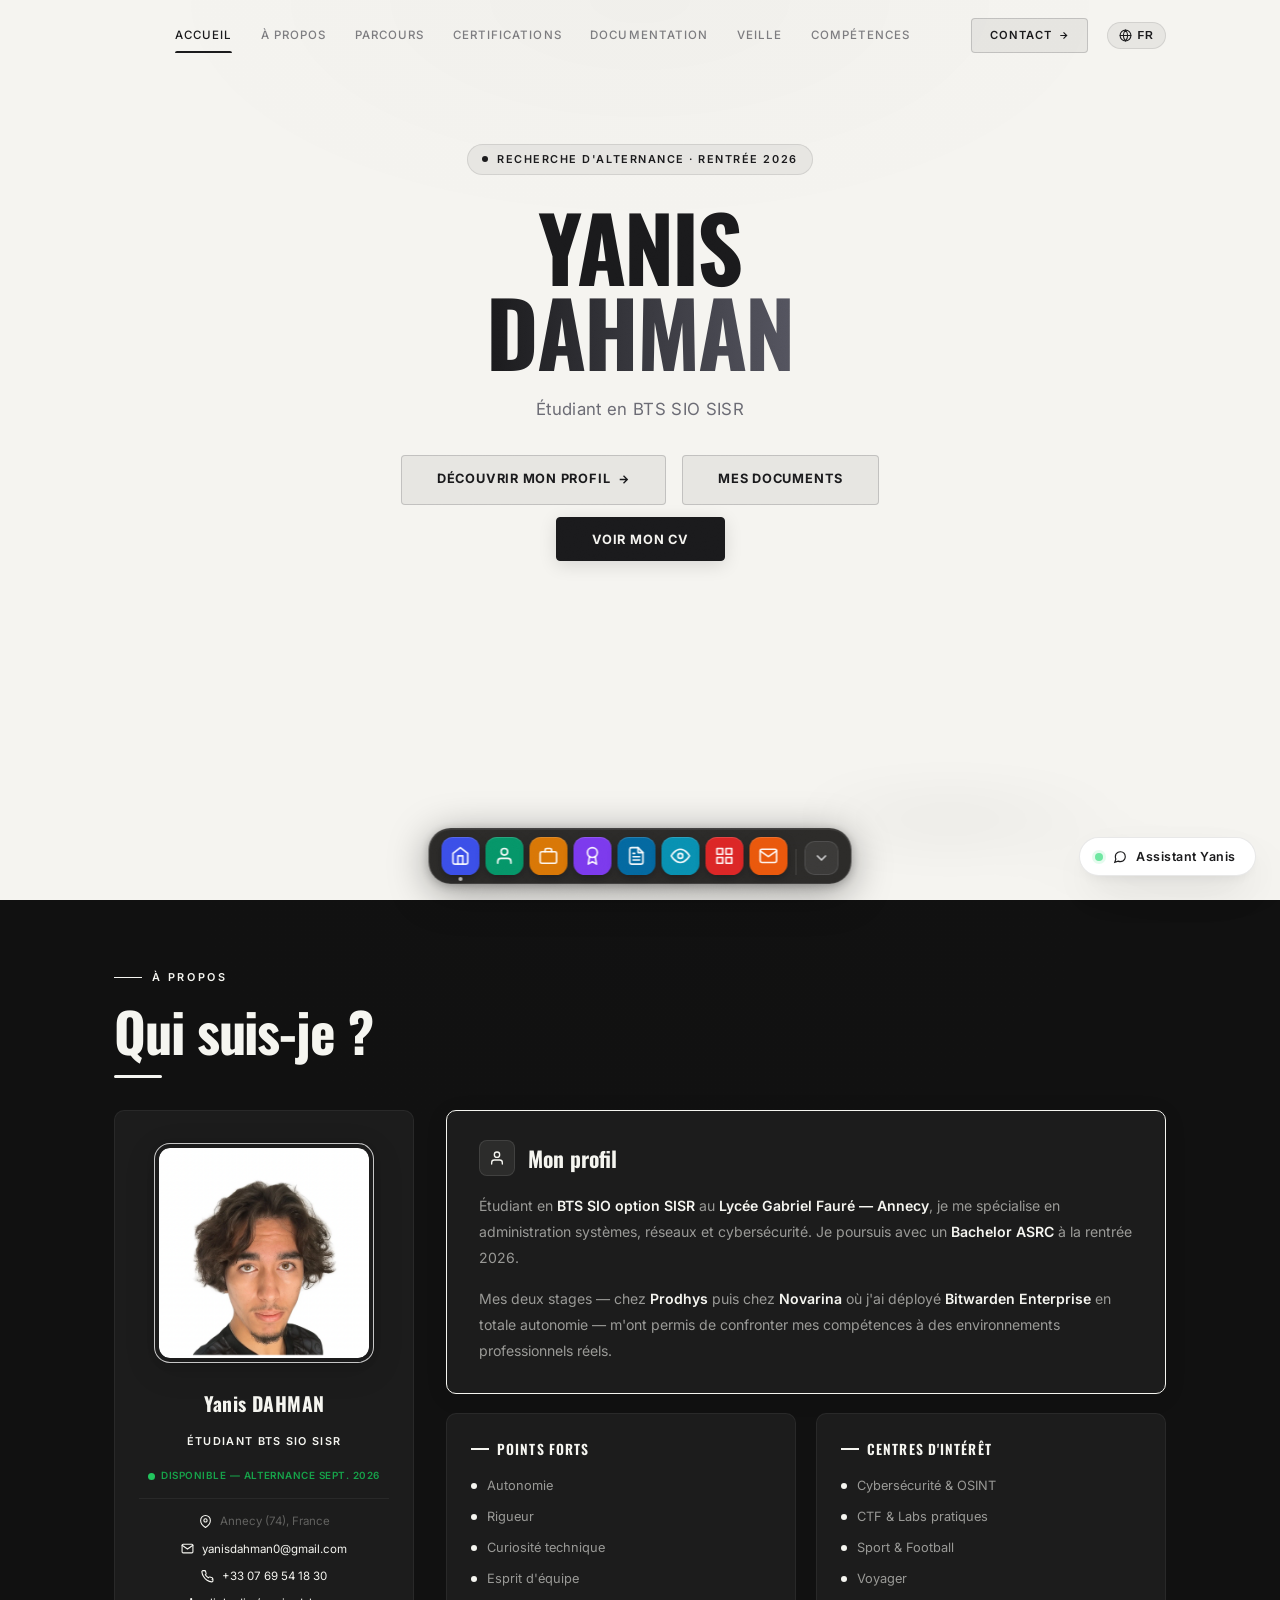
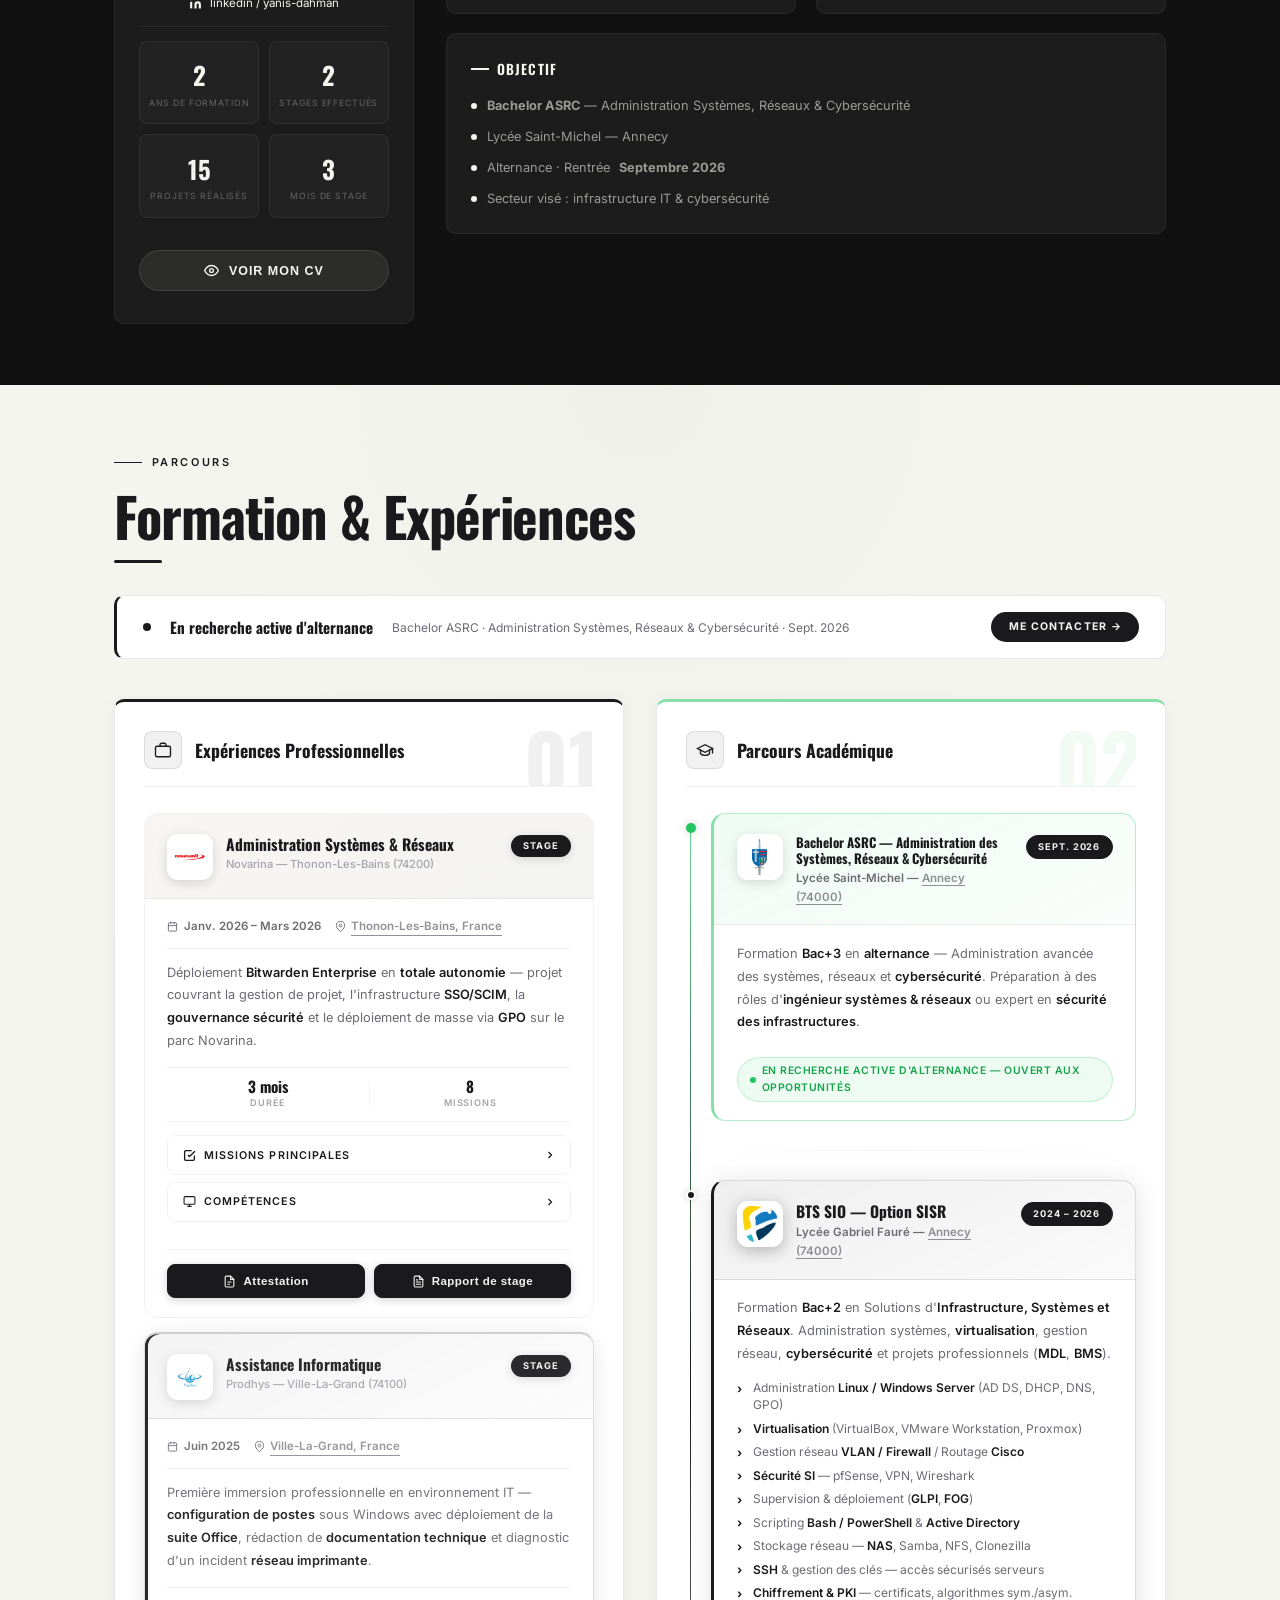
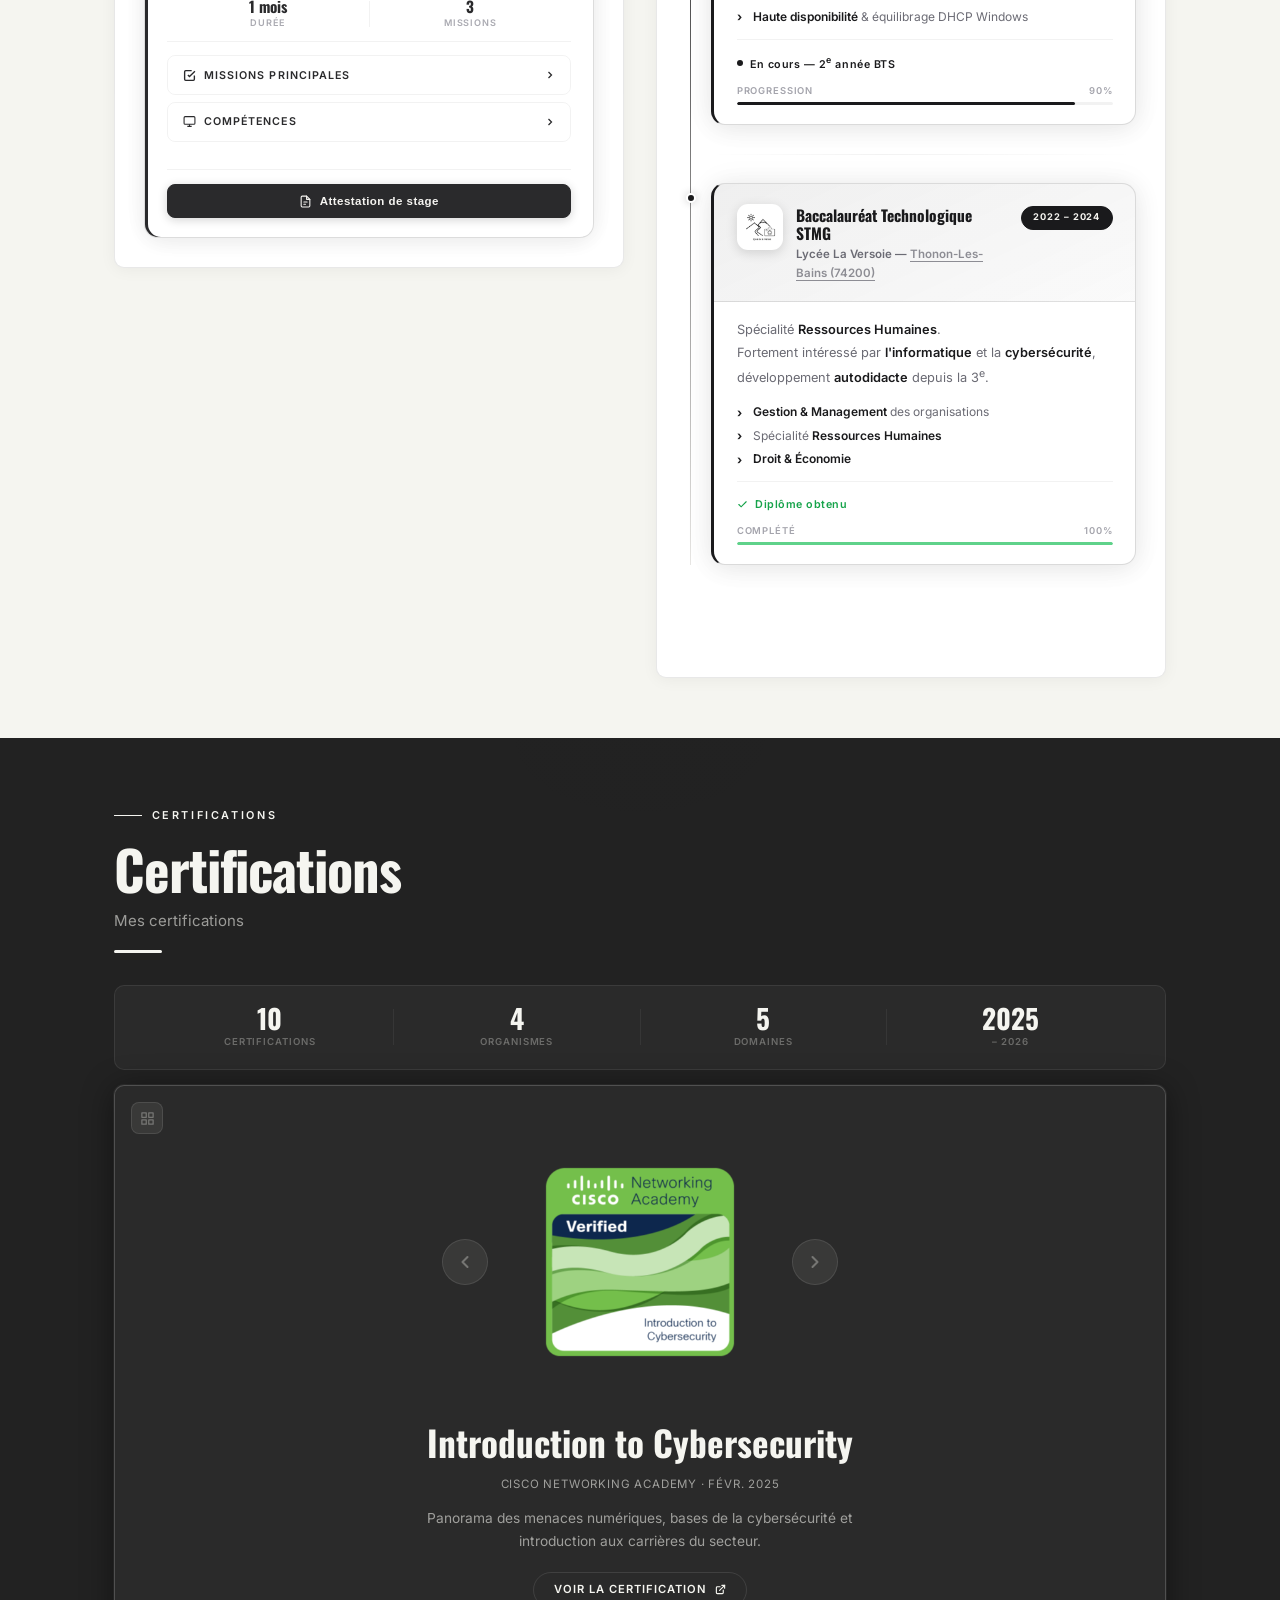
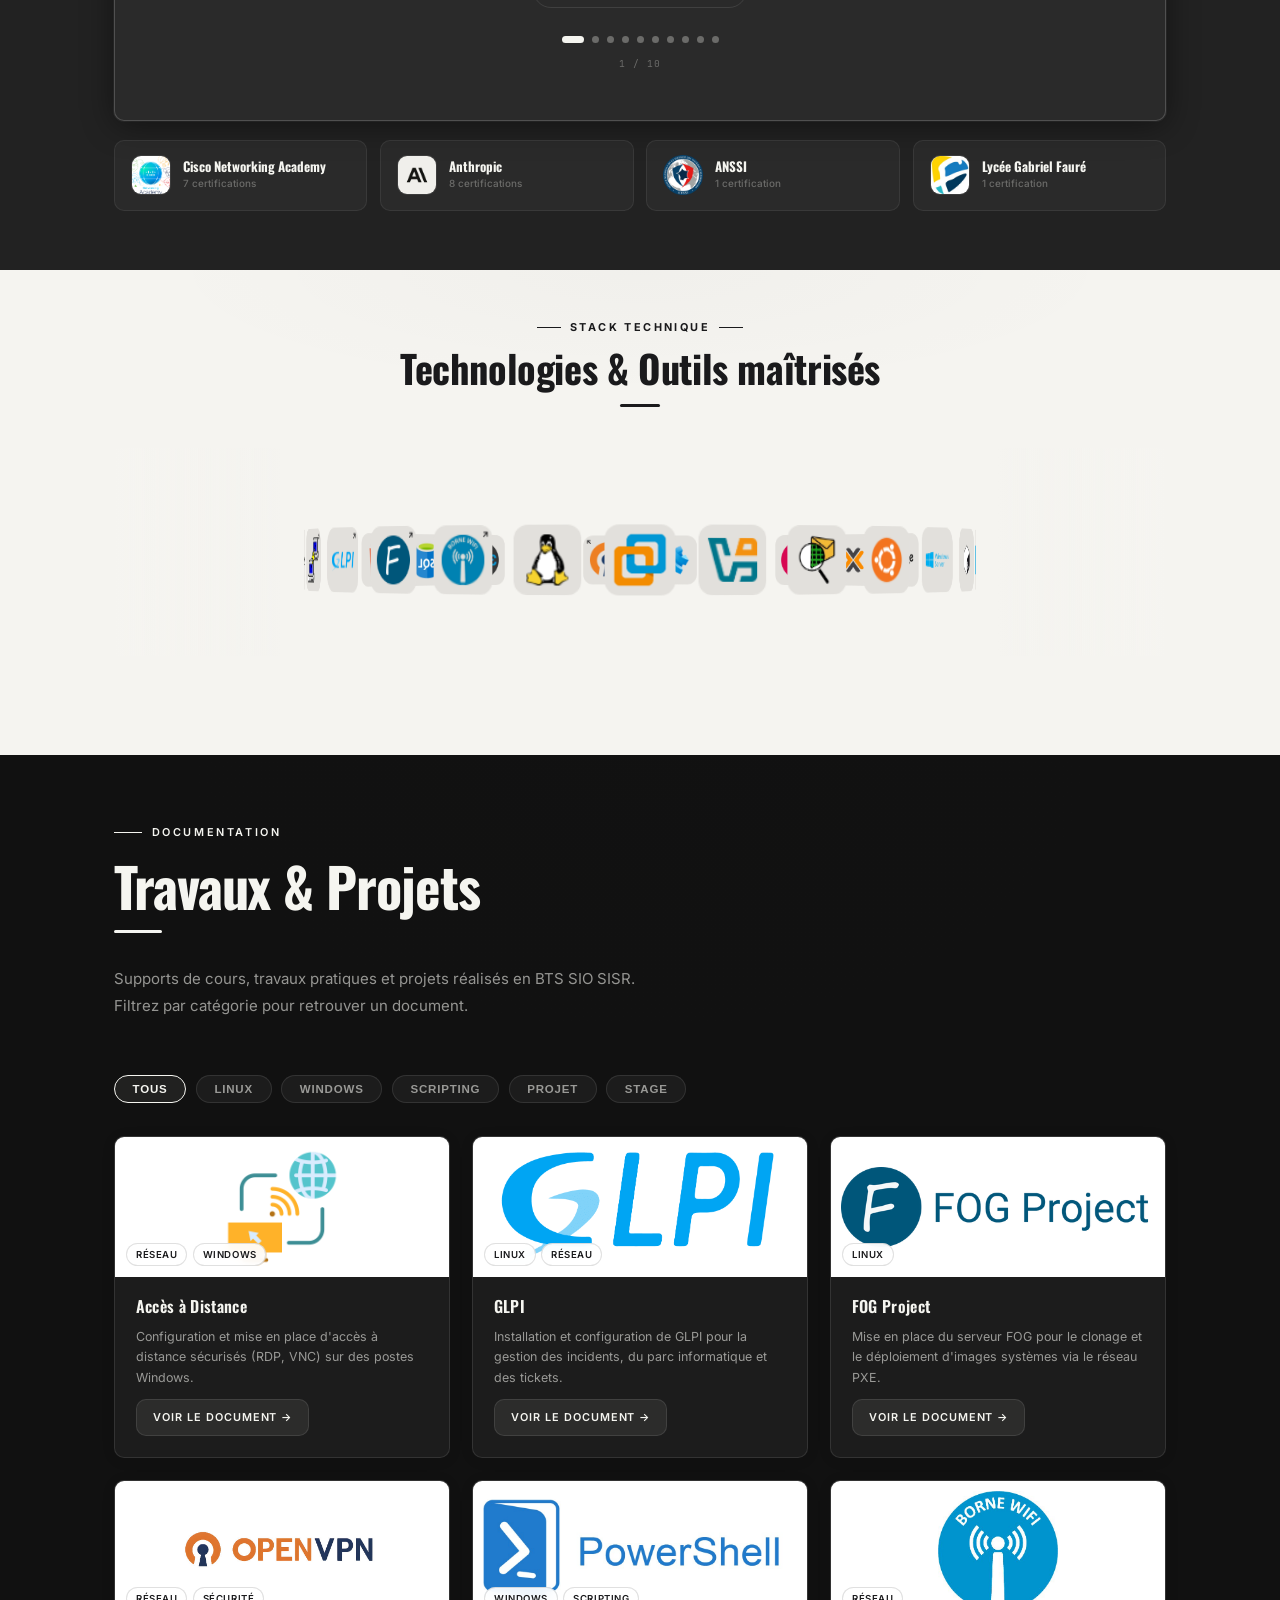
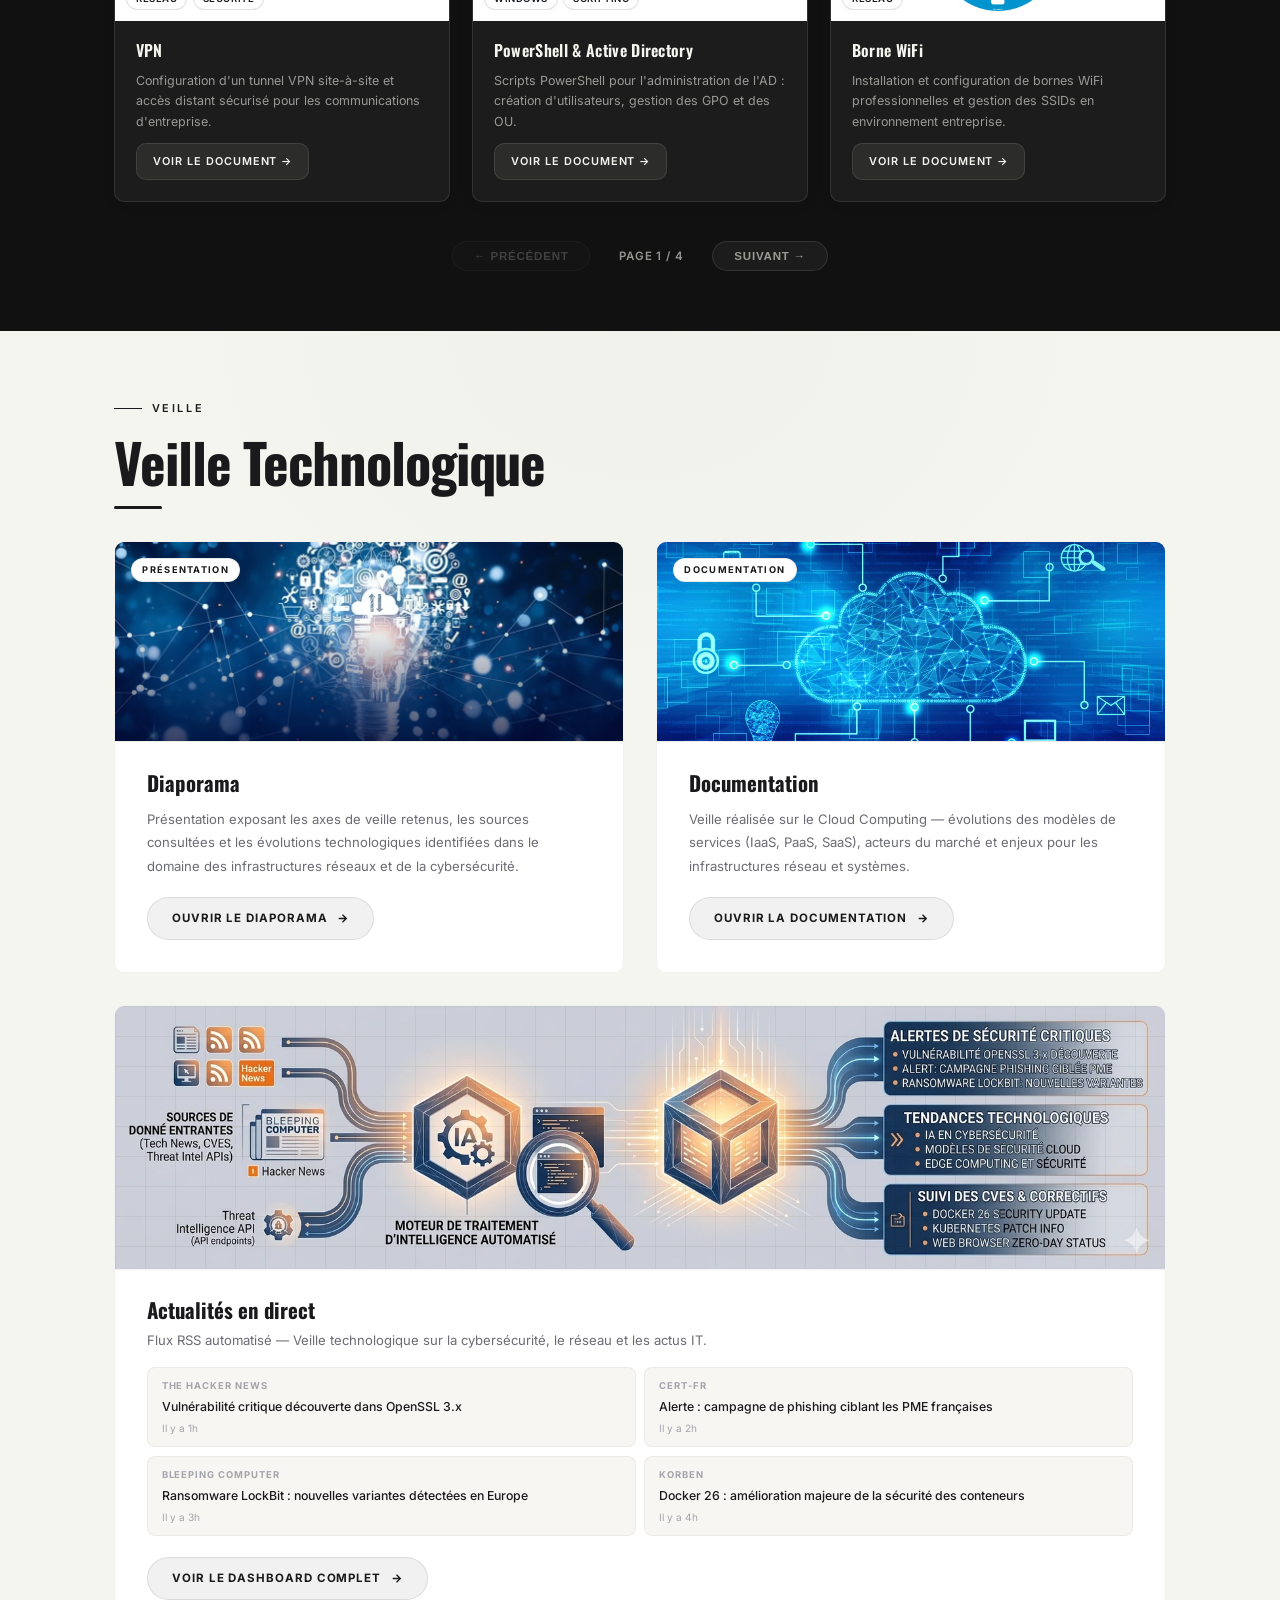
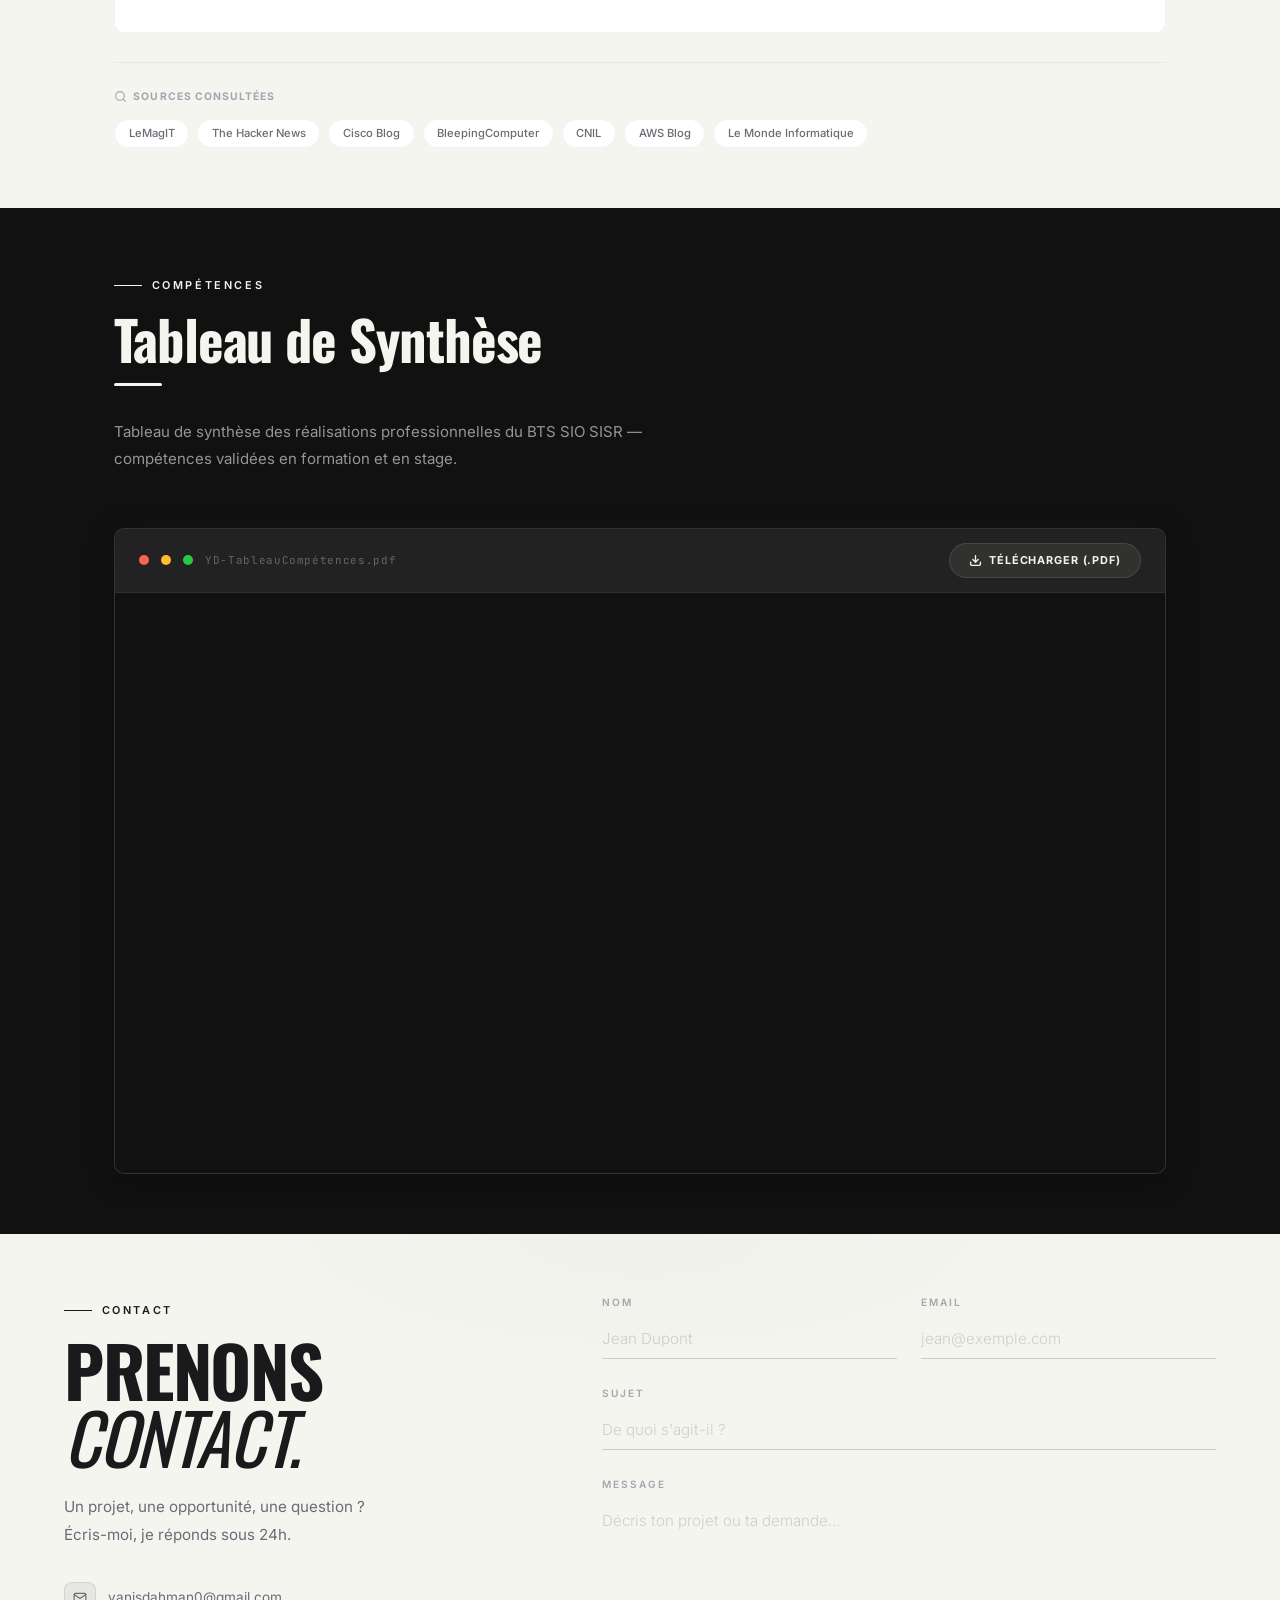
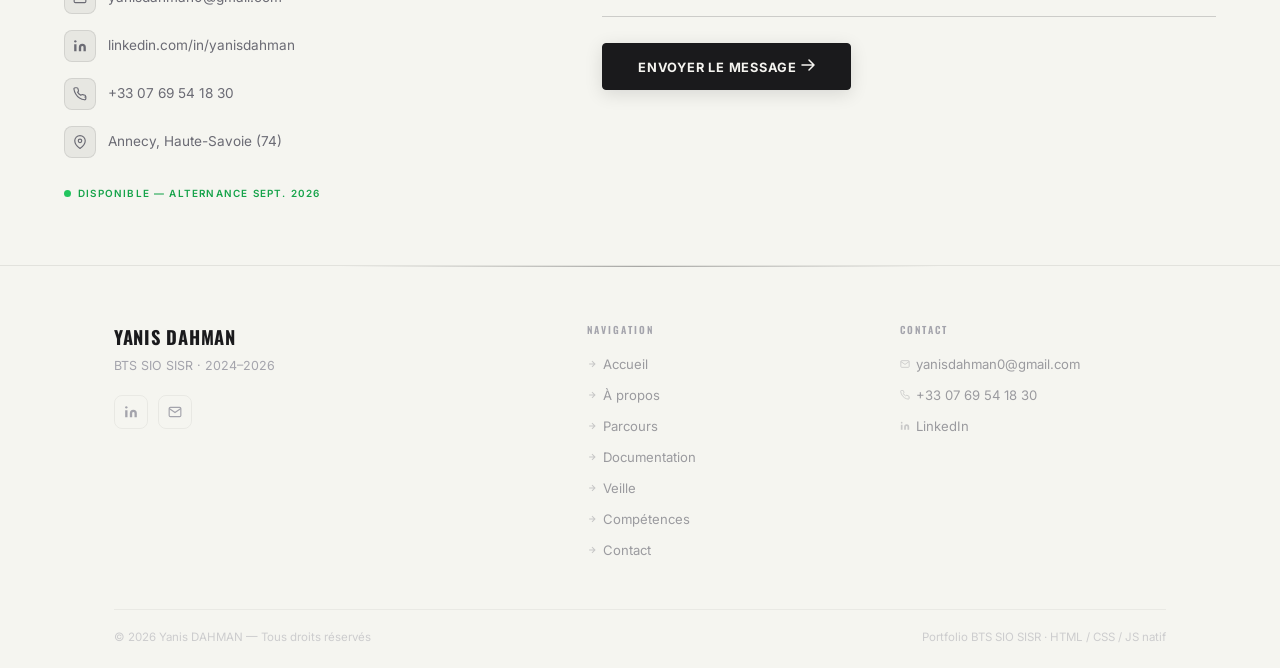
==== commit 8fe62d85: "feat: veille-tech integre dans portfolio, liens relatifs" ====
--- a/index.html
+++ b/index.html
@@ -1488,8 +1488,8 @@
 
         <!-- CARTE DASHBOARD LIVE -->
         <div role="link" tabindex="0" class="veille-card veille-card--live reveal" style="--d:.34s;"
-          onclick="window.open('https://yanisdahman.fr/veille-tech/','_blank','noopener')"
-          onkeydown="if(event.key==='Enter')window.open('https://yanisdahman.fr/veille-tech/','_blank','noopener')">
+          onclick="window.open('./veille-tech/','_blank','noopener')"
+          onkeydown="if(event.key==='Enter')window.open('./veille-tech/','_blank','noopener')">
           <div class="veille-visual veille-visual--live">
             <img src="img/veille-banner.webp" alt="Veille technologique" class="vlive-banner-img">
           </div>
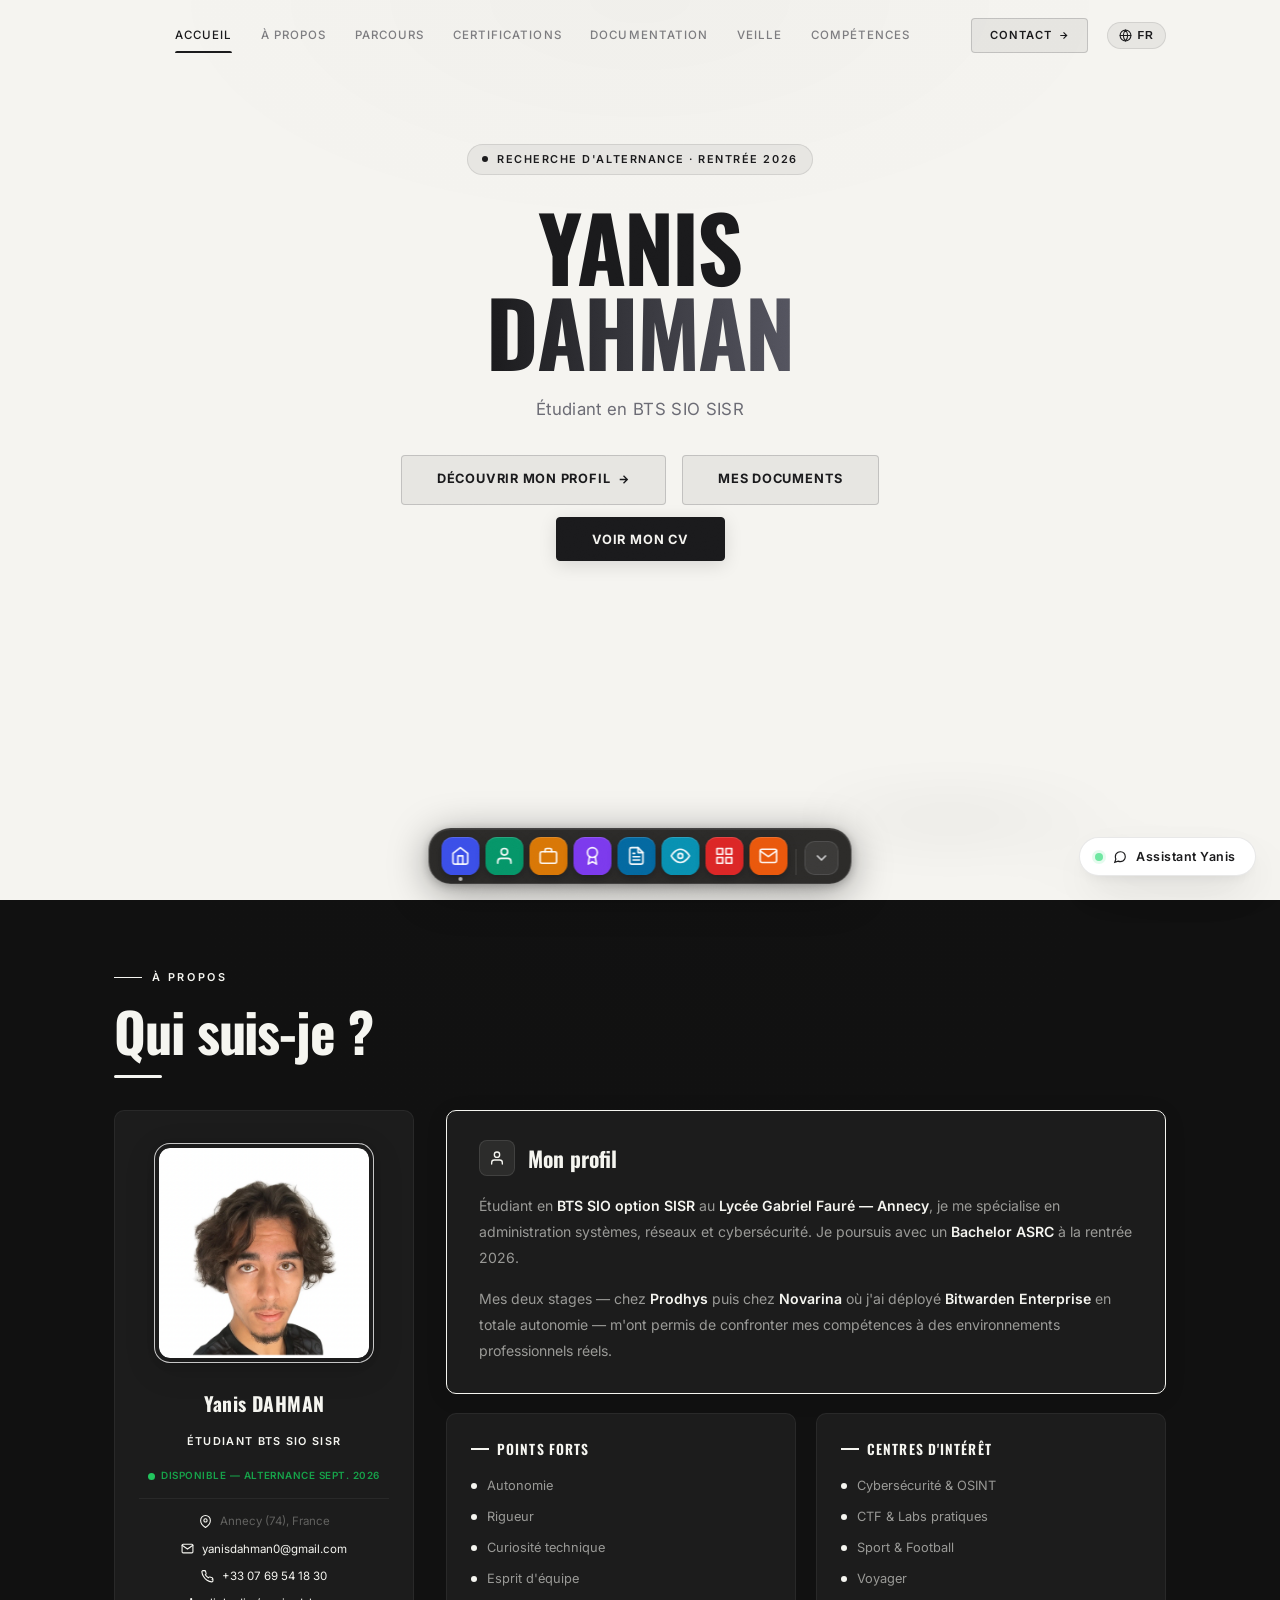
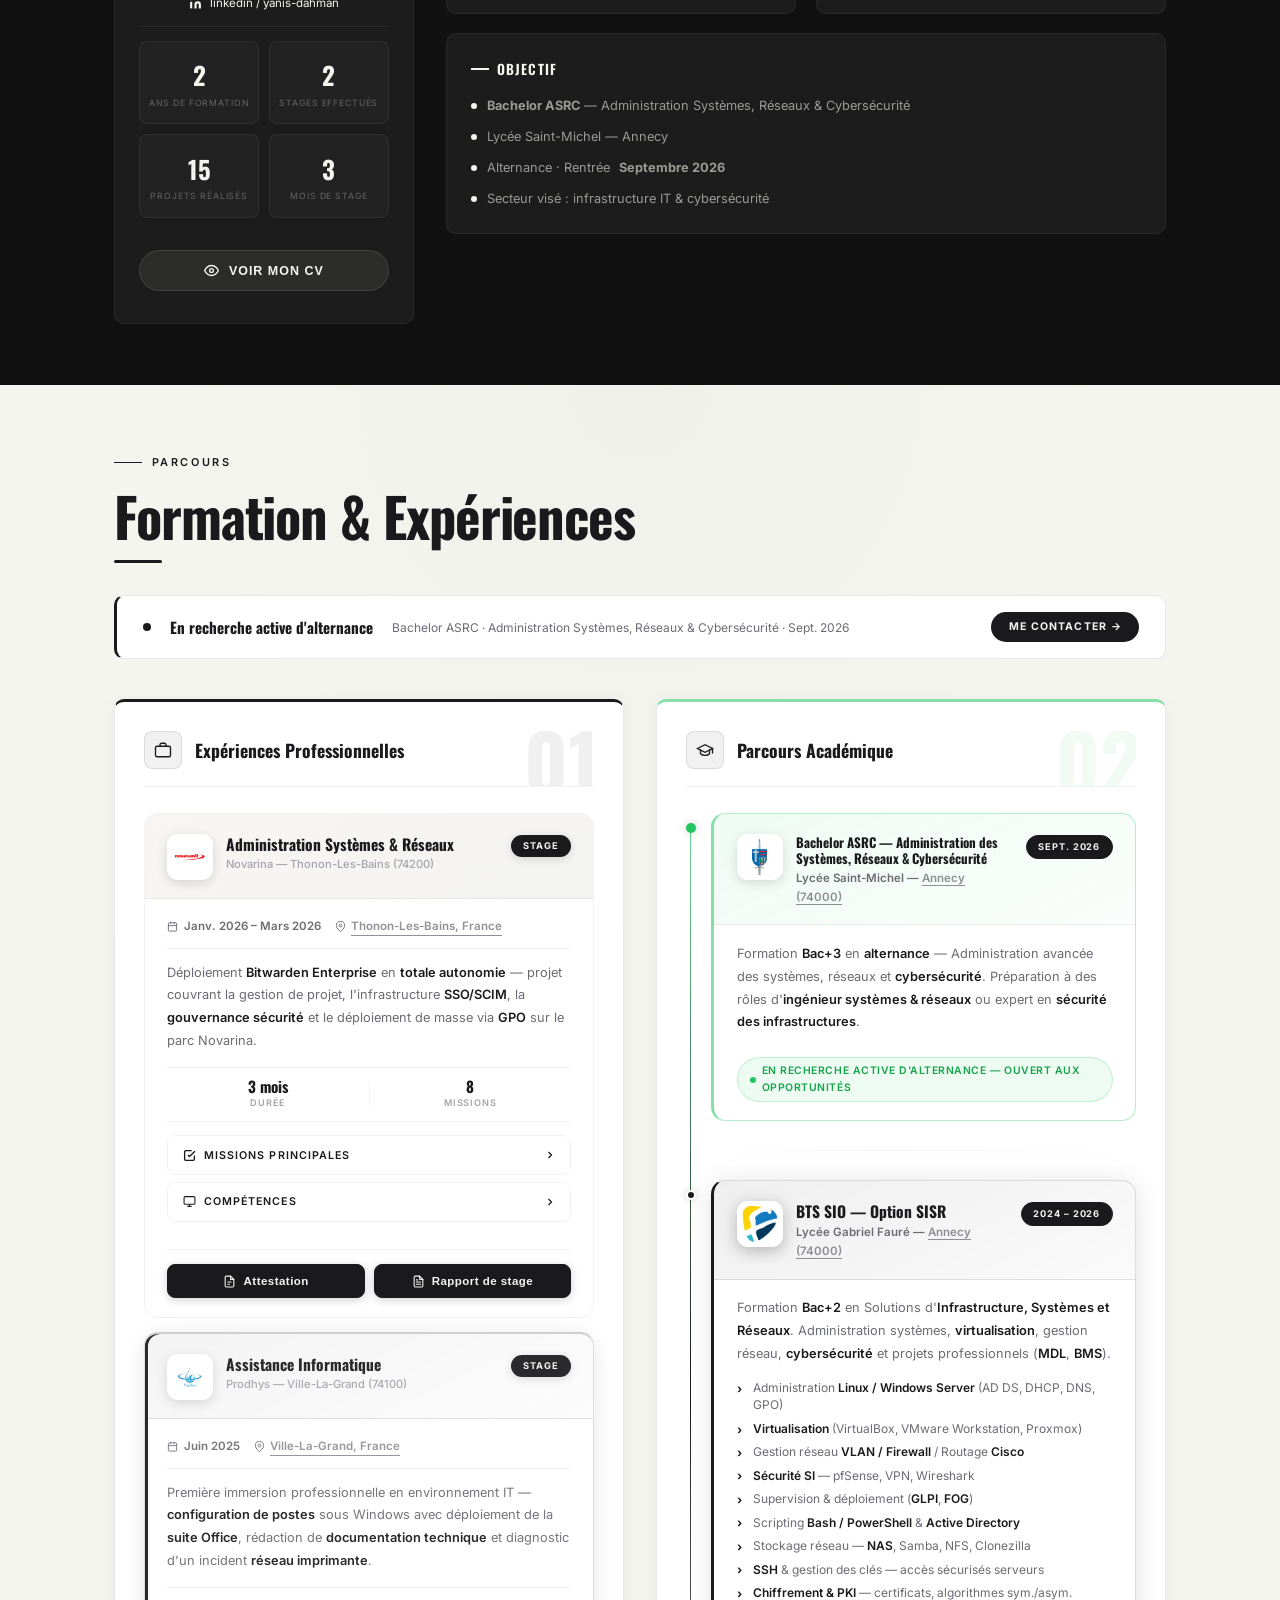
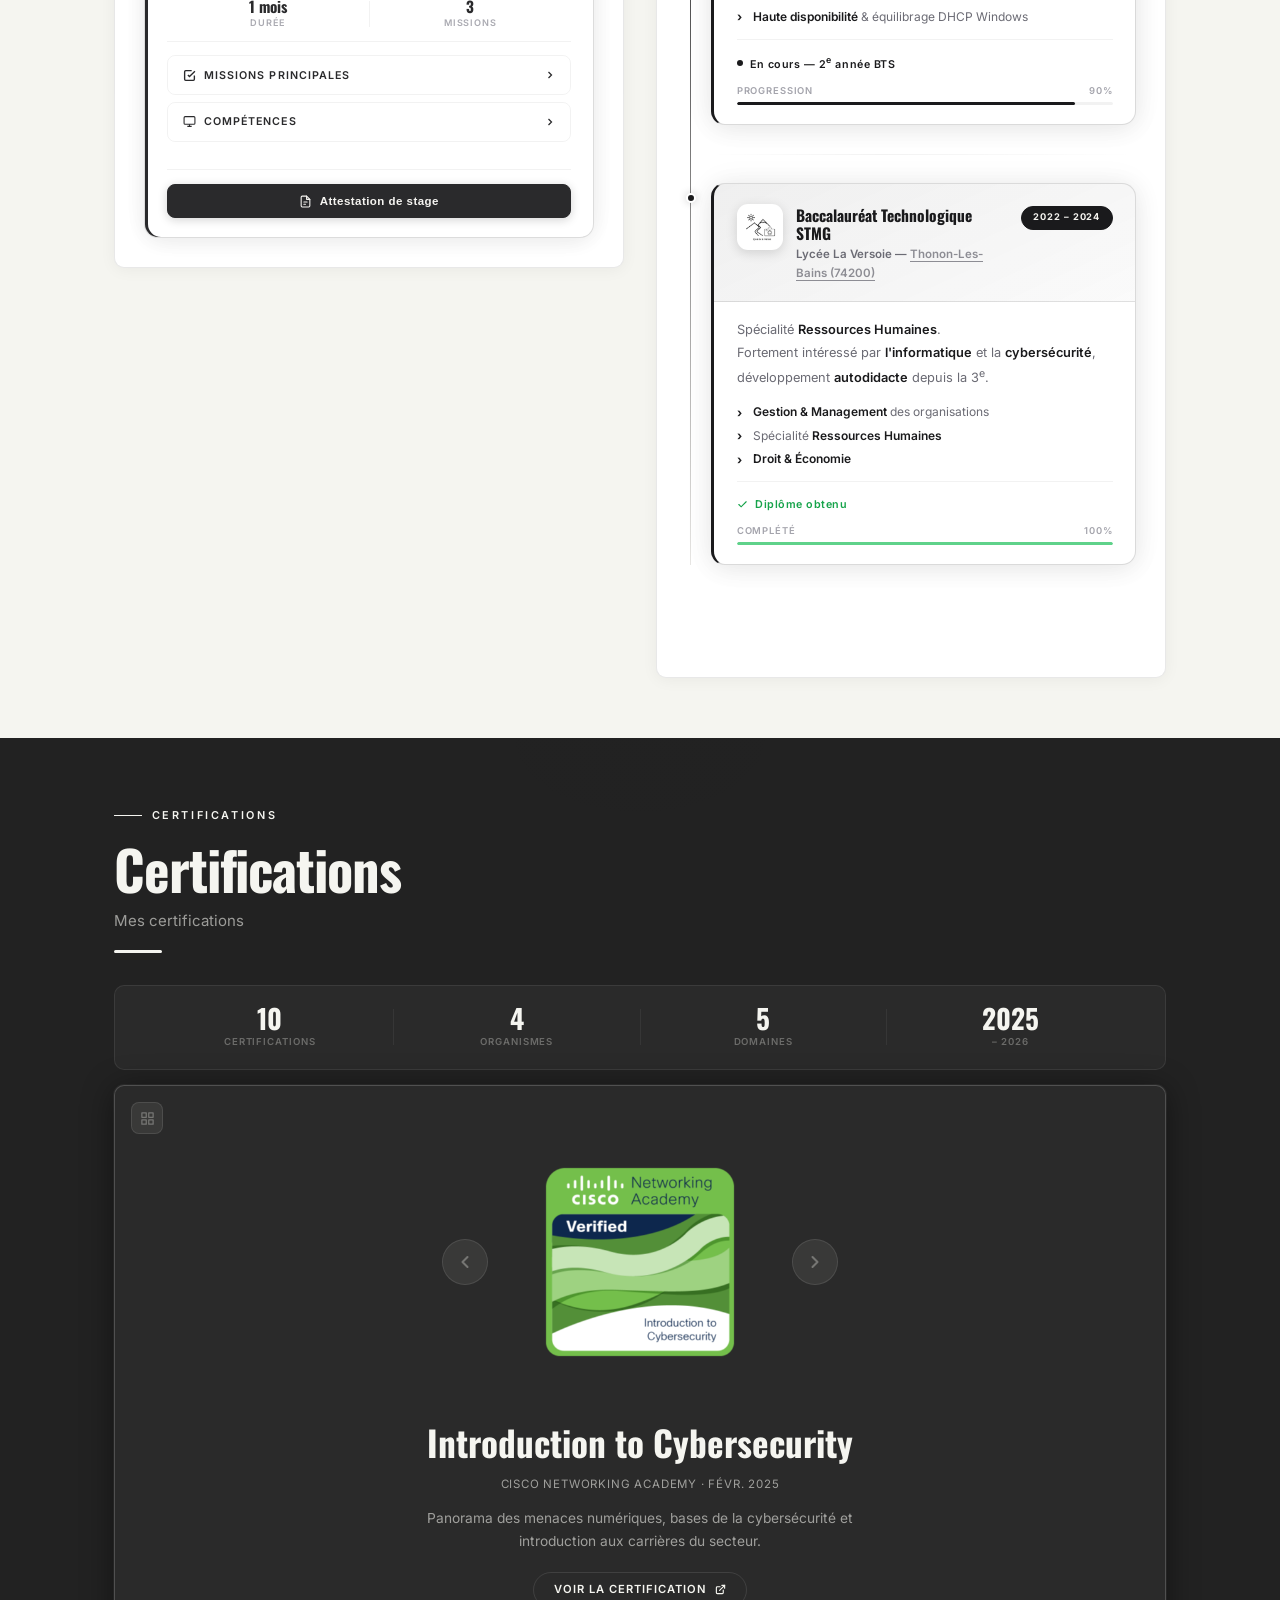
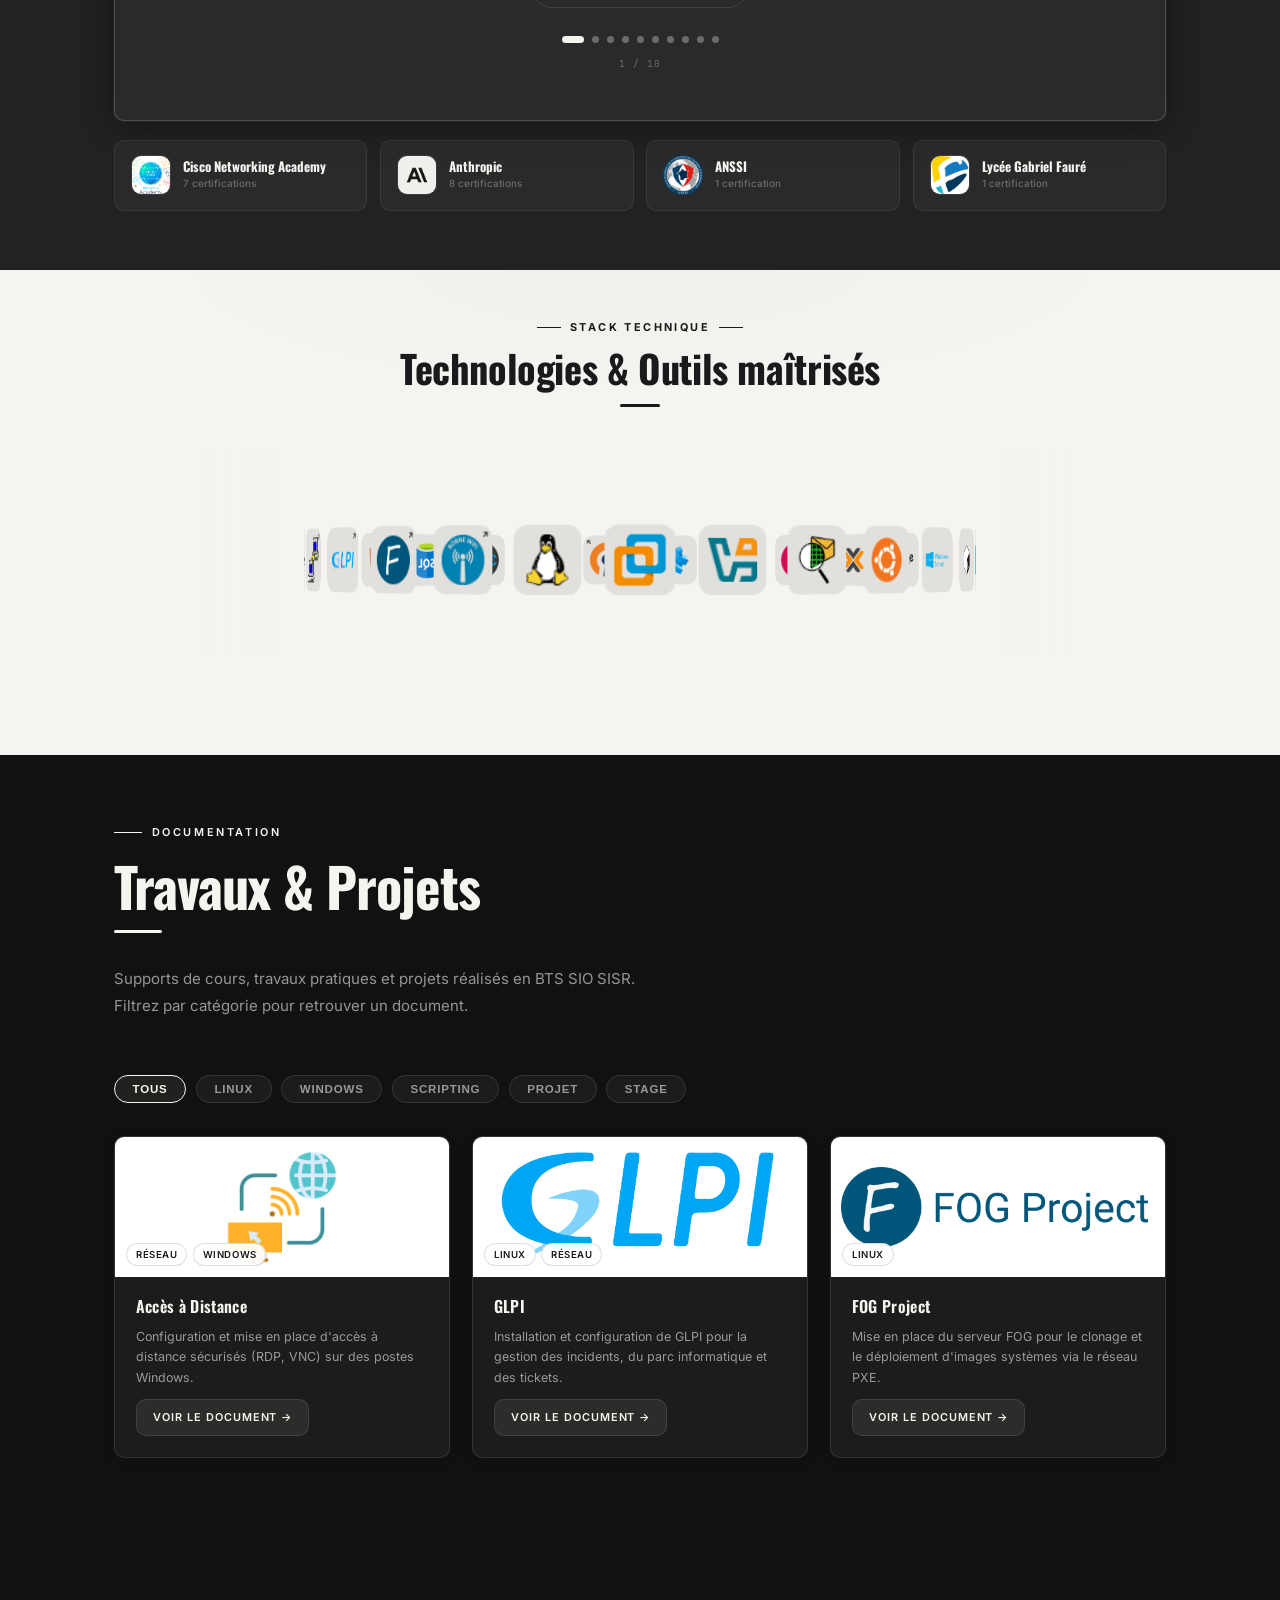
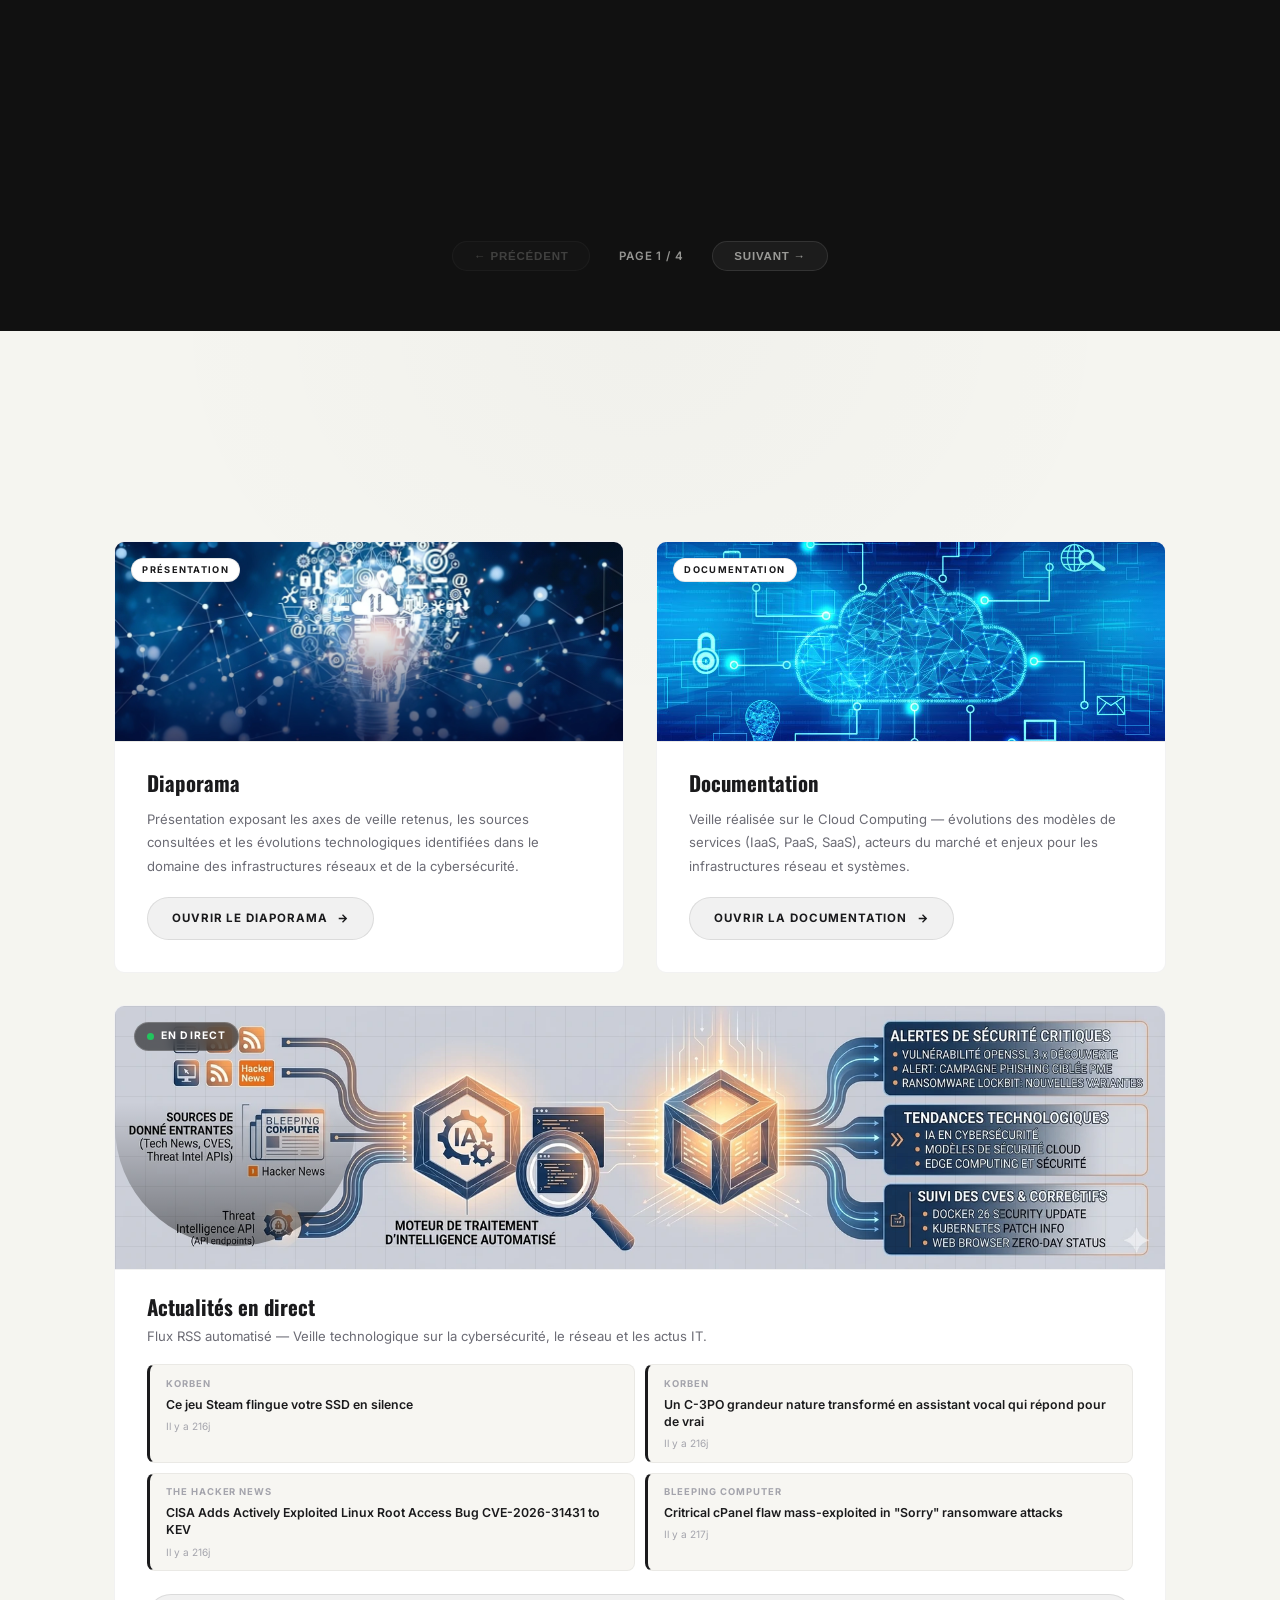
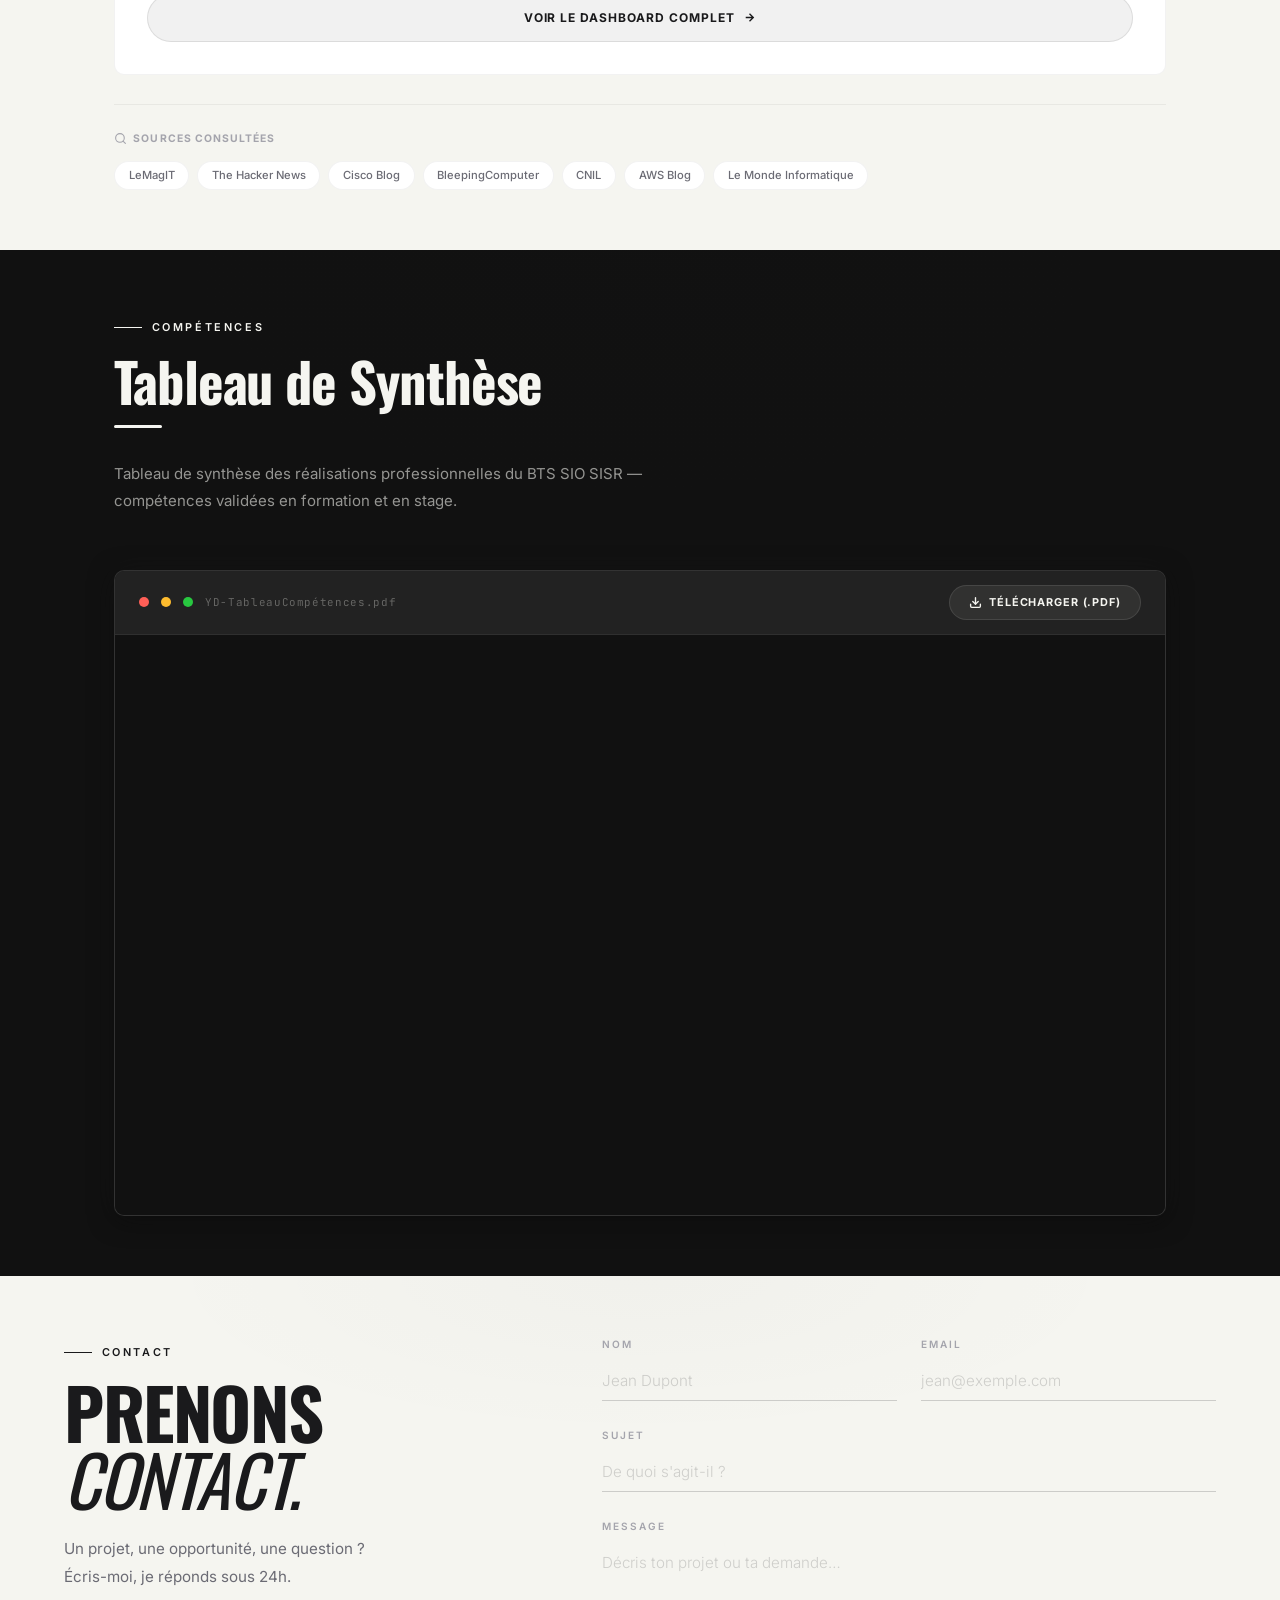
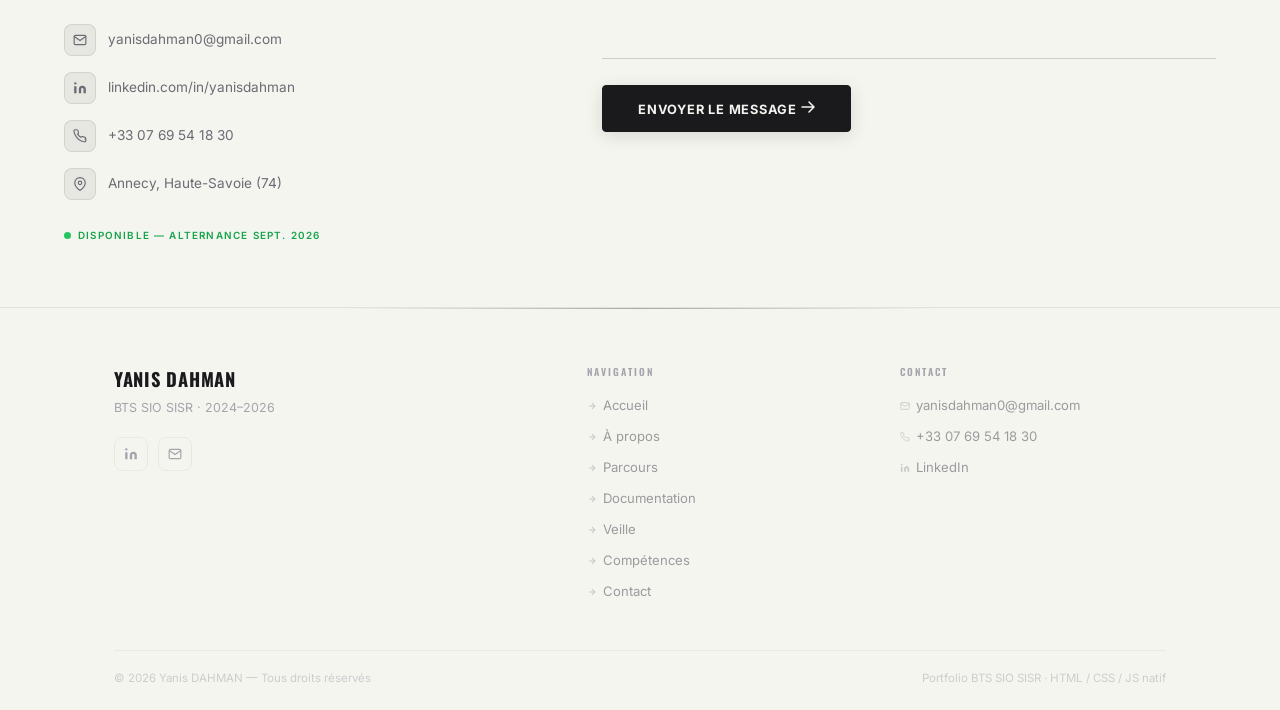
==== commit 3145281d: "design: badge live, gradient image, articles bordure accent, CTA pleine largeur" ====
--- a/index.html
+++ b/index.html
@@ -1492,6 +1492,12 @@
           onkeydown="if(event.key==='Enter')window.open('./veille-tech/','_blank','noopener')">
           <div class="veille-visual veille-visual--live">
             <img src="img/veille-banner.webp" alt="Veille technologique" class="vlive-banner-img">
+            <div class="vlive-overlay">
+              <span class="vlive-live-pill">
+                <span class="vlive-dot"></span>
+                En direct
+              </span>
+            </div>
           </div>
           <div class="veille-body veille-body--live">
             <div class="vlive-header">
--- a/css/documentation.css
+++ b/css/documentation.css
@@ -276,37 +276,80 @@
     }
     /* ── Veille — Dashboard Live card ──────────────────────────────── */
     .veille-card--live { grid-column:1/-1; cursor:pointer; }
-    .veille-badge-live { display:flex; align-items:center; gap:.5rem; }
-    .vlive-dot { width:7px; height:7px; background:#22C55E; border-radius:50%; animation:vlivepulse 2s infinite; }
-    @keyframes vlivepulse { 0%,100% { opacity:1; transform:scale(1); } 50% { opacity:.45; transform:scale(.75); } }
-    .veille-visual--live { height:160px; }
-    .vlive-center { position:relative; z-index:1; display:flex; align-items:center; justify-content:center; }
-    .vlive-ring { position:absolute; border-radius:50%; border:1px solid rgba(26,26,28,.09); pointer-events:none; animation:vring 3s ease-in-out infinite; }
-    .vlive-ring--1 { width:88px; height:88px; }
-    .vlive-ring--2 { width:130px; height:130px; animation-delay:.6s; }
-    @keyframes vring { 0%,100% { transform:scale(.96); opacity:.85; } 50% { transform:scale(1.04); opacity:.25; } }
-    .vlive-icon { width:56px; height:56px; background:var(--bg-card); border:1px solid var(--border); border-radius:14px; display:flex; align-items:center; justify-content:center; position:relative; z-index:1; box-shadow:0 4px 20px rgba(0,0,0,.10); transition:transform .38s var(--ease); }
-    .veille-card--live:hover .vlive-icon { transform:scale(1.1); }
-    .vlive-stats { position:absolute; bottom:.9rem; left:50%; transform:translateX(-50%); display:flex; align-items:center; gap:1rem; background:var(--bg-card); border:1px solid var(--border); border-radius:var(--r-pill); padding:.4rem 1.1rem; box-shadow:var(--shadow); z-index:2; white-space:nowrap; }
-    .vlive-stat { display:flex; flex-direction:column; align-items:center; gap:.05rem; }
-    .vlive-stat-n { font-size:.76rem; font-weight:700; color:var(--text); font-family:'Oswald',sans-serif; }
-    .vlive-stat-l { font-size:.56rem; font-weight:700; letter-spacing:.1em; text-transform:uppercase; color:var(--text-3); }
-    .vlive-stat-sep { width:1px; height:18px; background:var(--border); }
-    .veille-body--live { gap:.9rem; }
-    .vlive-header { display:flex; flex-direction:column; gap:.35rem; }
-    /* Image dashboard live */
-    .veille-visual--live { height:auto; background:none; overflow:hidden; }
+
+    /* Image + overlay */
+    .veille-visual--live {
+      position:relative; height:auto;
+      background:none; overflow:hidden;
+    }
     .vlive-banner-img { width:100%; height:auto; display:block; }
-    .veille-visual--live::after { display:none; }
-
-    .vlive-articles { display:grid; grid-template-columns:1fr 1fr; gap:.55rem; }
-    .vlive-article { display:flex; flex-direction:column; gap:.28rem; padding:.65rem .85rem; background:var(--bg-card-2); border:1px solid var(--border-2); border-radius:8px; text-decoration:none; color:inherit; transition:border-color .2s, background .2s; overflow:hidden; }
-    .vlive-article:hover { border-color:var(--accent); background:var(--accent-dim); }
+    .veille-visual--live::after {
+      content:''; position:absolute; inset:0;
+      background:linear-gradient(to bottom, transparent 40%, rgba(0,0,0,.45) 100%);
+      pointer-events:none;
+    }
+
+    /* Badge "En direct" */
+    .vlive-overlay {
+      position:absolute; top:1rem; left:1.2rem; z-index:2;
+    }
+    .vlive-live-pill {
+      display:inline-flex; align-items:center; gap:.45rem;
+      background:rgba(0,0,0,.55); backdrop-filter:blur(6px);
+      border:1px solid rgba(255,255,255,.18);
+      border-radius:var(--r-pill);
+      padding:.3rem .75rem;
+      font-size:.65rem; font-weight:700;
+      letter-spacing:.1em; text-transform:uppercase;
+      color:#fff;
+    }
+    .vlive-dot {
+      width:7px; height:7px; background:#22C55E;
+      border-radius:50%; flex-shrink:0;
+      animation:vlivepulse 2s infinite;
+    }
+    @keyframes vlivepulse { 0%,100%{opacity:1;transform:scale(1)} 50%{opacity:.4;transform:scale(.75)} }
+
+    /* Body */
+    .veille-body--live { gap:1rem; padding:1.6rem 2rem 2rem; }
+    .vlive-header { display:flex; flex-direction:column; gap:.3rem; }
+
+    /* Articles 2x2 */
+    .vlive-articles { display:grid; grid-template-columns:1fr 1fr; gap:.6rem; }
+    .vlive-article {
+      display:flex; flex-direction:column; gap:.3rem;
+      padding:.65rem .85rem .65rem 1rem;
+      background:var(--bg-card-2);
+      border:1px solid var(--border-2);
+      border-left:3px solid var(--accent);
+      border-radius:8px;
+      text-decoration:none; color:inherit;
+      transition:border-color .2s, background .2s, transform .2s var(--ease);
+    }
+    .vlive-article:hover {
+      background:var(--accent-dim);
+      border-color:var(--accent);
+      border-left-color:var(--accent);
+      transform:translateX(3px);
+    }
     .vlive-art-source { font-size:.59rem; font-weight:700; letter-spacing:.1em; text-transform:uppercase; color:var(--text-3); }
-    .vlive-art-title { font-size:.77rem; font-weight:500; line-height:1.42; color:var(--text); display:-webkit-box; -webkit-line-clamp:2; -webkit-box-orient:vertical; overflow:hidden; }
+    .vlive-art-title { font-size:.77rem; font-weight:600; line-height:1.42; color:var(--text); display:-webkit-box; -webkit-line-clamp:2; -webkit-box-orient:vertical; overflow:hidden; }
     .vlive-art-time { font-size:.63rem; color:var(--text-3); }
-    .vlive-skeleton { height:68px; background:linear-gradient(90deg, var(--bg-card-2) 25%, var(--border-2) 50%, var(--bg-card-2) 75%); background-size:200% 100%; border-radius:8px; border:1px solid var(--border-2); animation:vskeletonwave 1.6s ease-in-out infinite; }
-    @keyframes vskeletonwave { 0% { background-position:200% 0; } 100% { background-position:-200% 0; } }
+
+    /* CTA pleine largeur */
+    .veille-body--live .veille-cta {
+      width:100%; justify-content:center;
+      padding:.85rem 1.5rem;
+      font-size:.75rem;
+    }
+    .veille-card--live:hover .veille-cta {
+      background:var(--accent-glow); border-color:var(--border);
+      box-shadow:0 4px 14px rgba(0,0,0,.08); gap:.85rem;
+    }
+
+    /* Skeleton */
+    .vlive-skeleton { height:72px; background:linear-gradient(90deg, var(--bg-card-2) 25%, var(--border-2) 50%, var(--bg-card-2) 75%); background-size:200% 100%; border-radius:8px; border:1px solid var(--border-2); animation:vskeletonwave 1.6s ease-in-out infinite; }
+    @keyframes vskeletonwave { 0%{background-position:200% 0} 100%{background-position:-200% 0} }
 
     @media (max-width:768px) { .veille-grid { grid-template-columns:1fr; } }
 
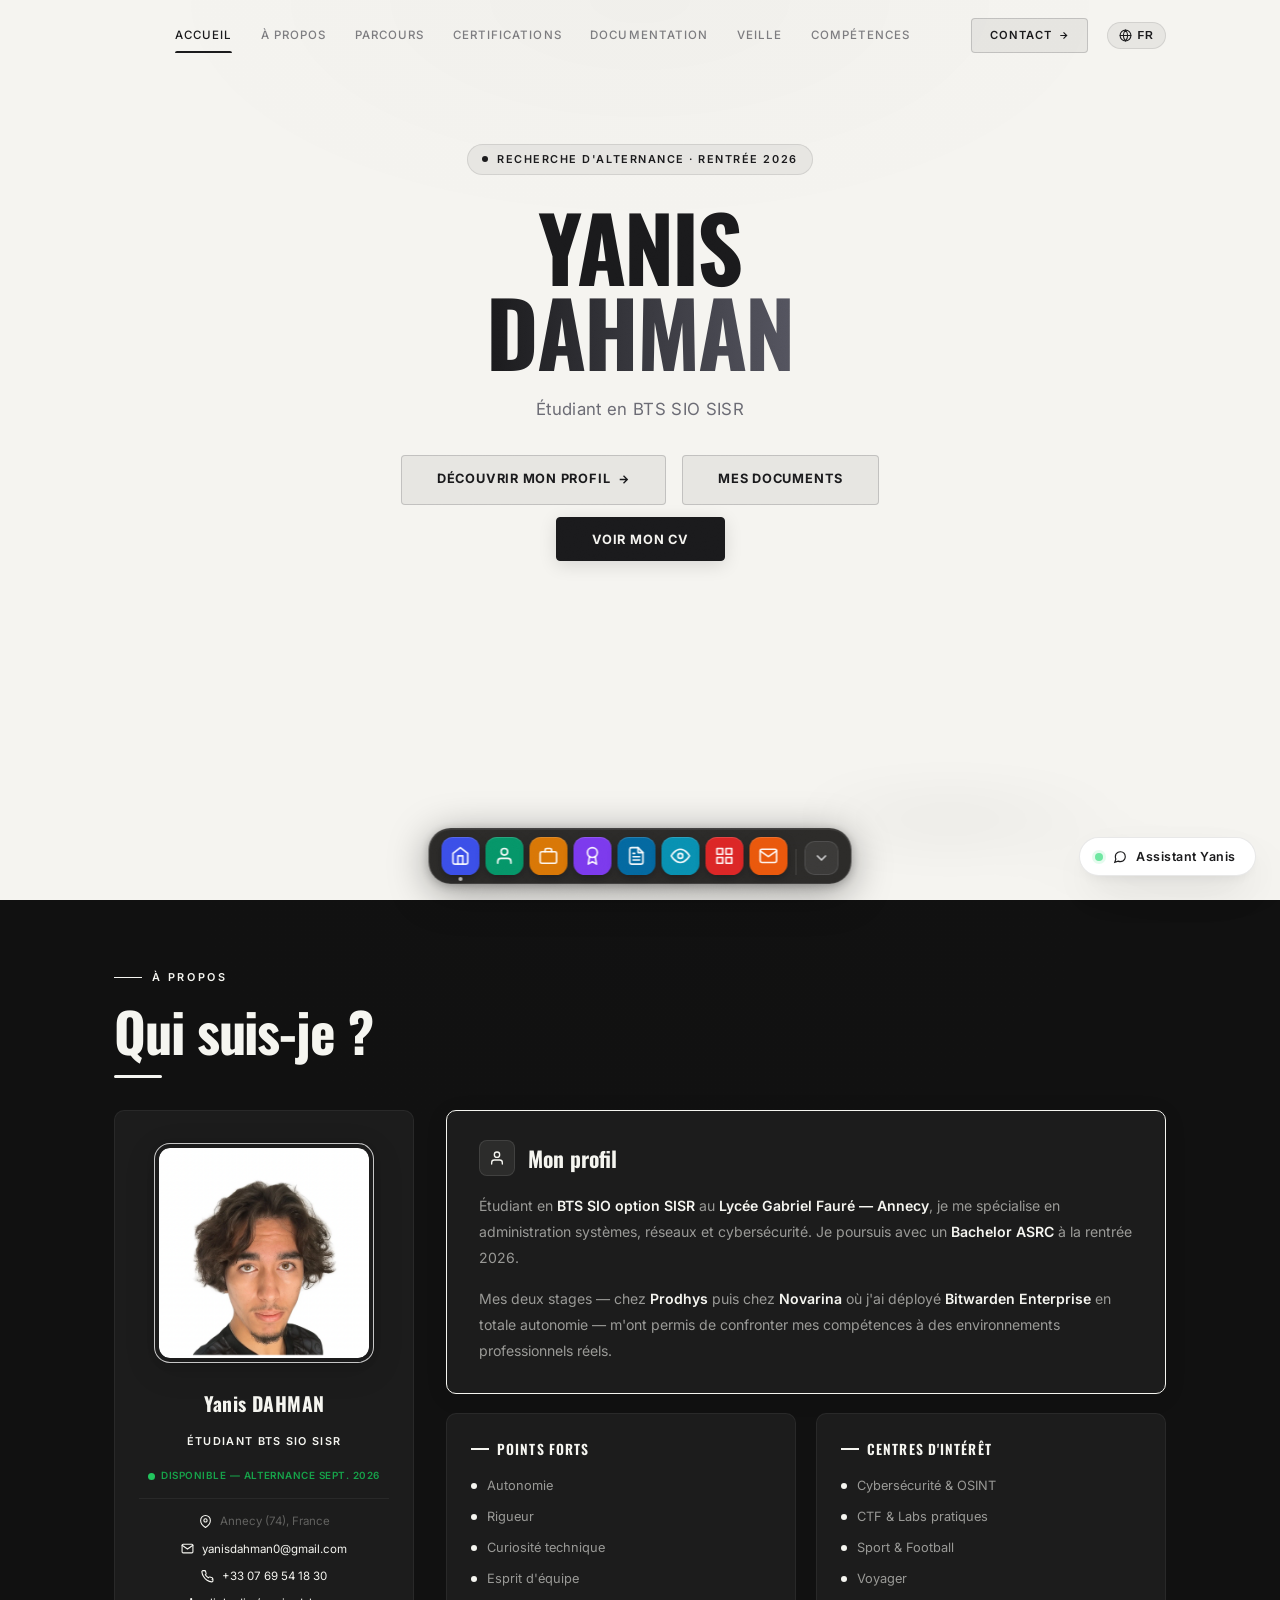
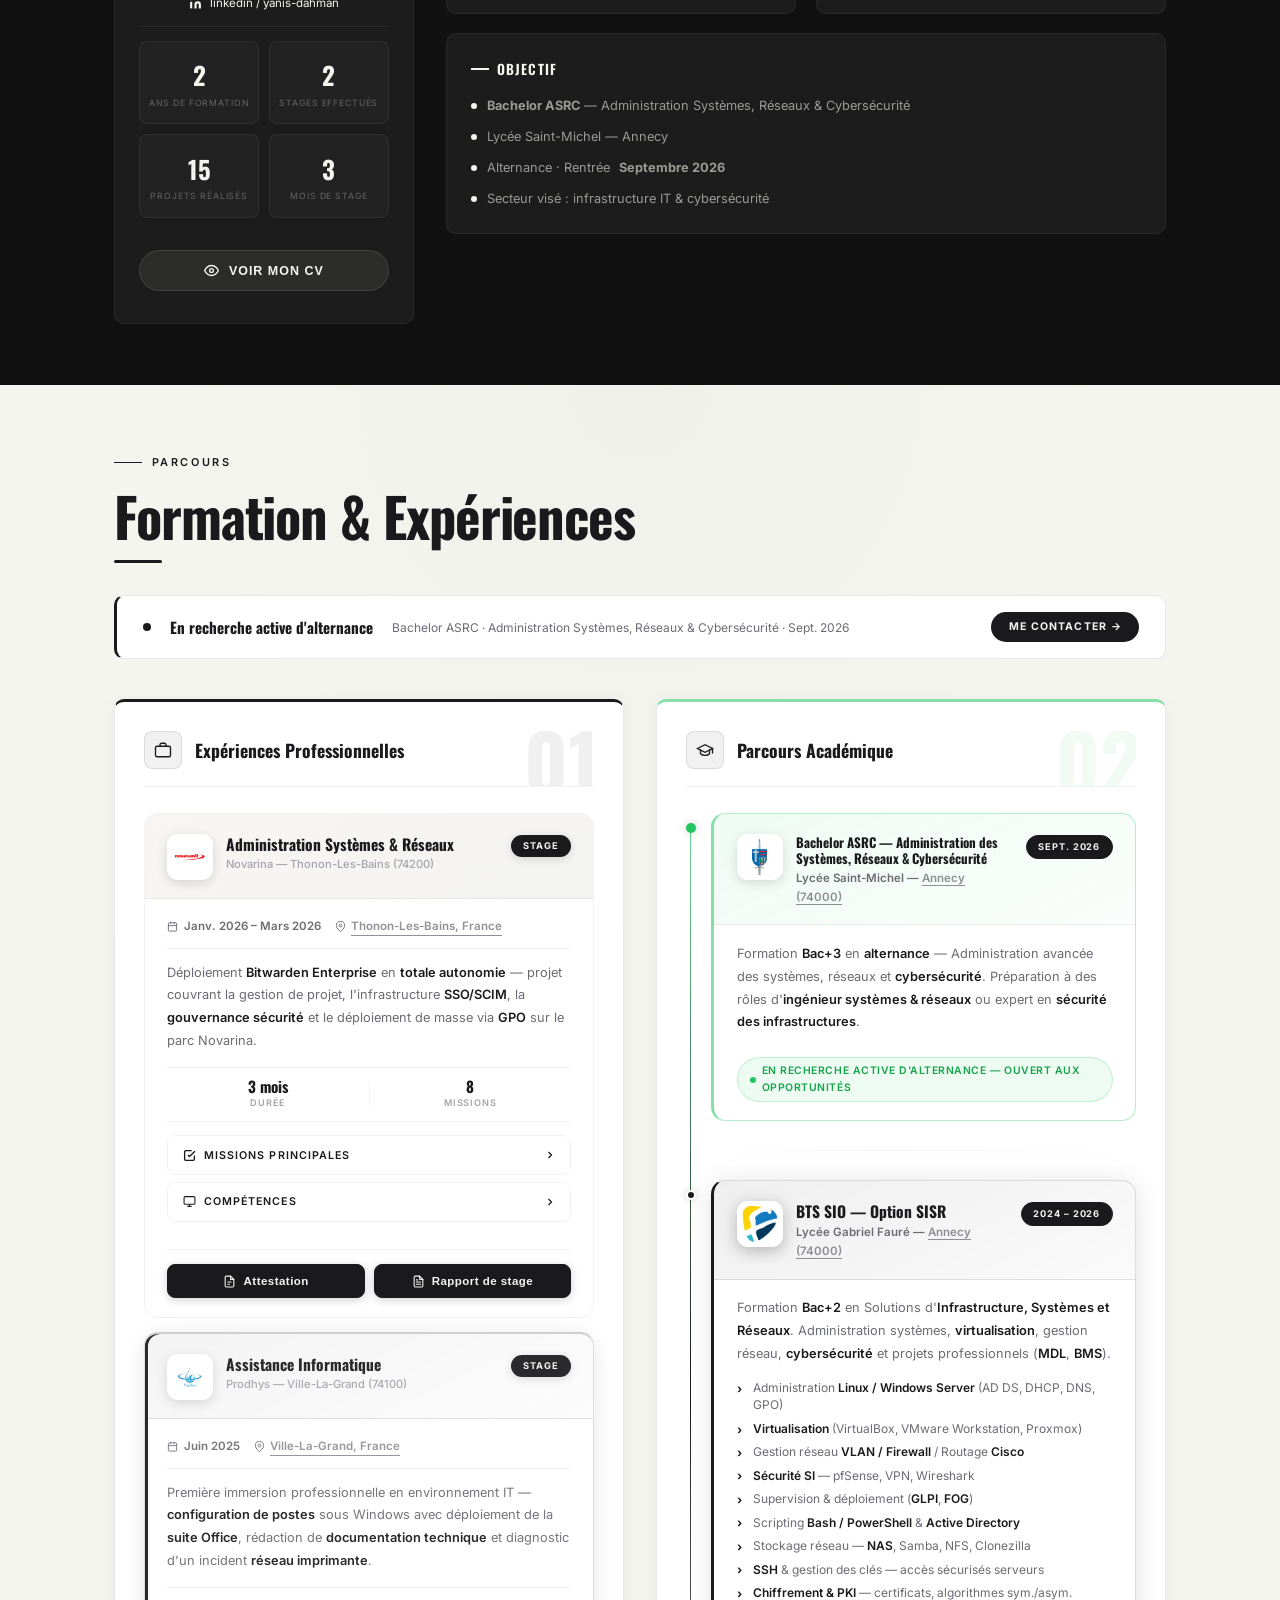
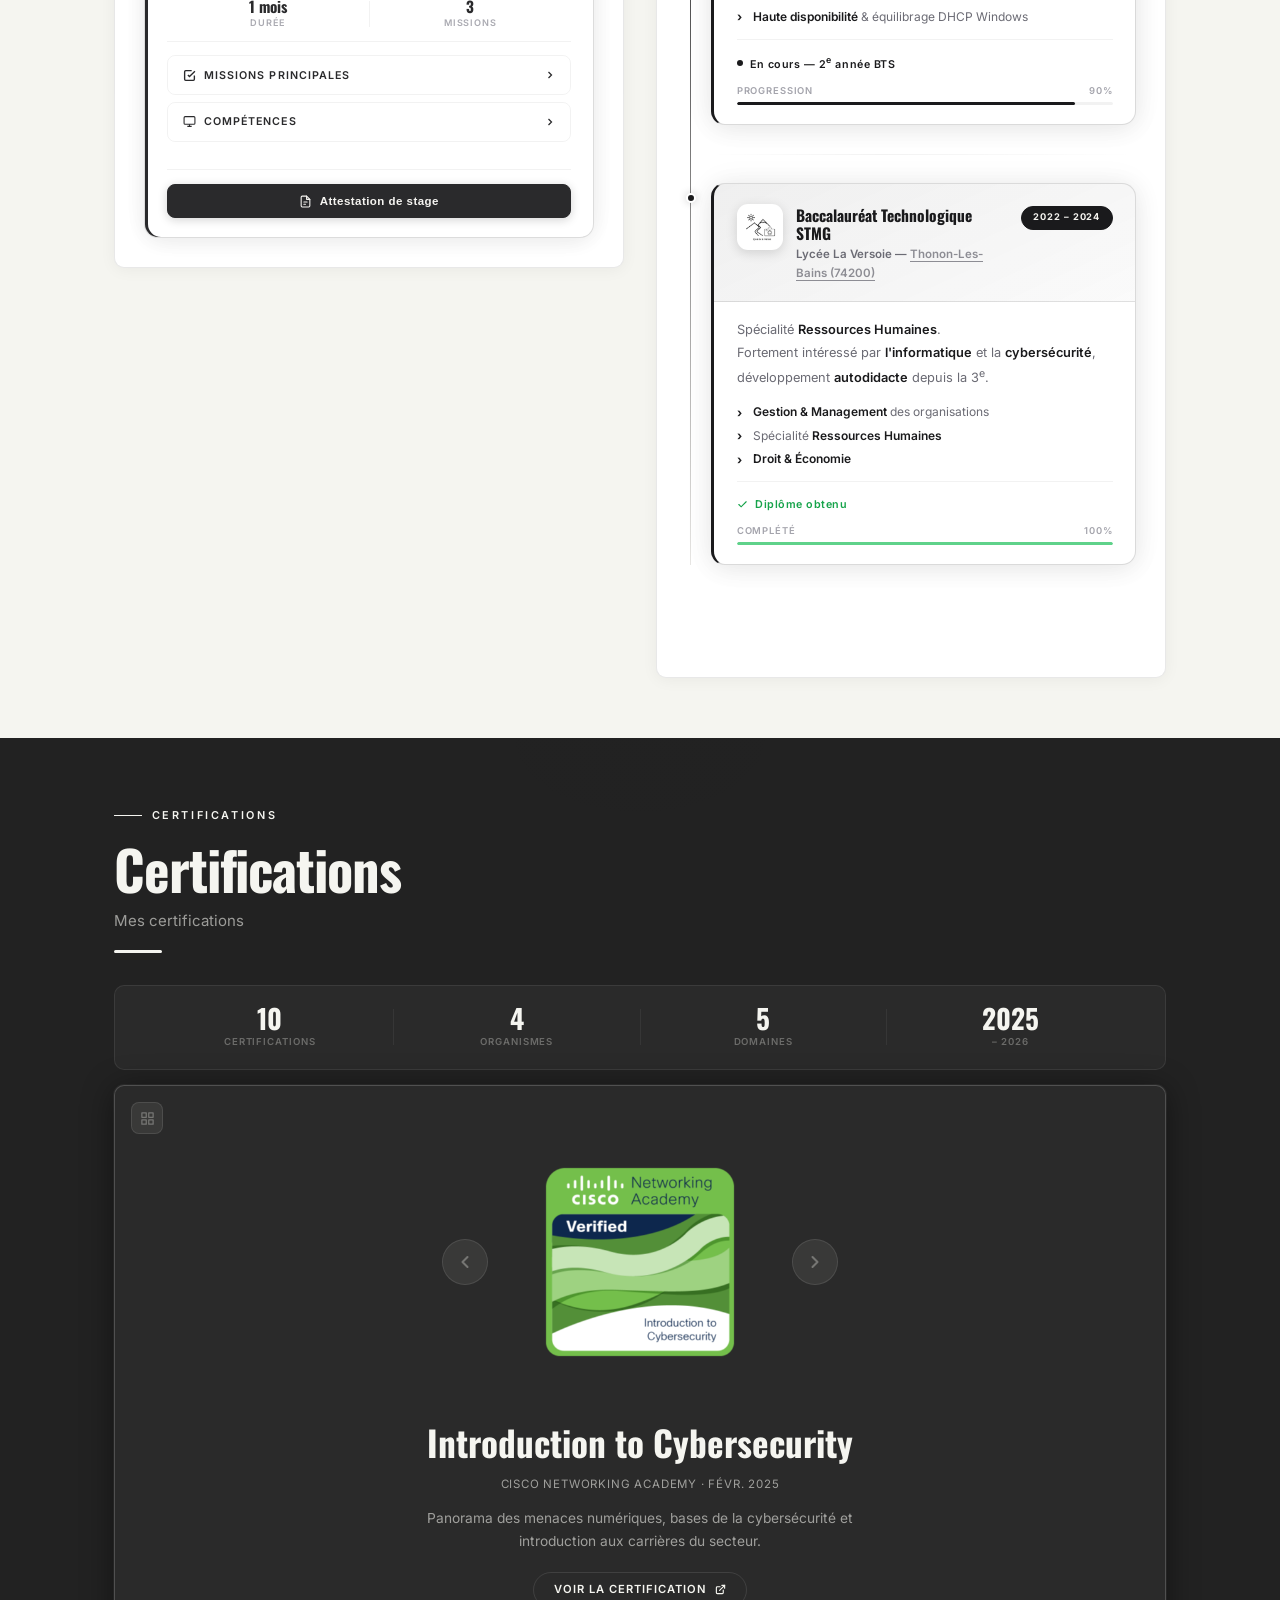
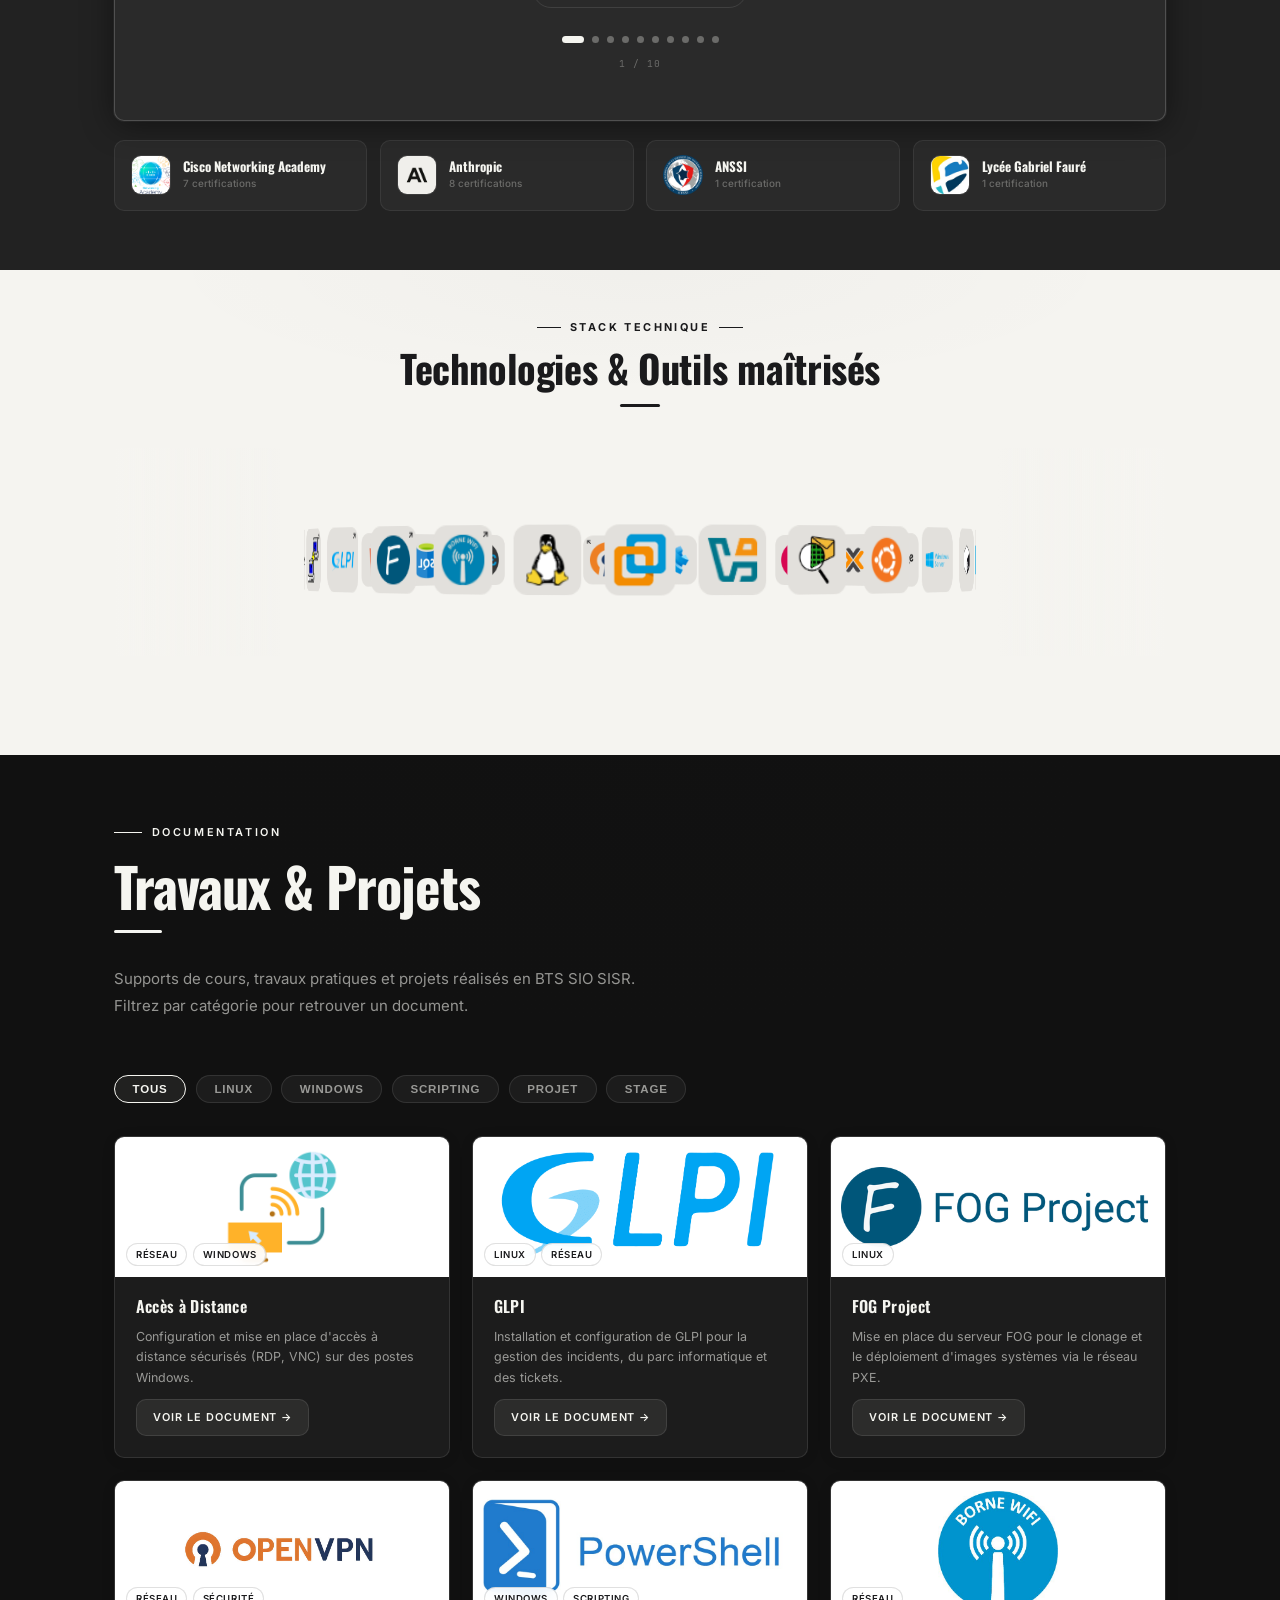
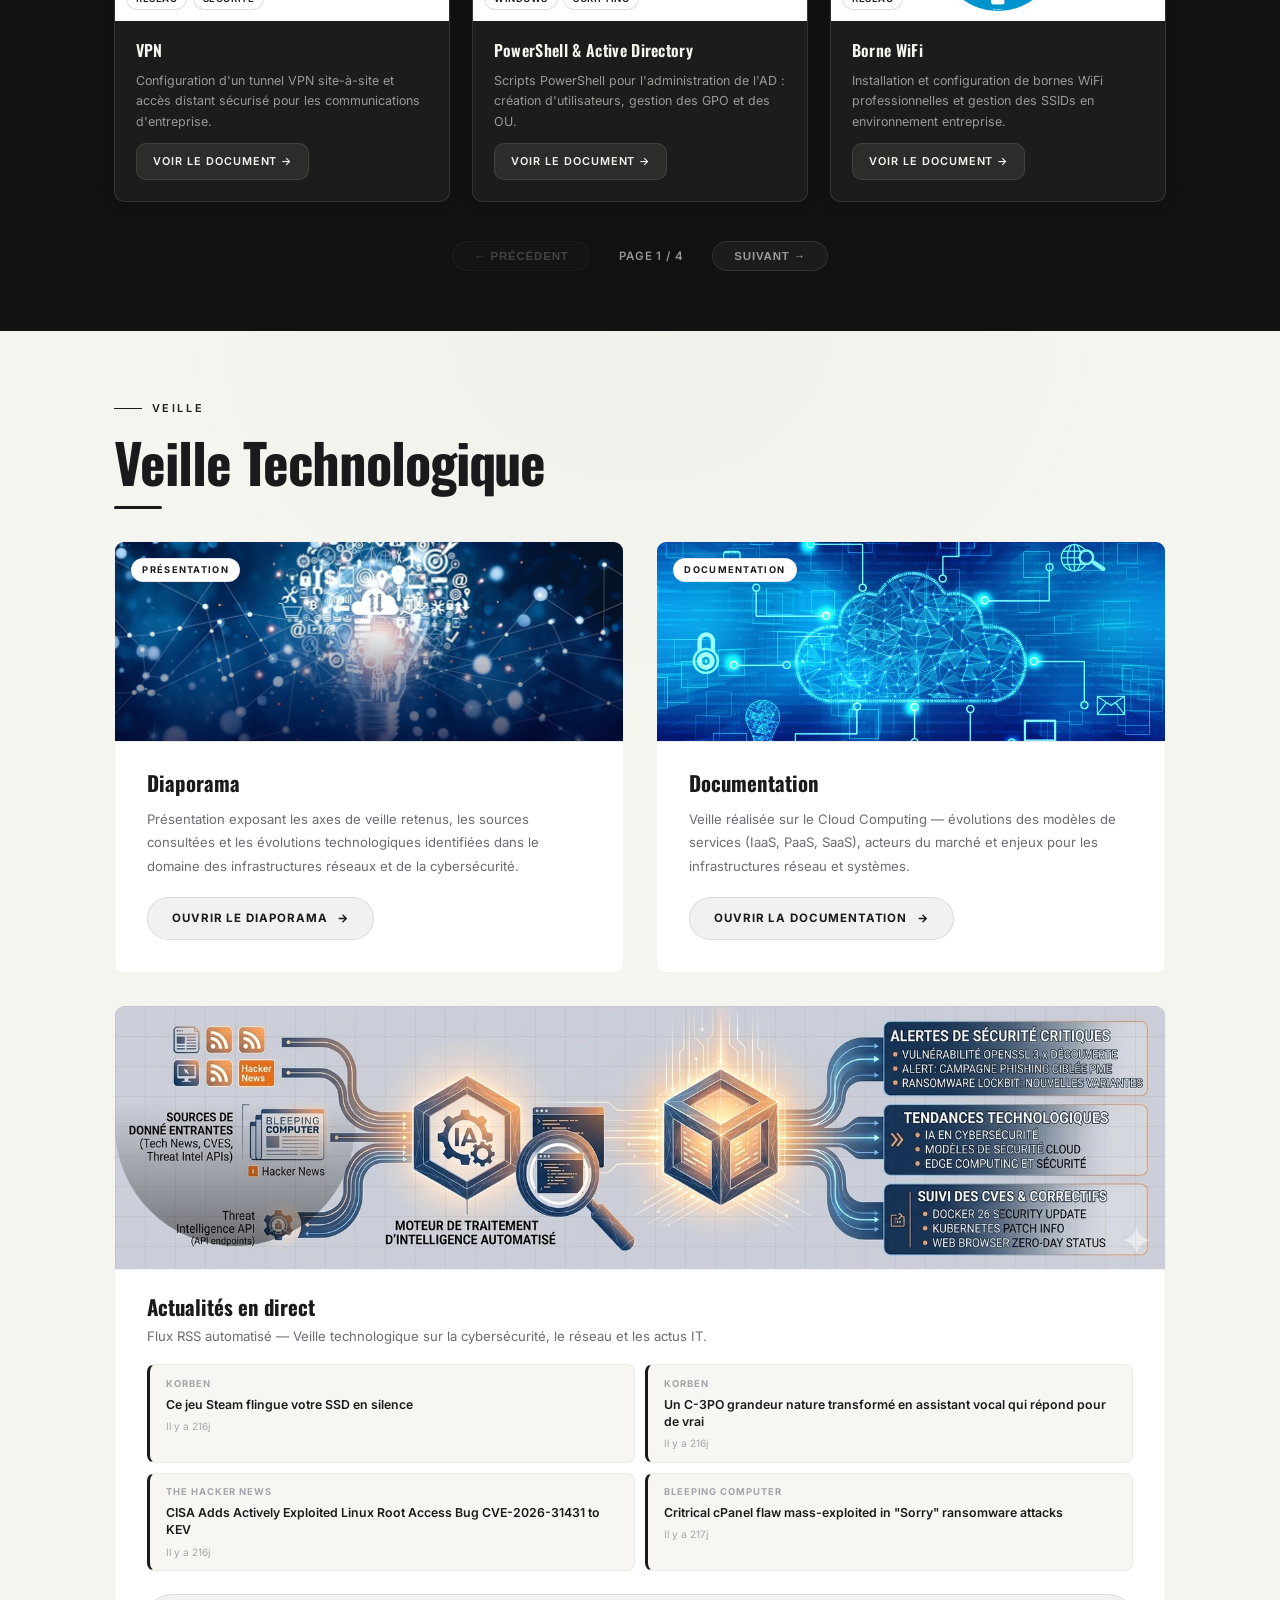
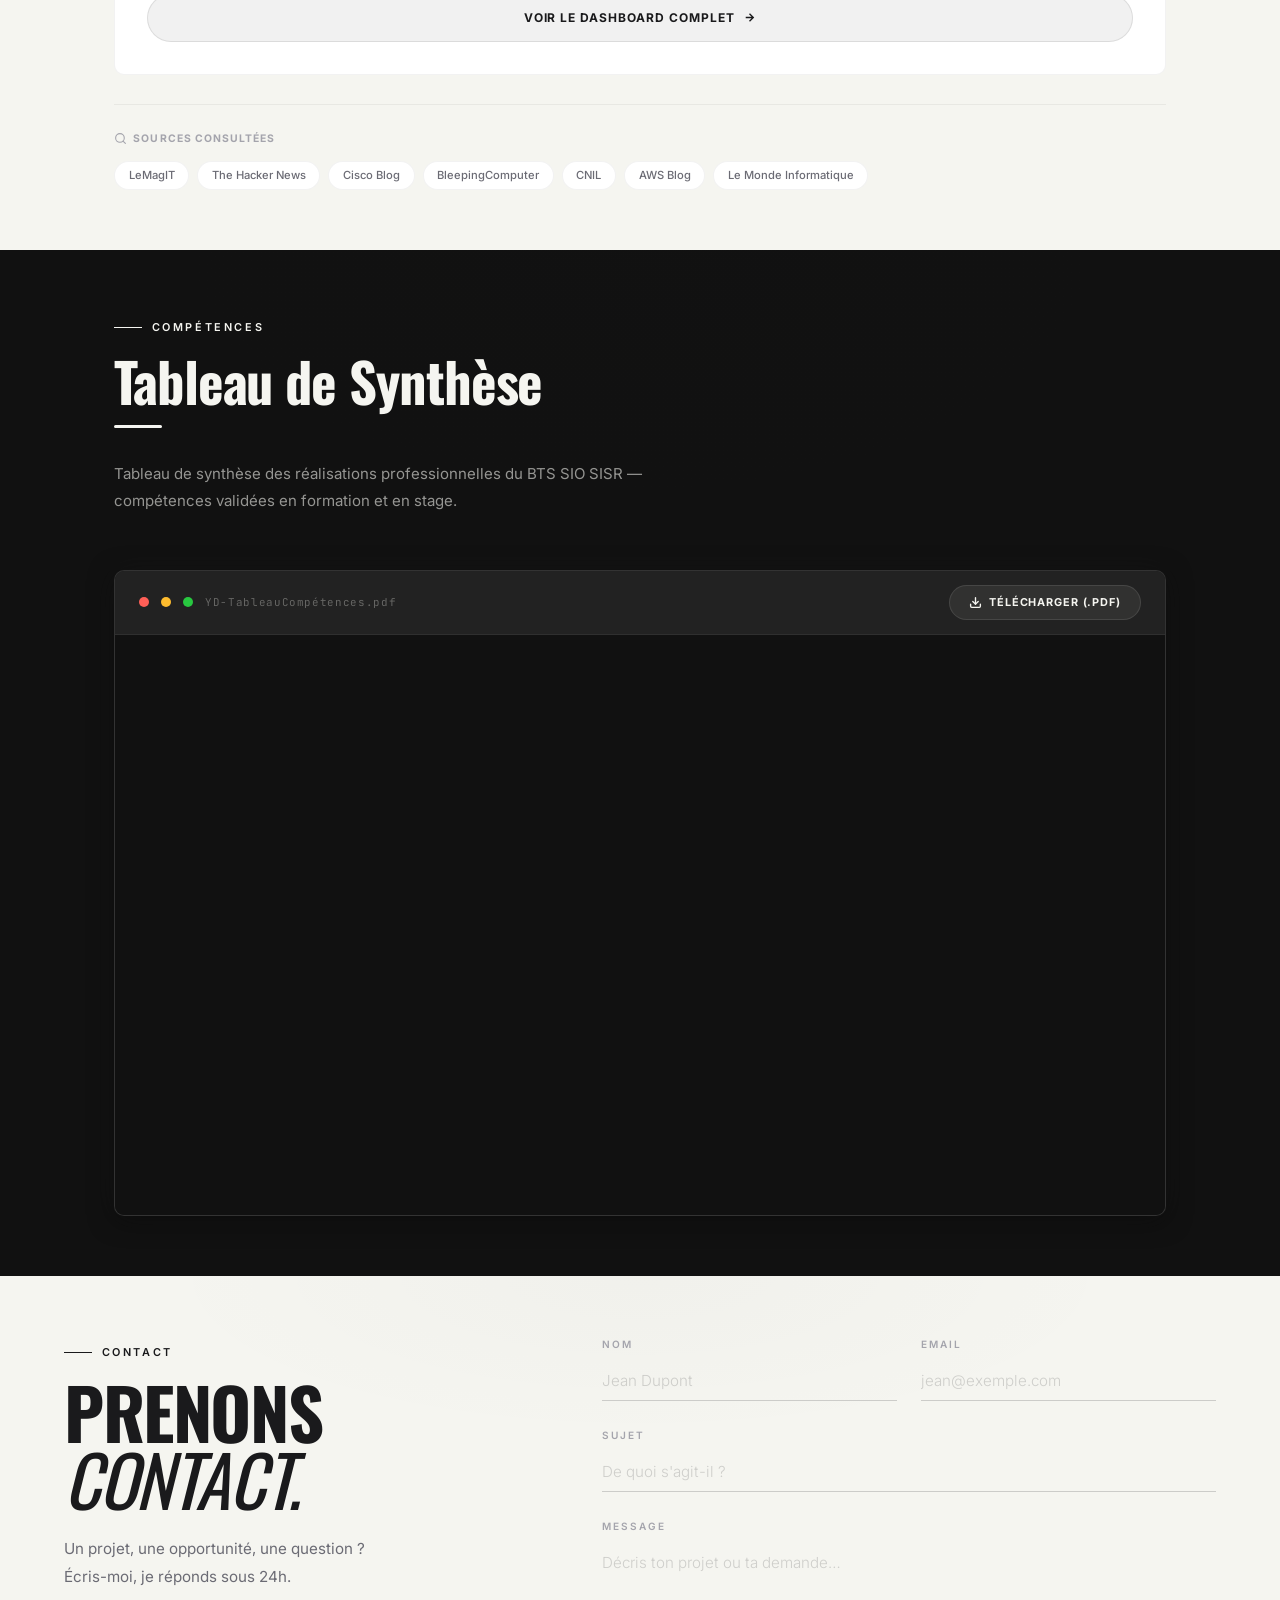
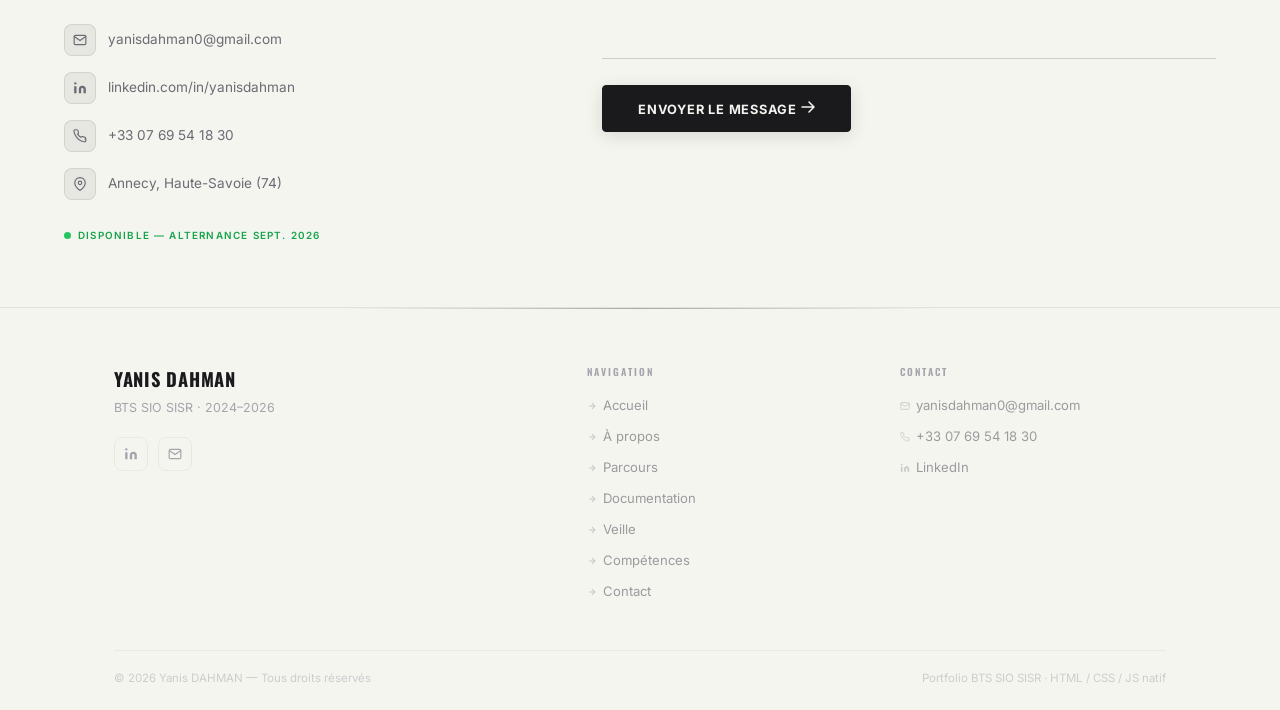
==== commit a6e682e7: "fix: suppression badge en direct sur image" ====
--- a/index.html
+++ b/index.html
@@ -1492,12 +1492,6 @@
           onkeydown="if(event.key==='Enter')window.open('./veille-tech/','_blank','noopener')">
           <div class="veille-visual veille-visual--live">
             <img src="img/veille-banner.webp" alt="Veille technologique" class="vlive-banner-img">
-            <div class="vlive-overlay">
-              <span class="vlive-live-pill">
-                <span class="vlive-dot"></span>
-                En direct
-              </span>
-            </div>
           </div>
           <div class="veille-body veille-body--live">
             <div class="vlive-header">
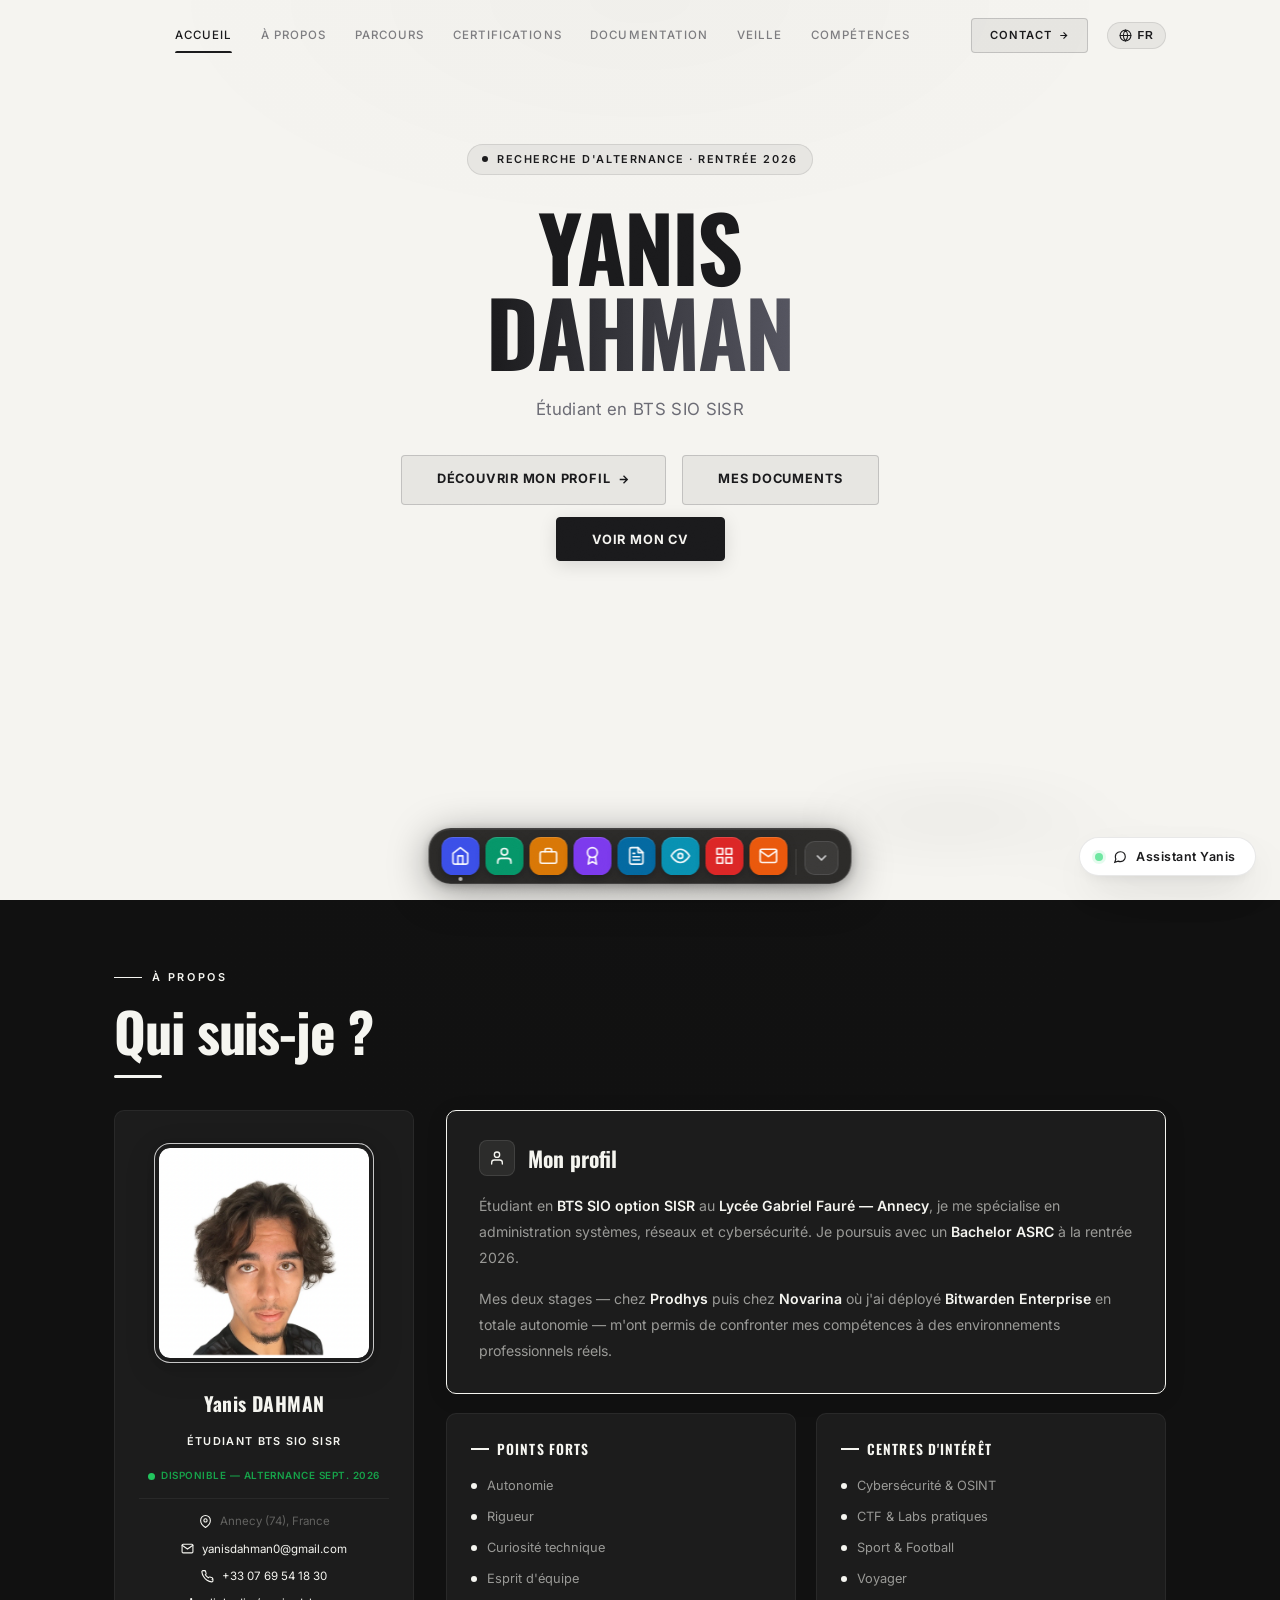
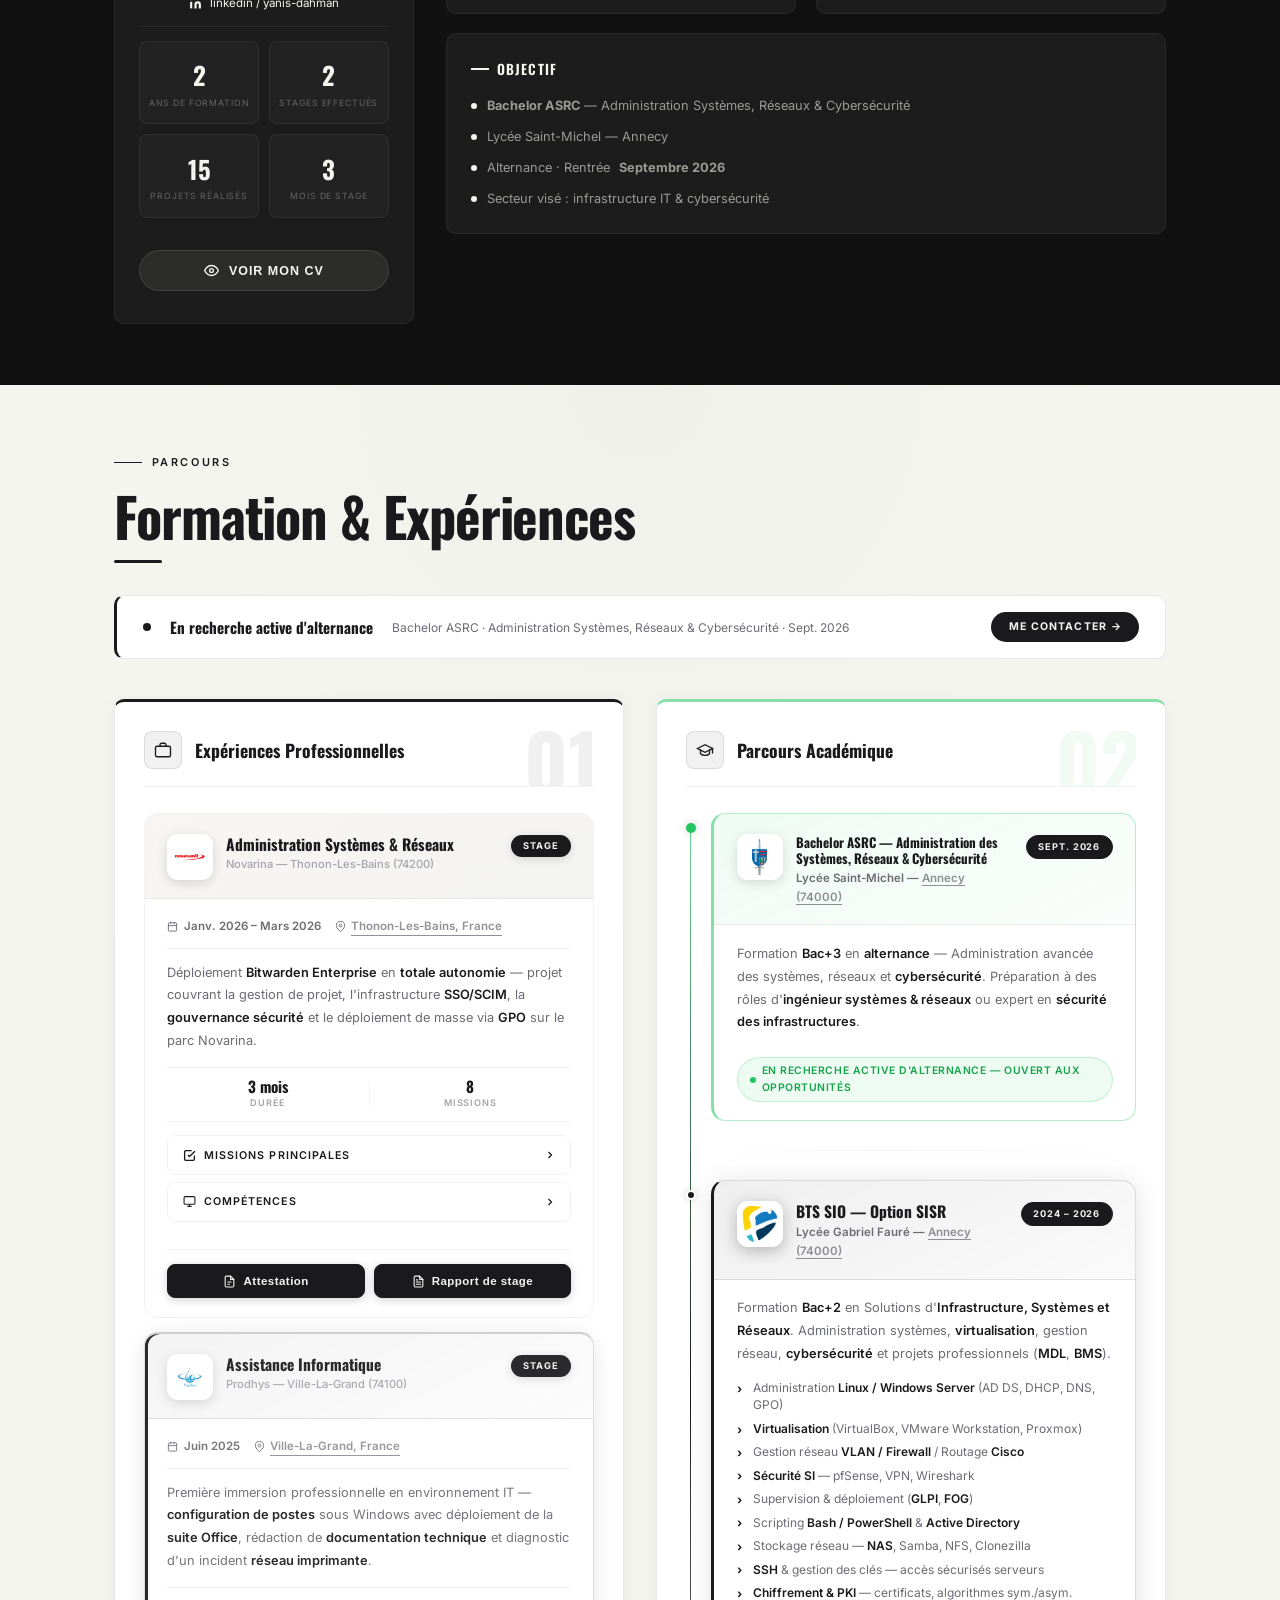
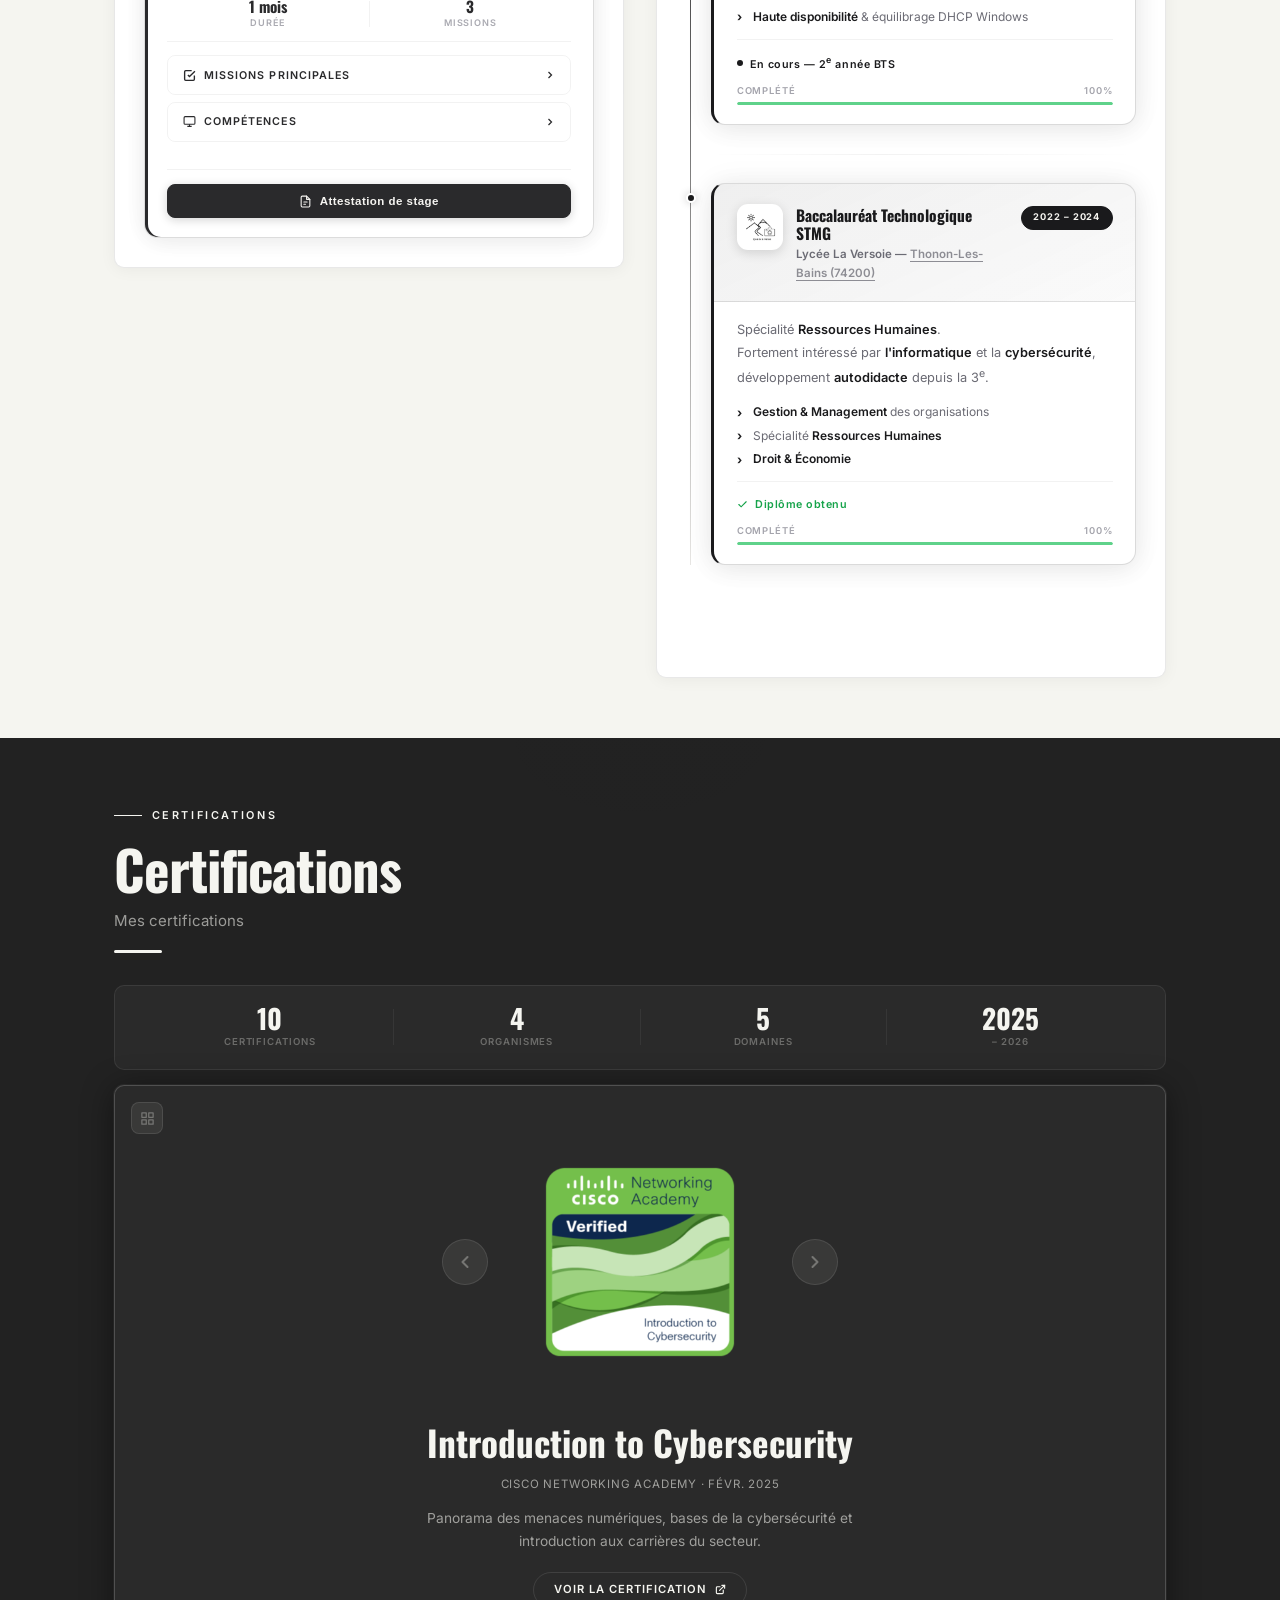
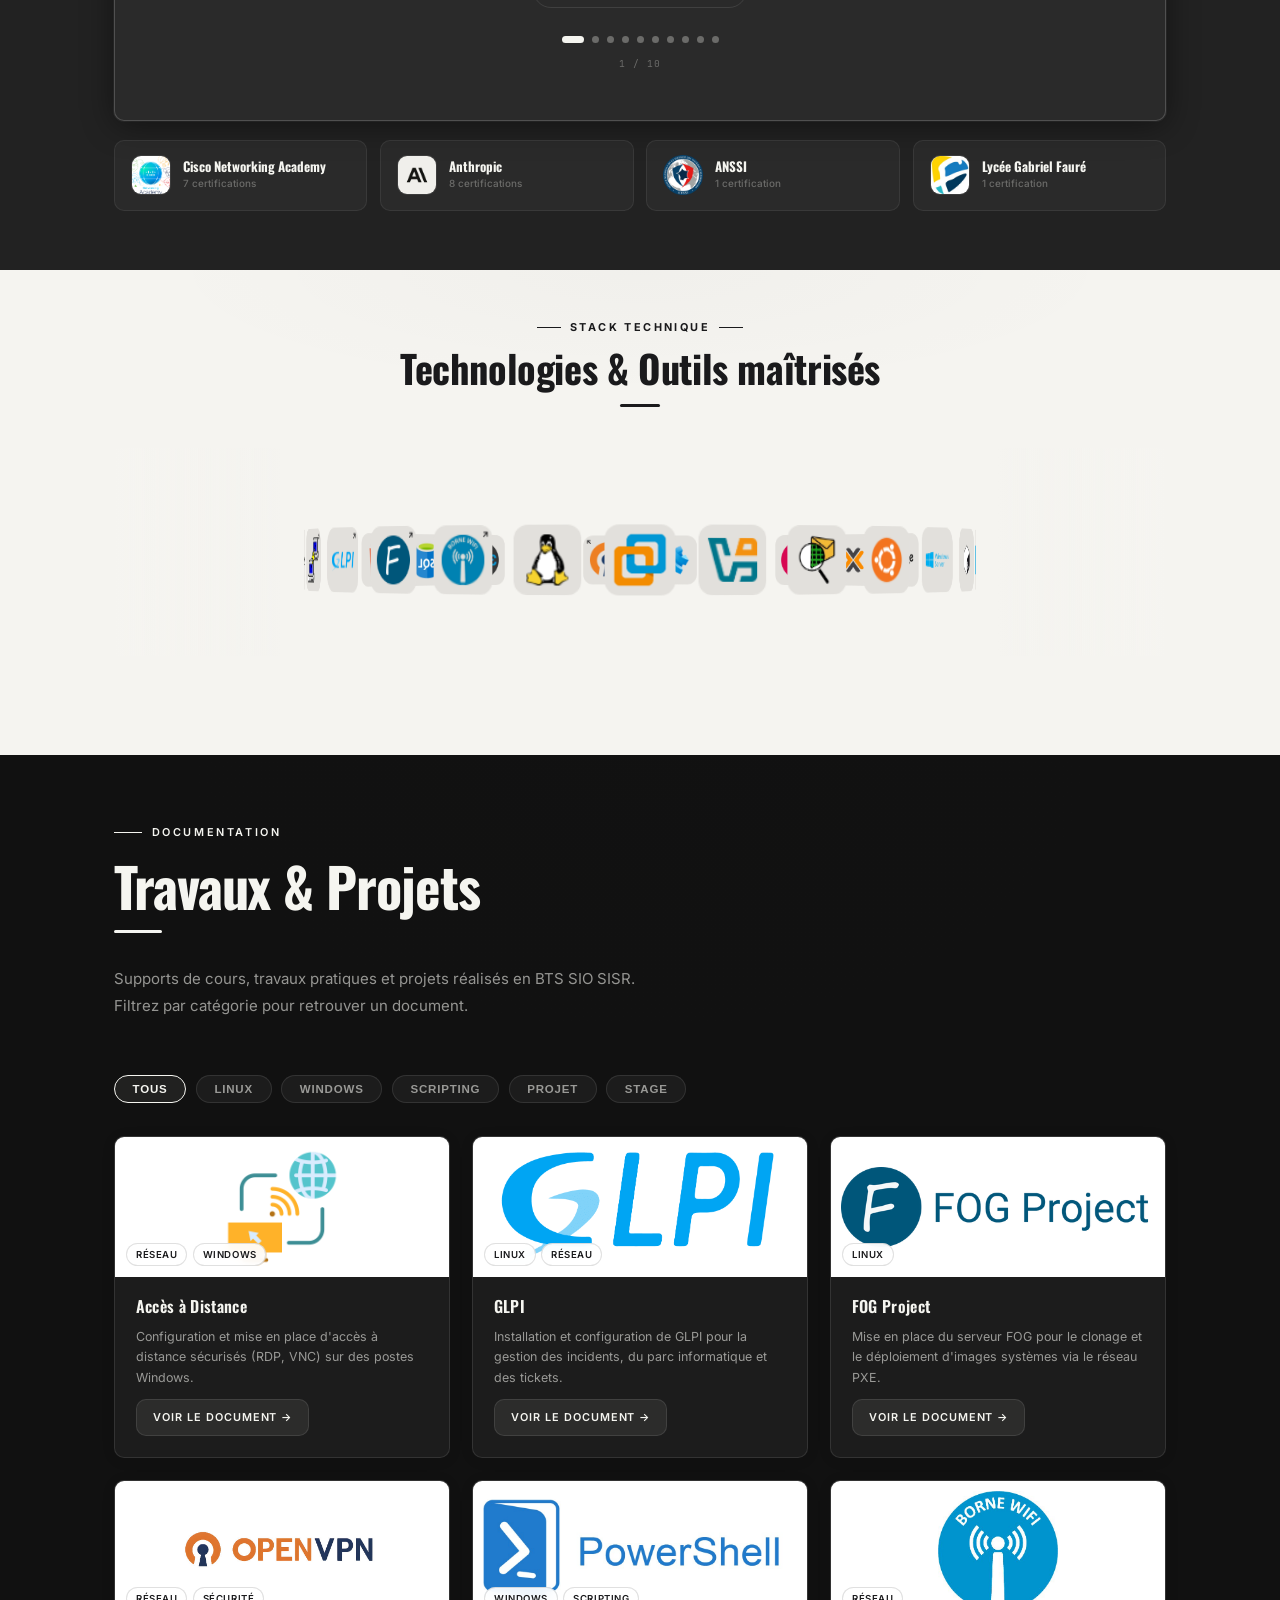
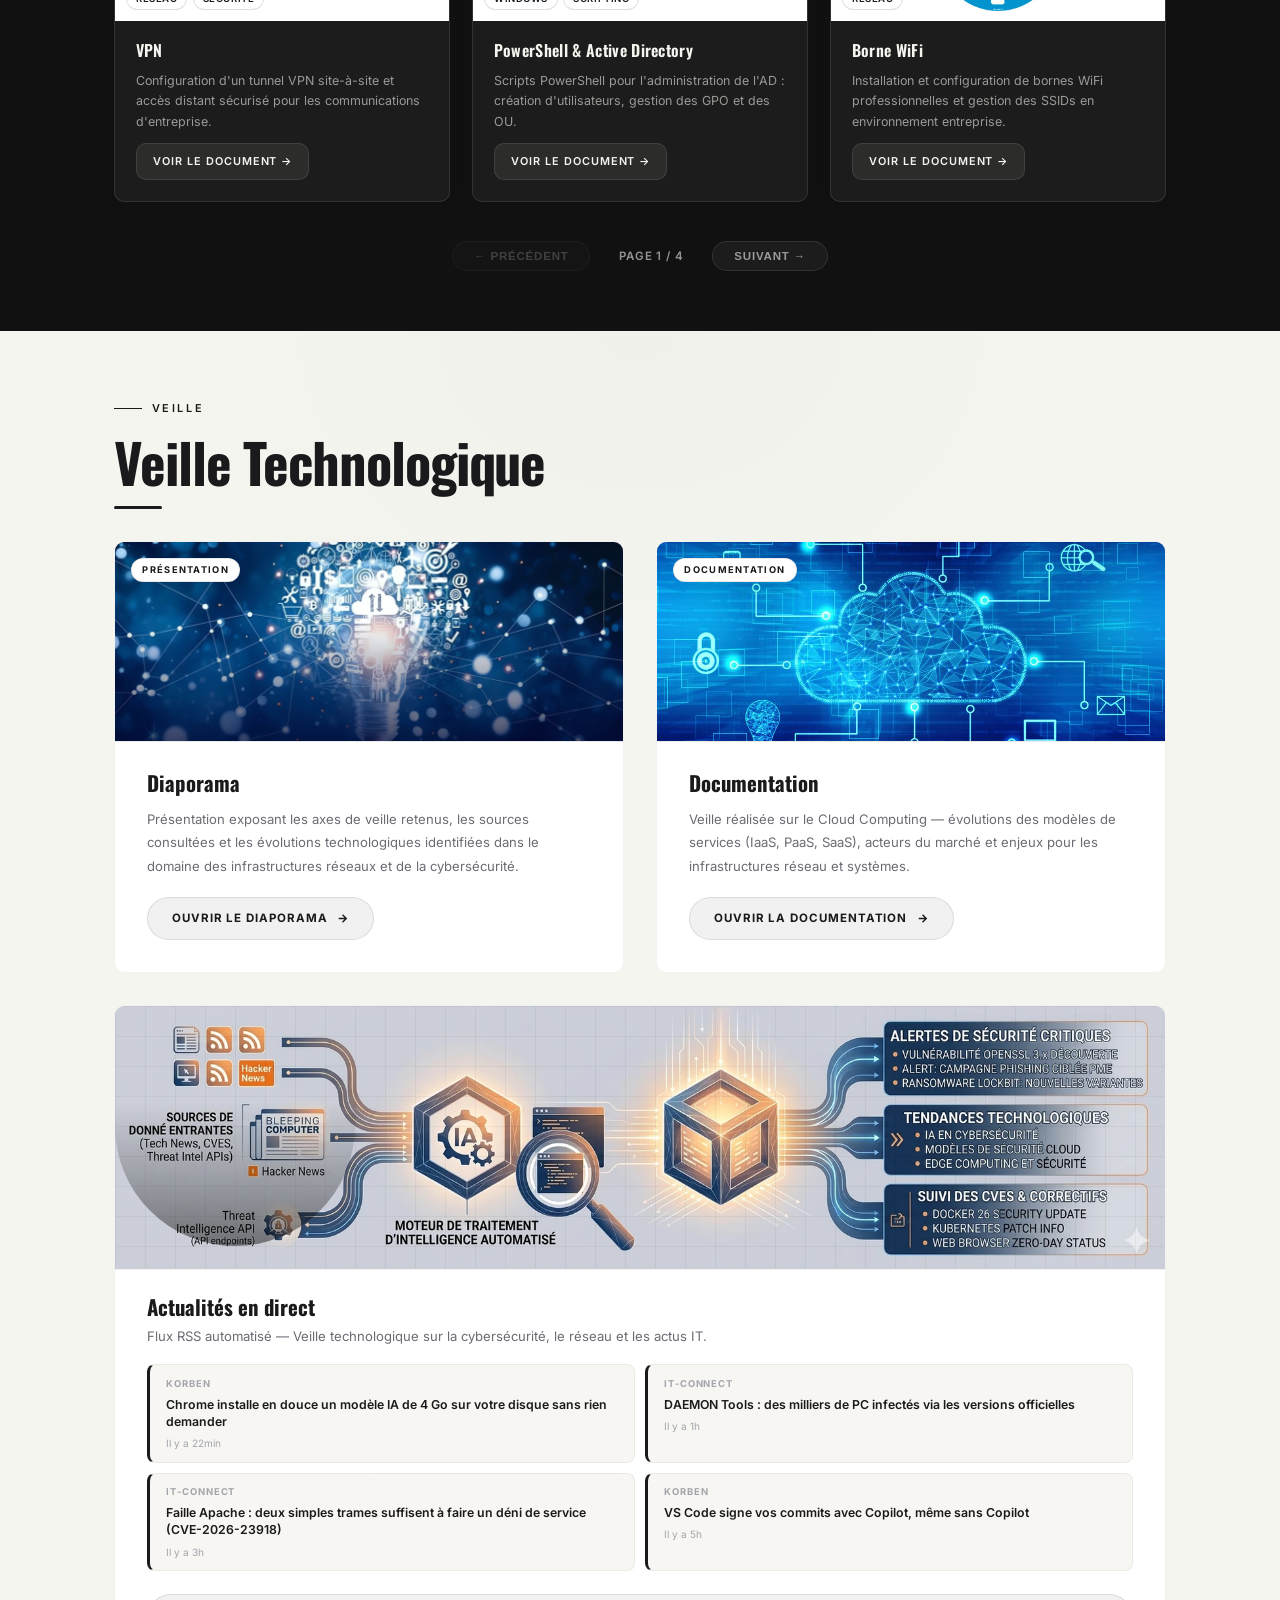
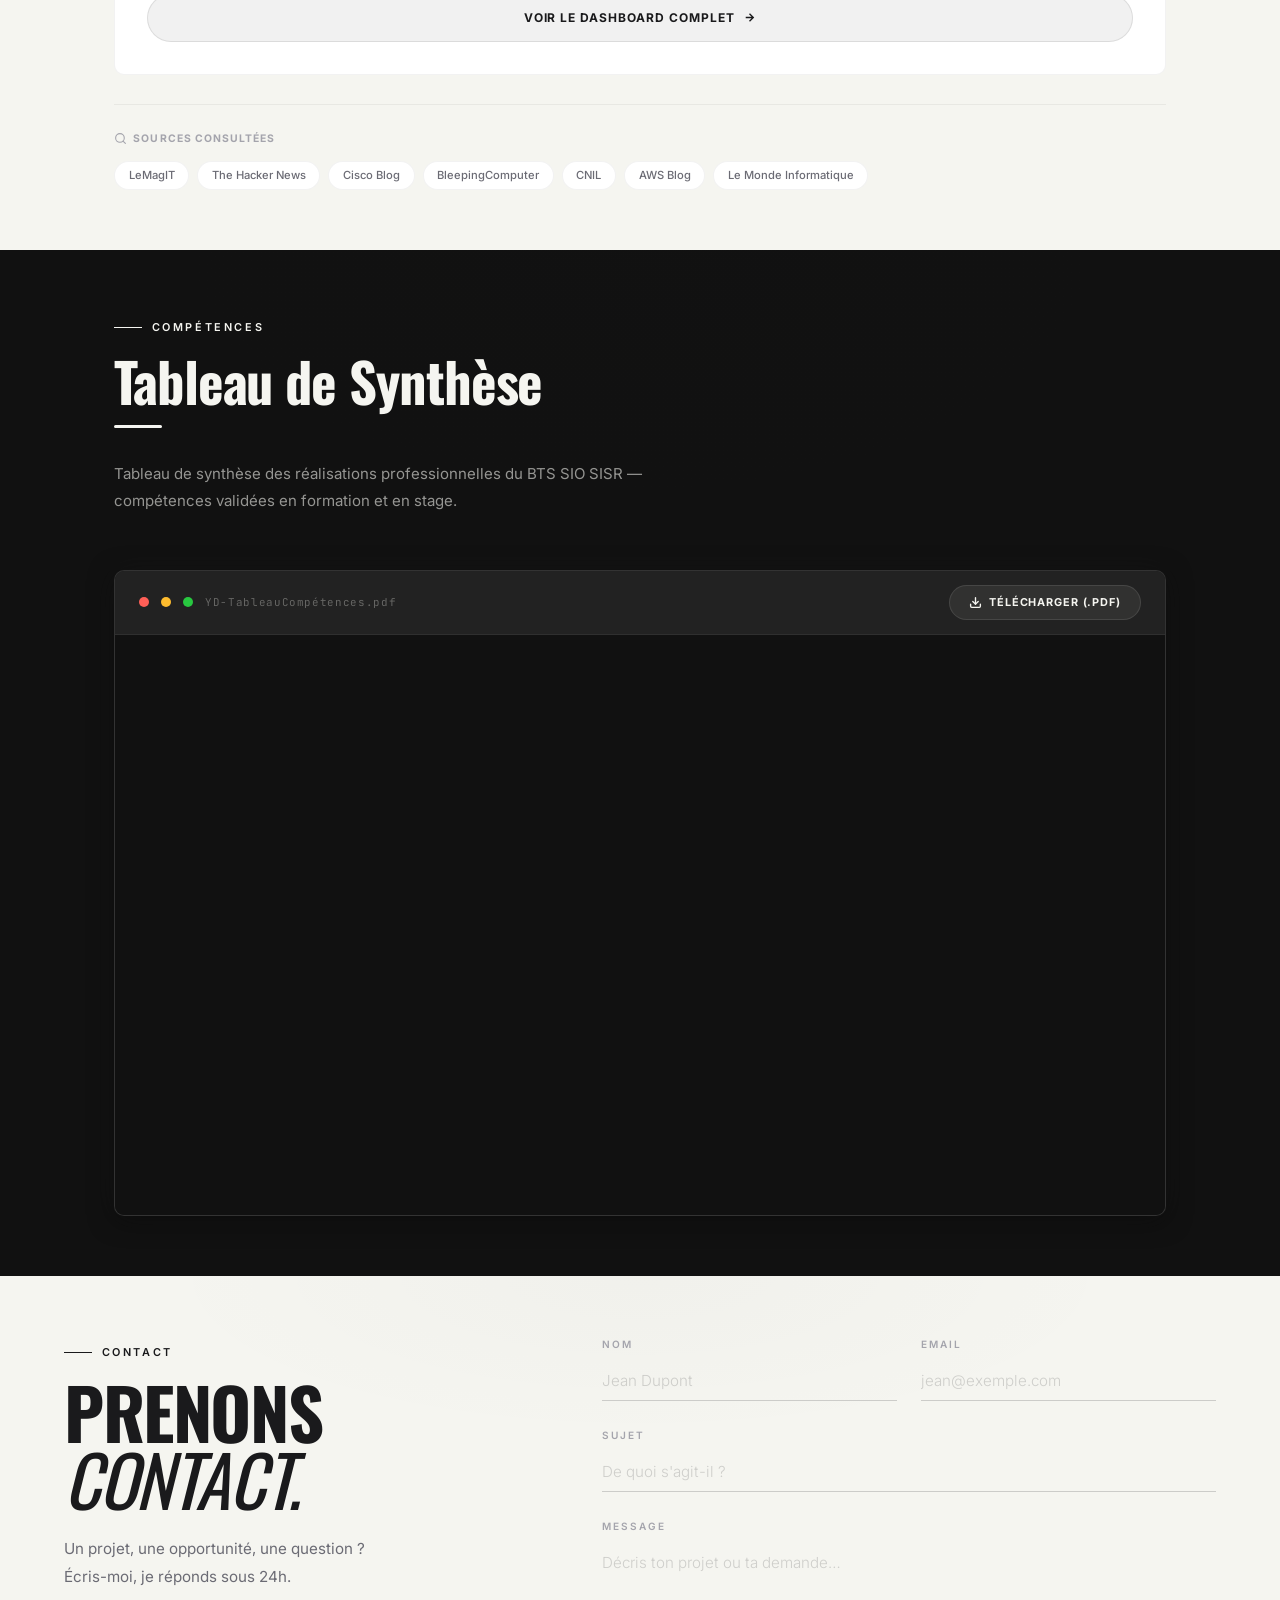
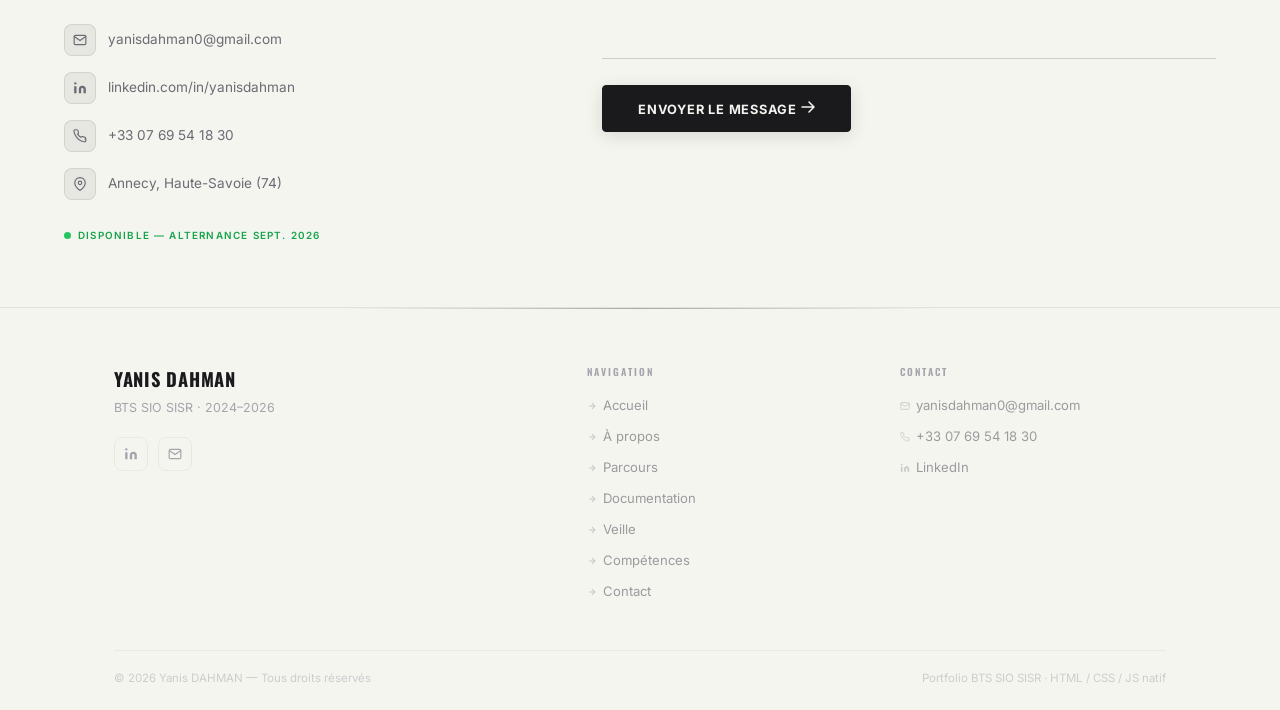
==== commit 7684d84d: "feat: BTS SIO progression 100% - formation terminée Co-Authored-By: Claude Sonnet 4.6 <noreply@anthr" ====
--- a/index.html
+++ b/index.html
@@ -784,8 +784,8 @@
                   <span>En cours — 2<sup>e</sup> année BTS</span>
                 </div>
                 <div class="acad-progress-wrap">
-                  <div class="acad-progress-label"><span>Progression</span><span>90%</span></div>
-                  <div class="acad-progress-bar"><div class="acad-progress-fill" style="--pct:90%"></div></div>
+                  <div class="acad-progress-label"><span>Complété</span><span>100%</span></div>
+                  <div class="acad-progress-bar"><div class="acad-progress-fill acad-progress-fill--done" style="--pct:100%"></div></div>
                 </div>
                 </div>
               </div>
--- a/css/documentation.css
+++ b/css/documentation.css
@@ -181,11 +181,9 @@
       border-radius:var(--r); overflow:hidden;
       display:flex; flex-direction:column;
       text-decoration:none; color:inherit;
-      transition:transform .38s var(--ease), box-shadow .38s var(--ease), border-color .28s;
+      transition:border-color .28s;
     }
     .veille-card:hover {
-      transform:translateY(-10px);
-      box-shadow:var(--shadow), var(--shadow-glow);
       border-color:var(--accent);
     }
 
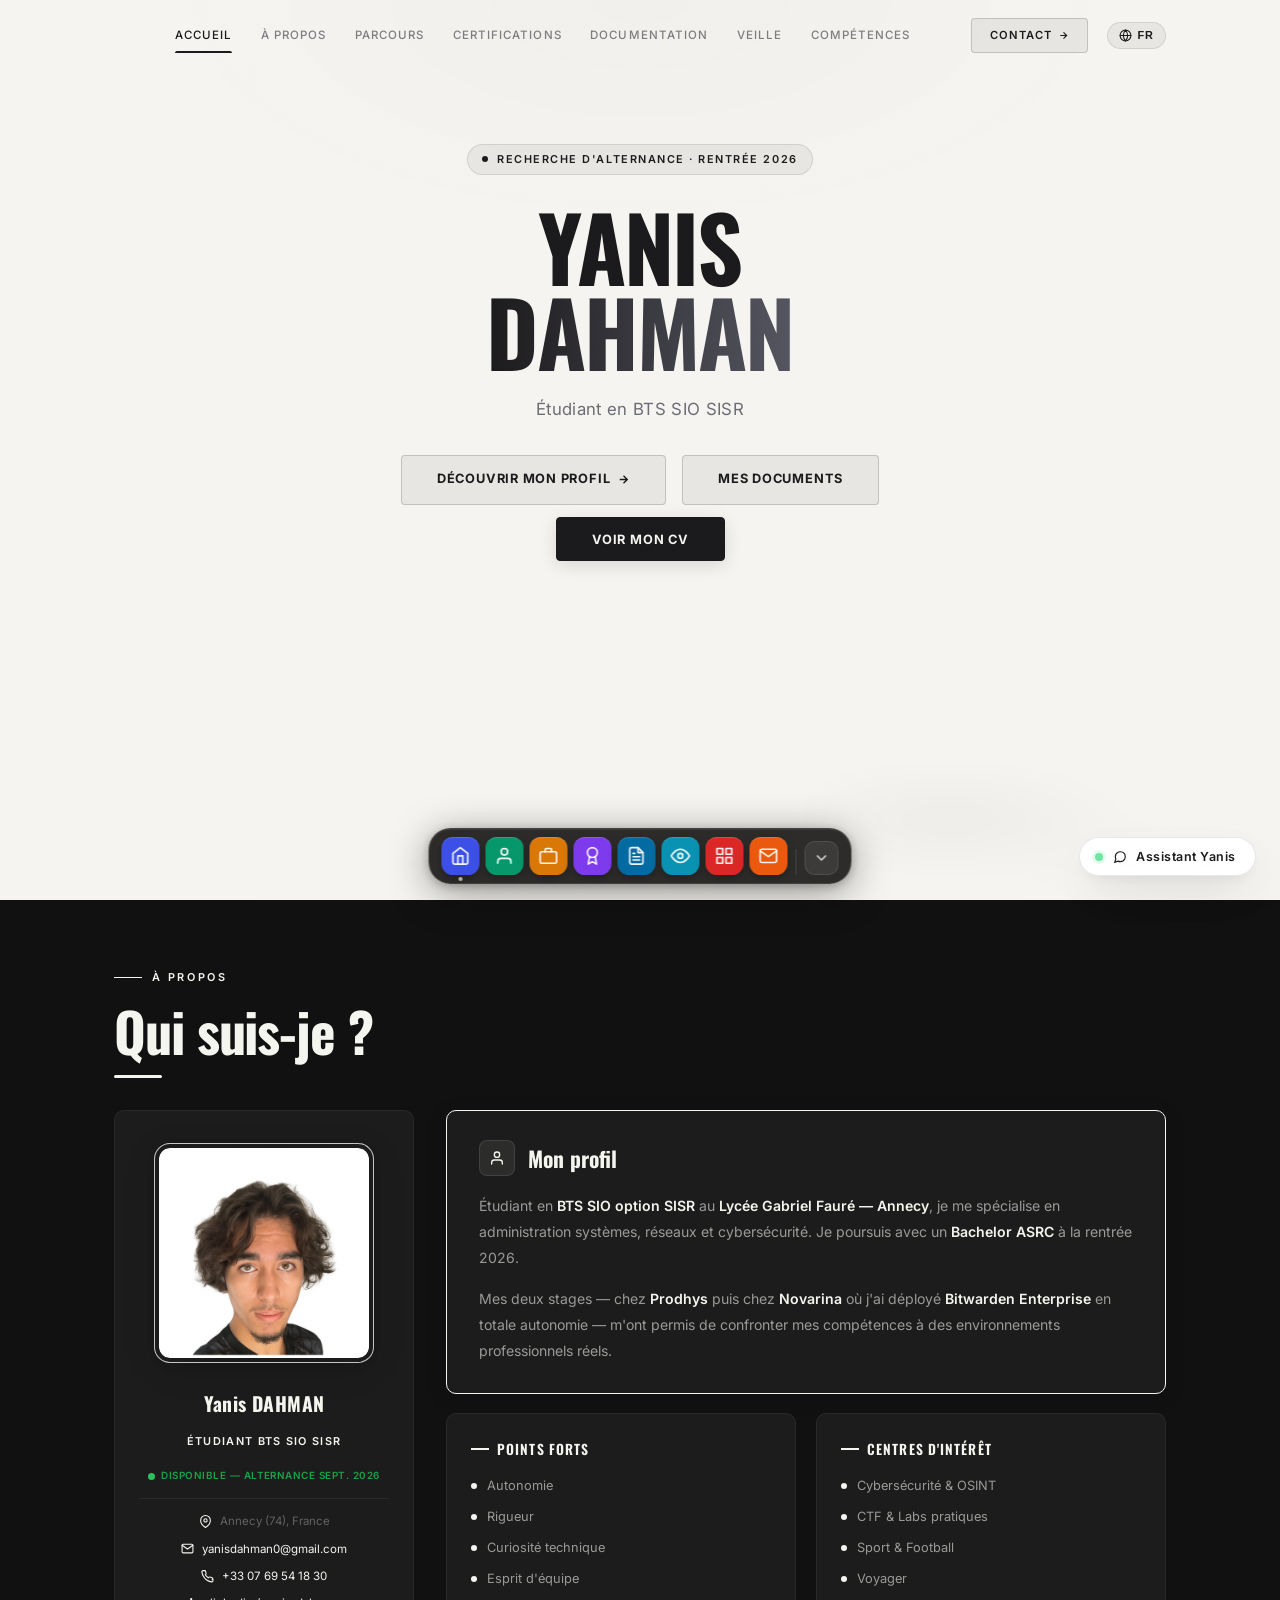
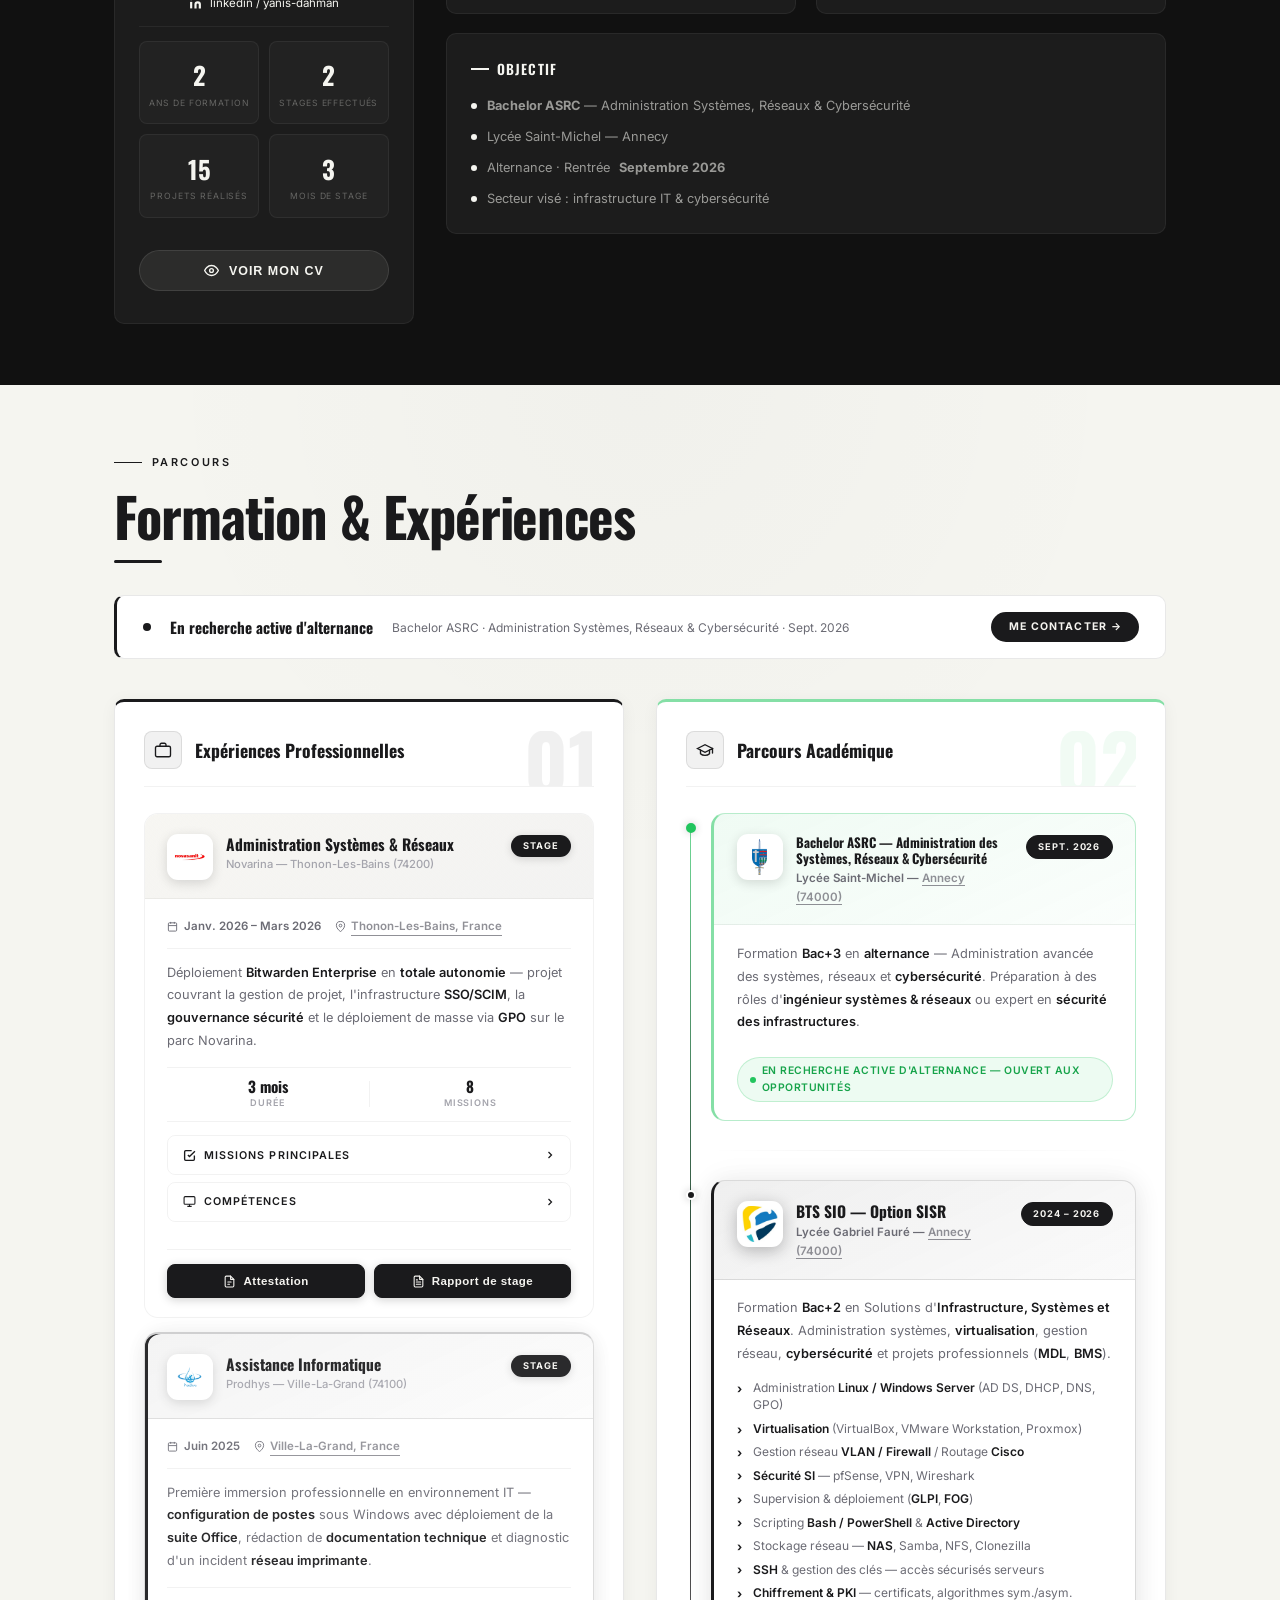
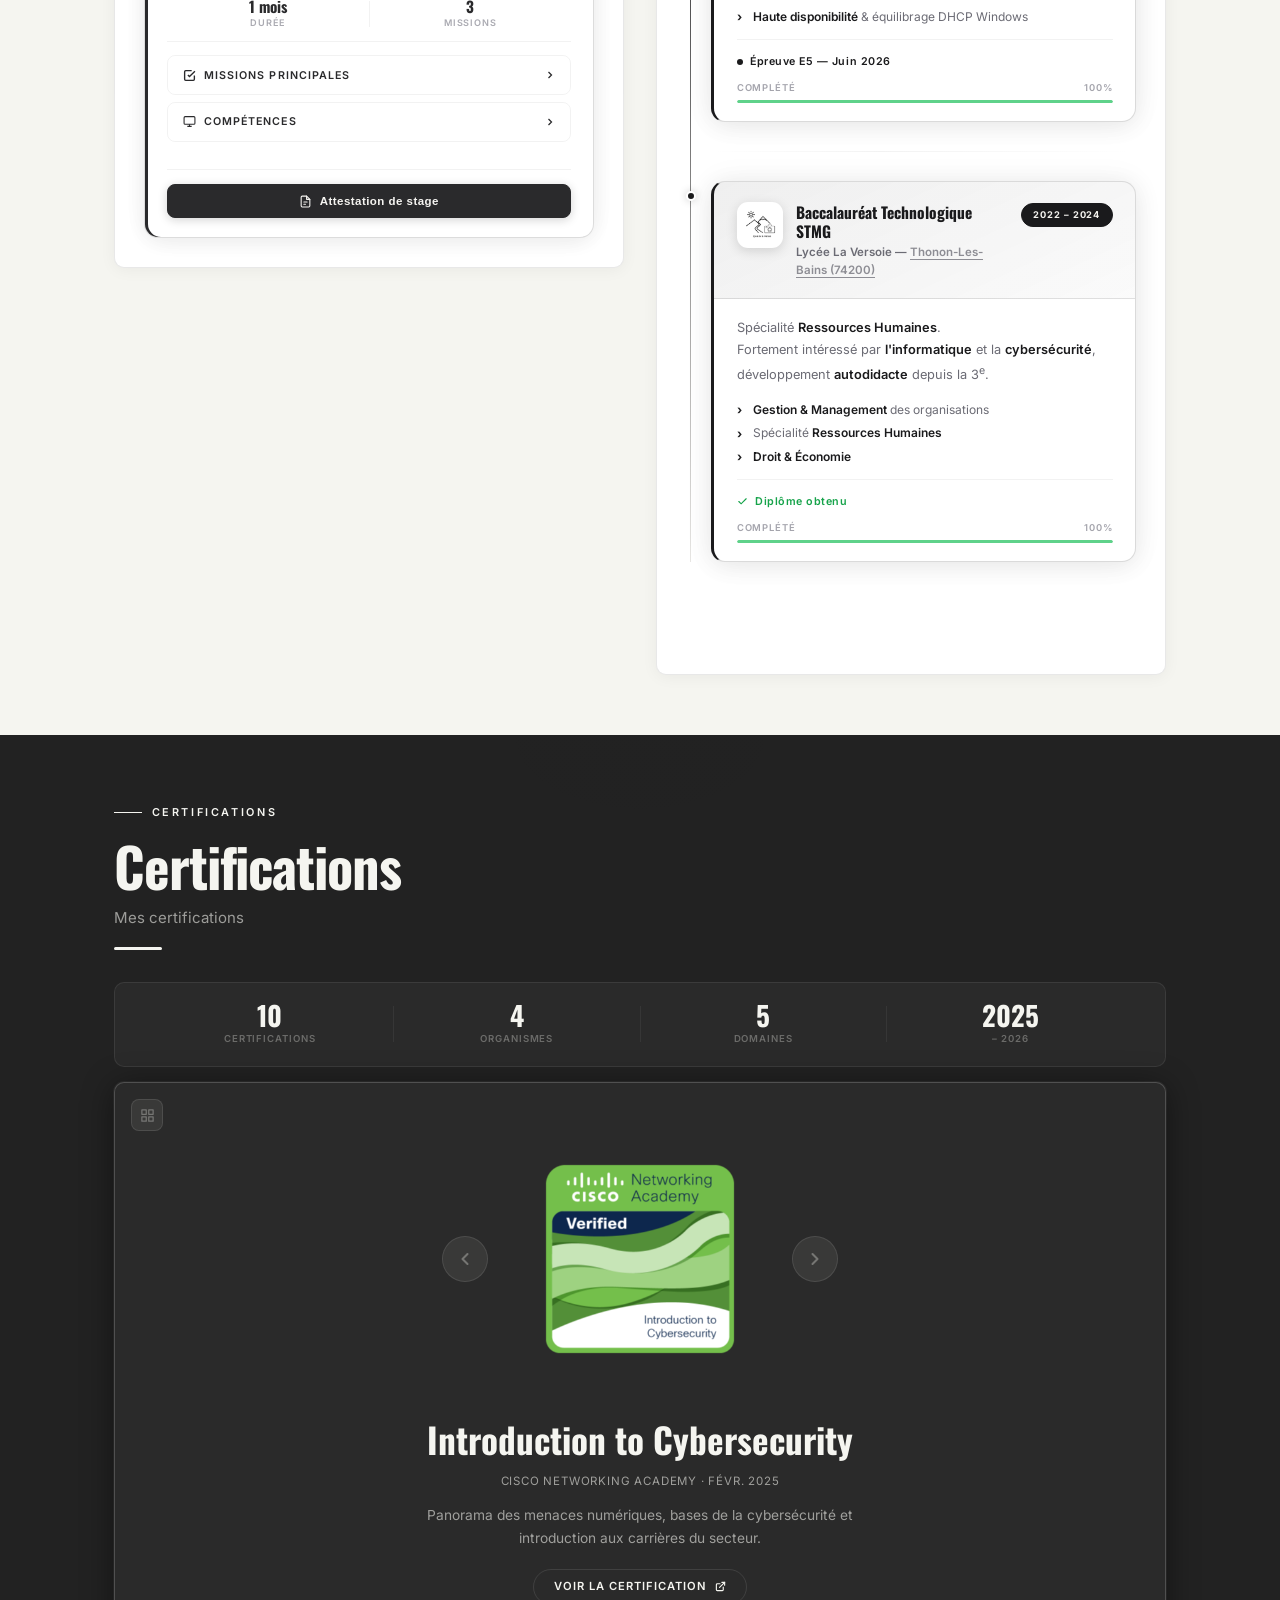
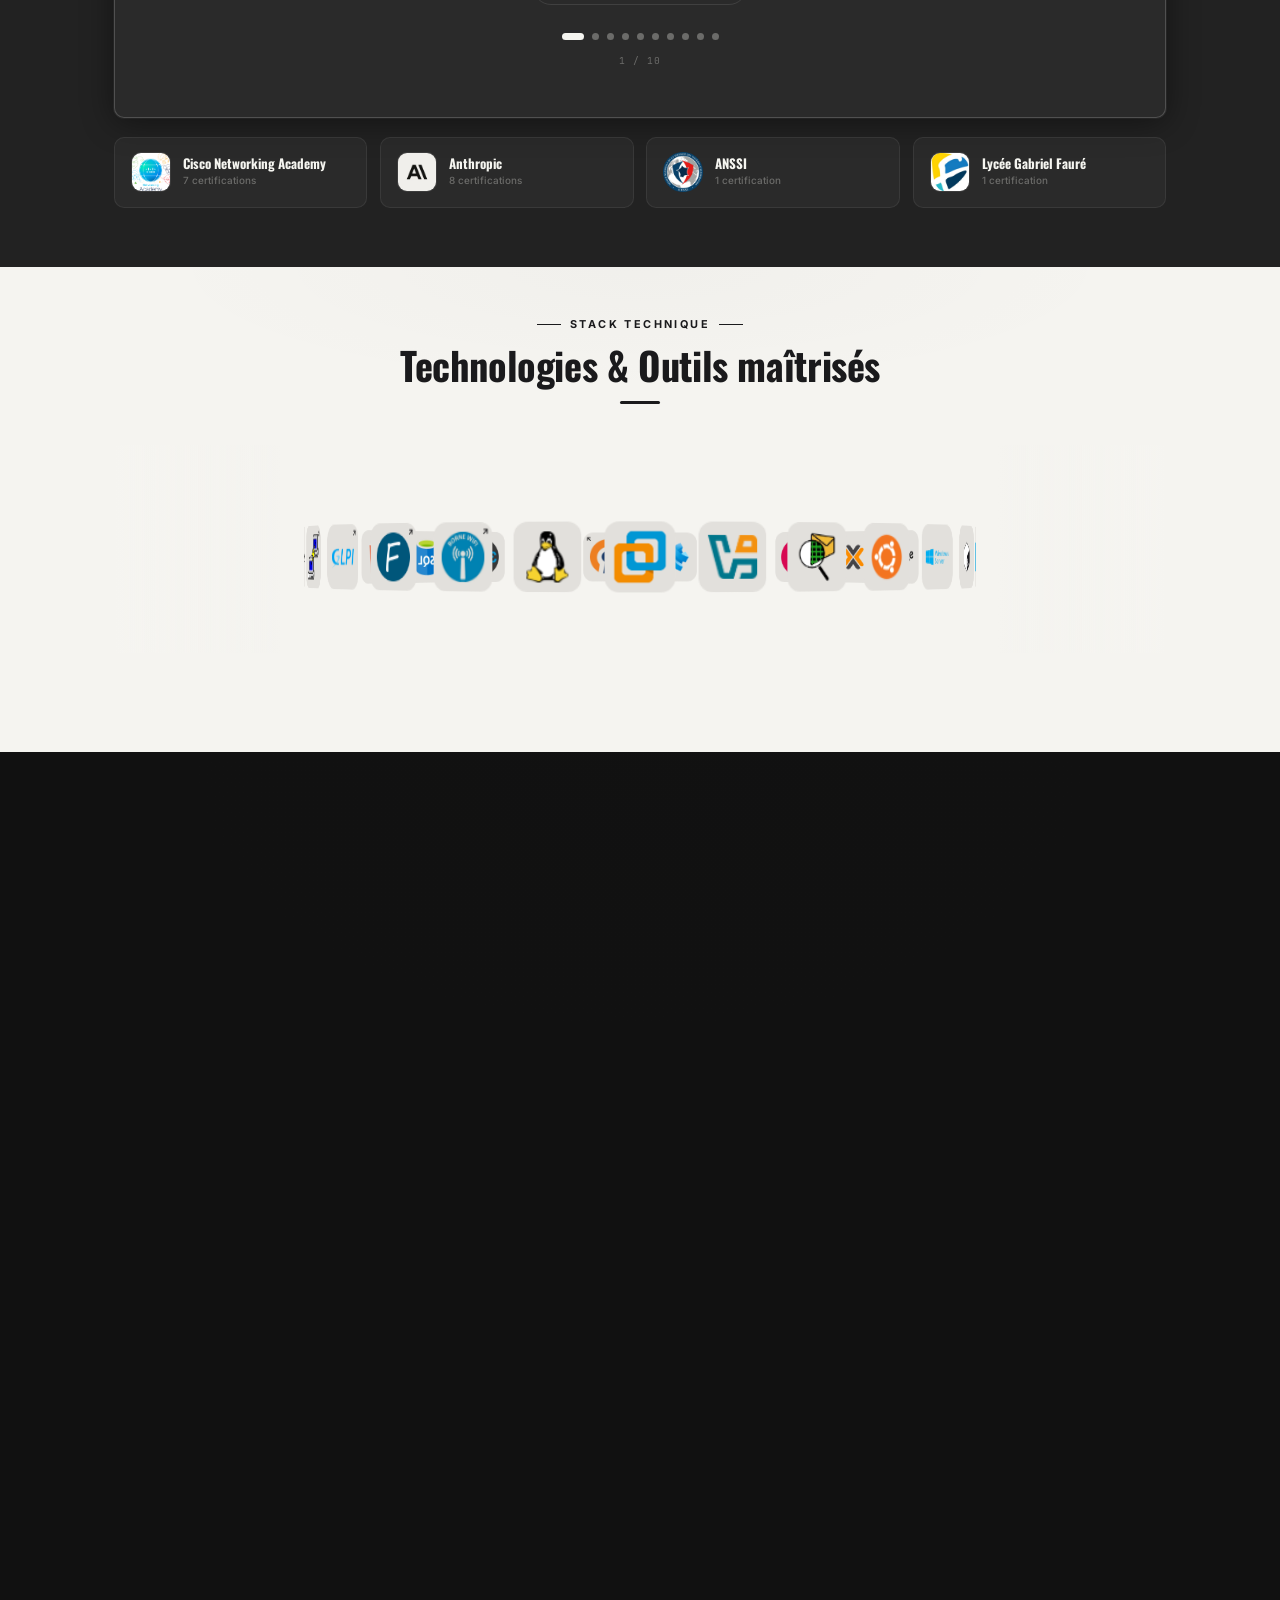
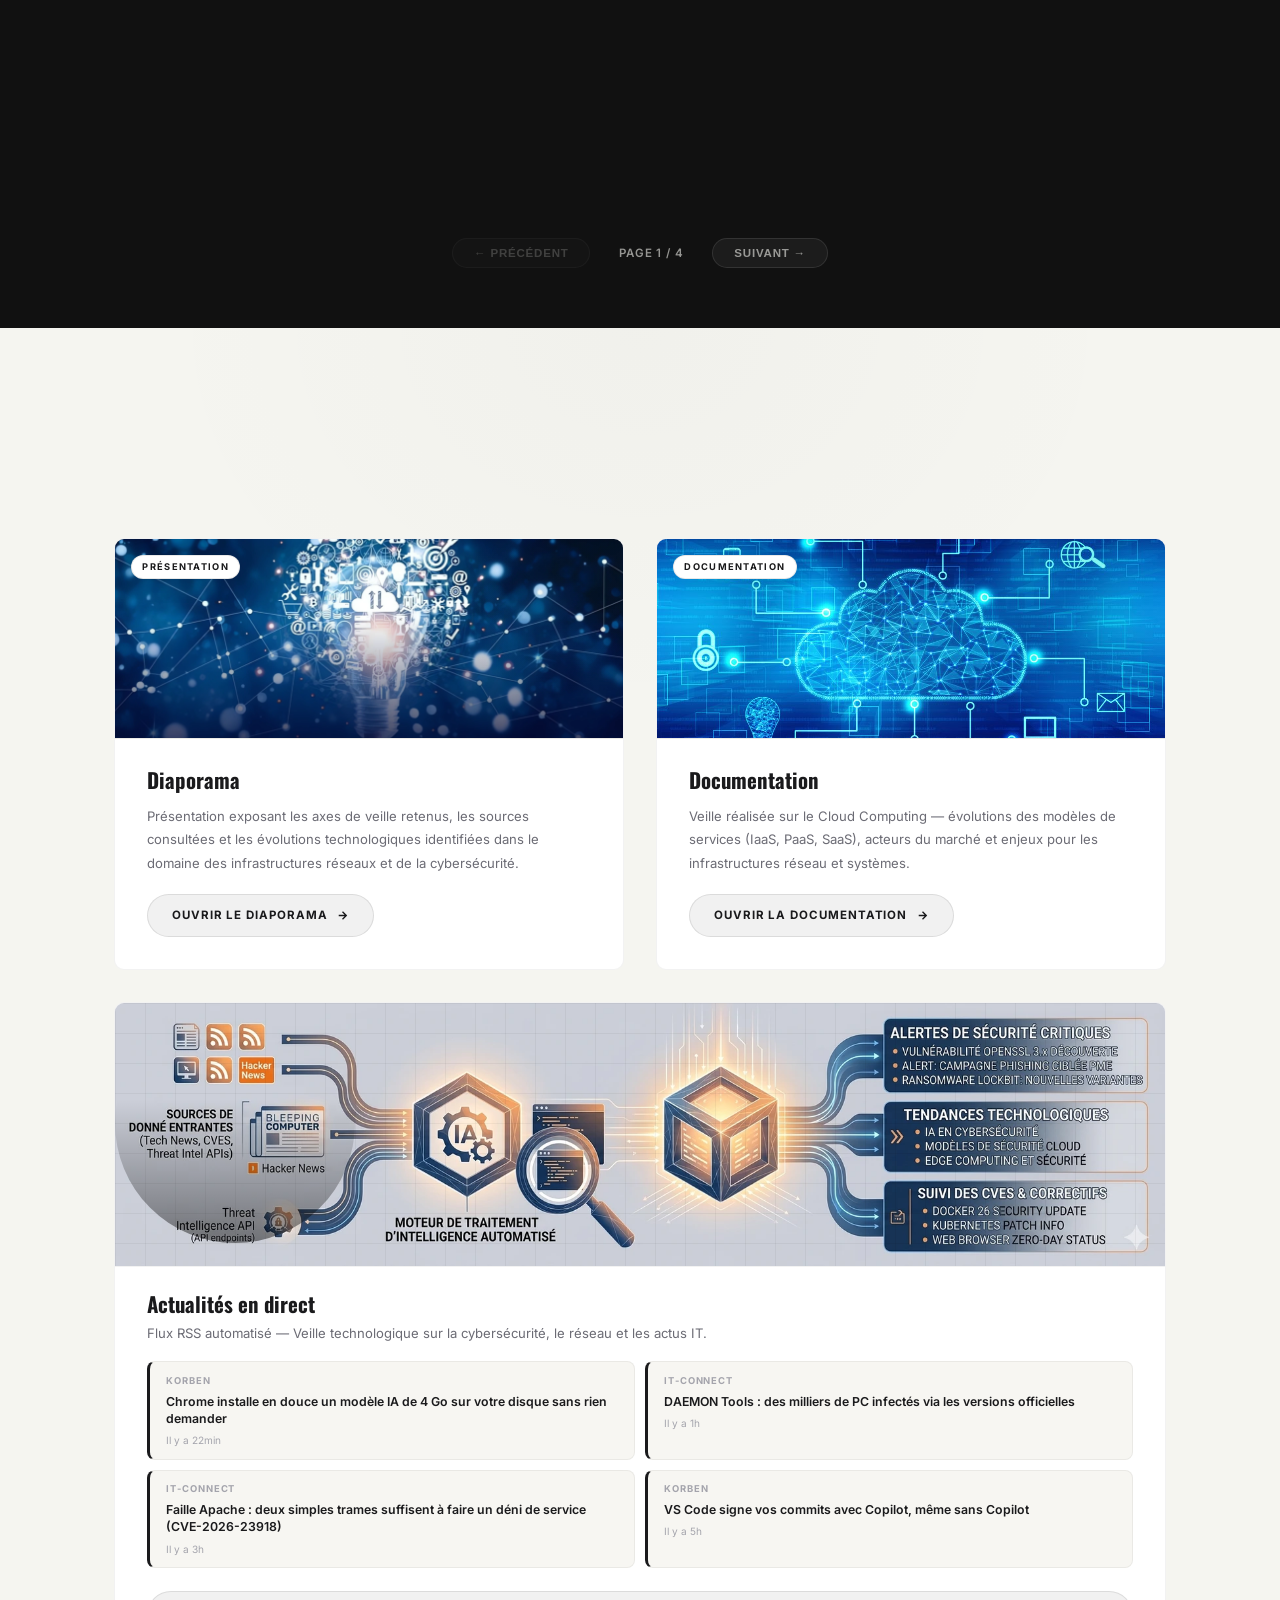
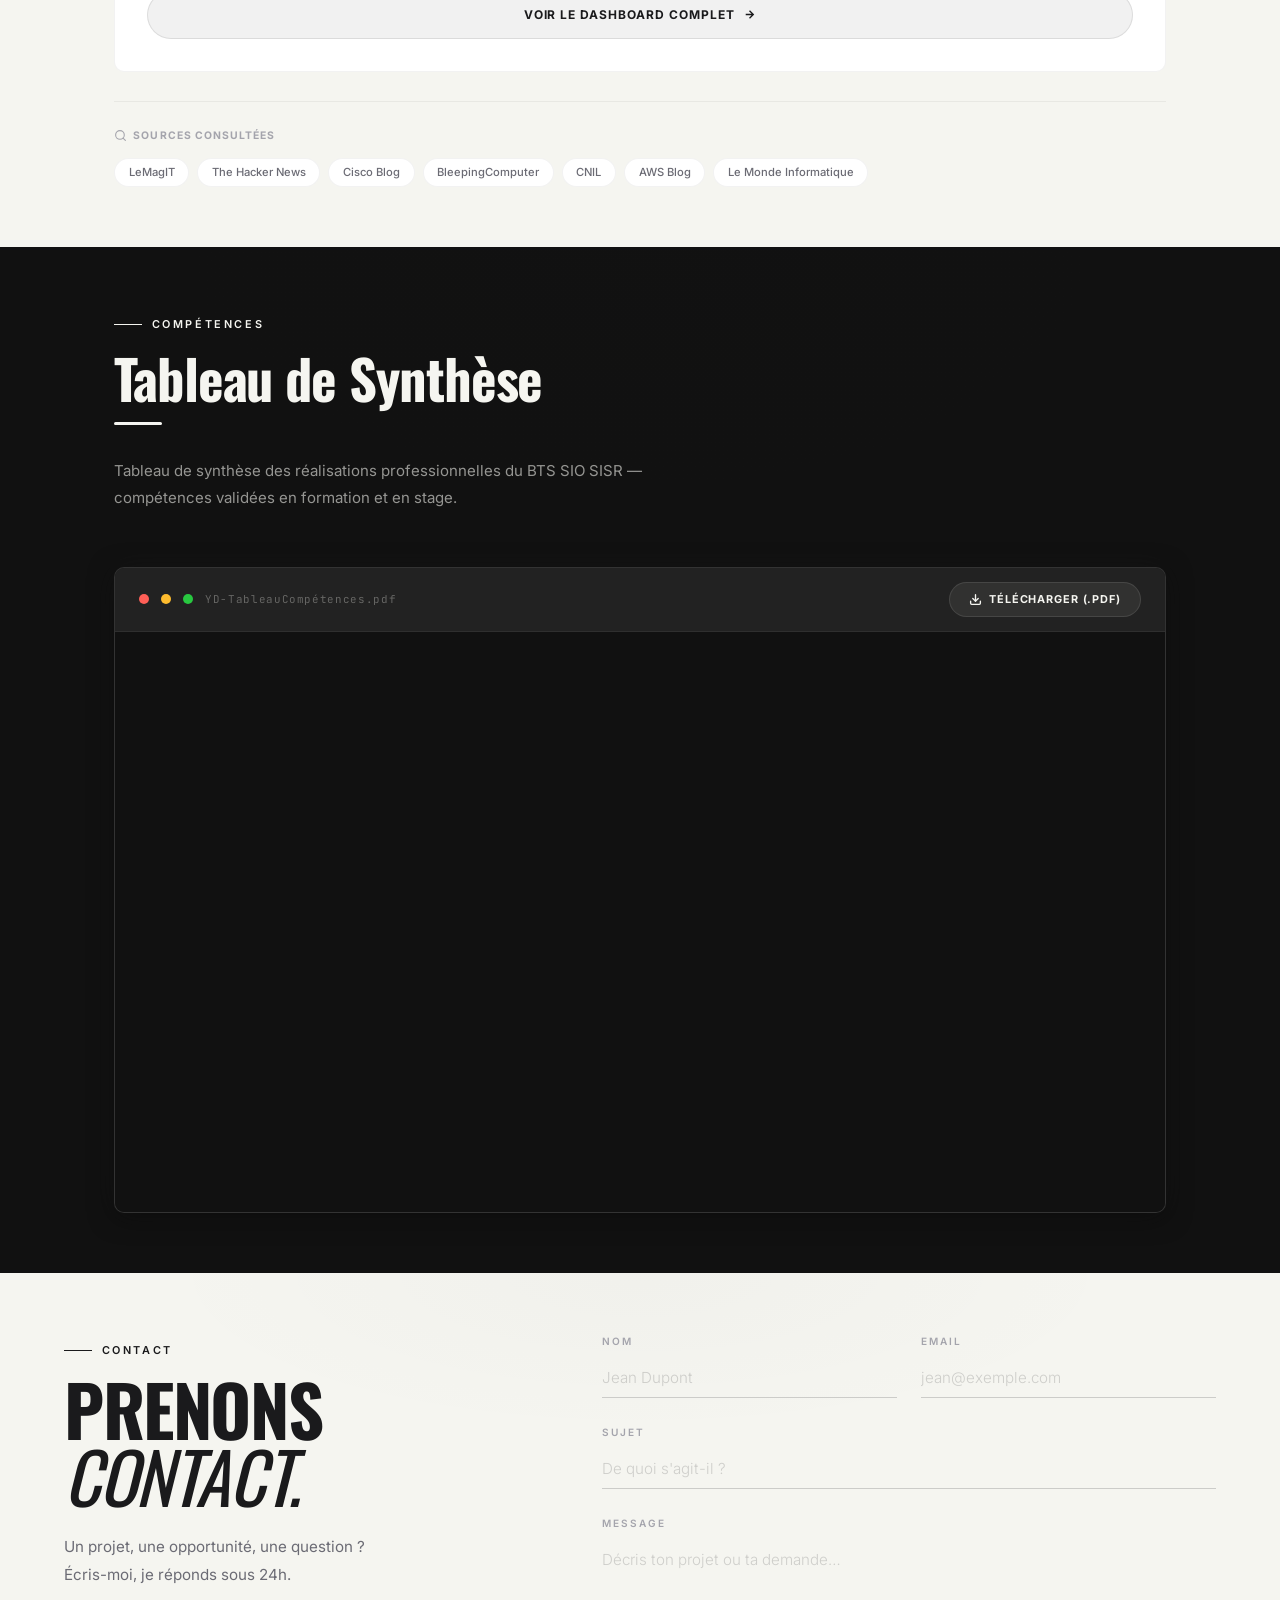
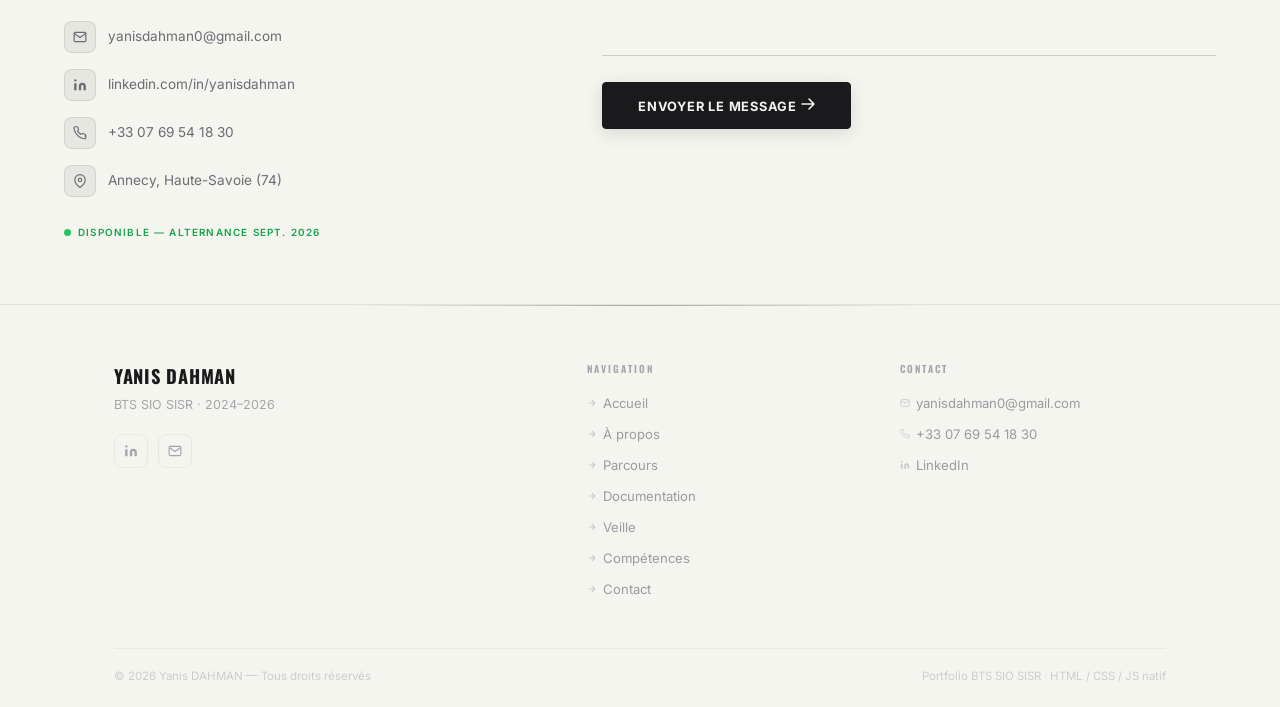
==== commit 3b9ca014: "fix: statut BTS SIO - Épreuve E5 Juin 2026 Co-Authored-By: Claude Sonnet 4.6 <noreply@anthropic.com>" ====
--- a/index.html
+++ b/index.html
@@ -781,7 +781,7 @@
                 </ul>
                 <div class="acad-status-badge acad-status-en-cours">
                   <span class="seeking-dot"></span>
-                  <span>En cours — 2<sup>e</sup> année BTS</span>
+                  <span>Épreuve E5 — Juin 2026</span>
                 </div>
                 <div class="acad-progress-wrap">
                   <div class="acad-progress-label"><span>Complété</span><span>100%</span></div>
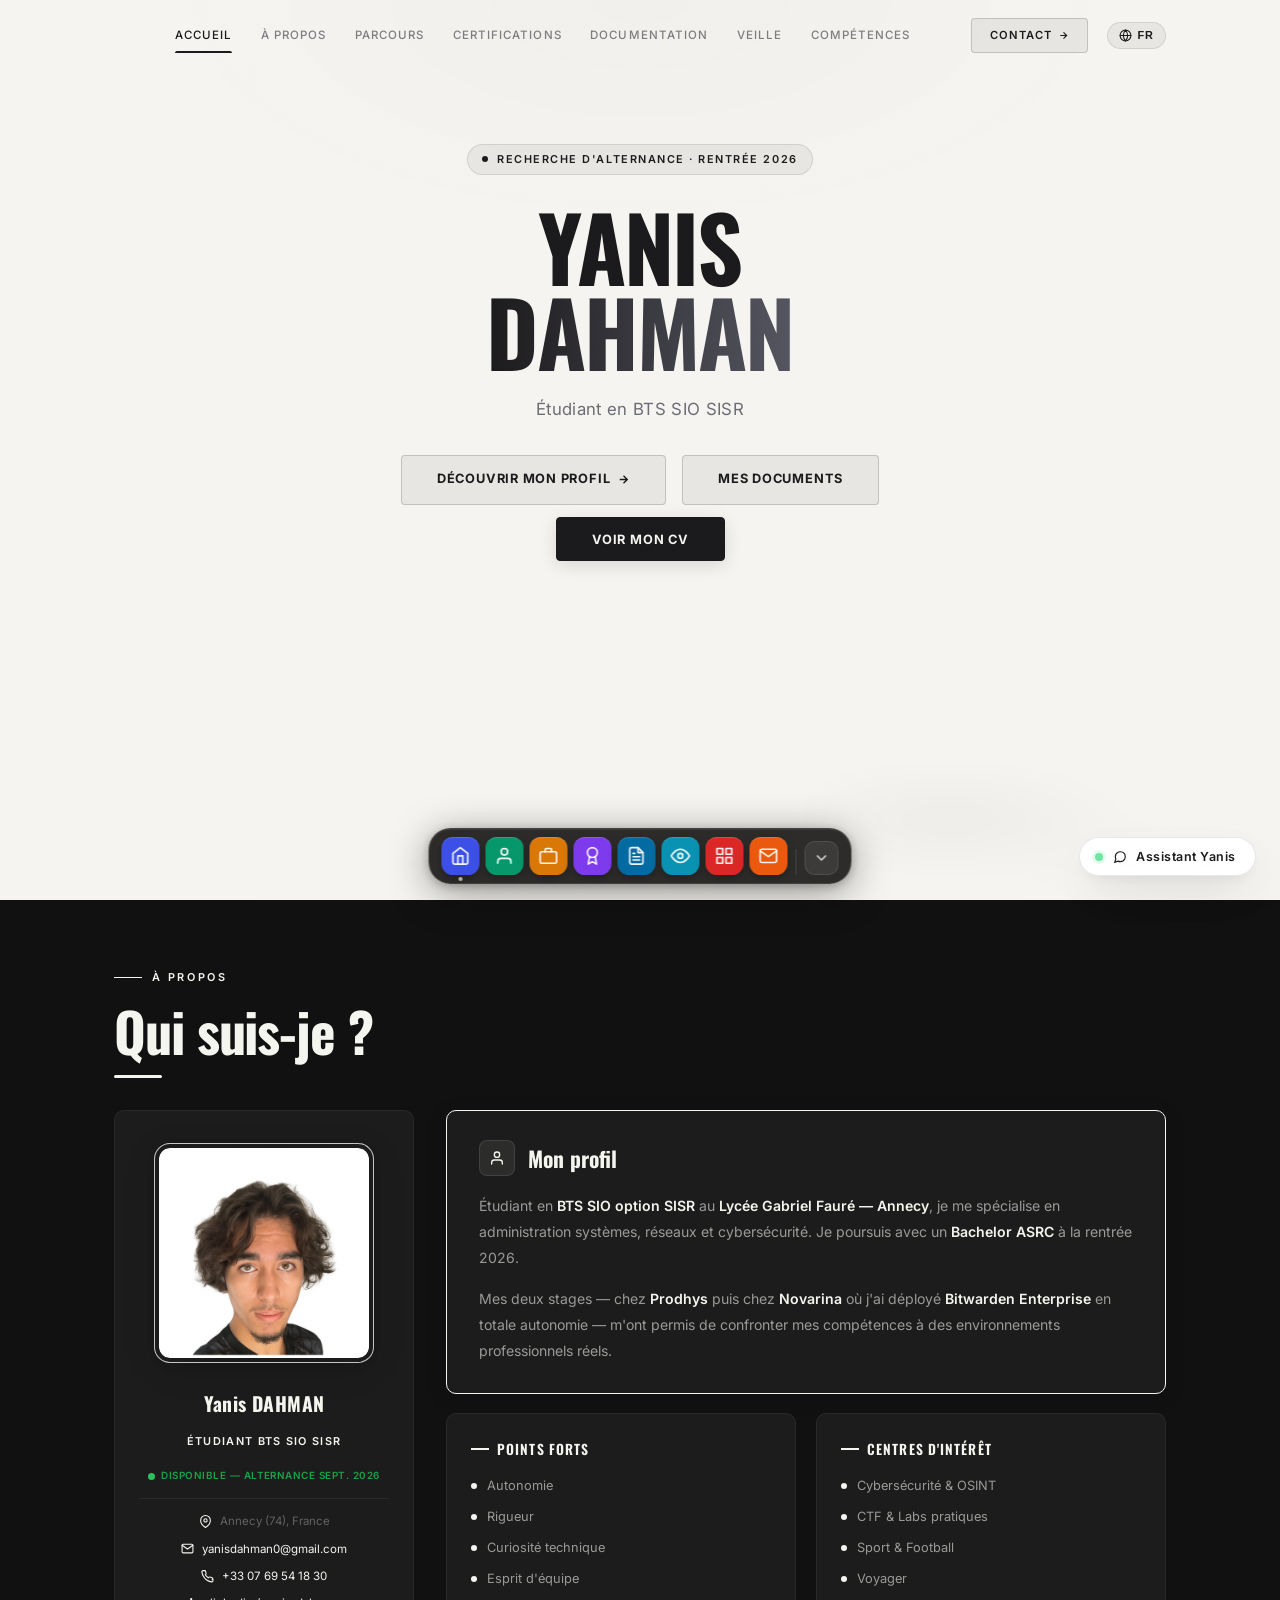
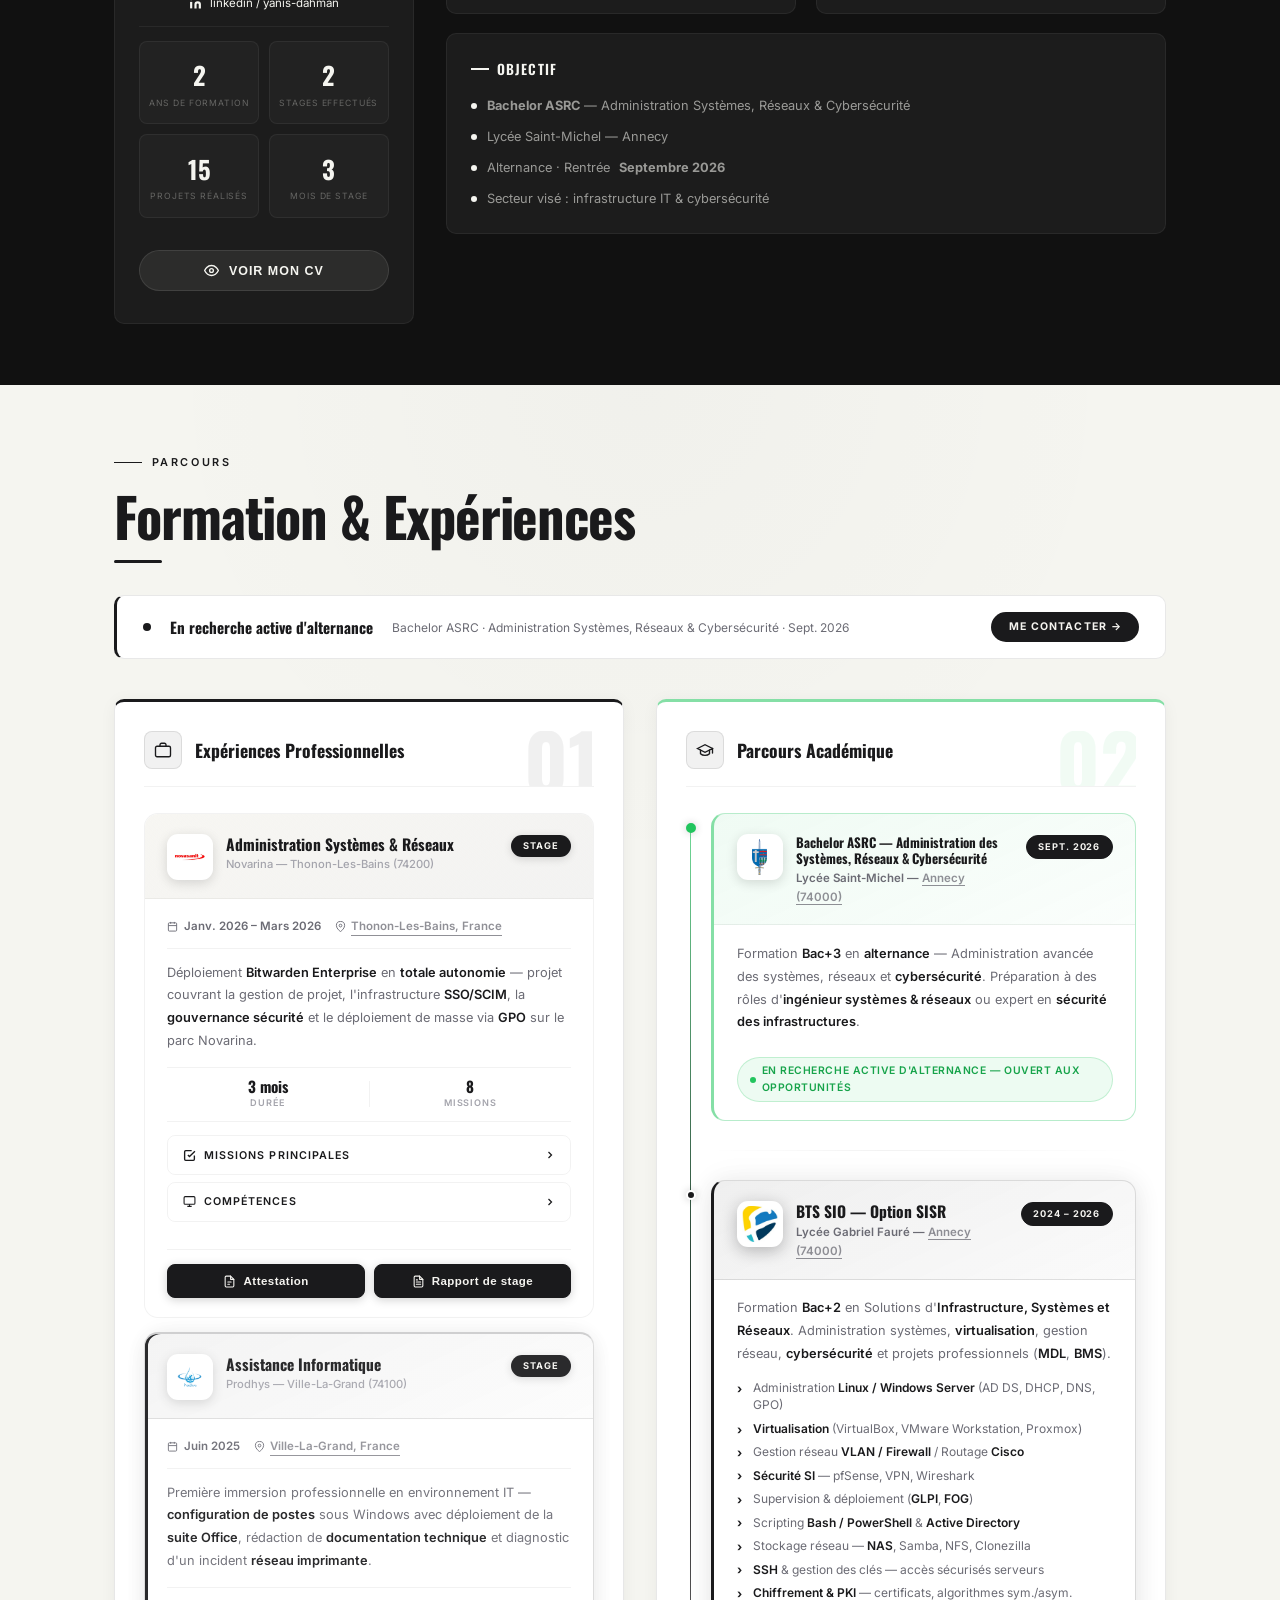
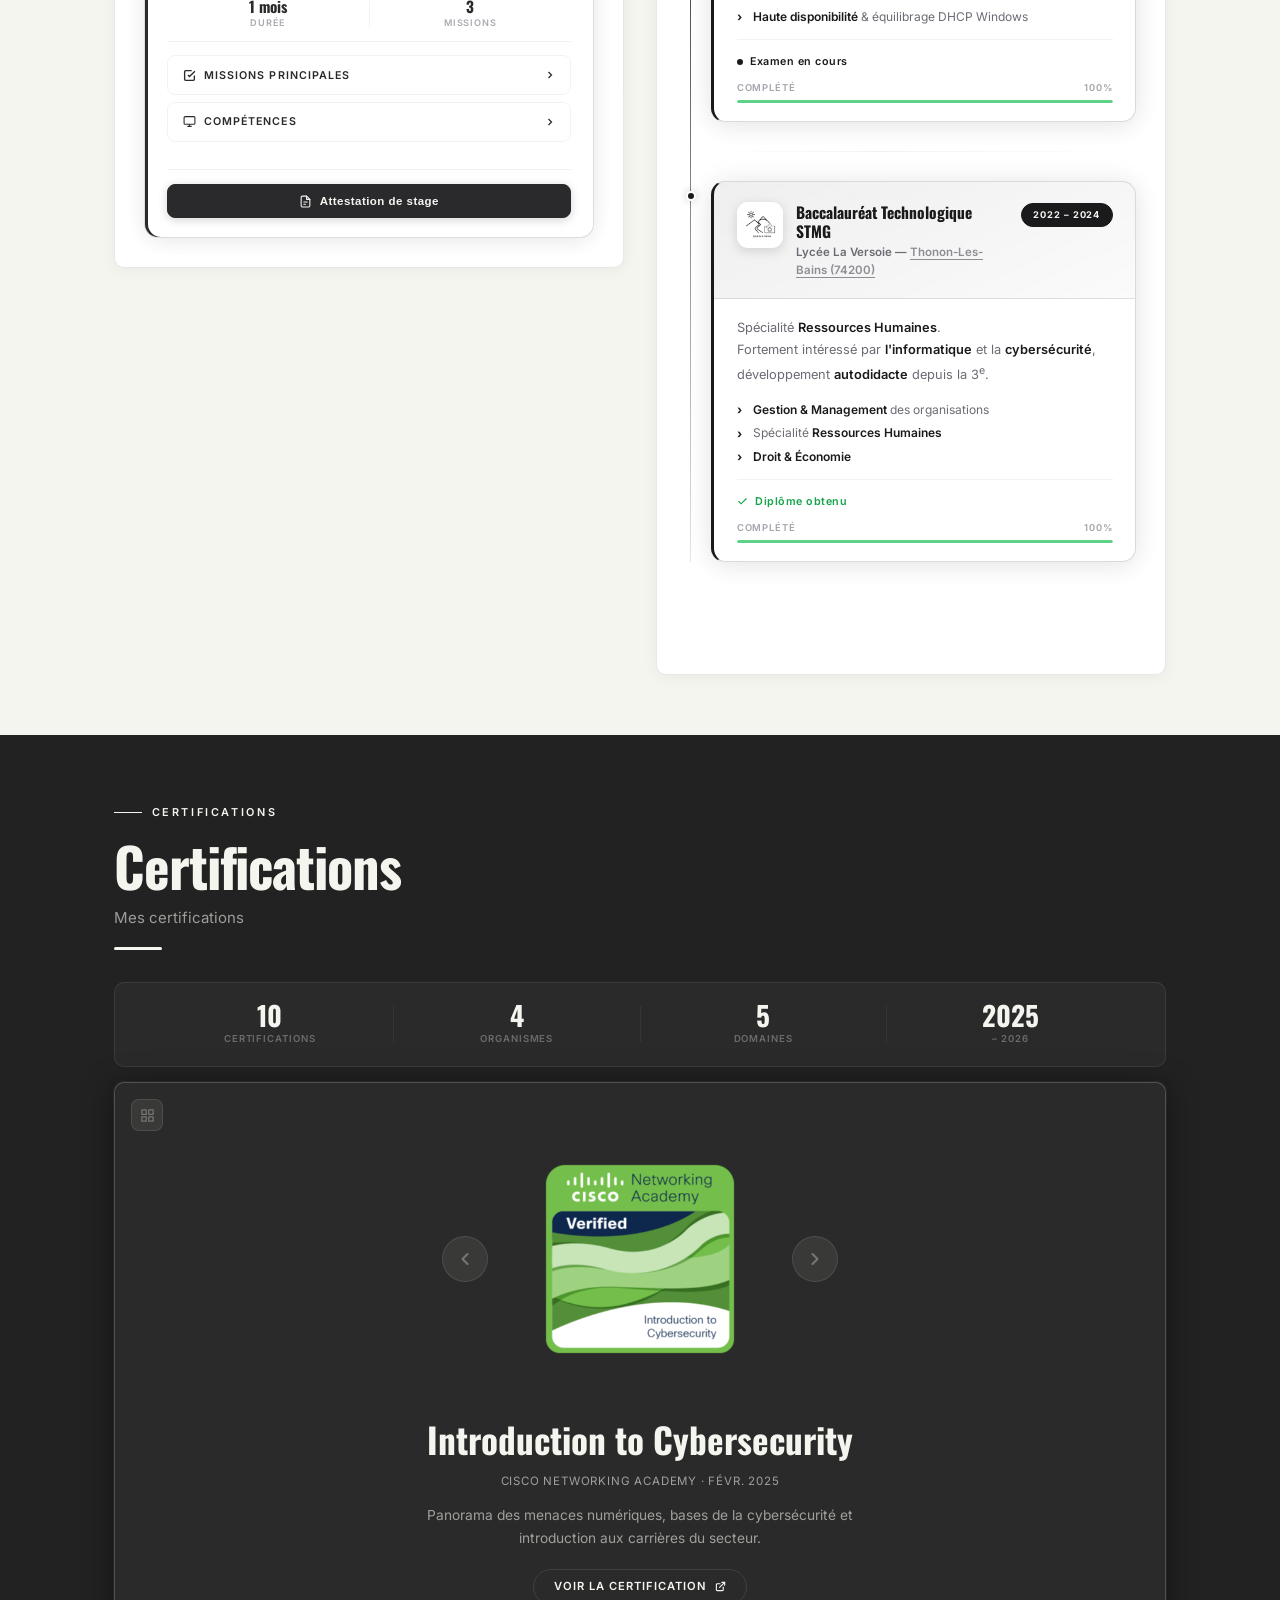
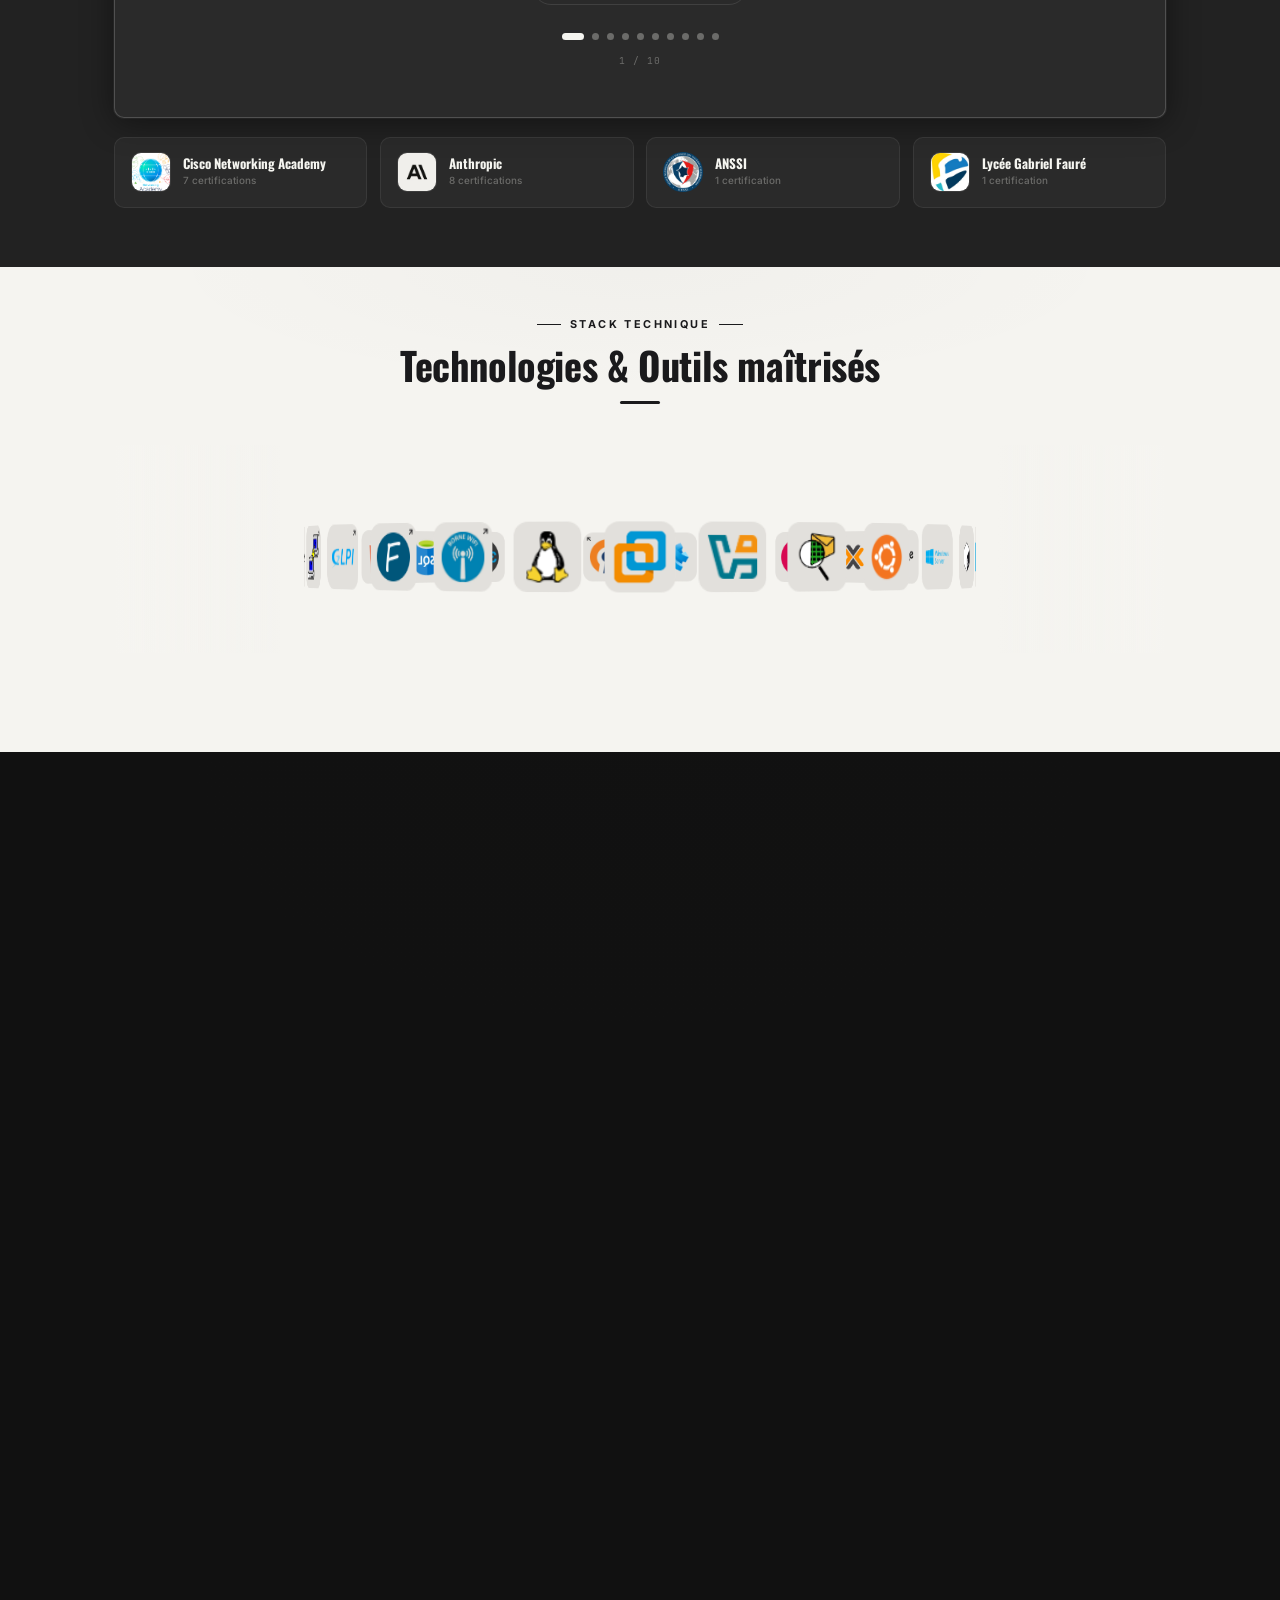
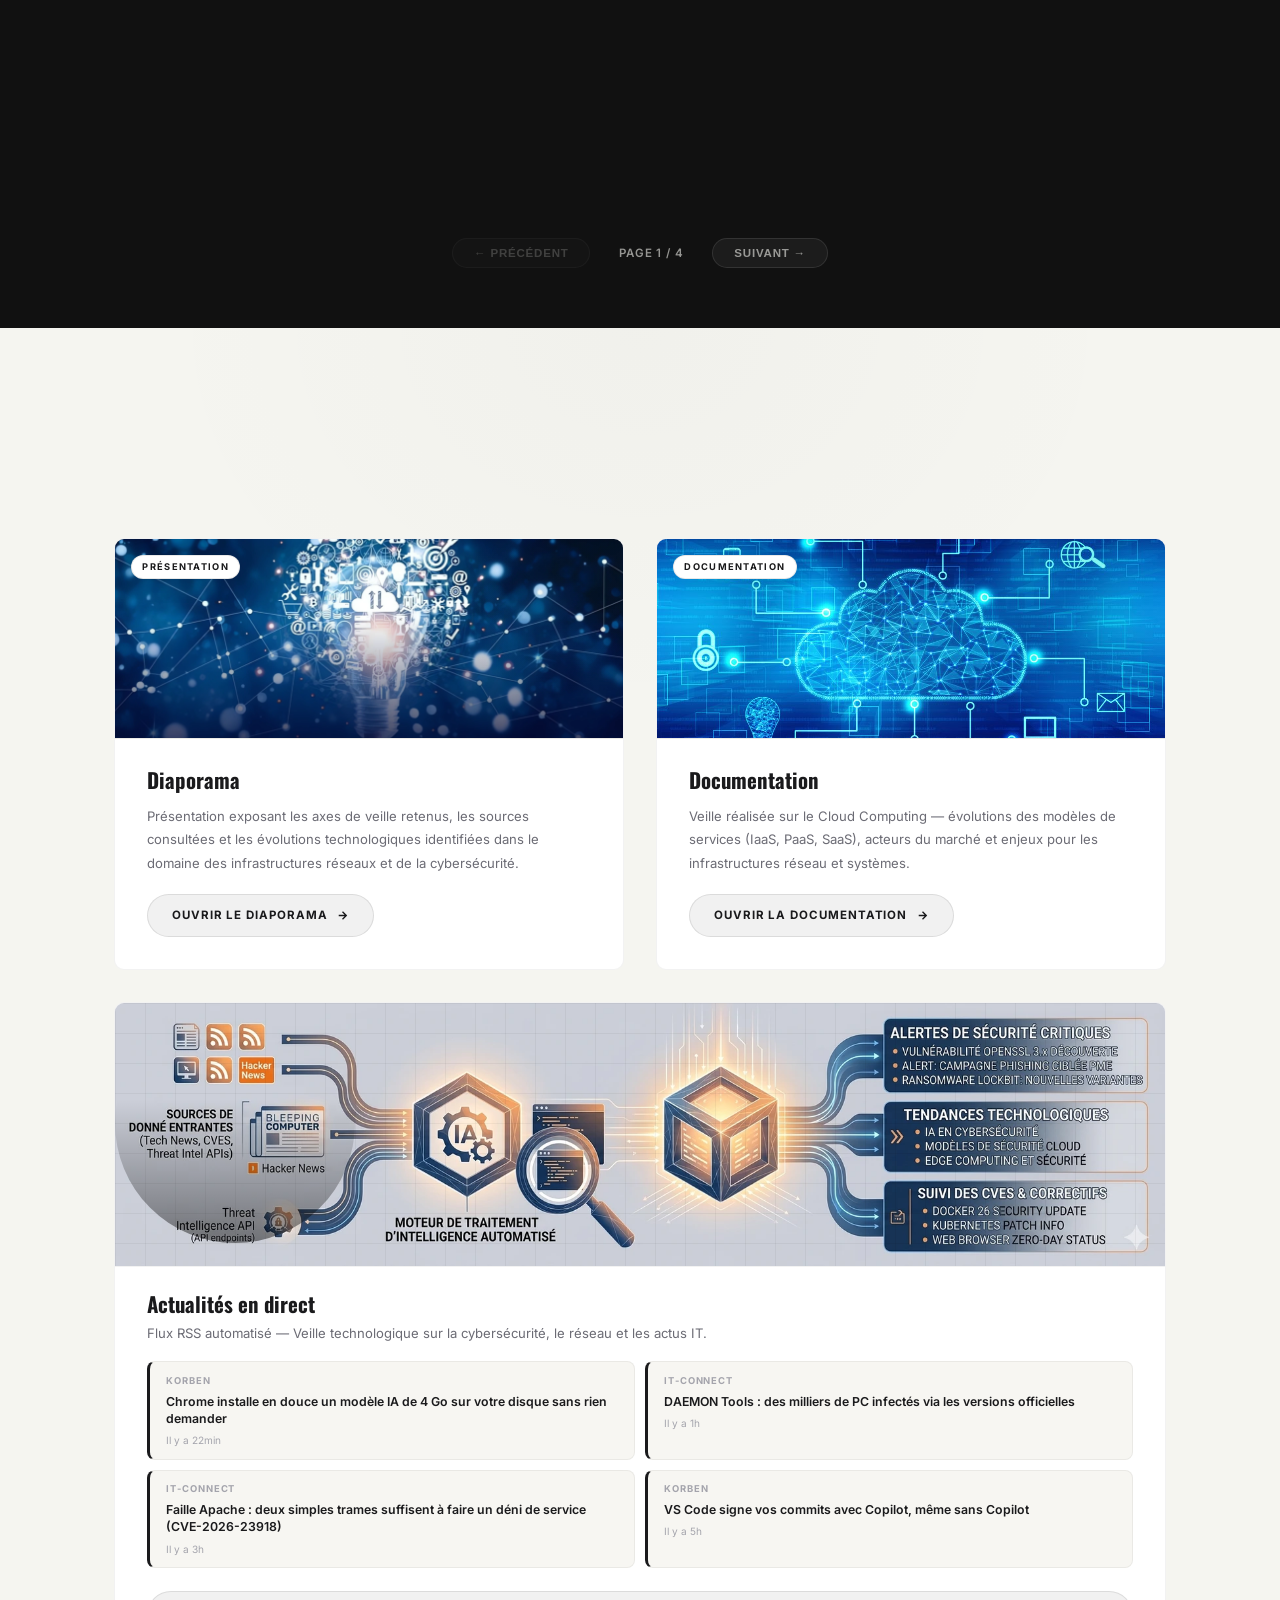
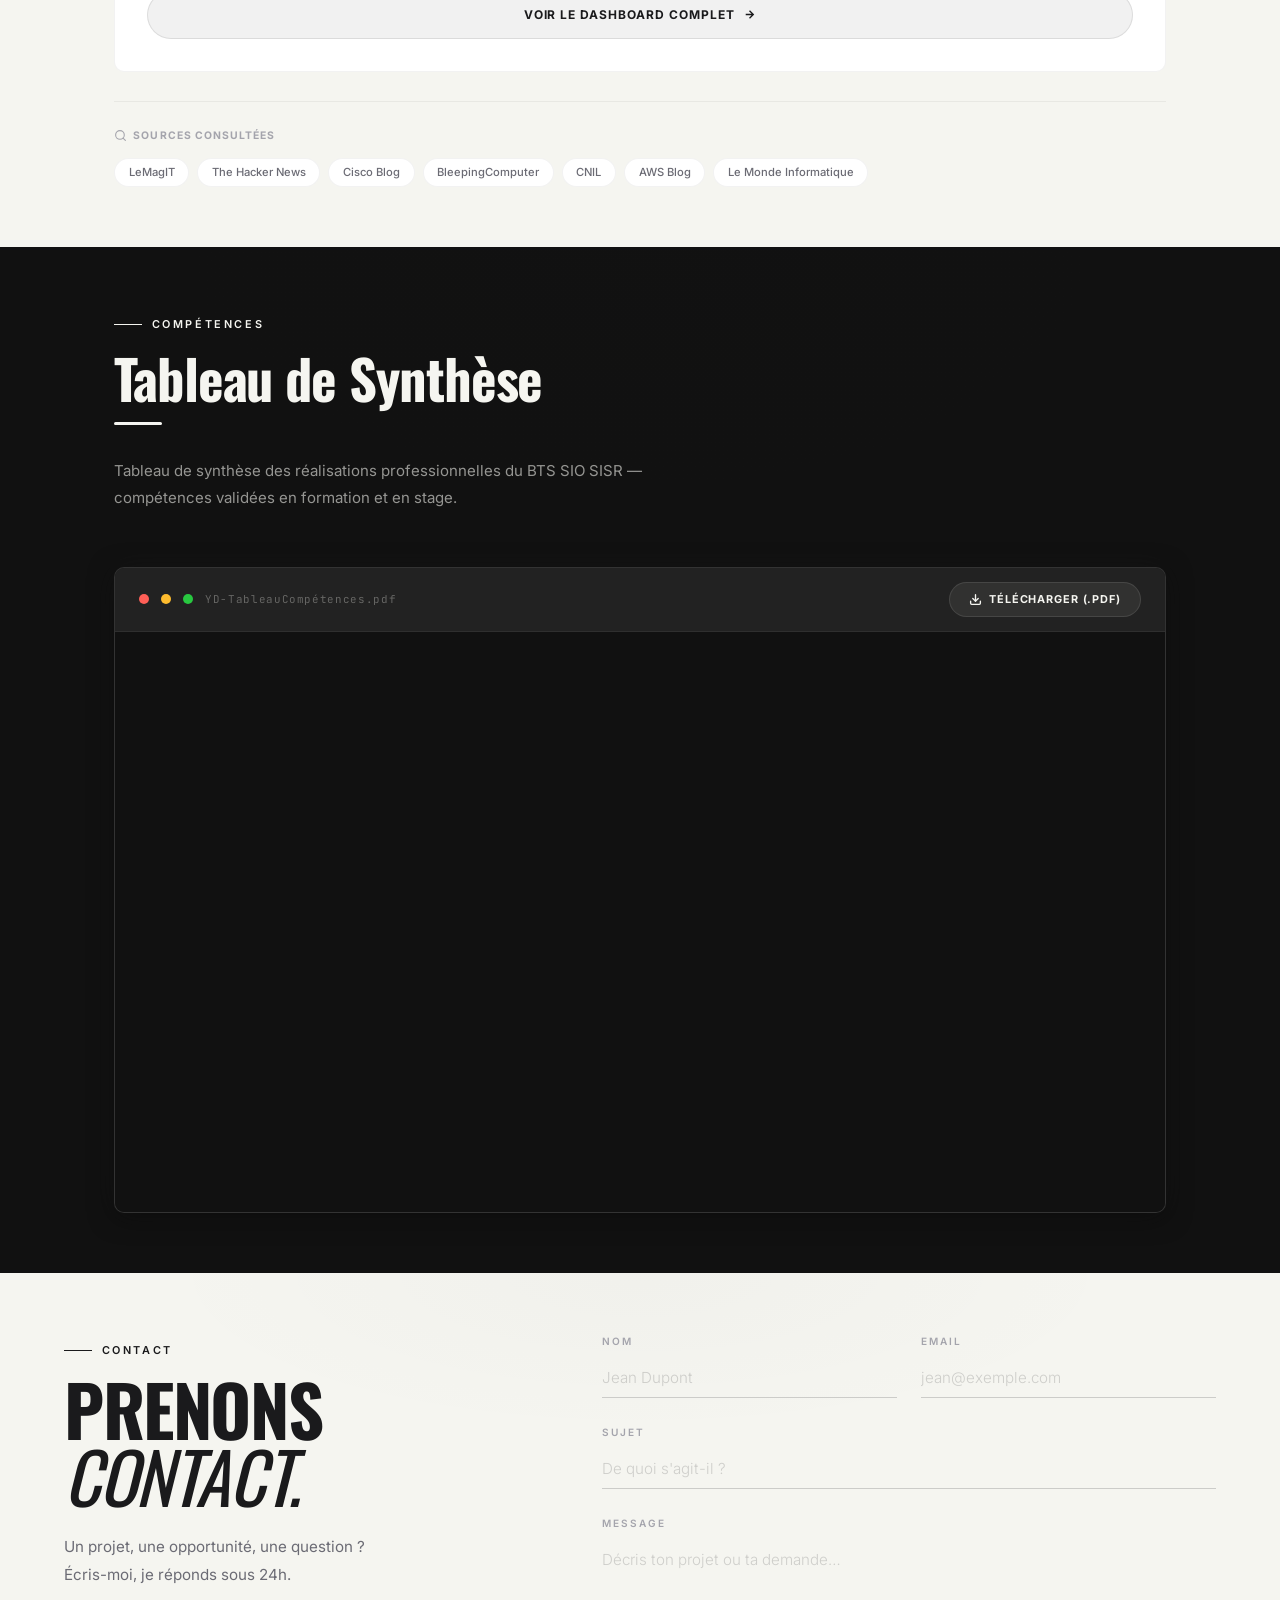
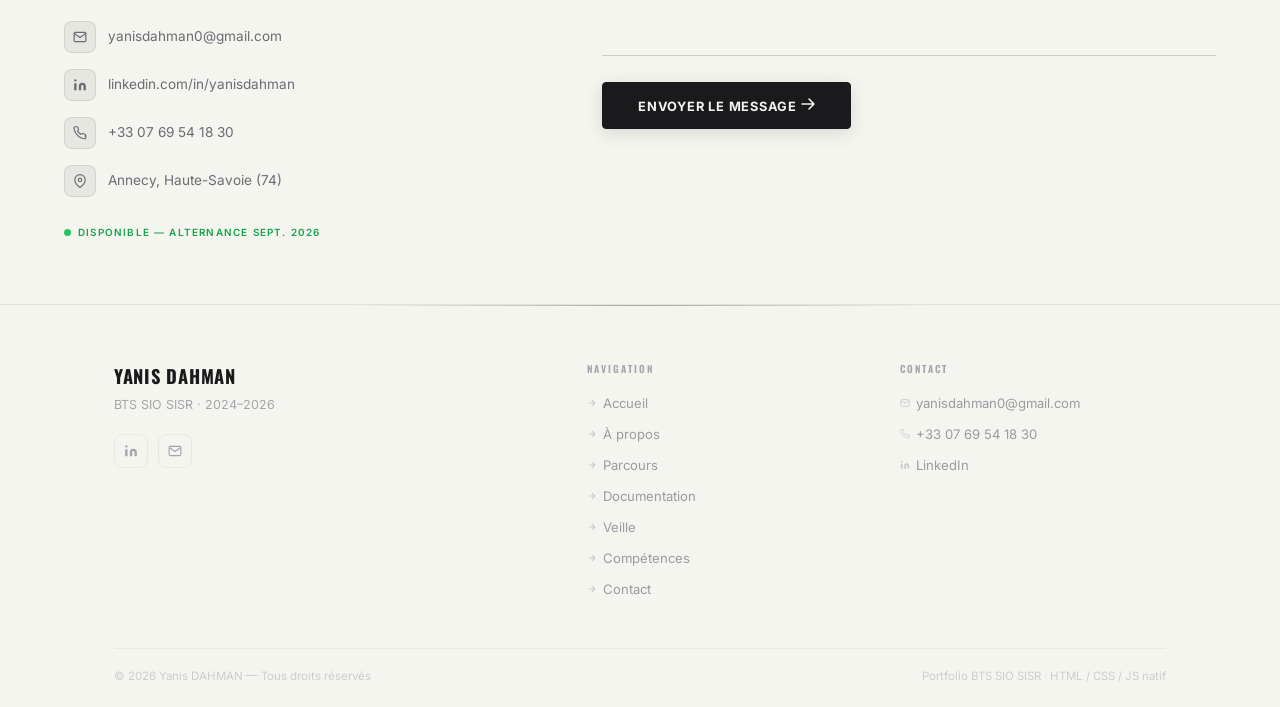
==== commit 4c7040ba: "fix: statut BTS SIO - Examen en cours Co-Authored-By: Claude Sonnet 4.6 <noreply@anthropic.com>" ====
--- a/index.html
+++ b/index.html
@@ -781,7 +781,7 @@
                 </ul>
                 <div class="acad-status-badge acad-status-en-cours">
                   <span class="seeking-dot"></span>
-                  <span>Épreuve E5 — Juin 2026</span>
+                  <span>Examen en cours</span>
                 </div>
                 <div class="acad-progress-wrap">
                   <div class="acad-progress-label"><span>Complété</span><span>100%</span></div>
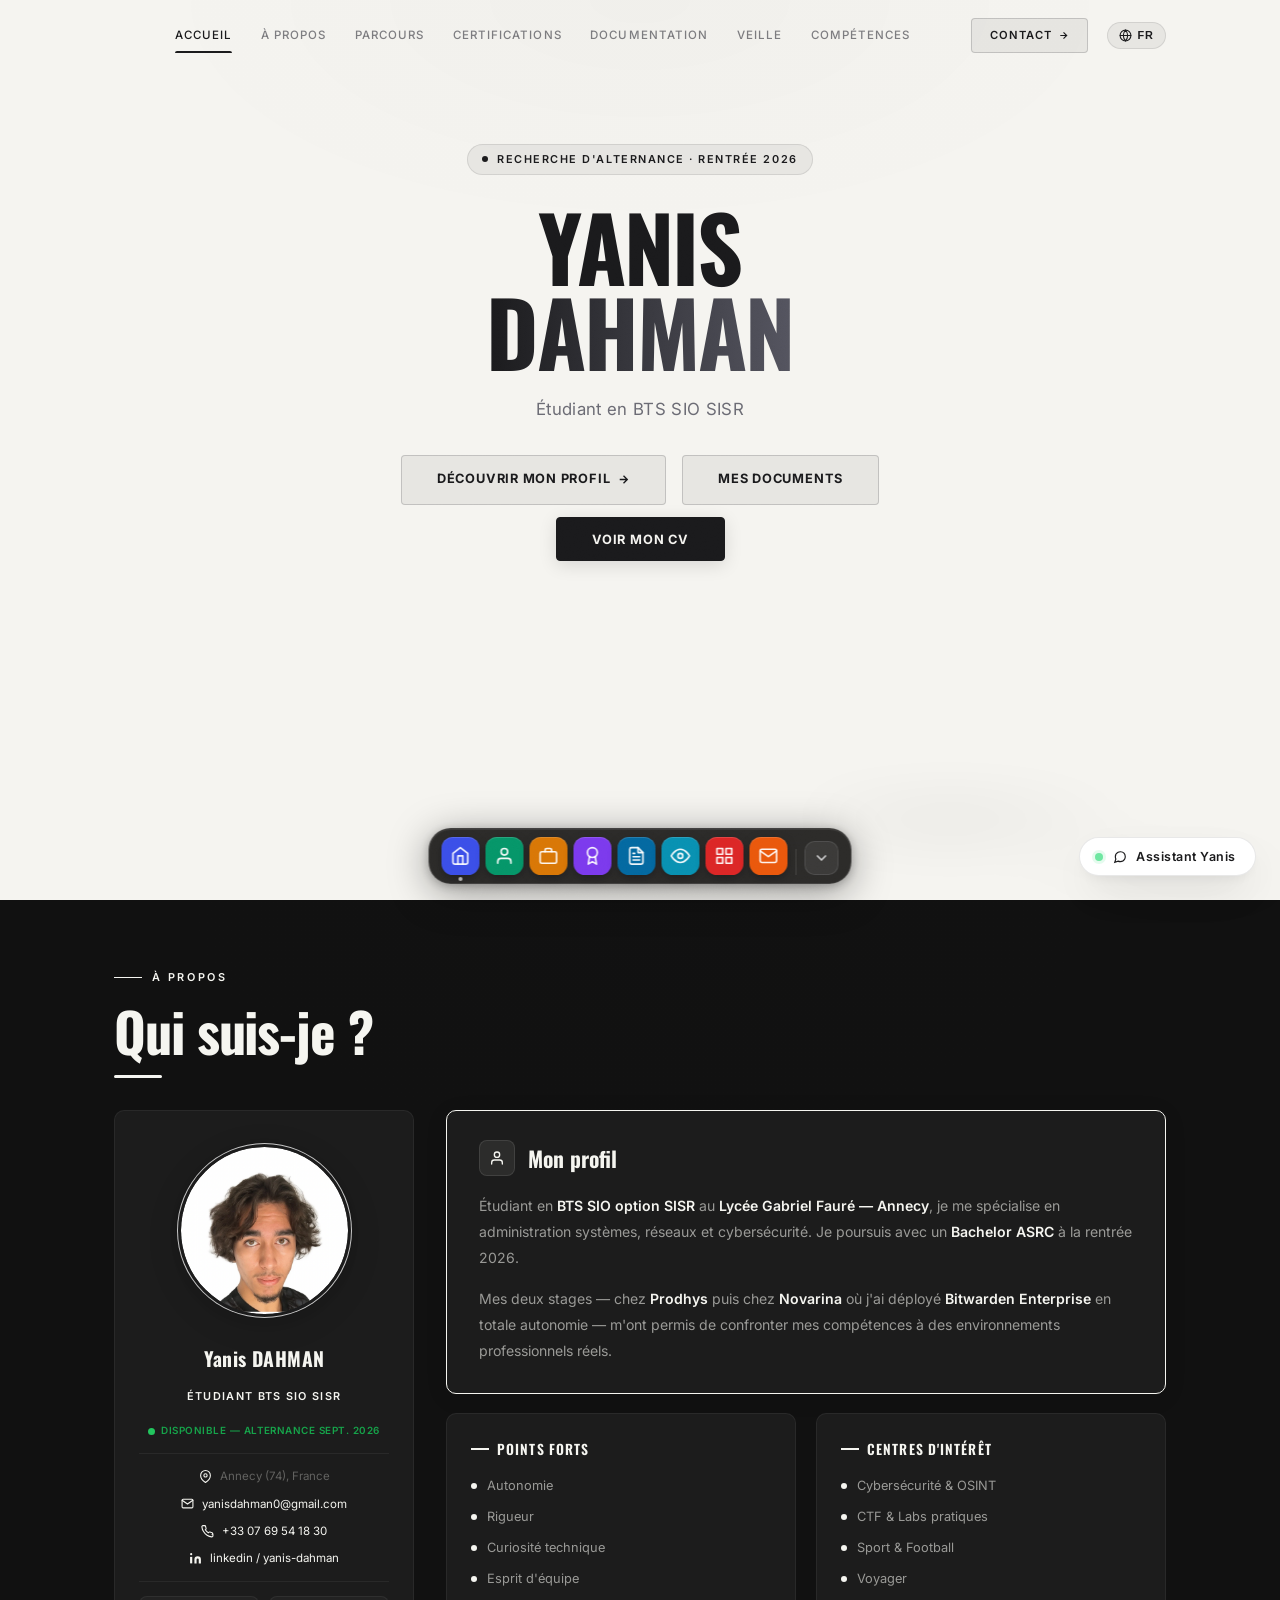
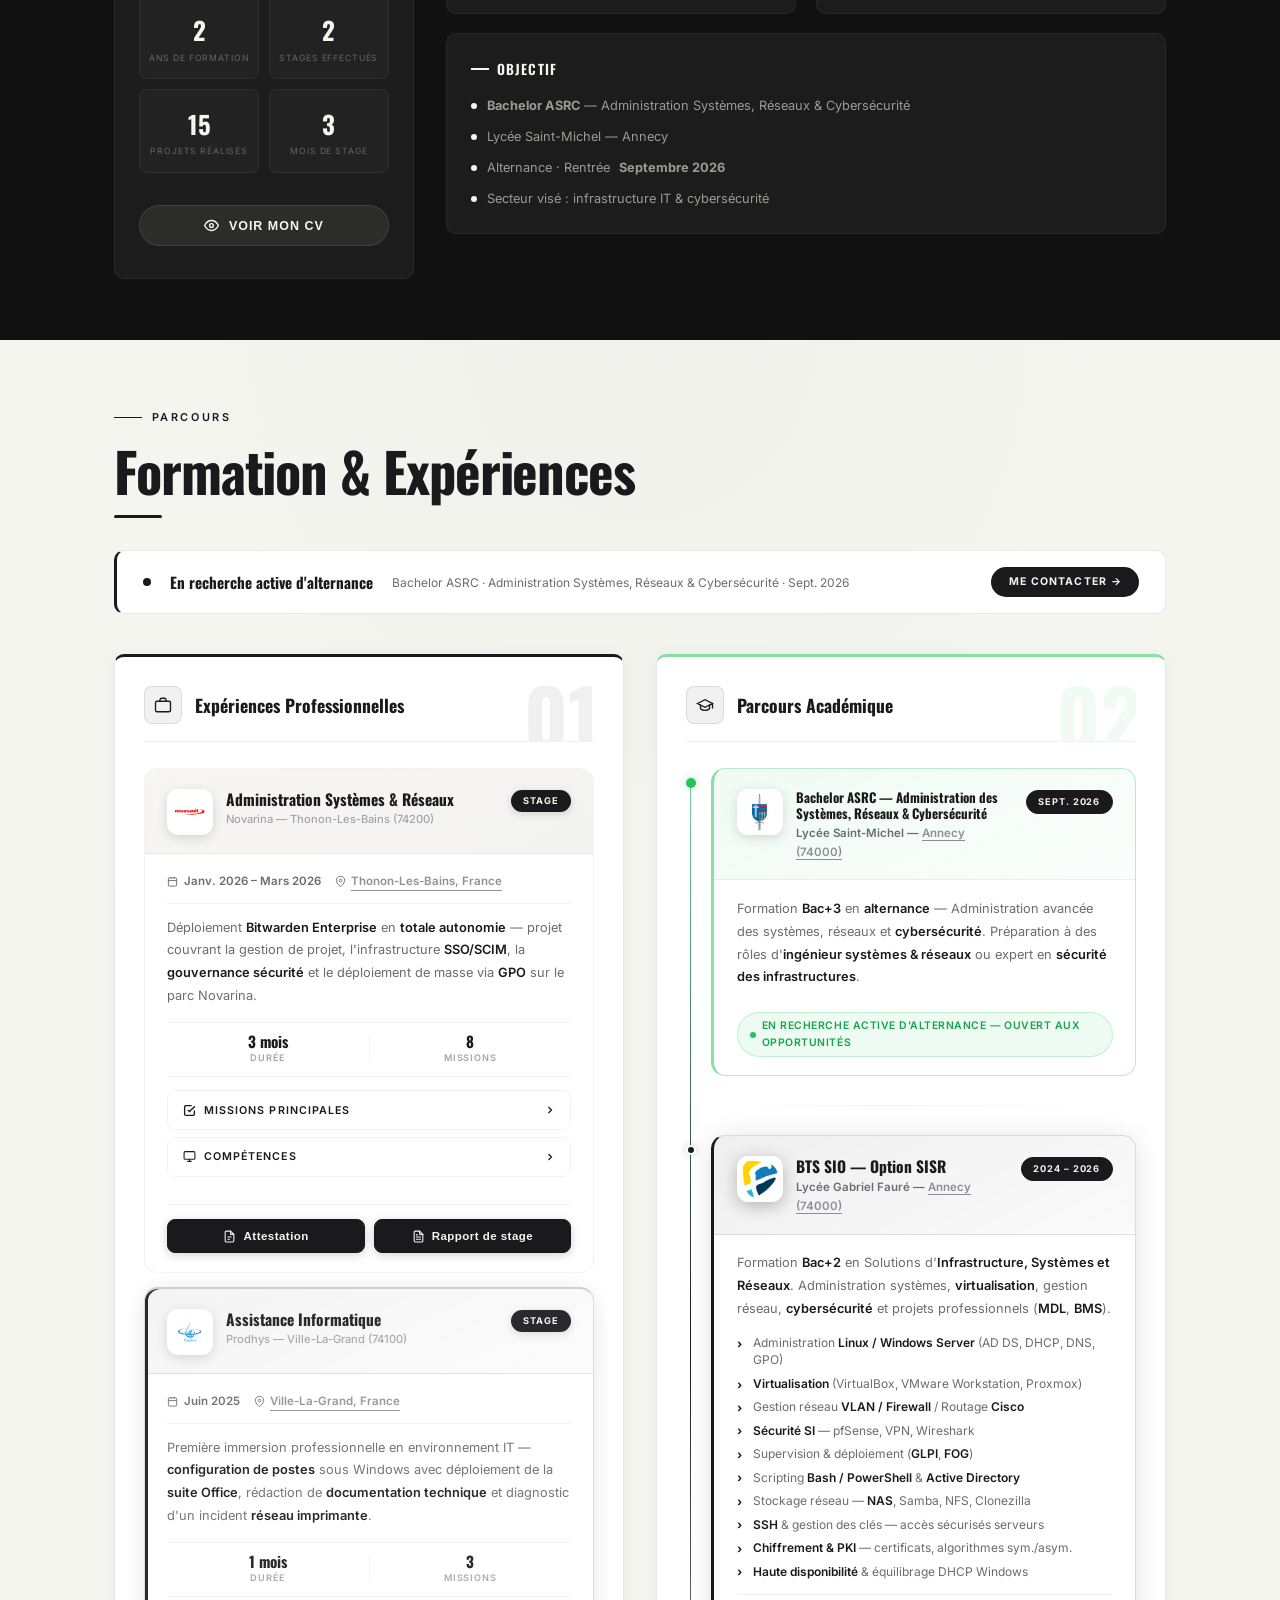
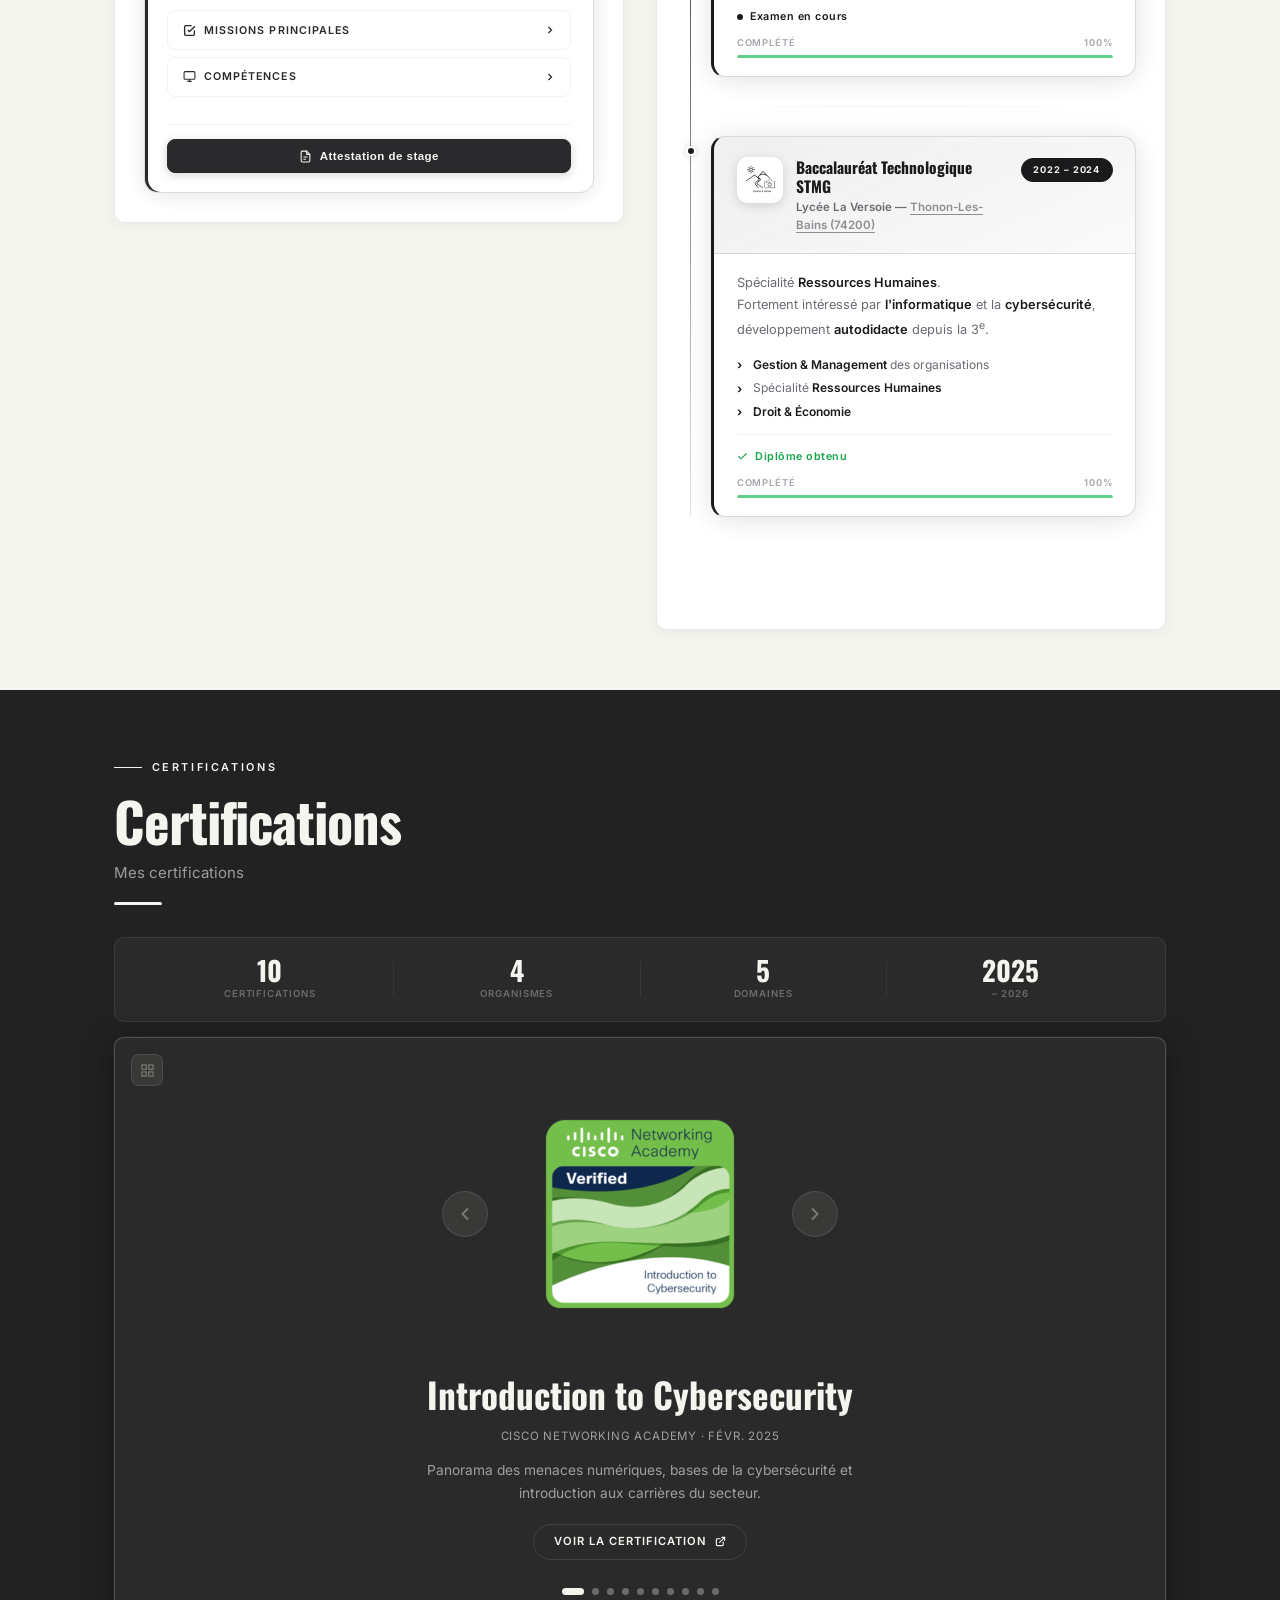
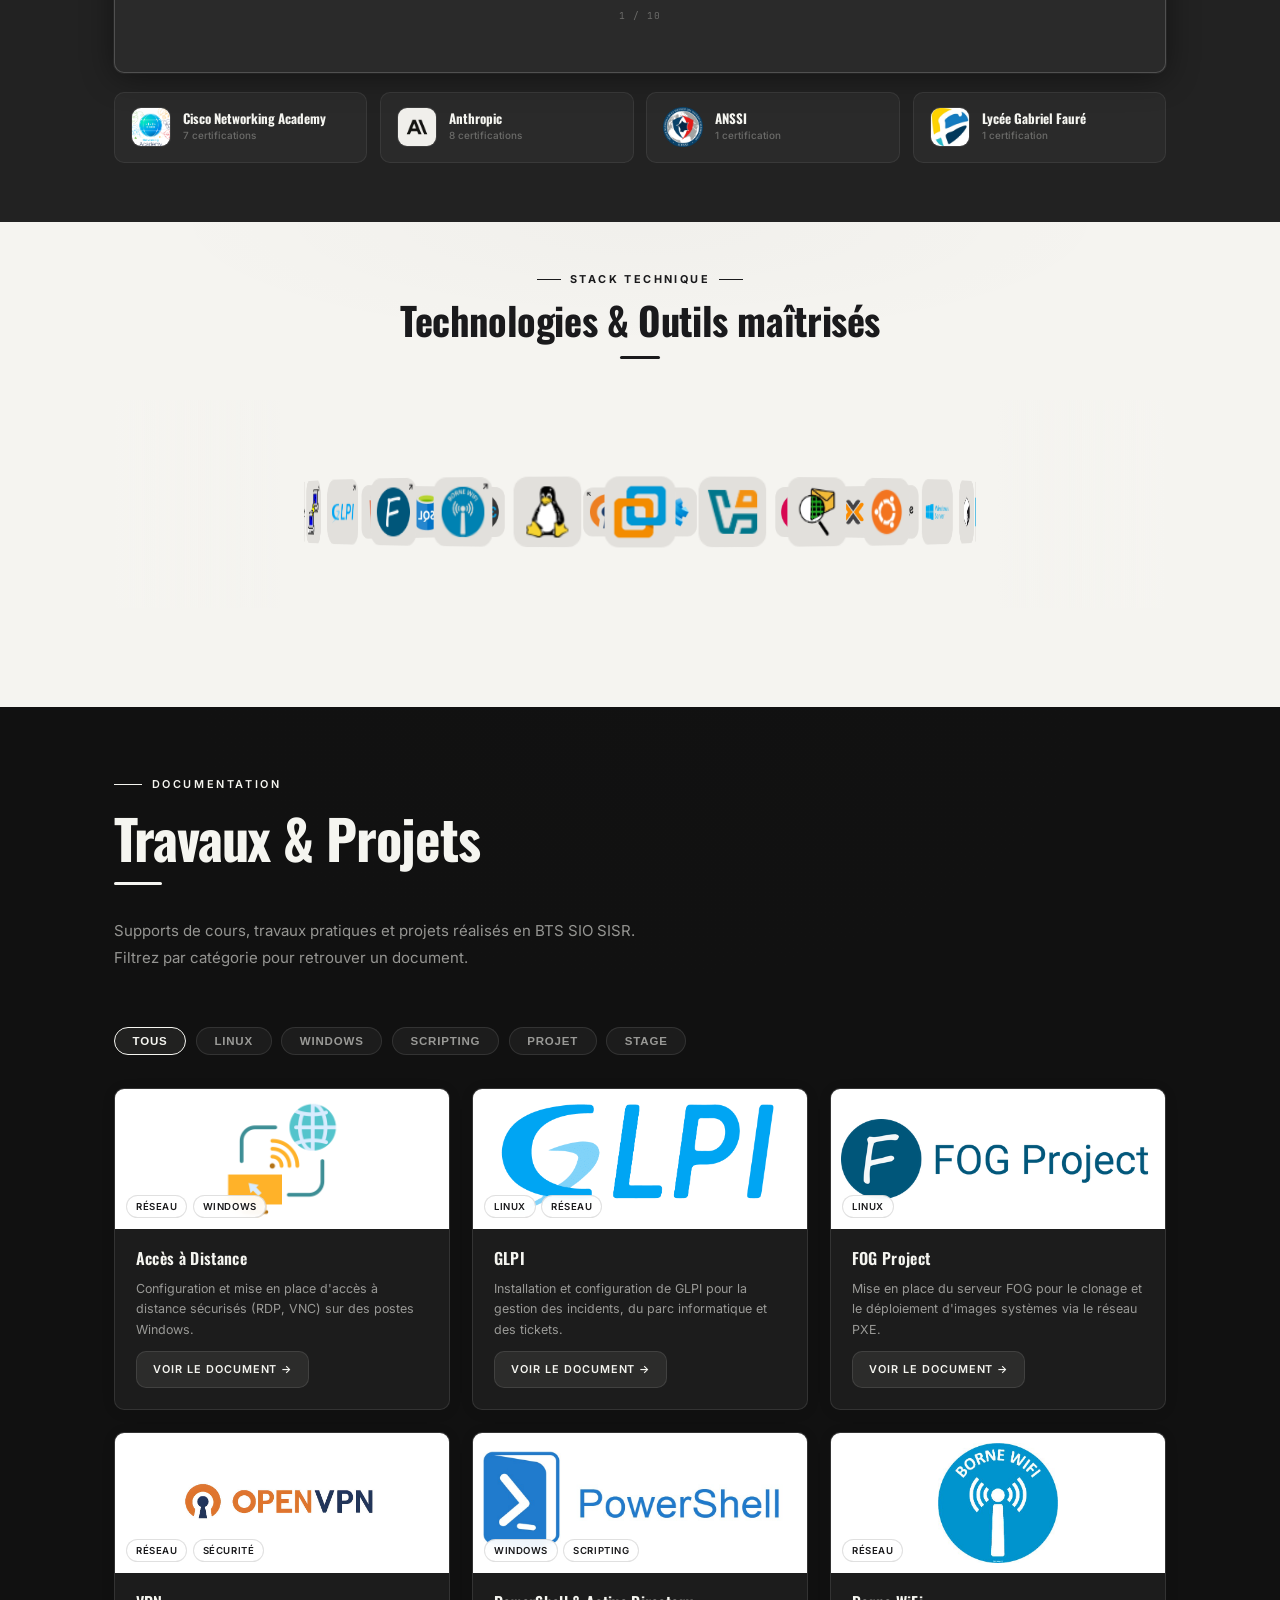
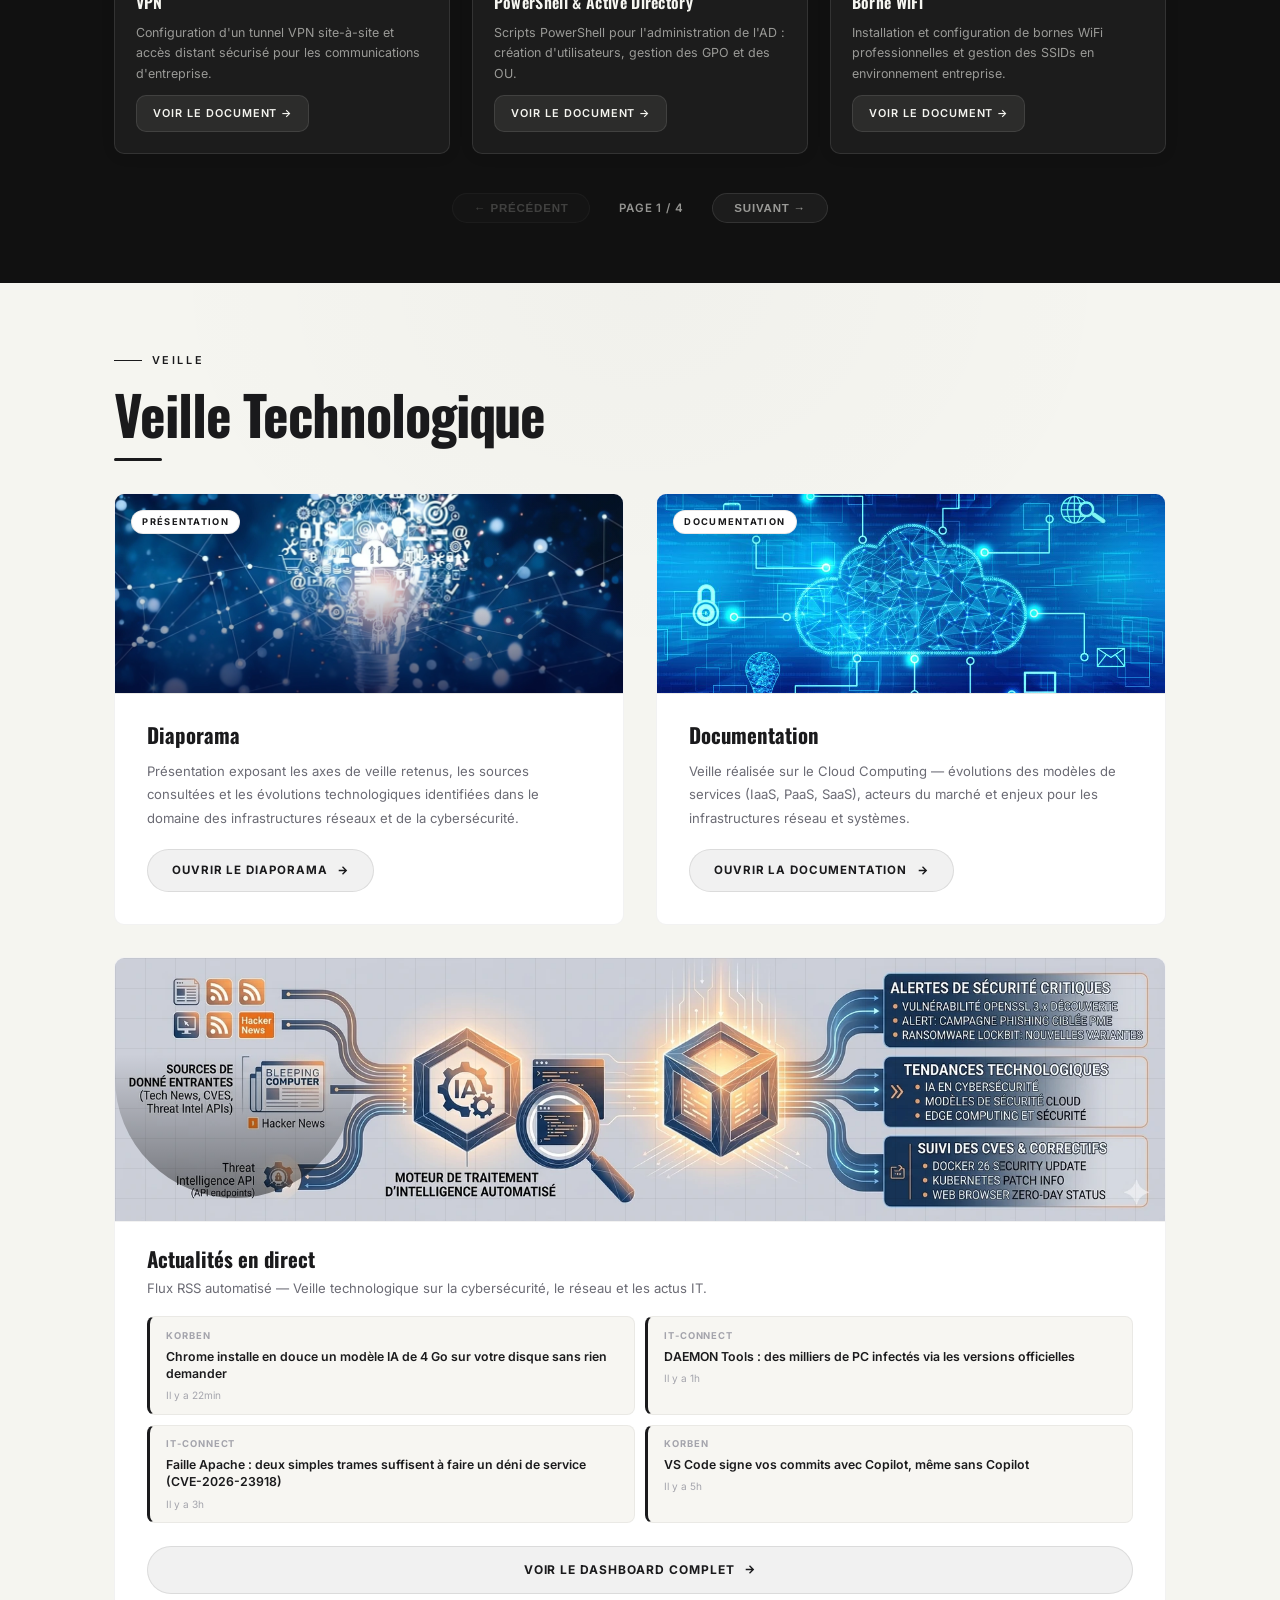
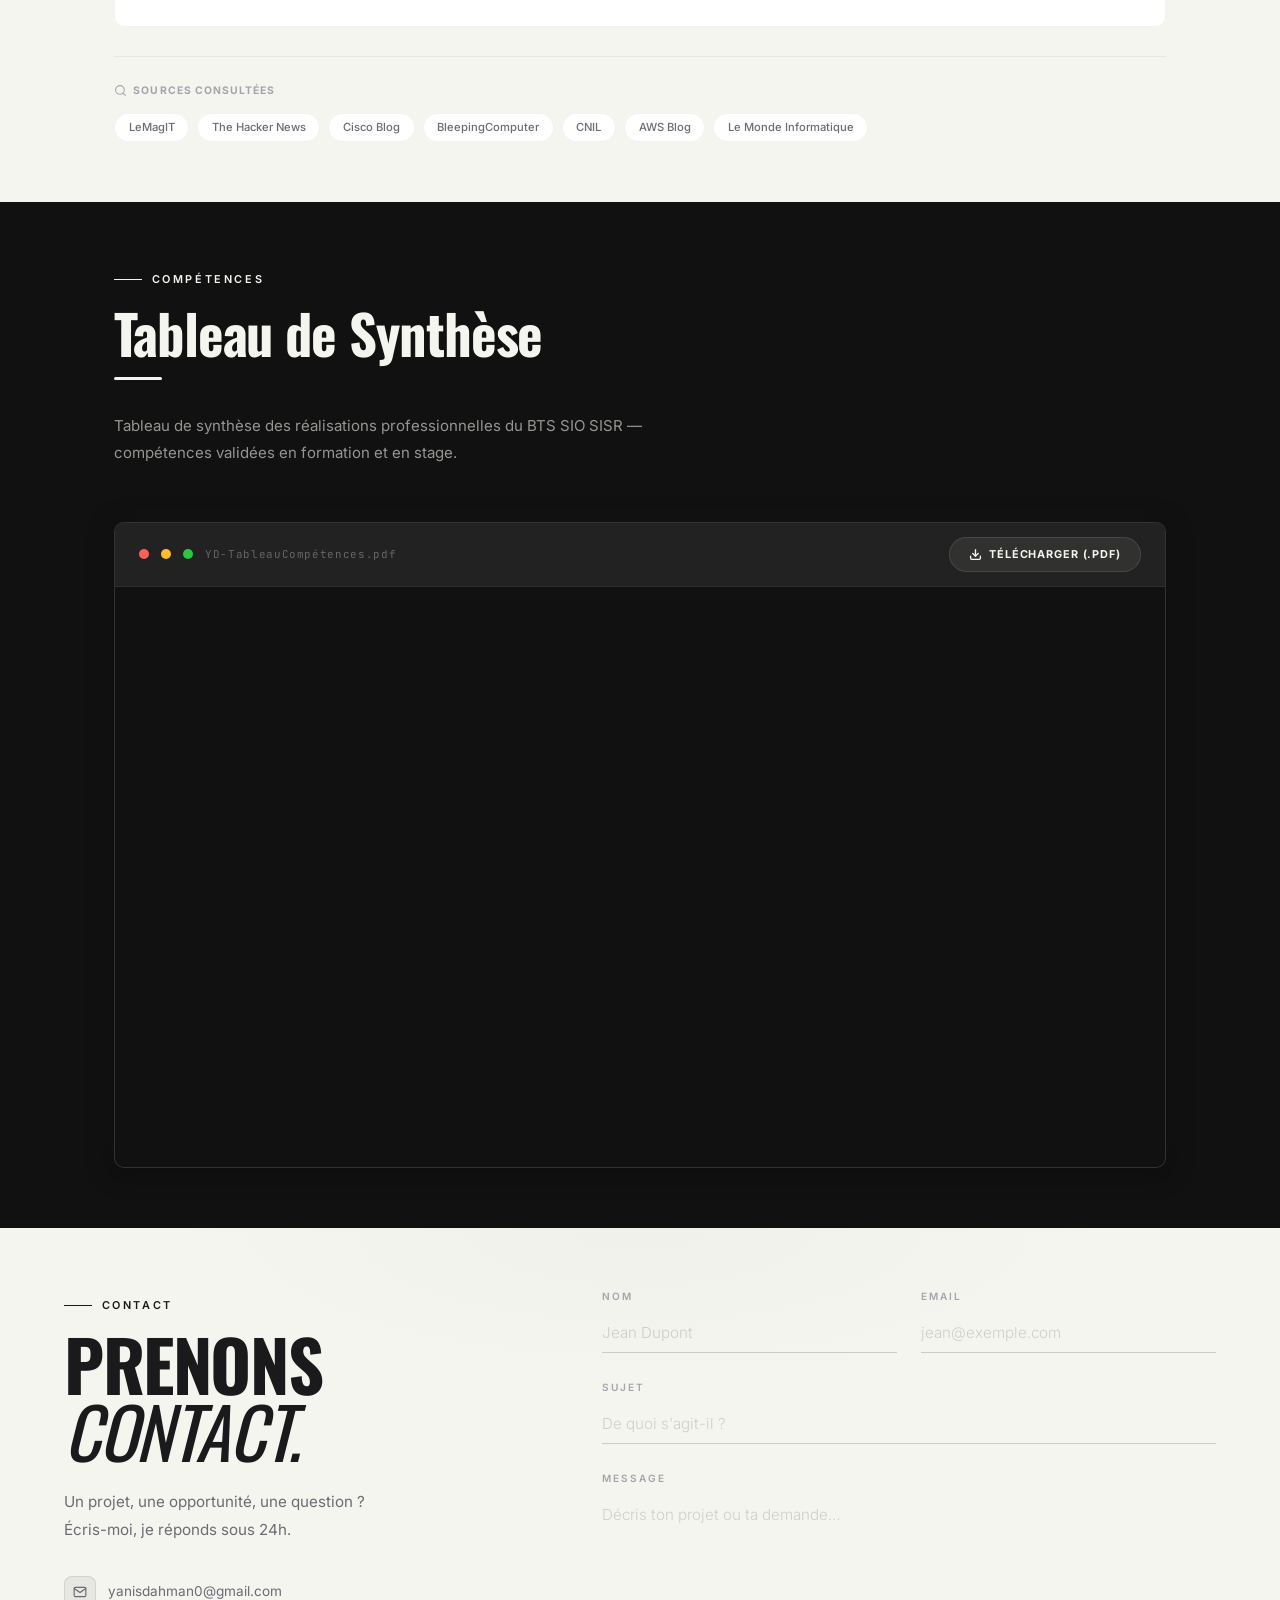
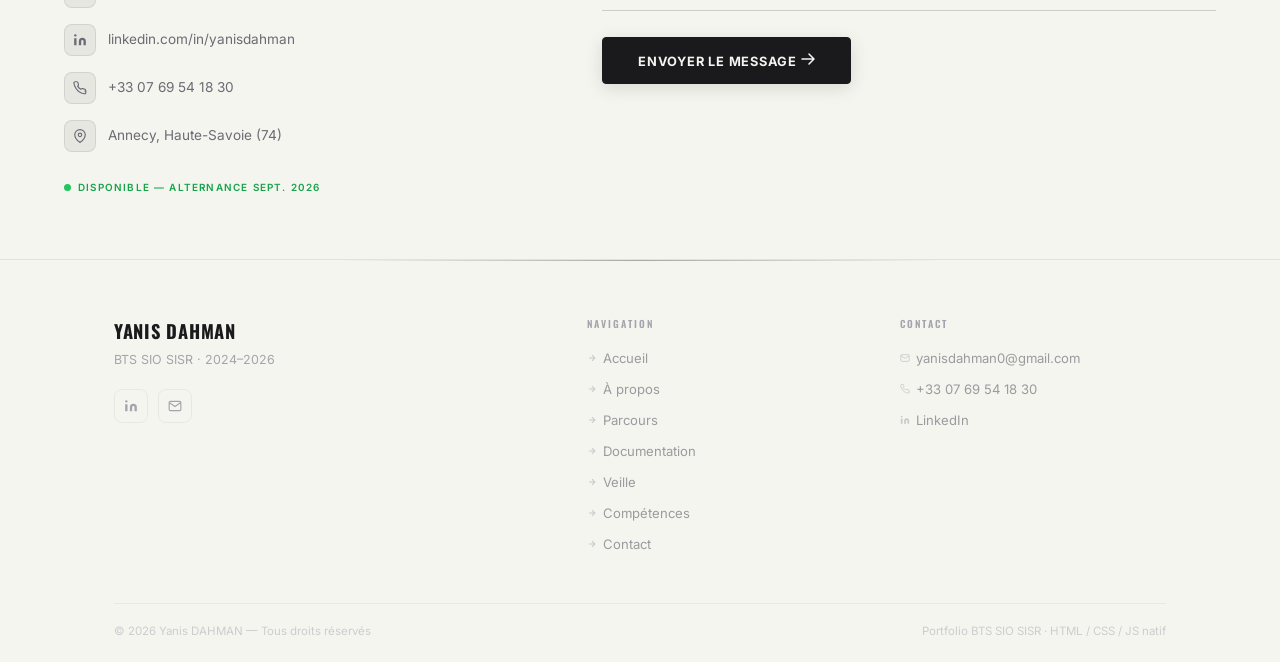
==== commit 7d8f5f7a: "style: photo profil cercle + cache-buster css Co-Authored-By: Claude Sonnet 4.6 <noreply@anthropic.c" ====
--- a/index.html
+++ b/index.html
@@ -247,7 +247,7 @@
   <link rel="stylesheet" href="css/footer.css" />
   <link rel="stylesheet" href="css/loader.css?v=4" />
   <link rel="stylesheet" href="css/nav.css" />
-  <link rel="stylesheet" href="css/documentation.css" />
+  <link rel="stylesheet" href="css/documentation.css?v=2" />
   <link rel="stylesheet" href="css/parcours.css" />
   <link rel="stylesheet" href="css/contact.css" />
   <link rel="stylesheet" href="css/premium.css" />
--- a/css/documentation.css
+++ b/css/documentation.css
@@ -420,11 +420,11 @@
       transform:translateY(-4px);
     }
 
-    /* Avatar — encadré rectangulaire 220px */
+    /* Avatar — cercle */
     .ap-avatar-ring {
-      width:220px; height:220px;
-      border-radius:16px;
-      padding:5px; margin-bottom:.7rem; flex-shrink:0;
+      width:175px; height:175px;
+      border-radius:50%;
+      padding:4px; margin-bottom:.7rem; flex-shrink:0;
       background:linear-gradient(145deg, rgba(26,26,28,.10) 0%, rgba(26,26,28,.04) 50%, rgba(26,26,28,.14) 100%);
       border:none;
       animation:none;
@@ -445,7 +445,7 @@
       transform:translateY(-2px);
     }
     .ap-avatar-inner {
-      width:100%; height:100%; border-radius:11px;
+      width:100%; height:100%; border-radius:50%;
       background:var(--bg-card-2);
       overflow:hidden;
       animation:none;
@@ -454,7 +454,7 @@
       width:100%; height:100%;
       object-fit:cover;
       object-position:center top;
-      border-radius:11px;
+      border-radius:50%;
       image-rendering:auto;
       display:block;
       transition:transform .6s var(--ease), filter .6s;
--- a/css/responsive.css
+++ b/css/responsive.css
@@ -79,7 +79,7 @@
     .hero-cta { flex-direction:column; align-items:center; }
     .btn { width:100%; justify-content:center; }
     .about-stats { grid-template-columns:1fr 1fr; }
-    .ap-avatar-ring { width:155px; height:155px; }
+    .ap-avatar-ring { width:130px; height:130px; }
     .ap-bottom { grid-template-columns:1fr; }
     .footer-inner { grid-template-columns:1fr; }
     .footer-bottom { flex-direction:column; gap:6px; text-align:center; }
